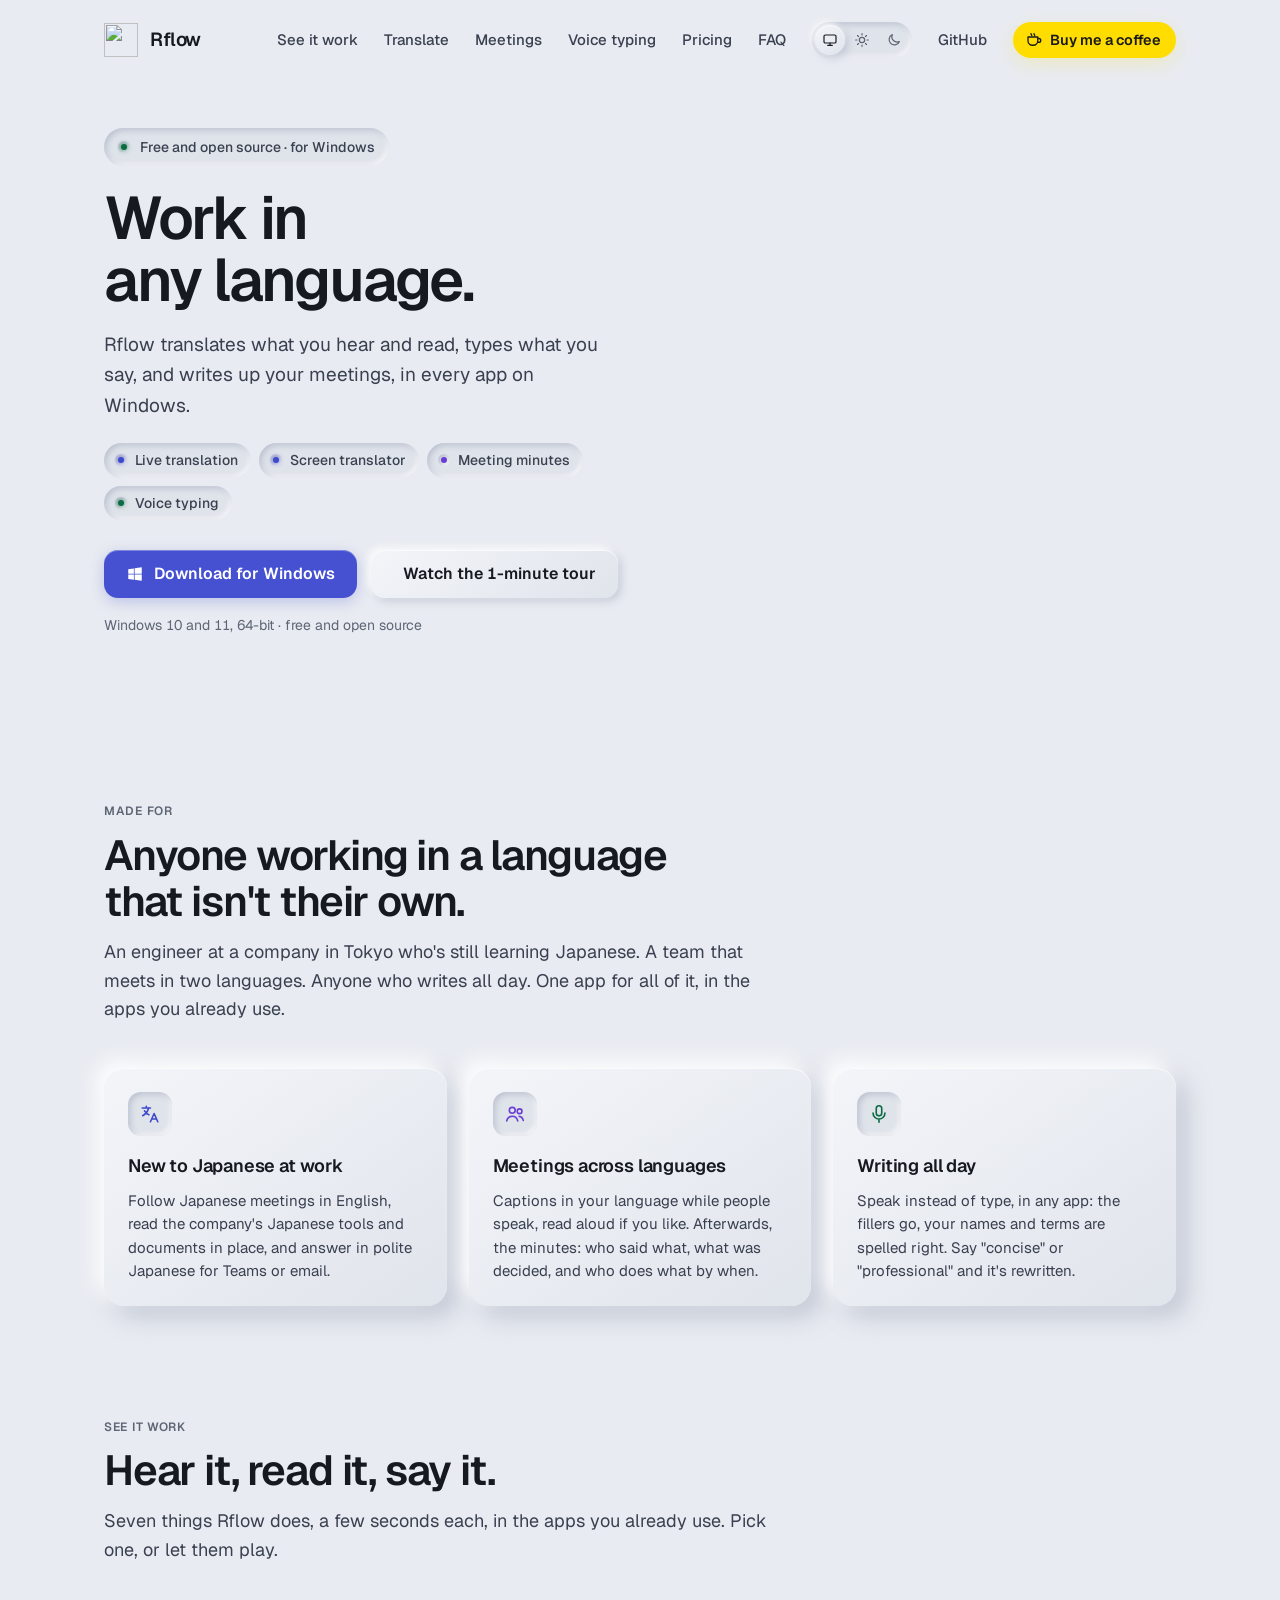
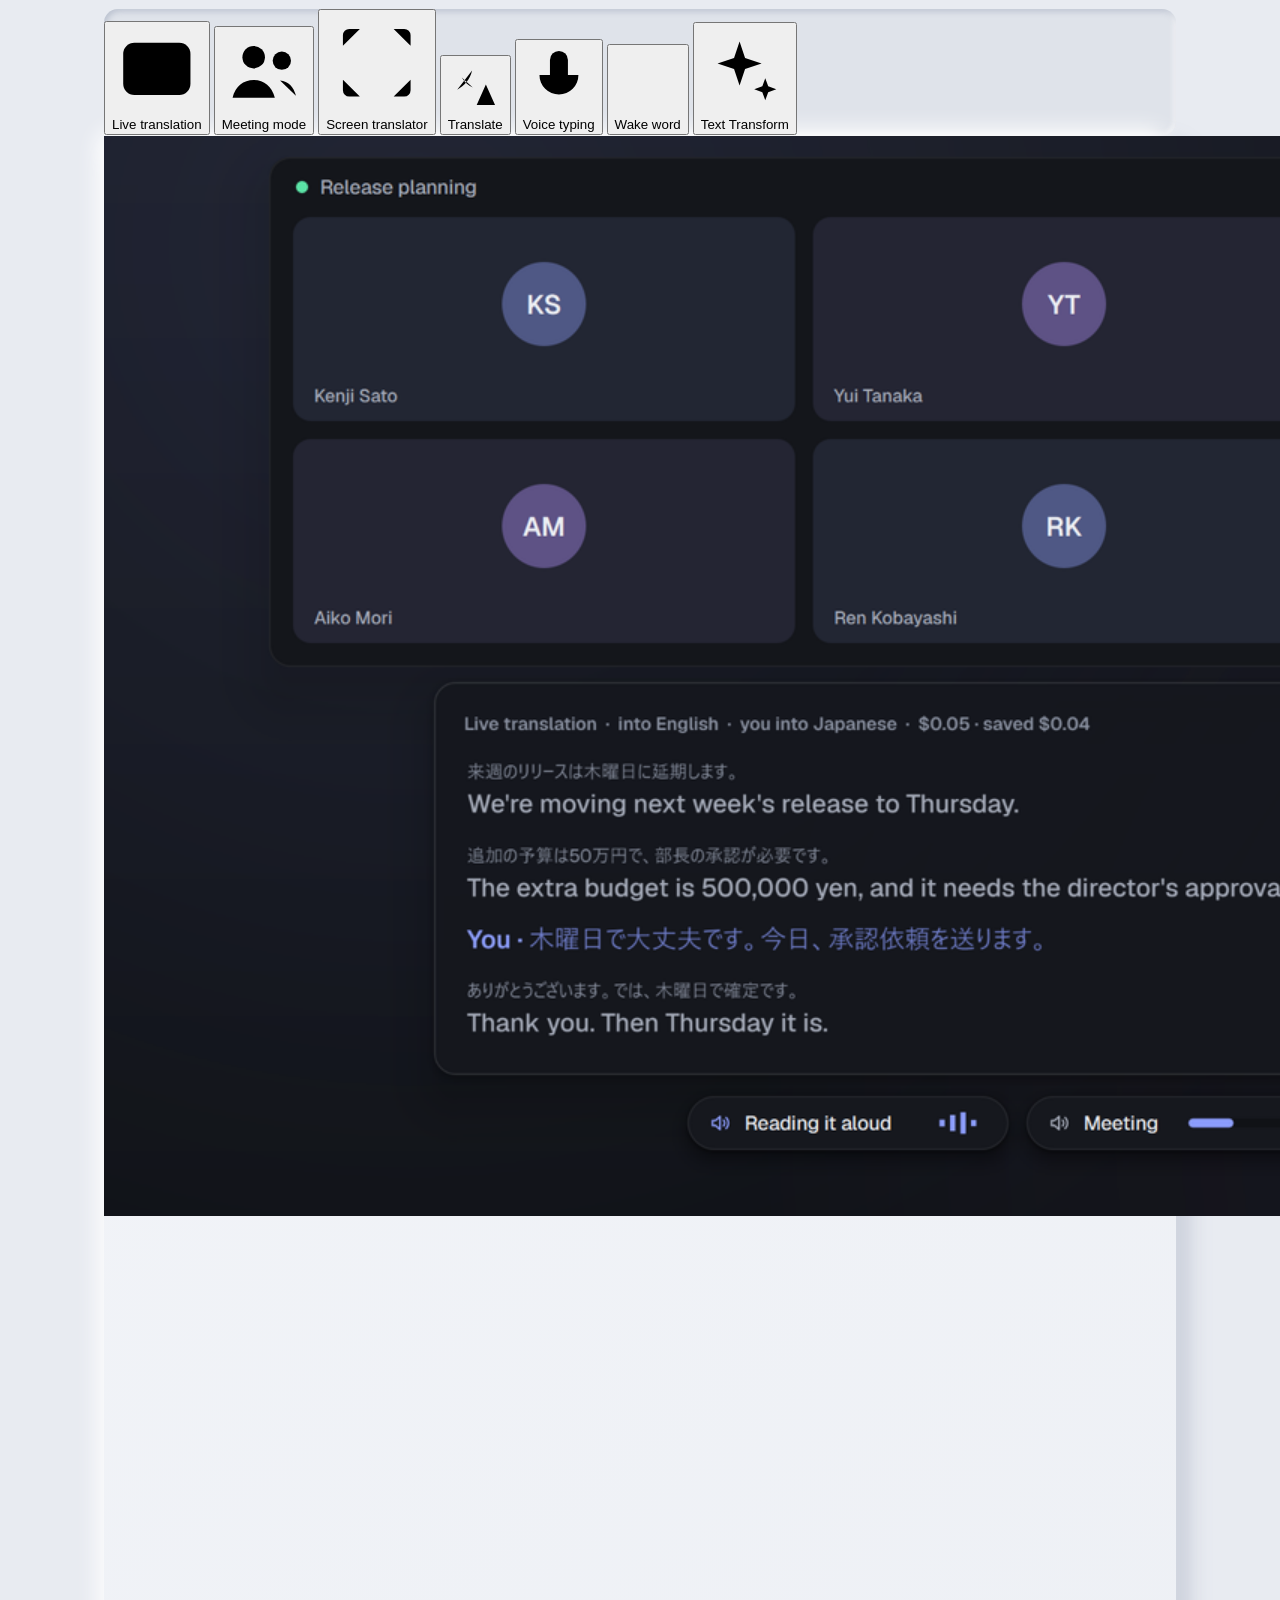
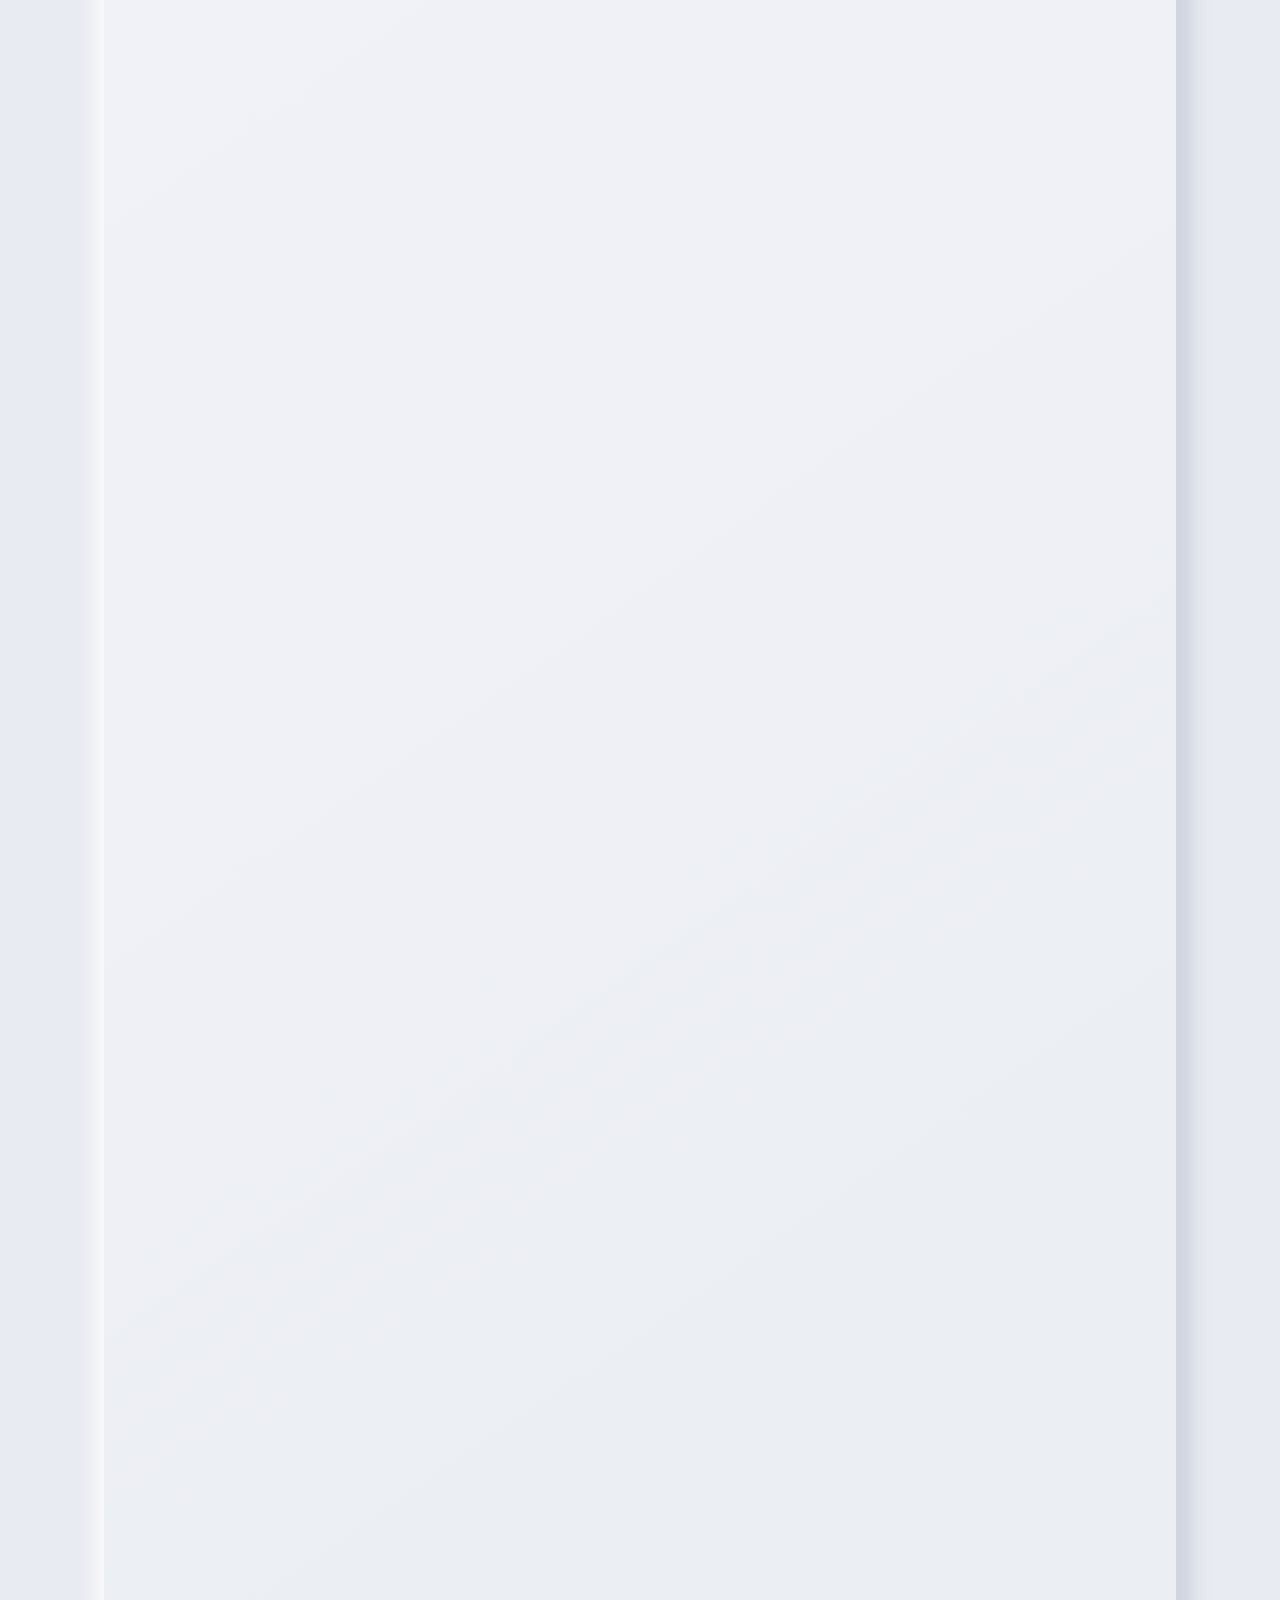
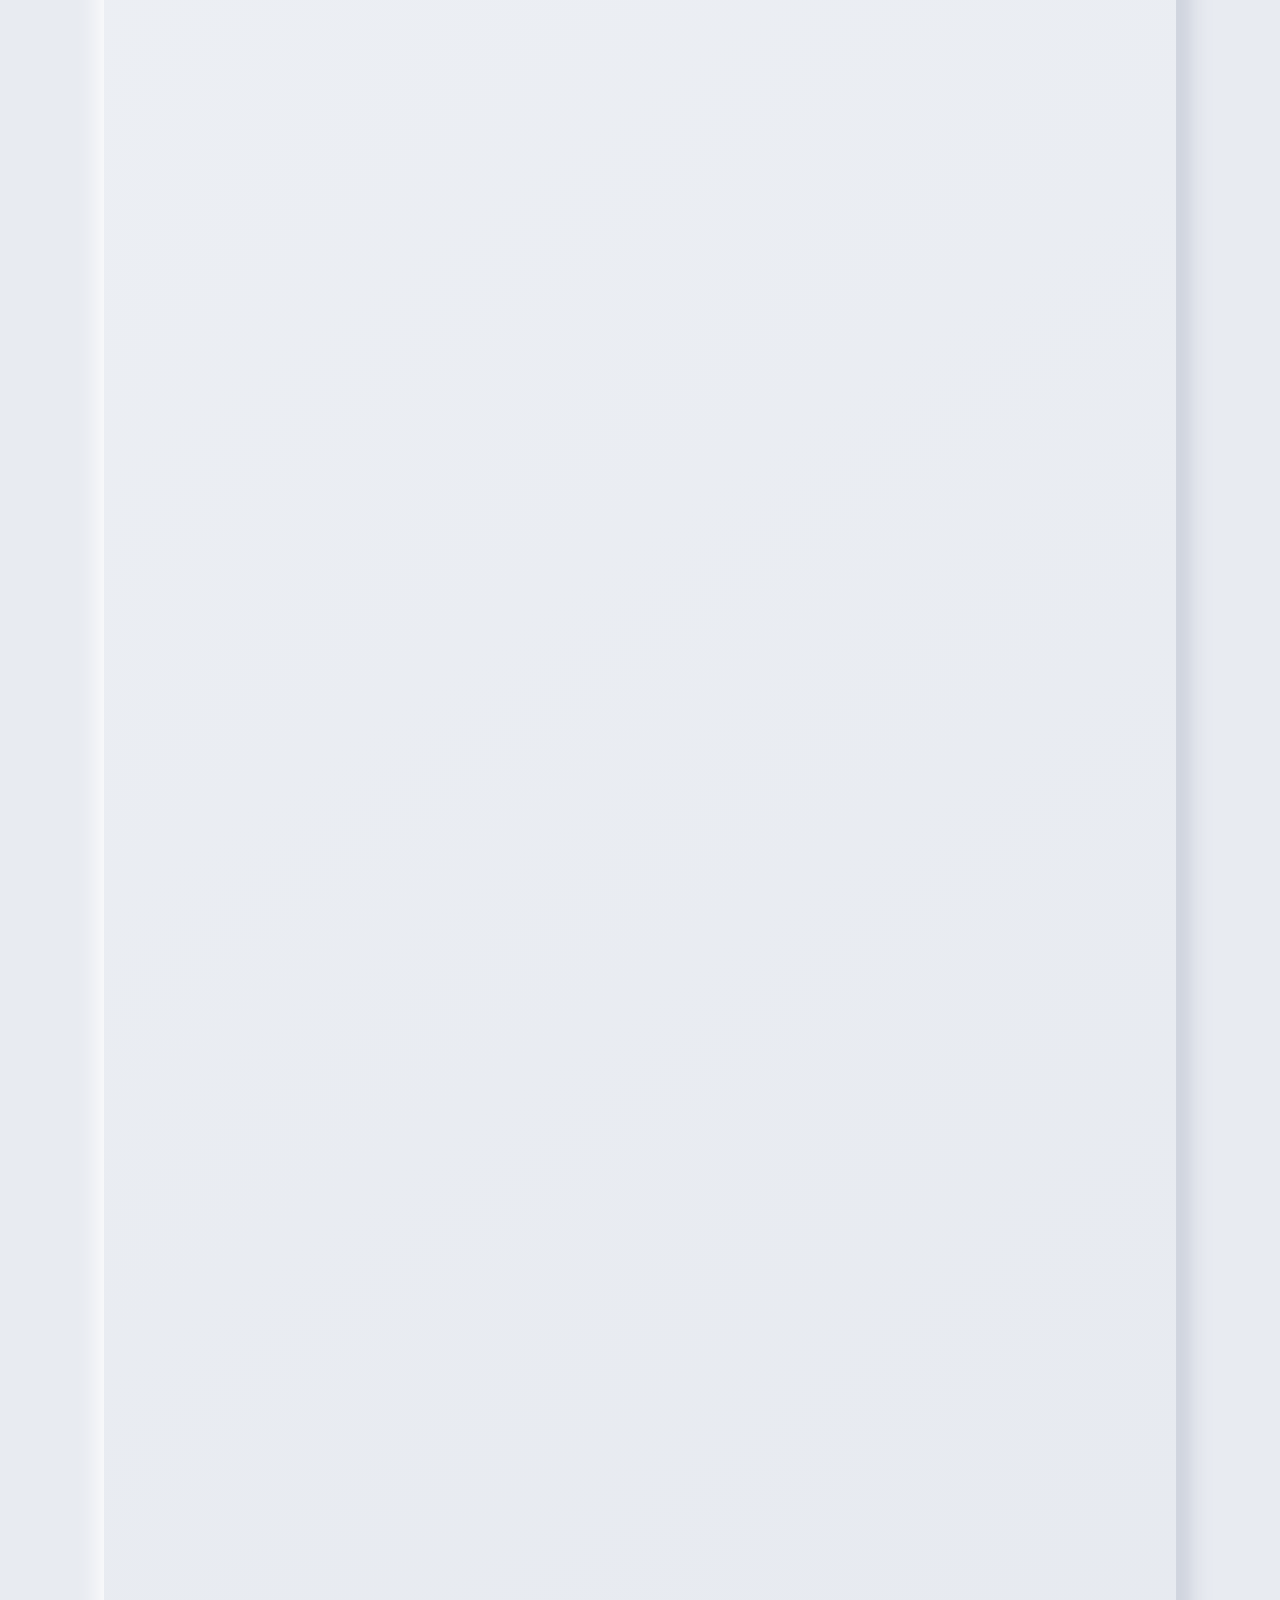
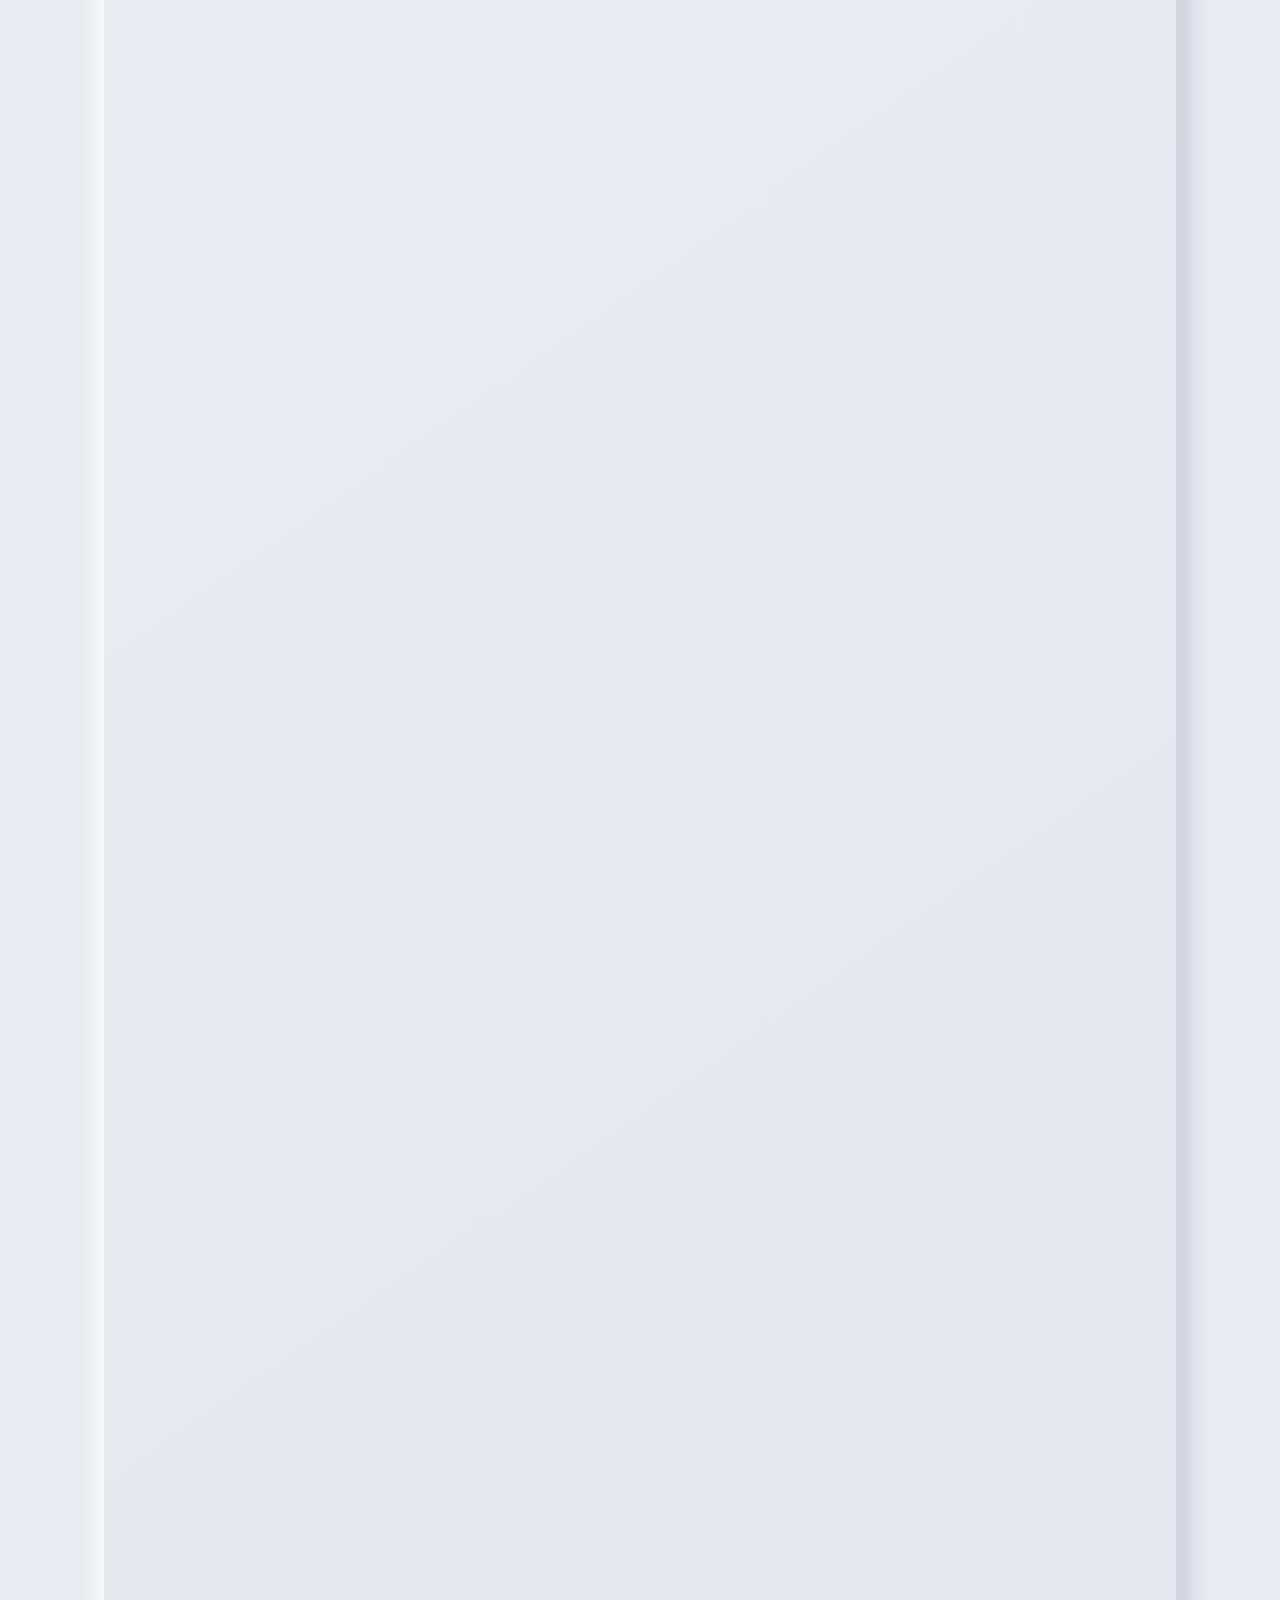
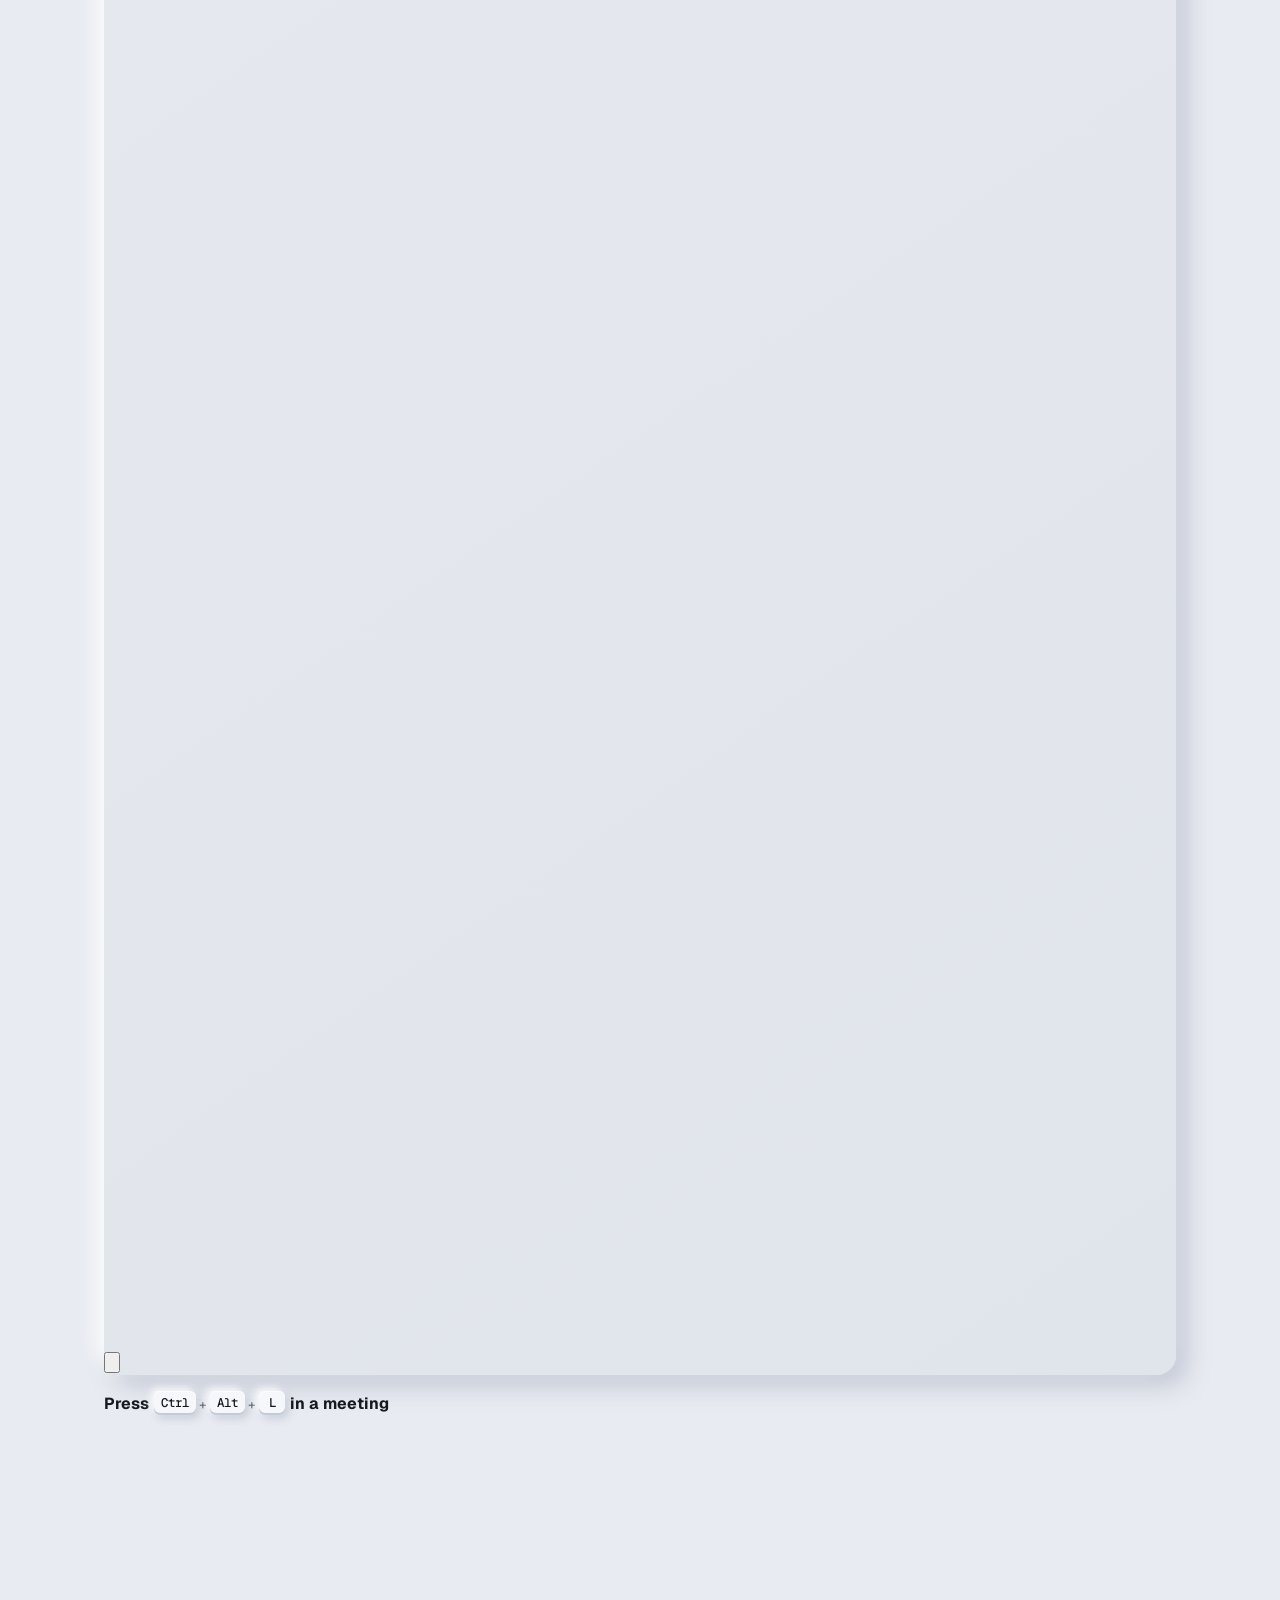
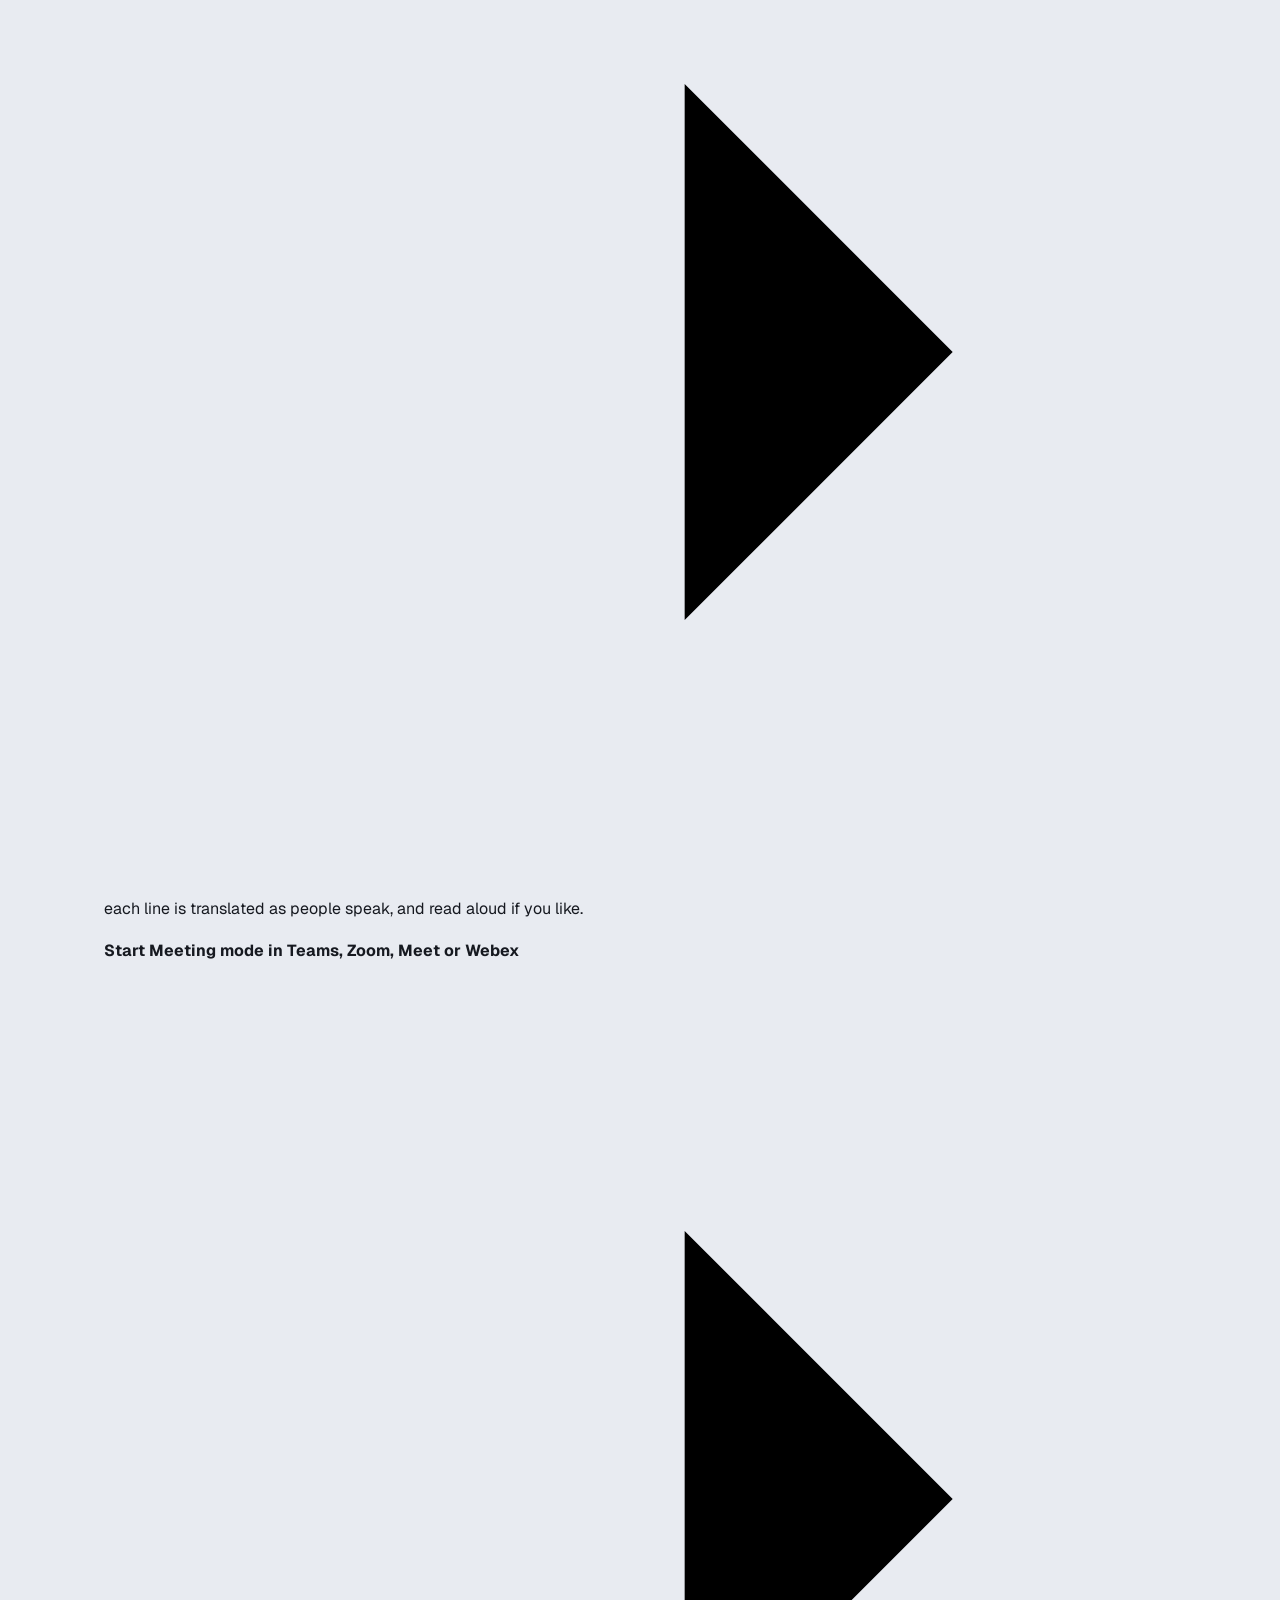
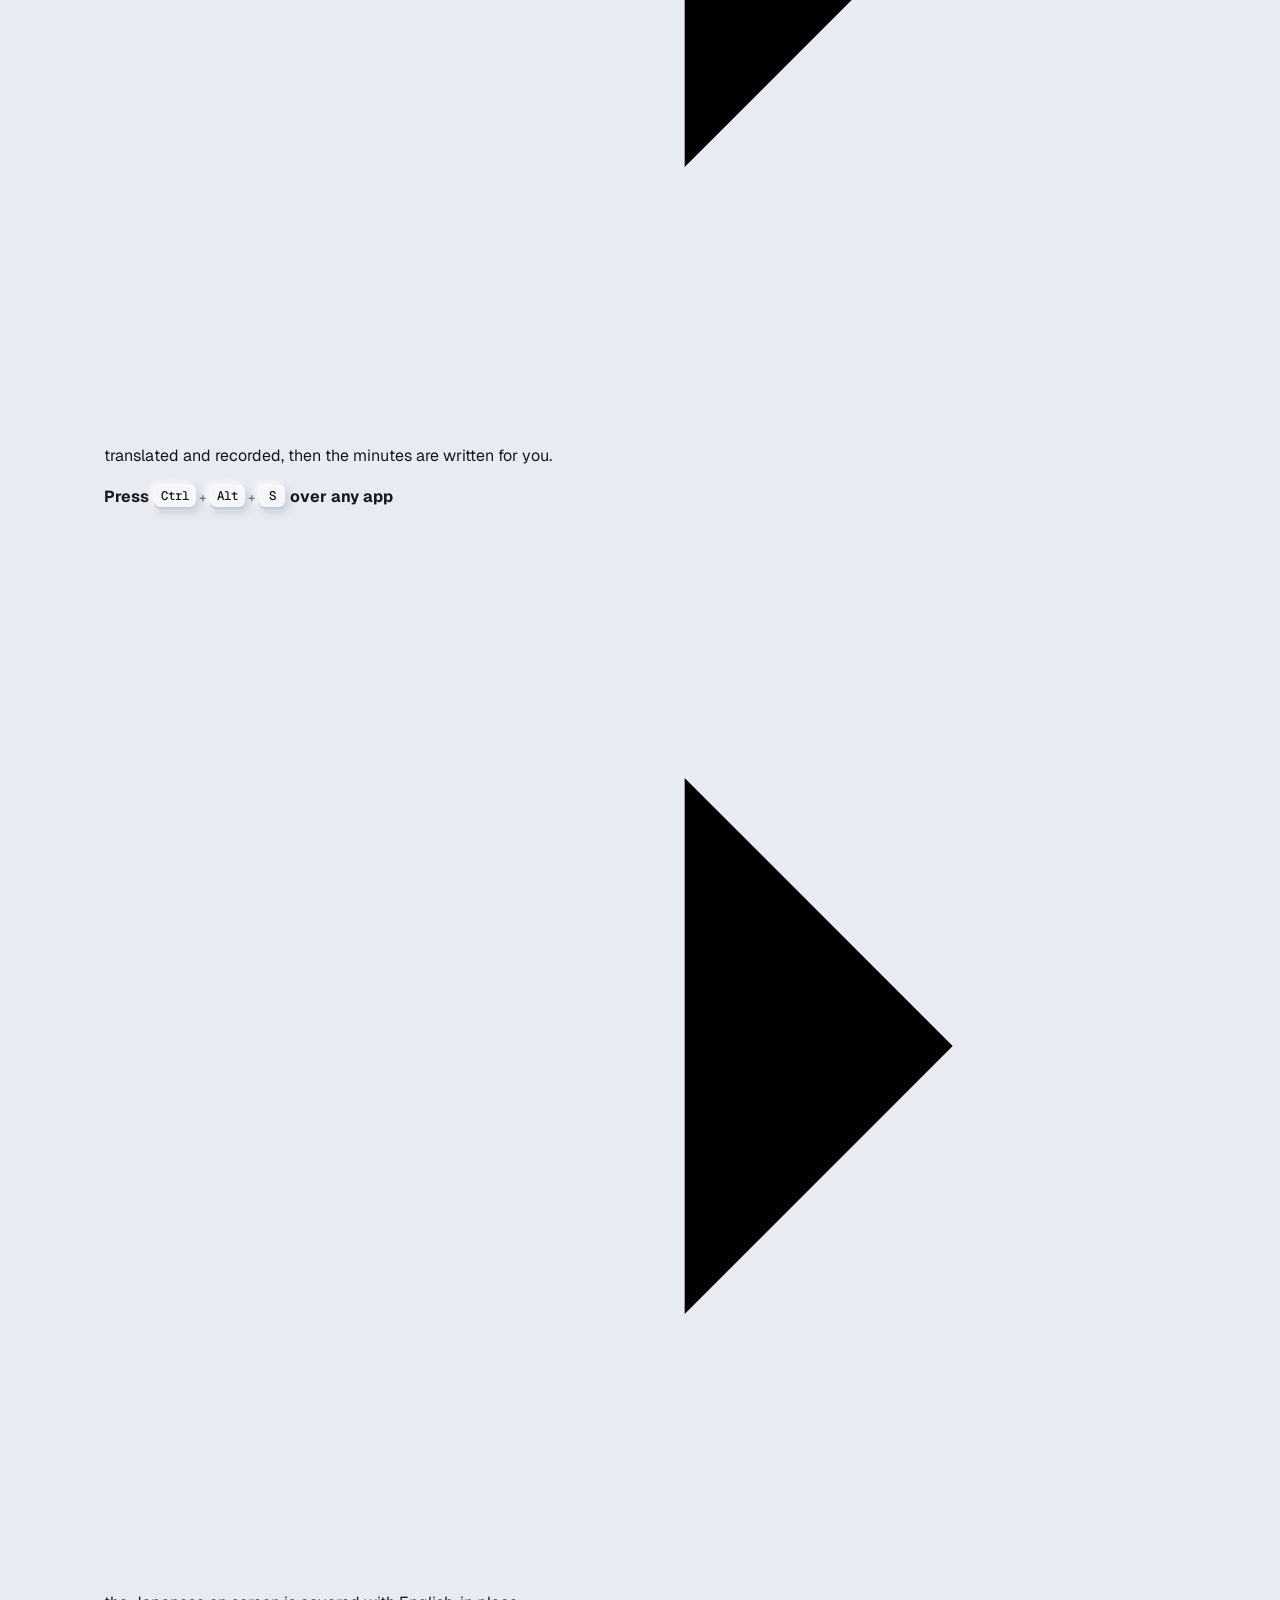
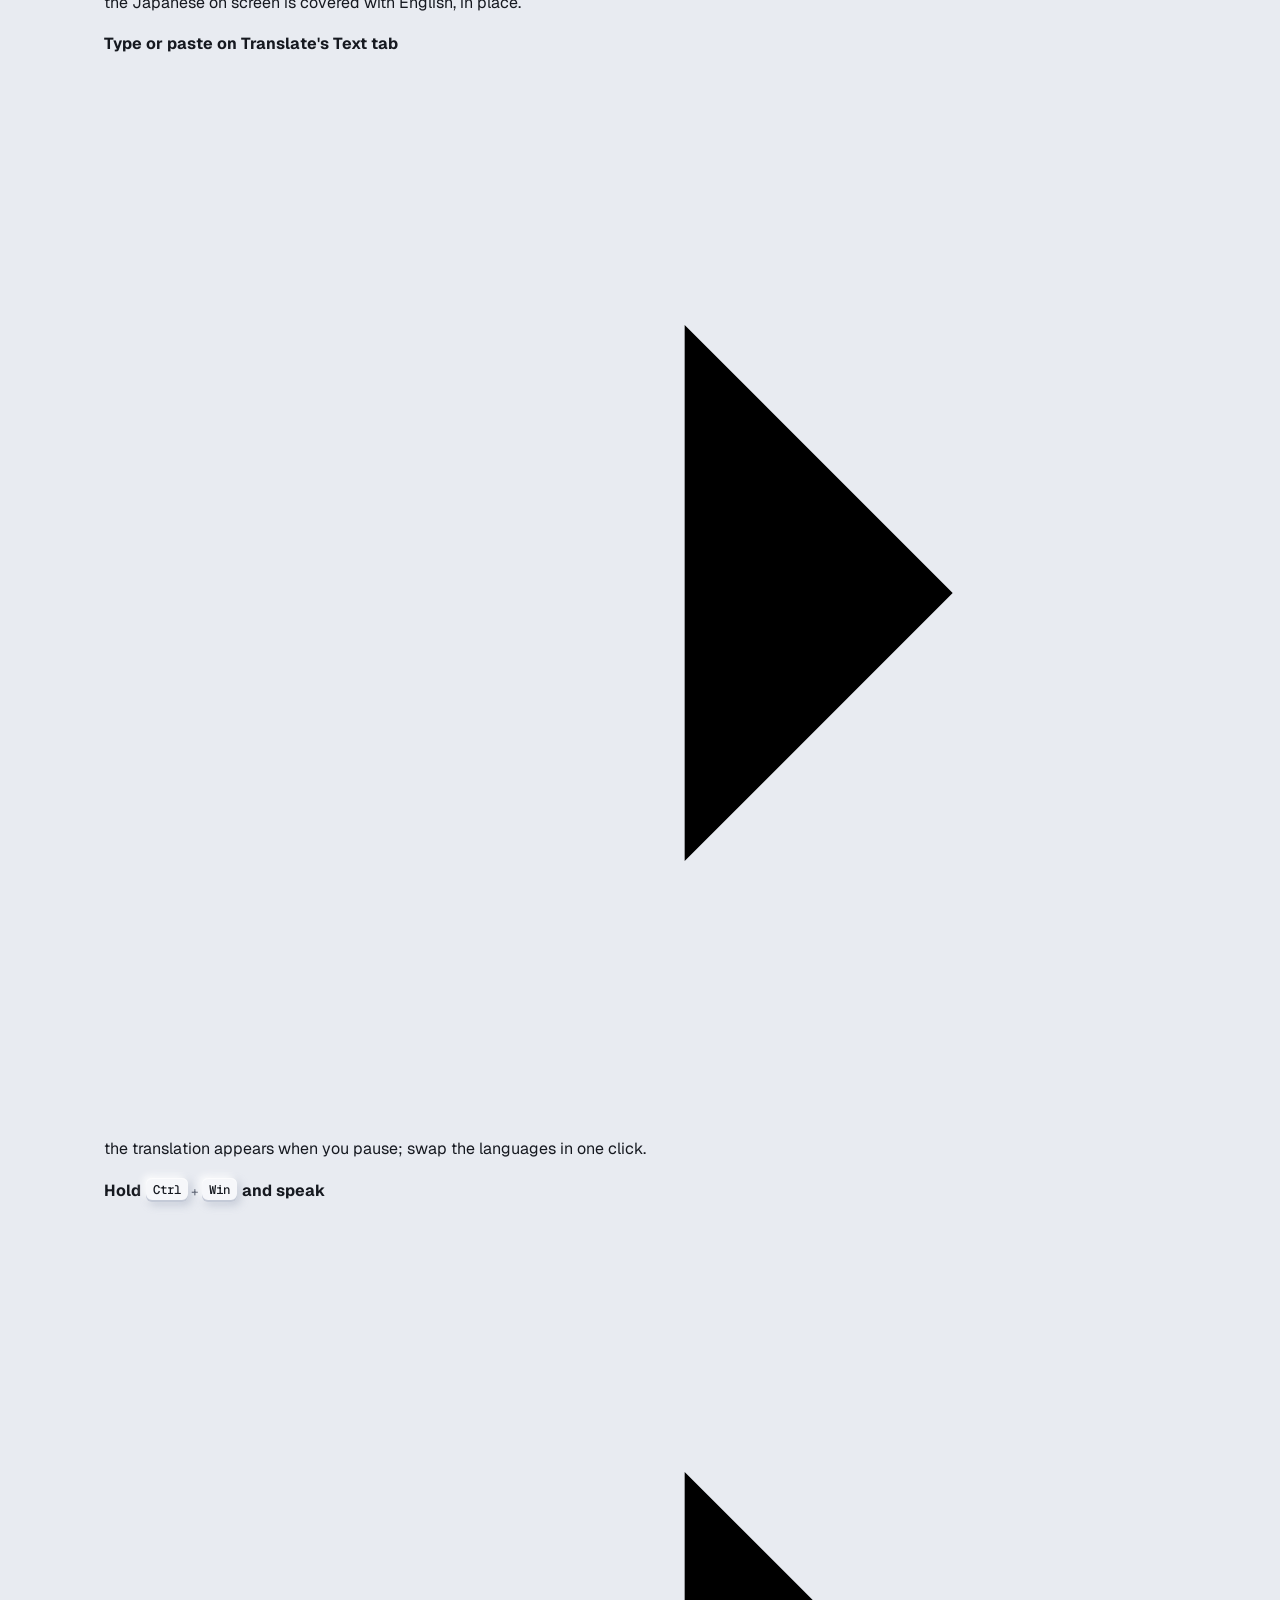
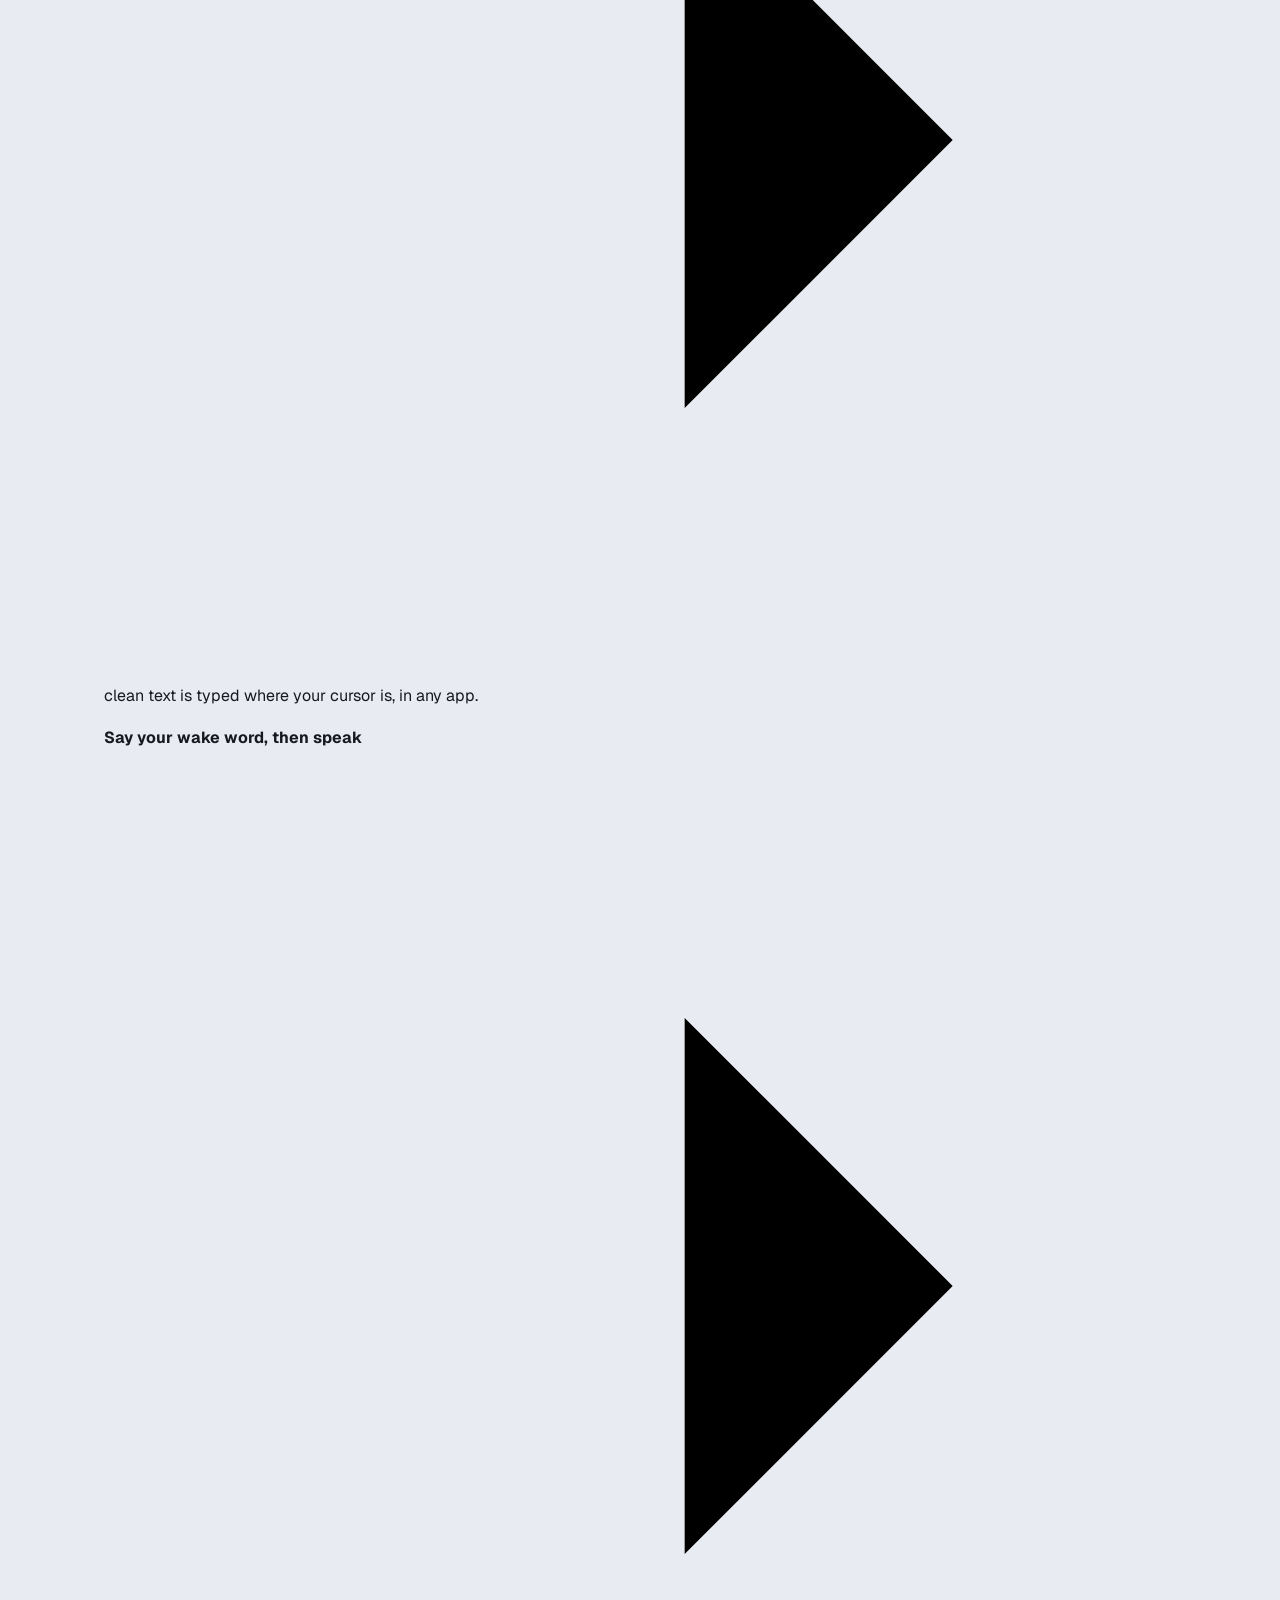
==== site/index.html @ bba1470b "Rebuild the website around working in any language, in light and dark Rflow is one app for working i" ====
<!doctype html>
<html lang="en">
<head>
<meta charset="utf-8">
<meta name="viewport" content="width=device-width, initial-scale=1">
<title>Rflow — work in any language</title>
<meta name="description" content="Rflow is free, open-source software for Windows for working in a language that isn't your own: live translation of meetings and videos, a screen translator, meeting minutes, translation of any text, and voice typing in every app.">
<link rel="icon" href="favicon.ico" sizes="any">
<link rel="icon" type="image/png" href="img/logo.png">
<link rel="apple-touch-icon" href="img/touch-icon.png">
<meta property="og:title" content="Rflow — work in any language">
<meta property="og:description" content="Free for Windows: follow meetings in your language, translate the screen and any text, get the minutes written, and type by voice in every app.">
<meta property="og:image" content="https://rflow-ai.vercel.app/img/og.png">
<meta property="og:image:width" content="1200">
<meta property="og:image:height" content="630">
<meta name="twitter:card" content="summary_large_image">
<meta name="twitter:image" content="https://rflow-ai.vercel.app/img/og.png">
<meta name="theme-color" content="#191C22" media="(prefers-color-scheme: dark)">
<meta name="theme-color" content="#E8EBF1" media="(prefers-color-scheme: light)">
<script>
  // The theme chosen on this site before (the switch in the header), set before anything is drawn: no flash of the other.
  try { var t = localStorage.getItem("rflow-theme"); if (t === "light" || t === "dark") document.documentElement.dataset.theme = t; } catch (e) {}
</script>
<link rel="preconnect" href="https://fonts.googleapis.com">
<link rel="preconnect" href="https://fonts.gstatic.com" crossorigin>
<link href="https://fonts.googleapis.com/css2?family=Geist:wght@400;500;600;700&family=Geist+Mono:wght@500;600&display=swap" rel="stylesheet">
<link rel="stylesheet" href="lens.css">
<link rel="stylesheet" href="showcase.css">
<style>
  /* Obsidian Signal, as in the app: one surface colour, depth from light and shadow, one job per colour. */
  :root {
    --base: #191C22; --well: #101216; --cx-a: #1E2128; --cx-b: #15171C; --line: rgba(255,255,255,.06);
    --text: #ECEEF3; --text-2: #A6ACBA; --text-3: #8A91A1; --rim: #6B7386;
    --iris: #8C9DFF; --violet: #B48CFF; --live: #FF6B6B; --ok: #5BE3A6; --warn: #FFC56B;
    --primary: #8C9DFF; --on-primary: #0B0D13; --key: #22252C; --key-lip: rgba(0,0,0,.45); --edge: rgba(255,255,255,.06);
    --sh-1: -6px -6px 16px rgba(255,255,255,.05), 8px 8px 20px rgba(0,0,0,.6);
    --sh-2: -4px -4px 10px rgba(255,255,255,.045), 5px 5px 12px rgba(0,0,0,.55);
    --sh-3: -2px -2px 6px rgba(255,255,255,.04), 3px 3px 7px rgba(0,0,0,.5);
    --in-2: inset 2px 2px 6px rgba(0,0,0,.58), inset -2px -2px 5px rgba(255,255,255,.045);
    --glow: 0 4px 14px rgba(140,157,255,.28);
  }
  /* Light: Windows' light mode unless the header's switch says dark, and the switch's light. The same values twice:
     a media query and an attribute can't share one rule. */
  @media (prefers-color-scheme: light) {
    :root:not([data-theme="dark"]) {
      --base: #E8EBF1; --well: #DFE3EA; --cx-a: #F3F5F9; --cx-b: #E0E4EB; --line: rgba(22,25,32,.08);
      --text: #161920; --text-2: #3A4050; --text-3: #5E6575; --rim: #787F91;
      --iris: #3F4ACB; --violet: #6A3ED4; --live: #B42F2F; --ok: #0B6B42; --warn: #8A4E00;
      --primary: #4651D2; --on-primary: #FFFFFF; --key: #F6F7FA; --key-lip: rgba(136,146,170,.45); --edge: rgba(255,255,255,.7);
      --sh-1: -8px -8px 20px rgba(255,255,255,.95), 10px 10px 24px rgba(136,146,170,.42);
      --sh-2: -5px -5px 12px rgba(255,255,255,.9), 6px 6px 14px rgba(136,146,170,.4);
      --sh-3: -3px -3px 7px rgba(255,255,255,.85), 3px 3px 8px rgba(136,146,170,.38);
      --in-2: inset 2px 2px 6px rgba(136,146,170,.45), inset -2px -2px 5px rgba(255,255,255,.9);
      --glow: 0 4px 14px rgba(70,81,210,.26);
    }
  }
  :root[data-theme="light"] {
    --base: #E8EBF1; --well: #DFE3EA; --cx-a: #F3F5F9; --cx-b: #E0E4EB; --line: rgba(22,25,32,.08);
    --text: #161920; --text-2: #3A4050; --text-3: #5E6575; --rim: #787F91;
    --iris: #3F4ACB; --violet: #6A3ED4; --live: #B42F2F; --ok: #0B6B42; --warn: #8A4E00;
    --primary: #4651D2; --on-primary: #FFFFFF; --key: #F6F7FA; --key-lip: rgba(136,146,170,.45); --edge: rgba(255,255,255,.7);
    --sh-1: -8px -8px 20px rgba(255,255,255,.95), 10px 10px 24px rgba(136,146,170,.42);
    --sh-2: -5px -5px 12px rgba(255,255,255,.9), 6px 6px 14px rgba(136,146,170,.4);
    --sh-3: -3px -3px 7px rgba(255,255,255,.85), 3px 3px 8px rgba(136,146,170,.38);
    --in-2: inset 2px 2px 6px rgba(136,146,170,.45), inset -2px -2px 5px rgba(255,255,255,.9);
    --glow: 0 4px 14px rgba(70,81,210,.26);
  }
  :root { color-scheme: dark; }
  @media (prefers-color-scheme: light) { :root:not([data-theme="dark"]) { color-scheme: light; } }
  :root[data-theme="light"] { color-scheme: light; }
  * { box-sizing: border-box; }
  html { scroll-behavior: smooth; overflow-x: clip; }
  body { margin: 0; background: var(--base); color: var(--text); font: 16px/1.6 "Geist", "Segoe UI Variable", "Segoe UI", system-ui, sans-serif;
         -webkit-font-smoothing: antialiased; font-variant-numeric: tabular-nums; }
  a { color: var(--iris); text-decoration: none; }
  a:hover { text-decoration: underline; }
  img { max-width: 100%; height: auto; }
  .wrap { max-width: 1120px; margin: 0 auto; padding: 0 24px; }
  .card { background: linear-gradient(145deg, var(--cx-a), var(--cx-b)); border-radius: 20px; box-shadow: var(--sh-1), inset 0 1px 0 var(--edge); }
  .tile { background: linear-gradient(145deg, var(--cx-a), var(--cx-b)); border-radius: 14px; box-shadow: var(--sh-2), inset 0 1px 0 var(--edge); }
  .well { background: var(--well); border-radius: 14px; box-shadow: var(--in-2); }
  kbd { display: inline-flex; align-items: center; justify-content: center; min-width: 26px; height: 24px; padding: 0 7px; margin: 0 1px;
        border-radius: 6px; background: var(--key); color: var(--text); font: 500 .78em/1 "Geist Mono", ui-monospace, monospace;
        box-shadow: var(--sh-3), inset 0 -2px 0 var(--key-lip), inset 0 1px 0 var(--edge); vertical-align: 2px; white-space: nowrap; }
  .plus { color: var(--text-3); font: 500 .8em "Geist Mono", monospace; margin: 0 2px; }
  .lamp { display: inline-grid; place-items: center; width: 12px; height: 12px; border-radius: 50%; background: var(--well); box-shadow: var(--in-2); flex: none; }
  .lamp::after { content: ""; width: 6px; height: 6px; border-radius: 50%; background: var(--ok); box-shadow: 0 0 5px var(--ok); }
  .lamp.warn::after { background: var(--warn); box-shadow: 0 0 5px var(--warn); }
  .lamp.live::after { background: var(--live); box-shadow: 0 0 5px var(--live); }
  .lamp.ai::after { background: var(--violet); box-shadow: none; }
  .lamp.iris::after { background: var(--iris); box-shadow: 0 0 5px var(--iris); }
  .nowrap { white-space: nowrap; }
  .caps { font-size: 12px; font-weight: 600; letter-spacing: .06em; text-transform: uppercase; color: var(--text-3); }
  svg.i { width: 20px; height: 20px; fill: none; stroke: currentColor; stroke-width: 1.75; stroke-linecap: round; stroke-linejoin: round; flex: none; }

  header { display: flex; align-items: center; justify-content: space-between; padding: 22px 0; }
  .brand { display: flex; align-items: center; gap: 12px; color: var(--text); font-weight: 600; font-size: 19px; letter-spacing: -.02em; }
  .brand:hover { text-decoration: none; }
  .mark { width: 34px; height: 34px; display: block; }  /* the logo: the blue-to-violet ribbon "R" */
  nav { display: flex; align-items: center; gap: 26px; }
  nav a { color: var(--text-2); font-size: 15px; font-weight: 500; }
  nav a:hover { color: var(--text); text-decoration: none; }
  /* the owner's "Buy me a coffee", the same link as on their GitHub profile */
  nav a.coffee { display: inline-flex; align-items: center; gap: 7px; height: 36px; padding: 0 15px 0 12px;
    border-radius: 999px; background: #FFDD00; color: #1A1A1A; font-weight: 600; font-size: 14.5px;
    box-shadow: 0 6px 18px rgba(255, 221, 0, .18); transition: transform .2s, box-shadow .2s; }
  nav a.coffee:hover { color: #1A1A1A; transform: translateY(-1px); box-shadow: 0 8px 22px rgba(255, 221, 0, .28); }
  nav a.coffee:focus-visible { outline: 2px solid var(--iris); outline-offset: 3px; }
  nav a.coffee svg { width: 18px; height: 18px; fill: none; stroke: currentColor; stroke-width: 1.8;
    stroke-linecap: round; stroke-linejoin: round; }
  nav a.coffee .short { display: none; }

  .button { display: inline-flex; align-items: center; gap: 10px; height: 48px; padding: 0 22px; border-radius: 14px; font-weight: 600; font-size: 16px;
            color: var(--text); background: linear-gradient(145deg, var(--cx-a), var(--cx-b)); box-shadow: var(--sh-3), inset 0 1px 0 var(--edge); }
  .button:hover { text-decoration: none; filter: brightness(1.06); }
  .button.primary { background: var(--primary); color: var(--on-primary); box-shadow: var(--glow), inset 0 1px 0 rgba(255,255,255,.3); }

  /* Hero: the words on the left, the lens (lens.js, its own files) on the right */
  .hero { display: grid; grid-template-columns: minmax(0, 1fr) minmax(320px, 1fr); gap: 44px; align-items: center; padding: 48px 0 40px; }
  .hero-lens { min-width: 0; max-width: 620px; width: 100%; justify-self: end; }
  .eyebrow { display: inline-flex; align-items: center; gap: 10px; color: var(--text-2); font-size: 14px; font-weight: 500;
             padding: 8px 14px; border-radius: 999px; }
  h1 { font-size: clamp(40px, 5.2vw, 60px); line-height: 1.03; letter-spacing: -.035em; font-weight: 600; margin: 22px 0 18px; }
  h1 .soft { color: var(--text-2); }
  .lead { font-size: 19px; line-height: 1.6; color: var(--text-2); margin: 0 0 22px; max-width: 30em; }
  .cta { display: flex; flex-wrap: wrap; align-items: center; gap: 14px; }
  .release { color: var(--text-3); font-size: 14px; margin-top: 16px; }

  section { padding: 112px 0 0; scroll-margin-top: 12px; }
  h2 { font-size: clamp(28px, 3.8vw, 42px); line-height: 1.1; letter-spacing: -.028em; font-weight: 600; margin: 10px 0 14px; }
  h3 { margin: 0 0 6px; font-size: 17px; font-weight: 600; letter-spacing: -.01em; }
  .sub { color: var(--text-2); font-size: 18px; margin: 0 0 44px; max-width: 38em; }
  .two { display: grid; grid-template-columns: 1fr 1fr; gap: 48px; align-items: center; }
  .frame { padding: 10px; border-radius: 26px; }
  .shot { display: block; width: 100%; border-radius: 16px; }

  /* Before and after: what you say (or select), then what Rflow gives you */
  .example { padding: 22px; }
  .example .tag { display: flex; align-items: center; gap: 8px; margin-bottom: 14px; color: var(--text-3); font-size: 13.5px; }
  .said { padding: 16px 18px; color: var(--text-2); font-size: 16.5px; line-height: 1.55; }
  .said .who, .typed .who { display: flex; align-items: center; gap: 8px; margin-bottom: 6px; }
  .said .who svg, .typed .who svg { width: 15px; height: 15px; }
  .typed { padding: 16px 18px; font-size: 17.5px; line-height: 1.5; font-weight: 500; }
  .typed .who { color: var(--iris); }
  .gone { color: var(--text-3); text-decoration: line-through; text-decoration-color: var(--live); text-decoration-thickness: 1.5px; }
  .fixed { color: var(--iris); }
  .arrow { display: grid; place-items: center; height: 30px; color: var(--text-3); }
  .arrow svg { width: 18px; height: 18px; }
  [lang="ja"] { font-family: "Yu Gothic UI", "Meiryo", "Hiragino Sans", "Noto Sans JP", sans-serif; }

  .points { display: grid; grid-template-columns: repeat(3, 1fr); gap: 0; margin-top: 40px; }
  .points > div { display: flex; gap: 14px; align-items: flex-start; padding: 22px 24px; }
  .points > div + div { border-left: 1px solid var(--line); }
  .points b { display: block; font-weight: 600; font-size: 15.5px; margin-bottom: 2px; }
  .points span { color: var(--text-2); font-size: 14.5px; line-height: 1.5; }
  .points .lamp { margin-top: 6px; }
  .keys-line { margin: 26px 0 0 56px; color: var(--text-2); font-size: 15px; line-height: 2.1; }

  /* What a feature does, point by point (its clip plays in "See it work") */
  .list { display: grid; gap: 20px; margin: 0; padding: 0; list-style: none; }
  .list li { display: flex; gap: 16px; align-items: flex-start; }
  .list .icon { width: 40px; height: 40px; border-radius: 12px; display: grid; place-items: center; color: var(--text-2); flex: none; }
  .list .icon.iris { color: var(--iris); } .list .icon.violet { color: var(--violet); } .list .icon.ok { color: var(--ok); } .list .icon.live { color: var(--live); }
  .list p { margin: 0; color: var(--text-2); font-size: 15px; line-height: 1.55; }
  .list h3 { margin: 0 0 2px; font-size: 16px; }
  .live-grid { margin-top: 48px; align-items: start; }
  .after-pair { margin-top: 48px; grid-template-columns: 1.15fr 1fr; }

  /* Two examples side by side (dictation, rewrite and translate) */
  .pair { display: grid; grid-template-columns: 1fr 1fr; gap: 28px; }
  .pair .example { display: flex; flex-direction: column; }
  .pair .chips { margin-top: auto; padding-top: 16px; }
  .how { margin: 0 0 16px; color: var(--text-2); font-size: 15px; line-height: 2; }
  .how h3 { margin-bottom: 4px; color: var(--text); }
  .chips { display: flex; flex-wrap: wrap; gap: 8px; }
  .chip { padding: 5px 12px; border-radius: 999px; font-size: 13.5px; color: var(--text-2); }
  .popups { display: block; width: 100%; max-width: 820px; margin: 44px auto 0; filter: drop-shadow(0 30px 40px rgba(0,0,0,.18)); }

  /* Private and free: the setups and what they cost */
  .setups { display: grid; grid-template-columns: repeat(4, 1fr); gap: 22px; }
  .setup { padding: 22px; display: flex; flex-direction: column; gap: 10px; }
  .setup .price { font-size: 30px; font-weight: 600; letter-spacing: -.02em; line-height: 1.1; }
  .setup .price small { font-size: 14px; font-weight: 500; color: var(--text-3); letter-spacing: 0; }
  .setup .name { display: flex; align-items: center; gap: 8px; font-weight: 600; }
  .setup p { margin: 0; color: var(--text-2); font-size: 14.5px; line-height: 1.5; }
  .setup .parts { margin-top: auto; padding: 10px 12px; font-size: 13px; color: var(--text-3); line-height: 1.5; }
  .setup.first { box-shadow: var(--sh-1), inset 0 0 0 1.5px var(--iris); }
  .note { color: var(--text-3); font-size: 14px; margin: 20px 0 0; }
  .trust { margin-top: 40px; }

  /* See it in action */
  .video { padding: 10px; border-radius: 26px; }
  .video video { display: block; width: 100%; aspect-ratio: 16 / 9; border-radius: 18px; background: var(--well); }

  details { padding: 18px 22px; margin-bottom: 14px; }
  summary { cursor: pointer; font-weight: 600; list-style: none; display: flex; justify-content: space-between; gap: 16px; }
  summary::-webkit-details-marker { display: none; }
  summary::after { content: "+"; color: var(--text-3); font: 500 18px/1 "Geist Mono", monospace; }
  details[open] summary::after { content: "–"; }
  details p { color: var(--text-2); margin: 12px 0 0; }
  .faq { max-width: 860px; margin-top: 28px; }

  .final { margin-top: 112px; padding: 48px 40px; display: flex; flex-wrap: wrap; align-items: center; justify-content: space-between; gap: 28px; }
  .final h2 { margin: 0 0 6px; }
  .final p { margin: 0; color: var(--text-2); }
  footer { margin-top: 72px; padding: 28px 0 44px; border-top: 1px solid var(--line); color: var(--text-3); font-size: 14px; }
  footer .wrap { display: flex; flex-wrap: wrap; justify-content: space-between; gap: 12px; }
  .foot-mark { vertical-align: -5px; margin-right: 10px; }


  /* Screenshots in the theme the page shows: the light ones only in light mode (lazy images that aren't shown don't load) */
  .only-light { display: none !important; }
  @media (prefers-color-scheme: light) {
    :root:not([data-theme="dark"]) .only-light { display: block !important; }
    :root:not([data-theme="dark"]) .only-dark { display: none !important; }
  }
  :root[data-theme="light"] .only-light { display: block !important; }
  :root[data-theme="light"] .only-dark { display: none !important; }

  /* The theme switch: as the window, follow Windows or choose */
  .theme { display: inline-flex; gap: 2px; padding: 3px; border-radius: 999px; }
  .theme button { display: grid; place-items: center; width: 30px; height: 30px; padding: 0; border: 0; border-radius: 50%;
    background: transparent; color: var(--text-3); cursor: pointer; transition: color .2s, background .2s; }
  .theme button:hover { color: var(--text); }
  .theme button[aria-pressed="true"] { color: var(--text); background: linear-gradient(145deg, var(--cx-a), var(--cx-b));
    box-shadow: var(--sh-3), inset 0 1px 0 var(--edge); }
  .theme button:focus-visible { outline: 2px solid var(--iris); outline-offset: 1px; }
  .theme svg { width: 16px; height: 16px; fill: none; stroke: currentColor; stroke-width: 1.8; stroke-linecap: round; stroke-linejoin: round; }

  .does { display: flex; flex-wrap: wrap; gap: 8px; margin: 0 0 30px; padding: 0; list-style: none; }
  .does li { display: inline-flex; align-items: center; gap: 8px; padding: 6px 13px 6px 11px; border-radius: 999px; color: var(--text-2);
    font-size: 14px; font-weight: 500; }

  /* Made for: three people, three cards */
  .for { display: grid; grid-template-columns: repeat(3, 1fr); gap: 22px; }
  .for .card { padding: 24px; }
  .for .icon { width: 44px; height: 44px; border-radius: 13px; display: grid; place-items: center; margin-bottom: 16px; }
  .for .icon svg { width: 22px; height: 22px; }
  .for .icon.iris { color: var(--iris); } .for .icon.violet { color: var(--violet); } .for .icon.ok { color: var(--ok); }
  .for p { margin: 0; color: var(--text-2); font-size: 15px; line-height: 1.55; }
  .for h3 { font-size: 18px; margin-bottom: 8px; }

  /* A feature: what it does beside what it looks like */
  .feature { margin-top: 64px; align-items: center; }
  .feature.flip > :first-child { order: 2; }
  .feature h3.big { font-size: 24px; letter-spacing: -.02em; margin-bottom: 8px; }
  .feature .intro { margin: 0 0 24px; color: var(--text-2); font-size: 16px; }
  .lens-strip { margin-top: 0; }

  /* The minutes, as Meeting mode writes them (minutes.md) */
  .doc { padding: 26px 28px; }
  .doc .bar { display: flex; align-items: center; gap: 8px; margin: -6px 0 18px; color: var(--text-3); font: 500 13px "Geist Mono", monospace; }
  .doc h3 { font-size: 20px; letter-spacing: -.015em; margin-bottom: 4px; }
  .doc .meta { color: var(--text-3); font-size: 14px; margin: 0 0 16px; }
  .doc h4 { margin: 18px 0 6px; color: var(--iris); font-size: 14.5px; font-weight: 600; }
  .doc p, .doc li { color: var(--text-2); font-size: 15px; line-height: 1.55; }
  .doc p { margin: 0; }
  .doc ul { margin: 0; padding-left: 20px; }
  .doc .todo { list-style: none; padding: 0; }
  .doc .todo li { display: flex; gap: 10px; align-items: flex-start; margin: 4px 0; }
  .doc .todo li::before { content: ""; flex: none; width: 15px; height: 15px; margin-top: 4px; border-radius: 4px; box-shadow: var(--in-2);
    background: var(--well); }
  .doc .who-is { color: var(--text-3); }

  /* Pricing: what each part costs, paid to Google */
  .prices { display: grid; grid-template-columns: repeat(4, 1fr); gap: 22px; }

  @media (max-width: 960px) {
    .prices { grid-template-columns: 1fr 1fr; }
    .setups { grid-template-columns: 1fr 1fr; }
  }
  @media (max-width: 900px) {
    .hero, .two, .pair, .for { grid-template-columns: 1fr; gap: 36px; }
    .feature.flip > :first-child { order: 0; }
    .hero { padding-top: 20px; }
    .hero-lens { max-width: none; justify-self: stretch; }
    .points { grid-template-columns: 1fr; }
    .points > div + div { border-left: 0; border-top: 1px solid var(--line); }
    nav a:not(.keep) { display: none; }
    nav { gap: 16px; }
    nav a.coffee .long { display: none; }  /* phones: "Coffee" alone, with its cup */
    nav a.coffee .short { display: inline; }
    section { padding-top: 88px; }
    .final { margin-top: 88px; padding: 36px 28px; }
  }
  @media (max-width: 560px) {
    .wrap { padding: 0 16px; }
    .setups, .prices { grid-template-columns: 1fr; }
    nav a.keep:not(.coffee) { display: none; }  /* phones: the theme and the coffee; GitHub is in the footer */
    h2 br { display: none; }  /* the headings wrap where the phone's width says */
    .button { height: 46px; }
    .lead { font-size: 17.5px; }
    .sub { font-size: 16.5px; margin-bottom: 32px; }
    .example, .setup { padding: 18px; }
    .said, .typed { padding: 14px 15px; }
    .final { padding: 30px 20px; }
    .popups { display: none; }  /* too small to read on a phone: the cards above say the same */
  }
</style>
</head>
<body>
<div class="wrap">
  <header>
    <a class="brand" href="#"><img class="mark" src="img/logo.png" width="34" height="34" alt="">Rflow</a>
    <nav><a href="#see">See it work</a><a href="#understand">Translate</a><a href="#meetings">Meetings</a><a href="#speak">Voice typing</a><a href="#pricing">Pricing</a><a href="#faq">FAQ</a>
      <span class="theme well keep" role="group" aria-label="Theme">
        <button type="button" data-theme-choice="system" aria-label="Follow Windows" title="Follow Windows"><svg viewBox="0 0 24 24" aria-hidden="true"><rect x="3" y="4.5" width="18" height="12" rx="2"/><path d="M8.5 20h7M12 16.5V20"/></svg></button>
        <button type="button" data-theme-choice="light" aria-label="Light" title="Light"><svg viewBox="0 0 24 24" aria-hidden="true"><circle cx="12" cy="12" r="4"/><path d="M12 2.5v2M12 19.5v2M2.5 12h2M19.5 12h2M5.3 5.3l1.4 1.4M17.3 17.3l1.4 1.4M5.3 18.7l1.4-1.4M17.3 6.7l1.4-1.4"/></svg></button>
        <button type="button" data-theme-choice="dark" aria-label="Dark" title="Dark"><svg viewBox="0 0 24 24" aria-hidden="true"><path d="M20 14.5A8 8 0 0 1 9.5 4a8 8 0 1 0 10.5 10.5Z"/></svg></button>
      </span>
      <a class="keep" href="https://github.com/karthi-ai-engineer/rflow-ai">GitHub</a>
      <a class="keep coffee" href="https://buymeacoffee.com/karthiaienq" target="_blank" rel="noopener"><svg viewBox="0 0 24 24" aria-hidden="true"><path d="M4 8h13v5a6 6 0 0 1-6 6h-1a6 6 0 0 1-6-6V8Z"/><path d="M17 10h1.5a2.5 2.5 0 0 1 0 5H17M8 3.5c0 1 1 1.5 1 2.5M12 3.5c0 1 1 1.5 1 2.5"/></svg><span class="long">Buy me a coffee</span><span class="short">Coffee</span></a></nav>
  </header>

  <div class="hero">
    <div>
      <span class="eyebrow well"><span class="lamp"></span>Free and open source · for Windows</span>
      <h1>Work in<br>any language.</h1>
      <p class="lead">Rflow translates what you hear and read, types what you say, and writes up your meetings, in every app on Windows.</p>
      <ul class="does">
        <li class="well"><span class="lamp iris"></span>Live translation</li>
        <li class="well"><span class="lamp iris"></span>Screen translator</li>
        <li class="well"><span class="lamp ai"></span>Meeting minutes</li>
        <li class="well"><span class="lamp"></span>Voice typing</li>
      </ul>
      <div class="cta">
        <a class="button primary" id="download" href="https://github.com/karthi-ai-engineer/rflow-ai/releases/latest/download/Rflow-Setup.exe">
          <svg width="18" height="18" viewBox="0 0 24 24" fill="currentColor" aria-hidden="true"><path d="M3 5.5 10.5 4.5v7H3v-6Zm0 13 7.5 1v-7H3v6Zm8.5 1.1L21 21v-8.5h-9.5v7.1Zm0-15.2v7.1H21V3l-9.5 1.4Z"/></svg>
          Download for Windows</a>
        <a class="button watch" href="#demo" data-watch aria-haspopup="dialog"><span class="play" aria-hidden="true"><svg viewBox="0 0 24 24"><path d="M7 4.8v14.4a1 1 0 0 0 1.5.9l11.3-7.2a1 1 0 0 0 0-1.7L8.5 3.9A1 1 0 0 0 7 4.8Z"/></svg></span>Watch the 1-minute tour</a>
      </div>
      <p class="release" id="release">Windows 10 and 11, 64-bit · free and open source</p>
    </div>
    <div class="hero-lens">
      <div id="lens" class="lens" role="img" aria-label="Rflow at work in another language: a meeting heard in Japanese and read in English, a Japanese screen translated in place, an English reply turned into polite Japanese, and speech typed as clean text."></div>
    </div>
  </div>
</div>

<section id="for">
  <div class="wrap">
    <div class="caps">Made for</div>
    <h2>Anyone working in a language <br>that isn't their own.</h2>
    <p class="sub">An engineer at a company in Tokyo who's still learning Japanese. A team that meets in two languages. Anyone who writes all day.
      One app for all of it, in the apps you already use.</p>
    <div class="for">
      <div class="card"><span class="icon well iris"><svg class="i" viewBox="0 0 24 24"><path d="M3.5 5.5h9M8 3.5v2M10.5 5.5c-.9 3.8-3.3 6.8-6.5 8.3M6 8.5c1.2 2 2.9 3.5 4.8 4.4"/><path d="M12.5 20.5l4-9 4 9M13.9 17.5h5.2"/></svg></span>
        <h3>New to Japanese at work</h3>
        <p>Follow Japanese meetings in English, read the company's Japanese tools and documents in place, and answer in polite Japanese for Teams or email.</p></div>
      <div class="card"><span class="icon well violet"><svg class="i" viewBox="0 0 24 24"><circle cx="9" cy="8" r="3.2"/><path d="M3 19.5c.8-3.2 3.1-5 6-5s5.2 1.8 6 5"/><circle cx="17" cy="9" r="2.6"/><path d="M16.5 14.6c2.3.2 3.9 1.8 4.5 4.4"/></svg></span>
        <h3>Meetings across languages</h3>
        <p>Captions in your language while people speak, read aloud if you like. Afterwards, the minutes: who said what, what was decided, and who does what by when.</p></div>
      <div class="card"><span class="icon well ok"><svg class="i" viewBox="0 0 24 24"><rect x="9" y="3" width="6" height="11" rx="3"/><path d="M5.5 11a6.5 6.5 0 0 0 13 0M12 17.5V21"/></svg></span>
        <h3>Writing all day</h3>
        <p>Speak instead of type, in any app: the fillers go, your names and terms are spelled right. Say "concise" or "professional" and it's rewritten.</p></div>
    </div>
  </div>
</section>

<section id="see" class="showcase">
  <div class="wrap">
    <div class="sc-head">
      <div class="caps">See it work</div>
      <h2>Hear it, read it, say it.</h2>
      <p class="sub">Seven things Rflow does, a few seconds each, in the apps you already use. Pick one, or let them play.</p>
    </div>
    <div class="sc" data-showcase>
      <div class="sc-tabs well" role="tablist" aria-label="Rflow's features">
        <button class="sc-tab" role="tab" type="button" id="sc-tab-live" aria-controls="sc-panel" aria-selected="true">
          <svg viewBox="0 0 24 24" aria-hidden="true"><rect x="3" y="5" width="18" height="14" rx="3"/><path d="M7 11h4M13 11h4M7 15h7"/></svg>Live translation<span class="bar"><span></span></span></button>
        <button class="sc-tab" role="tab" type="button" id="sc-tab-meeting" aria-controls="sc-panel" aria-selected="false" tabindex="-1">
          <svg viewBox="0 0 24 24" aria-hidden="true"><circle cx="9" cy="8" r="3.2"/><path d="M3 19.5c.8-3.2 3.1-5 6-5s5.2 1.8 6 5"/><circle cx="17" cy="9" r="2.6"/><path d="M16.5 14.6c2.3.2 3.9 1.8 4.5 4.4"/></svg>Meeting mode<span class="bar"><span></span></span></button>
        <button class="sc-tab" role="tab" type="button" id="sc-tab-screen" aria-controls="sc-panel" aria-selected="false" tabindex="-1">
          <svg viewBox="0 0 24 24" aria-hidden="true"><path d="M4 8V5.5A1.5 1.5 0 0 1 5.5 4H8M16 4h2.5A1.5 1.5 0 0 1 20 5.5V8M20 16v2.5a1.5 1.5 0 0 1-1.5 1.5H16M8 20H5.5A1.5 1.5 0 0 1 4 18.5V16"/><path d="M8.5 10h7M8.5 14h4.5"/></svg>Screen translator<span class="bar"><span></span></span></button>
        <button class="sc-tab" role="tab" type="button" id="sc-tab-text" aria-controls="sc-panel" aria-selected="false" tabindex="-1">
          <svg viewBox="0 0 24 24" aria-hidden="true"><path d="M3.5 5.5h9M8 3.5v2M10.5 5.5c-.9 3.8-3.3 6.8-6.5 8.3M6 8.5c1.2 2 2.9 3.5 4.8 4.4"/><path d="M12.5 20.5l4-9 4 9M13.9 17.5h5.2"/></svg>Translate<span class="bar"><span></span></span></button>
        <button class="sc-tab" role="tab" type="button" id="sc-tab-dictation" aria-controls="sc-panel" aria-selected="false" tabindex="-1">
          <svg viewBox="0 0 24 24" aria-hidden="true"><rect x="9" y="3" width="6" height="11" rx="3"/><path d="M5.5 11a6.5 6.5 0 0 0 13 0M12 17.5V21"/></svg>Voice typing<span class="bar"><span></span></span></button>
        <button class="sc-tab" role="tab" type="button" id="sc-tab-wake" aria-controls="sc-panel" aria-selected="false" tabindex="-1">
          <svg viewBox="0 0 24 24" aria-hidden="true"><path d="M4 12h2M8 8v8M12 5v14M16 8v8M20 12h0"/></svg>Wake word<span class="bar"><span></span></span></button>
        <button class="sc-tab" role="tab" type="button" id="sc-tab-transform" aria-controls="sc-panel" aria-selected="false" tabindex="-1">
          <svg viewBox="0 0 24 24" aria-hidden="true"><path d="M10.5 4.5 12 9l4.5 1.5L12 12l-1.5 4.5L9 12l-4.5-1.5L9 9z"/><path d="M17.5 14.5l.8 2.2 2.2.8-2.2.8-.8 2.2-.8-2.2-2.2-.8 2.2-.8z"/></svg>Text Transform<span class="bar"><span></span></span></button>
      </div>
      <div class="card sc-player" id="sc-panel" role="tabpanel" aria-labelledby="sc-tab-live" aria-describedby="sc-cap-live">
        <div class="sc-screen">
          <video class="on" width="1920" height="1080" muted playsinline preload="none" poster="img/clip-live-poster.png" data-src="media/clip-live.mp4"></video>
          <video width="1920" height="1080" muted playsinline preload="none" data-poster="img/clip-meeting-poster.png" data-src="media/clip-meeting.mp4"></video>
          <video width="1920" height="1080" muted playsinline preload="none" data-poster="img/clip-screen-poster.png" data-src="media/clip-screen.mp4"></video>
          <video width="1920" height="1080" muted playsinline preload="none" data-poster="img/clip-text-poster.png" data-src="media/clip-text.mp4"></video>
          <video width="1920" height="1080" muted playsinline preload="none" data-poster="img/clip-dictation-poster.png" data-src="media/clip-dictation.mp4"></video>
          <video width="1920" height="1080" muted playsinline preload="none" data-poster="img/clip-wake-poster.png" data-src="media/clip-wake.mp4"></video>
          <video width="1920" height="1080" muted playsinline preload="none" data-poster="img/clip-transform-poster.png" data-src="media/clip-transform.mp4"></video>
          <button class="sc-play" type="button" aria-label="Play the clip" hidden><svg viewBox="0 0 24 24" aria-hidden="true"><path d="M7 4.8v14.4a1 1 0 0 0 1.5.9l11.3-7.2a1 1 0 0 0 0-1.7L8.5 3.9A1 1 0 0 0 7 4.8Z"/></svg></button>
          <button class="sc-toggle" type="button" aria-label="Pause the clips"><svg viewBox="0 0 24 24" aria-hidden="true"><rect x="6" y="4.5" width="4" height="15" rx="1.2"/><rect x="14" y="4.5" width="4" height="15" rx="1.2"/></svg></button>
        </div>
      </div>
      <div class="sc-caps">
        <p class="sc-cap on" id="sc-cap-live"><b>Press <kbd>Ctrl</kbd><span class="plus">+</span><kbd>Alt</kbd><span class="plus">+</span><kbd>L</kbd> in a meeting</b><svg class="to" viewBox="0 0 24 24" role="img" aria-label="then"><path d="M5 12h14M13 6l6 6-6 6"/></svg>each line is translated as people speak, and read aloud if you like.</p>
        <p class="sc-cap" id="sc-cap-meeting"><b>Start Meeting mode in Teams, Zoom, Meet or Webex</b><svg class="to" viewBox="0 0 24 24" role="img" aria-label="then"><path d="M5 12h14M13 6l6 6-6 6"/></svg>translated and recorded, then the minutes are written for you.</p>
        <p class="sc-cap" id="sc-cap-screen"><b>Press <kbd>Ctrl</kbd><span class="plus">+</span><kbd>Alt</kbd><span class="plus">+</span><kbd>S</kbd> over any app</b><svg class="to" viewBox="0 0 24 24" role="img" aria-label="then"><path d="M5 12h14M13 6l6 6-6 6"/></svg>the Japanese on screen is covered with English, in place.</p>
        <p class="sc-cap" id="sc-cap-text"><b>Type or paste on Translate's Text tab</b><svg class="to" viewBox="0 0 24 24" role="img" aria-label="then"><path d="M5 12h14M13 6l6 6-6 6"/></svg>the translation appears when you pause; swap the languages in one click.</p>
        <p class="sc-cap" id="sc-cap-dictation"><b>Hold <kbd>Ctrl</kbd><span class="plus">+</span><kbd>Win</kbd> and speak</b><svg class="to" viewBox="0 0 24 24" role="img" aria-label="then"><path d="M5 12h14M13 6l6 6-6 6"/></svg>clean text is typed where your cursor is, in any app.</p>
        <p class="sc-cap" id="sc-cap-wake"><b>Say your wake word, then speak</b><svg class="to" viewBox="0 0 24 24" role="img" aria-label="then"><path d="M5 12h14M13 6l6 6-6 6"/></svg>"stop it" types it: no keys at all.</p>
        <p class="sc-cap" id="sc-cap-transform"><b>Select text and say "concise" or "bullet points"</b><svg class="to" viewBox="0 0 24 24" role="img" aria-label="then"><path d="M5 12h14M13 6l6 6-6 6"/></svg>it's rewritten in place.</p>
      </div>
    </div>
  </div>
</section>

<section id="understand">
  <div class="wrap">
    <div class="caps">Understand</div>
    <h2>Understand everything <br>around you.</h2>
    <p class="sub">What people say, what's on your screen, what's in a message: in your language, without leaving the app you're in.</p>

    <div class="two feature">
      <div>
        <h3 class="big">Live translation</h3>
        <p class="intro">Press <kbd>Ctrl</kbd><span class="plus">+</span><kbd>Alt</kbd><span class="plus">+</span><kbd>L</kbd> in a Teams or Zoom call, a video, or a room: what people say
          appears in a bar over any app, the words heard above their translation.</p>
        <ul class="list">
          <li><span class="icon well violet"><svg class="i" viewBox="0 0 24 24"><rect x="3" y="5" width="18" height="14" rx="3"/><path d="M7 11h4M13 11h4M7 15h7"/></svg></span>
            <div><h3>Translated while people speak</h3><p>Each line appears as it's said. Scroll back through the session, or copy all of it in both languages.</p></div></li>
          <li><span class="icon well iris"><svg class="i" viewBox="0 0 24 24"><path d="M4 9.5h3.5L12 5.5v13l-4.5-4H4z"/><path d="M15.5 9a4 4 0 0 1 0 6M18 6.5a7.5 7.5 0 0 1 0 11"/></svg></span>
            <div><h3>Read aloud, like an interpreter</h3><p>Gemini says the translation in its own voice, and the meeting goes quieter under it.</p></div></li>
          <li><span class="icon well"><svg class="i" viewBox="0 0 24 24"><circle cx="12" cy="8" r="3.5"/><path d="M5 20c1-3.5 3.7-5.5 7-5.5s6 2 7 5.5"/></svg></span>
            <div><h3>Both ways</h3><p>The meeting into English, and your own words into Japanese, marked "You".</p></div></li>
          <li><span class="icon well ok"><svg class="i" viewBox="0 0 24 24"><path d="M7 18a4.5 4.5 0 0 1-.6-9A6 6 0 0 1 18 9.5a4 4 0 0 1-.5 8.5Z"/></svg></span>
            <div><h3>The cost saver</h3><p>Audio goes to Google only while someone talks: silence costs nothing, and the bar shows what you saved.</p></div></li>
          <li><span class="icon well live"><svg class="i" viewBox="0 0 24 24"><rect x="3" y="4" width="18" height="12" rx="2"/><path d="M8 20h8M12 16v4M4 4l16 12"/></svg></span>
            <div><h3>Hidden from screen sharing</h3><p>The bar stays out of shares and recordings, unless you switch it on for colleagues to read.</p></div></li>
        </ul>
      </div>
      <div class="card frame"><img class="shot" src="img/live-example.png" width="1500" height="900" loading="lazy" alt="Rflow's translation bar over an online meeting: Japanese lines with their English translation, and your own line in Japanese marked You"></div>
    </div>

    <div class="two feature flip">
      <div>
        <h3 class="big">Screen translator</h3>
        <p class="intro">Press <kbd>Ctrl</kbd><span class="plus">+</span><kbd>Alt</kbd><span class="plus">+</span><kbd>S</kbd>: a frame goes over any app, and the Japanese inside it
          is covered with English, where it was, in its own colours.</p>
        <ul class="list">
          <li><span class="icon well iris"><svg class="i" viewBox="0 0 24 24"><path d="M4 8V5.5A1.5 1.5 0 0 1 5.5 4H8M16 4h2.5A1.5 1.5 0 0 1 20 5.5V8M20 16v2.5a1.5 1.5 0 0 1-1.5 1.5H16M8 20H5.5A1.5 1.5 0 0 1 4 18.5V16"/><path d="M8.5 10h7M8.5 14h4.5"/></svg></span>
            <div><h3>Internal tools, documents, web pages</h3><p>Menus, tables, buttons and paragraphs, each in place. It follows as you scroll.</p></div></li>
          <li><span class="icon well ok"><svg class="i" viewBox="0 0 24 24"><path d="M5 12.5l4.5 4.5L19 7.5"/></svg></span>
            <div><h3>The app still works underneath</h3><p>Clicks go through the frame. Press the eye to see the original for a moment.</p></div></li>
          <li><span class="icon well violet"><svg class="i" viewBox="0 0 24 24"><rect x="4" y="5" width="16" height="11" rx="2"/><path d="M2.5 19h19"/></svg></span>
            <div><h3>Read on your laptop</h3><p>Windows' own text recognition reads the screen; only the new words go to Gemini to translate.</p></div></li>
        </ul>
      </div>
      <div class="card frame"><img class="shot" src="img/clip-screen-poster.png" width="1280" height="720" loading="lazy" alt="A Japanese expense report app with Rflow's Screen translator over it: every label, table cell and button shown in English in place"></div>
    </div>

    <div class="two feature">
      <div>
        <h3 class="big">Translate any text</h3>
        <p class="intro">Select text in any app and press <span class="nowrap"><kbd>Ctrl</kbd><kbd>C</kbd><kbd>C</kbd></span>: the translation pops up, to copy or to put in its place.
          Or type it on Translate's Text tab, from any language into any other.</p>
        <div class="card example">
          <div class="well said"><div class="who caps">Selected · Japanese</div>
            <span lang="ja">来週の定例会議は木曜日の午後3時からに変更になりました。</span></div>
          <div class="arrow" aria-hidden="true"><svg class="i" viewBox="0 0 24 24"><path d="M12 5v14M6 13l6 6 6-6"/></svg></div>
          <div class="tile typed"><div class="who caps">English</div>
            Next week's regular meeting has moved to Thursday at 3 PM.</div>
        </div>
        <p class="note">Names, numbers, dates and links stay as written.</p>
      </div>
      <div class="card frame"><img class="shot only-dark" src="img/translate.png" width="1250" height="850" loading="lazy" alt="Rflow's Translate page, Text tab: Japanese on the left, its English translation on the right"><img class="shot only-light" src="img/translate-light.png" width="1250" height="850" loading="lazy" alt="Rflow's Translate page, Text tab: Japanese on the left, its English translation on the right"></div>
    </div>
  </div>
</section>

<section id="meetings">
  <div class="wrap">
    <div class="caps">Meeting mode</div>
    <h2>Every meeting, written up.</h2>
    <p class="sub">Rflow finds your Teams, Zoom, Google Meet or Webex meeting. Press Start, or <kbd>Ctrl</kbd><span class="plus">+</span><kbd>Alt</kbd><span class="plus">+</span><kbd>M</kbd>:
      it's translated live and recorded on your laptop. When it ends, Gemini writes the minutes.</p>
    <div class="two feature" style="margin-top: 0; align-items: start">
      <ul class="list">
        <li><span class="icon well iris"><svg class="i" viewBox="0 0 24 24"><circle cx="11" cy="11" r="6.5"/><path d="M20 20l-4.3-4.3"/></svg></span>
          <div><h3>Finds the meeting by itself</h3><p>Start when it begins; it stops by itself when the meeting window closes.</p></div></li>
        <li><span class="icon well live"><svg class="i" viewBox="0 0 24 24"><circle cx="12" cy="12" r="8.5"/><circle cx="12" cy="12" r="3.5" fill="currentColor" stroke="none"/></svg></span>
          <div><h3>Recorded on this laptop</h3><p>You and the others as separate sound files, in a folder of the meeting's own.</p></div></li>
        <li><span class="icon well violet"><svg class="i" viewBox="0 0 24 24"><rect x="5" y="3.5" width="14" height="17" rx="2"/><path d="M8.5 8h7M8.5 12h7M8.5 16h4"/></svg></span>
          <div><h3>The minutes, written for you</h3><p>Who said what, a summary, the decisions, and the action items with owners and dates. The slides shown help too.</p></div></li>
        <li><span class="icon well ok"><svg class="i" viewBox="0 0 24 24"><circle cx="8" cy="9" r="3"/><circle cx="16" cy="9" r="3"/><path d="M3 19c.7-2.8 2.6-4.3 5-4.3s4.3 1.5 5 4.3M11 19c.7-2.8 2.6-4.3 5-4.3s4.3 1.5 5 4.3"/></svg></span>
          <div><h3>In person, too</h3><p>A meeting in a room: your microphone hears everyone, with the same captions and minutes.</p></div></li>
      </ul>
      <div class="card doc" role="img" aria-label="Example minutes: Weekly sync, its summary, two decisions and three action items with owners">
        <div class="bar"><svg class="i" viewBox="0 0 24 24" aria-hidden="true"><path d="M4 6h16M4 12h16M4 18h10"/></svg>minutes.md</div>
        <h3>Weekly sync: designs and the release date</h3>
        <p class="meta">Microsoft Teams · 28 min · Kenji Sato, Yui Tanaka, Haruto Ito, You</p>
        <h4>Summary</h4>
        <p>The team went over the week's progress. The new screen designs are on track for Friday, and the release was set for next Thursday once testing is done.</p>
        <h4>Decisions</h4>
        <ul><li>Release next Thursday, after testing</li><li>New screens reviewed on Monday before the build</li></ul>
        <h4>Action items</h4>
        <ul class="todo">
          <li><span>Finish the new screen designs <span class="who-is">· Yui Tanaka, due Friday</span></span></li>
          <li><span>Book the release review <span class="who-is">· Kenji Sato, due Wednesday</span></span></li>
          <li><span>Share the test plan with the team <span class="who-is">· You</span></span></li>
        </ul>
      </div>
    </div>
  </div>
</section>

<section id="speak">
  <div class="wrap">
    <div class="caps">Speak and write</div>
    <h2>Say it the way you talk. <br>Get it the way you'd write it.</h2>
    <p class="sub">Rflow hears you, drops the "um"s, spells your names and terms your way, writes numbers as numbers, and types
      the result into the app you're in.</p>
    <div class="pair">
      <div class="card example">
        <div class="tag"><span class="lamp"></span>Fillers gone, punctuation added</div>
        <div class="well said"><div class="who caps"><svg class="i" viewBox="0 0 24 24" aria-hidden="true"><rect x="9" y="3" width="6" height="11" rx="3"/><path d="M5.5 11a6.5 6.5 0 0 0 13 0M12 17.5V21"/></svg>You say</div>
          <span class="gone">um so</span> can you <span class="gone">uh</span> review the pull request before lunch</div>
        <div class="arrow" aria-hidden="true"><svg class="i" viewBox="0 0 24 24"><path d="M12 5v14M6 13l6 6 6-6"/></svg></div>
        <div class="tile typed"><div class="who caps"><svg class="i" viewBox="0 0 24 24" aria-hidden="true"><rect x="3" y="6" width="18" height="12" rx="2.5"/><path d="M7 10h1M11 10h1M15 10h1M8 14h8"/></svg>Rflow types</div>
          Can you review the pull request before lunch?</div>
      </div>
      <div class="card example">
        <div class="tag"><span class="lamp ai"></span>Rewritten by voice: "Japanese Teams message"</div>
        <div class="well said"><div class="who caps">Selected</div>
          Thursday works for me. I'll send the approval request today.</div>
        <div class="arrow" aria-hidden="true"><svg class="i" viewBox="0 0 24 24"><path d="M12 5v14M6 13l6 6 6-6"/></svg></div>
        <div class="tile typed"><div class="who caps">Ready to send</div>
          <span lang="ja">木曜日で問題ありません。本日中に承認依頼をお送りします。</span></div>
      </div>
    </div>
    <div class="two after-pair">
      <div class="card frame"><img class="shot only-dark" src="img/app.png" width="1250" height="850" loading="lazy" alt="Rflow's Home: the voice orb, how to dictate with keycaps, the month's usage, your stats and recent dictations"><img class="shot only-light" src="img/app-light.png" width="1250" height="850" loading="lazy" alt="Rflow's Home: the voice orb, how to dictate with keycaps, the month's usage, your stats and recent dictations"></div>
      <div>
        <ul class="list">
          <li><span class="icon well iris"><svg class="i" viewBox="0 0 24 24"><rect x="3" y="5" width="18" height="12" rx="2.5"/><path d="M7 9h1M11 9h1M15 9h1M7 13h10"/></svg></span>
            <div><h3>Works in every app</h3><p>Chat, email, documents, code editors, the browser: the text goes where your cursor is. Up to an hour at a time.</p></div></li>
          <li><span class="icon well violet"><svg class="i" viewBox="0 0 24 24"><path d="M4 12h2M8 8v8M12 5v14M16 8v8M20 12h0"/></svg></span>
            <div><h3>Or just say your wake word</h3><p>Your own keyword starts it, "stop it" types it: no keys at all.</p></div></li>
          <li><span class="icon well ok"><svg class="i" viewBox="0 0 24 24"><path d="M10.5 4.5 12 9l4.5 1.5L12 12l-1.5 4.5L9 12l-4.5-1.5L9 9z"/></svg></span>
            <div><h3>One word rewrites it</h3><p>Select text and say "concise", "professional", "bullet points" or "action items", or turn it into a Japanese Teams message or email.</p></div></li>
          <li><span class="icon well"><svg class="i" viewBox="0 0 24 24"><rect x="4" y="5" width="16" height="11" rx="2"/><path d="M2.5 19h19"/></svg></span>
            <div><h3>Your voice can stay on your laptop</h3><p>NVIDIA Parakeet recognises English on your own computer, no GPU needed. Gemini Transcribe knows 83 languages, Japanese among them.</p></div></li>
        </ul>
        <p class="keys-line">Hold <kbd>Ctrl</kbd><span class="plus">+</span><kbd>Win</kbd> while you talk, or tap it for hands-free and tap again to finish.
          <kbd>Esc</kbd> cancels.</p>
      </div>
    </div>
  </div>
</section>

<section id="pricing">
  <div class="wrap">
    <div class="caps">Pricing</div>
    <h2>Free app. <br>Pay Google only for what you use.</h2>
    <p class="sub">Rflow is free and open source: no account, no subscription. What uses Gemini runs on your own Google key, at Google's
      list prices, and Rflow's Home shows what you've spent this month.</p>
    <div class="prices">
      <div class="card setup first"><div class="name"><span class="lamp"></span>Voice typing</div>
        <div class="price">$1.05<small> / month</small></div>
        <p>20 minutes a day: speech recognised on your laptop, polished by Gemini. Or free, all on your PC.</p>
        <div class="well parts">Parakeet + Gemini 3.5 Flash-Lite</div></div>
      <div class="card setup"><div class="name"><span class="lamp iris"></span>Live translation</div>
        <div class="price">$2.20<small> / hour</small></div>
        <p>Translated and spoken as people talk. With the cost saver on, silence isn't sent or paid for.</p>
        <div class="well parts">Gemini Live Translate</div></div>
      <div class="card setup"><div class="name"><span class="lamp ai"></span>Meeting minutes</div>
        <div class="price">$0.26<small> / hour</small></div>
        <p>The transcript, summary, decisions and action items of an hour-long meeting.</p>
        <div class="well parts">Gemini 3.6 Flash</div></div>
      <div class="card setup"><div class="name"><span class="lamp warn"></span>Translate and screen</div>
        <div class="price">&lt; 1¢<small> each</small></div>
        <p>A translation of selected or typed text, or a screen's new words.</p>
        <div class="well parts">Gemini 3.5 Flash-Lite</div></div>
    </div>
    <p class="note">Google's list prices in November 2026, paid to Google with your own key: Rflow takes nothing. Creating a Gemini key in Google AI
      Studio is free. Voice typing on your PC alone needs no key at all.</p>
    <div class="well points trust">
      <div><span class="lamp"></span><p style="margin:0"><b>Open source, MIT License</b><span>Read the code, change it, share it. Every change is on <a href="https://github.com/karthi-ai-engineer/rflow-ai">GitHub</a>.</span></p></div>
      <div><span class="lamp iris"></span><p style="margin:0"><b>Your key stays yours</b><span>Encrypted for your Windows account, and sent only to Google.</span></p></div>
      <div><span class="lamp ai"></span><p style="margin:0"><b>Updates itself, safely</b><span>One click downloads a new version and checks it against its published checksum first.</span></p></div>
    </div>
  </div>
</section>

<section id="demo">
  <div class="wrap">
    <div class="caps">See it in action</div>
    <h2>Rflow in a minute.</h2>
    <p class="sub">Voice typing, the wake word, translating text and the screen, live translation and a meeting's minutes, one after another.</p>
    <div class="card video">
      <video src="media/demo.mp4" poster="img/demo-poster.png" controls muted playsinline preload="none"></video>
    </div>
  </div>
</section>

<section id="faq">
  <div class="wrap">
    <div class="caps">FAQ</div>
    <h2>Questions</h2>
    <div class="faq">
      <details class="card"><summary>Which languages?</summary>
        <p>Live translation and Translate: most of the world's major languages, into and out of each other. The Screen translator reads
          Japanese into English. Voice typing: English with Parakeet on your laptop, and 83 languages, Japanese and Hindi among them, with
          Gemini Transcribe (the Multilingual setup) or Whisper.</p></details>
      <details class="card"><summary>What does it cost?</summary>
        <p>Rflow itself is free. What uses Gemini is paid to Google with your own key, at its list prices: about $1 a month for 20 minutes
          of voice typing a day, $2.20 an hour of live translation (less with the cost saver), and about 26¢ for an hour's minutes. Rflow's
          Home shows this month's spending, by feature. Voice typing on your PC alone costs nothing.</p></details>
      <details class="card"><summary>Do I need a Google key?</summary>
        <p>For live translation, Meeting mode's minutes, Translate and the Screen translator, yes: a Gemini API key, which you can create
          for free in Google AI Studio and paste into Rflow once. Voice typing works without one.</p></details>
      <details class="card"><summary>What is sent, and where?</summary>
        <p>Voice typing with Parakeet or Whisper stays on your laptop. Live translation sends what it listens to (other people's voices
          too) to Google Gemini, and says so before it starts. Meeting mode records on your laptop; to write the minutes, it sends the
          recording to Gemini. Translate and the Screen translator send only the text. Nothing goes to Rflow: there's no Rflow server.</p></details>
      <details class="card"><summary>Is it really open source?</summary>
        <p>Yes, under the MIT License. The code, the issues and every change are on <a href="https://github.com/karthi-ai-engineer/rflow-ai">GitHub</a>; bug reports,
          ideas and pull requests are welcome.</p></details>
      <details class="card"><summary>Windows says "Windows protected your PC"</summary>
        <p>The installer isn't code-signed yet. Click <b>More info</b>, then <b>Run anyway</b>.</p></details>
      <details class="card"><summary>What does it need?</summary>
        <p>Windows 10 or 11 (64-bit), a microphone and about 1 GB of disk space: about 300 MB for Rflow and 660 MB for Parakeet. No GPU,
          no admin rights, no account.</p></details>
      <details class="card"><summary>How do updates work?</summary>
        <p>Rflow checks for a new version when it starts and every few hours: click <b>Update now</b> in its window, or <b>Check for
          updates</b> at its top. The download is checked against its published checksum before it's installed, and Rflow restarts itself.</p></details>
      <details class="card"><summary>Nothing is typed in one particular app</summary>
        <p>That app probably runs as administrator; Windows doesn't let normal programs type into those.</p></details>
    </div>

    <div class="card final">
      <div><h2>Work in any language.</h2><p>Free for Windows 10 and 11. Install it, and press <kbd>Ctrl</kbd><span class="plus">+</span><kbd>Alt</kbd><span class="plus">+</span><kbd>L</kbd> in your next meeting.</p></div>
      <a class="button primary" href="https://github.com/karthi-ai-engineer/rflow-ai/releases/latest/download/Rflow-Setup.exe">
        <svg width="18" height="18" viewBox="0 0 24 24" fill="currentColor" aria-hidden="true"><path d="M3 5.5 10.5 4.5v7H3v-6Zm0 13 7.5 1v-7H3v6Zm8.5 1.1L21 21v-8.5h-9.5v7.1Zm0-15.2v7.1H21V3l-9.5 1.4Z"/></svg>
        Download for Windows</a>
    </div>
  </div>
</section>

<footer>
  <div class="wrap">
    <span><img class="foot-mark" src="img/logo.png" width="20" height="20" alt="">© <span id="year">2026</span> Rflow · made by <a href="https://github.com/karthi-ai-engineer">karthi-ai-engineer</a>, AI Application Engineer @ Tokyo, Japan</span>
    <span>Speech models: NVIDIA Parakeet (NVIDIA Open Model License), OpenAI Whisper (MIT) · Translation and minutes: Google Gemini · Fonts: Geist (SIL OFL) ·
      <a href="https://github.com/karthi-ai-engineer/rflow-ai">Source on GitHub</a> · <a href="https://github.com/karthi-ai-engineer/rflow-ai/blob/main/LICENSE">MIT License</a></span>
  </div>
</footer>

<dialog class="lb" id="watch" aria-labelledby="watch-title">
  <div class="lb-panel">
    <div class="lb-bar">
      <div class="lb-title" id="watch-title">Rflow in a minute<span>Every feature, one after another</span></div>
      <button class="lb-close" type="button" data-close aria-label="Close the tour"><svg viewBox="0 0 24 24" aria-hidden="true"><path d="M6 6l12 12M18 6 6 18"/></svg></button>
    </div>
    <div class="lb-frame"><video width="1920" height="1080" controls muted playsinline preload="none" poster="img/demo-poster.png" data-src="media/demo.mp4"></video></div>
  </div>
</dialog>

<script>
  // Show the newest version, its size and date under the download button.
  document.getElementById("year").textContent = new Date().getFullYear();
  fetch("https://api.github.com/repos/karthi-ai-engineer/rflow-ai/releases/latest")
    .then(r => r.ok ? r.json() : Promise.reject(r.status))
    .then(release => {
      const asset = (release.assets || []).find(a => a.name === "Rflow-Setup.exe");
      if (!asset) return;
      const size = Math.round(asset.size / 1e6);
      const date = new Date(release.published_at).toLocaleDateString(undefined, { year: "numeric", month: "short", day: "numeric" });
      document.getElementById("release").textContent =
        `Version ${release.tag_name.replace(/^v/, "")} · ${size} MB · released ${date} · Windows 10 and 11, 64-bit · free`;
    })
    .catch(() => {});

  // The theme switch: Windows' choice (nothing stored), or light or dark, remembered in this browser.
  (function () {
    const root = document.documentElement, buttons = document.querySelectorAll("[data-theme-choice]");
    function show(choice) {
      buttons.forEach(b => b.setAttribute("aria-pressed", String(b.dataset.themeChoice === choice)));
    }
    let current = root.dataset.theme || "system";
    show(current);
    buttons.forEach(b => b.addEventListener("click", () => {
      current = b.dataset.themeChoice;
      if (current === "system") delete root.dataset.theme;
      else root.dataset.theme = current;
      try { current === "system" ? localStorage.removeItem("rflow-theme") : localStorage.setItem("rflow-theme", current); } catch (e) {}
      show(current);
    }));
  })();
</script>
<script src="lens.js" defer></script>
<script src="showcase.js" defer></script>
</body>
</html>
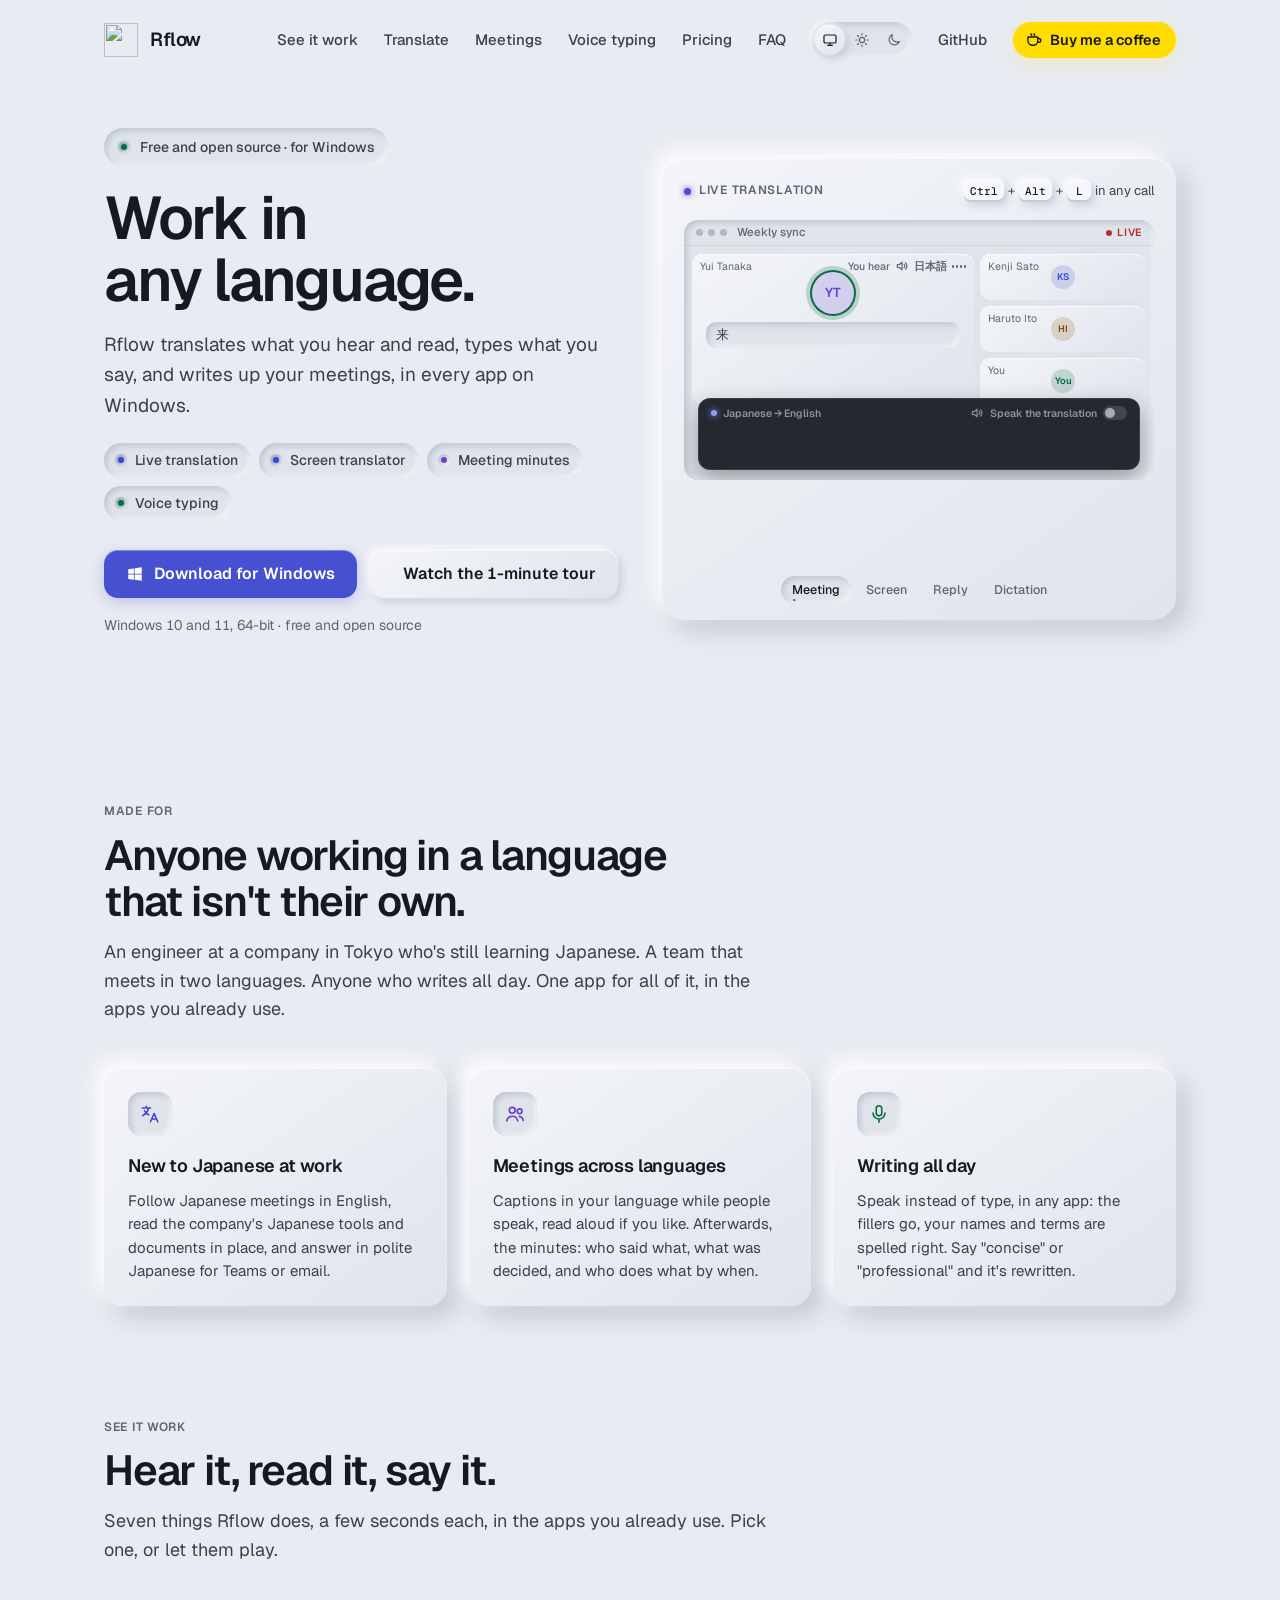
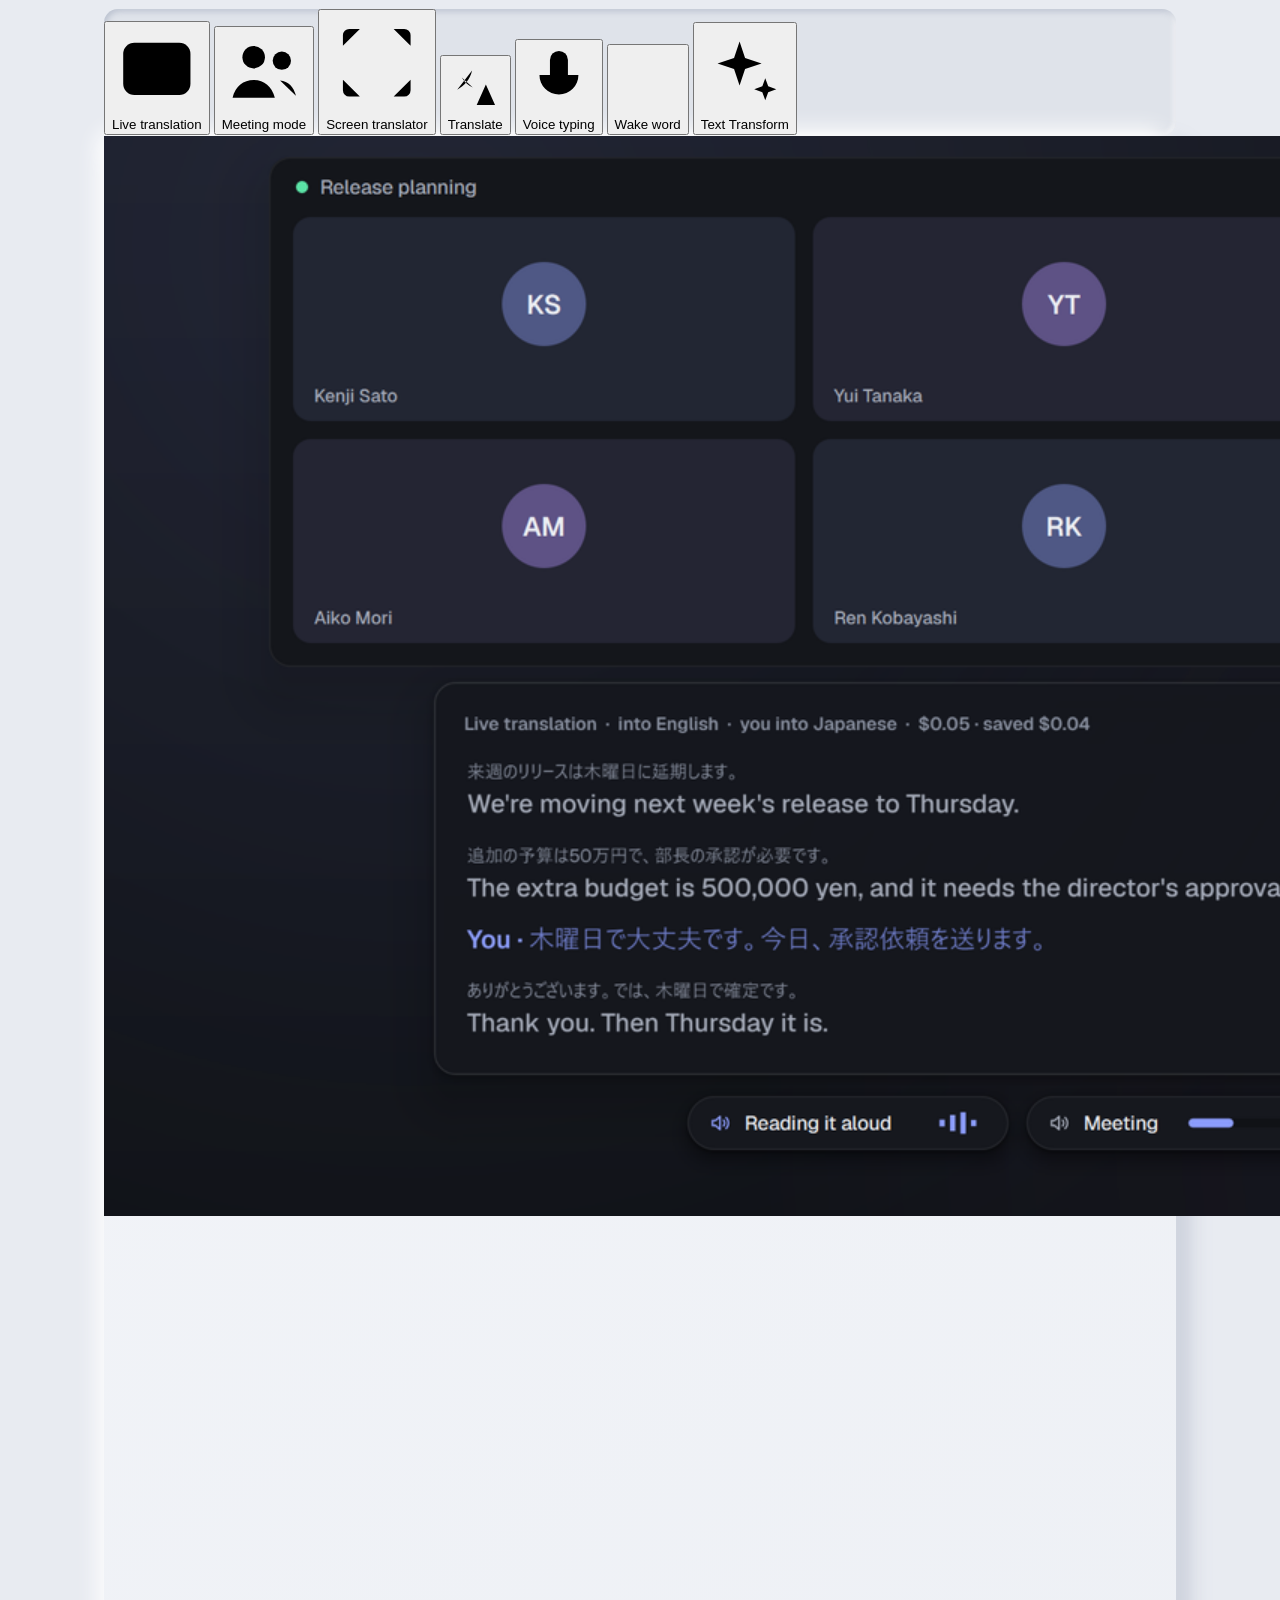
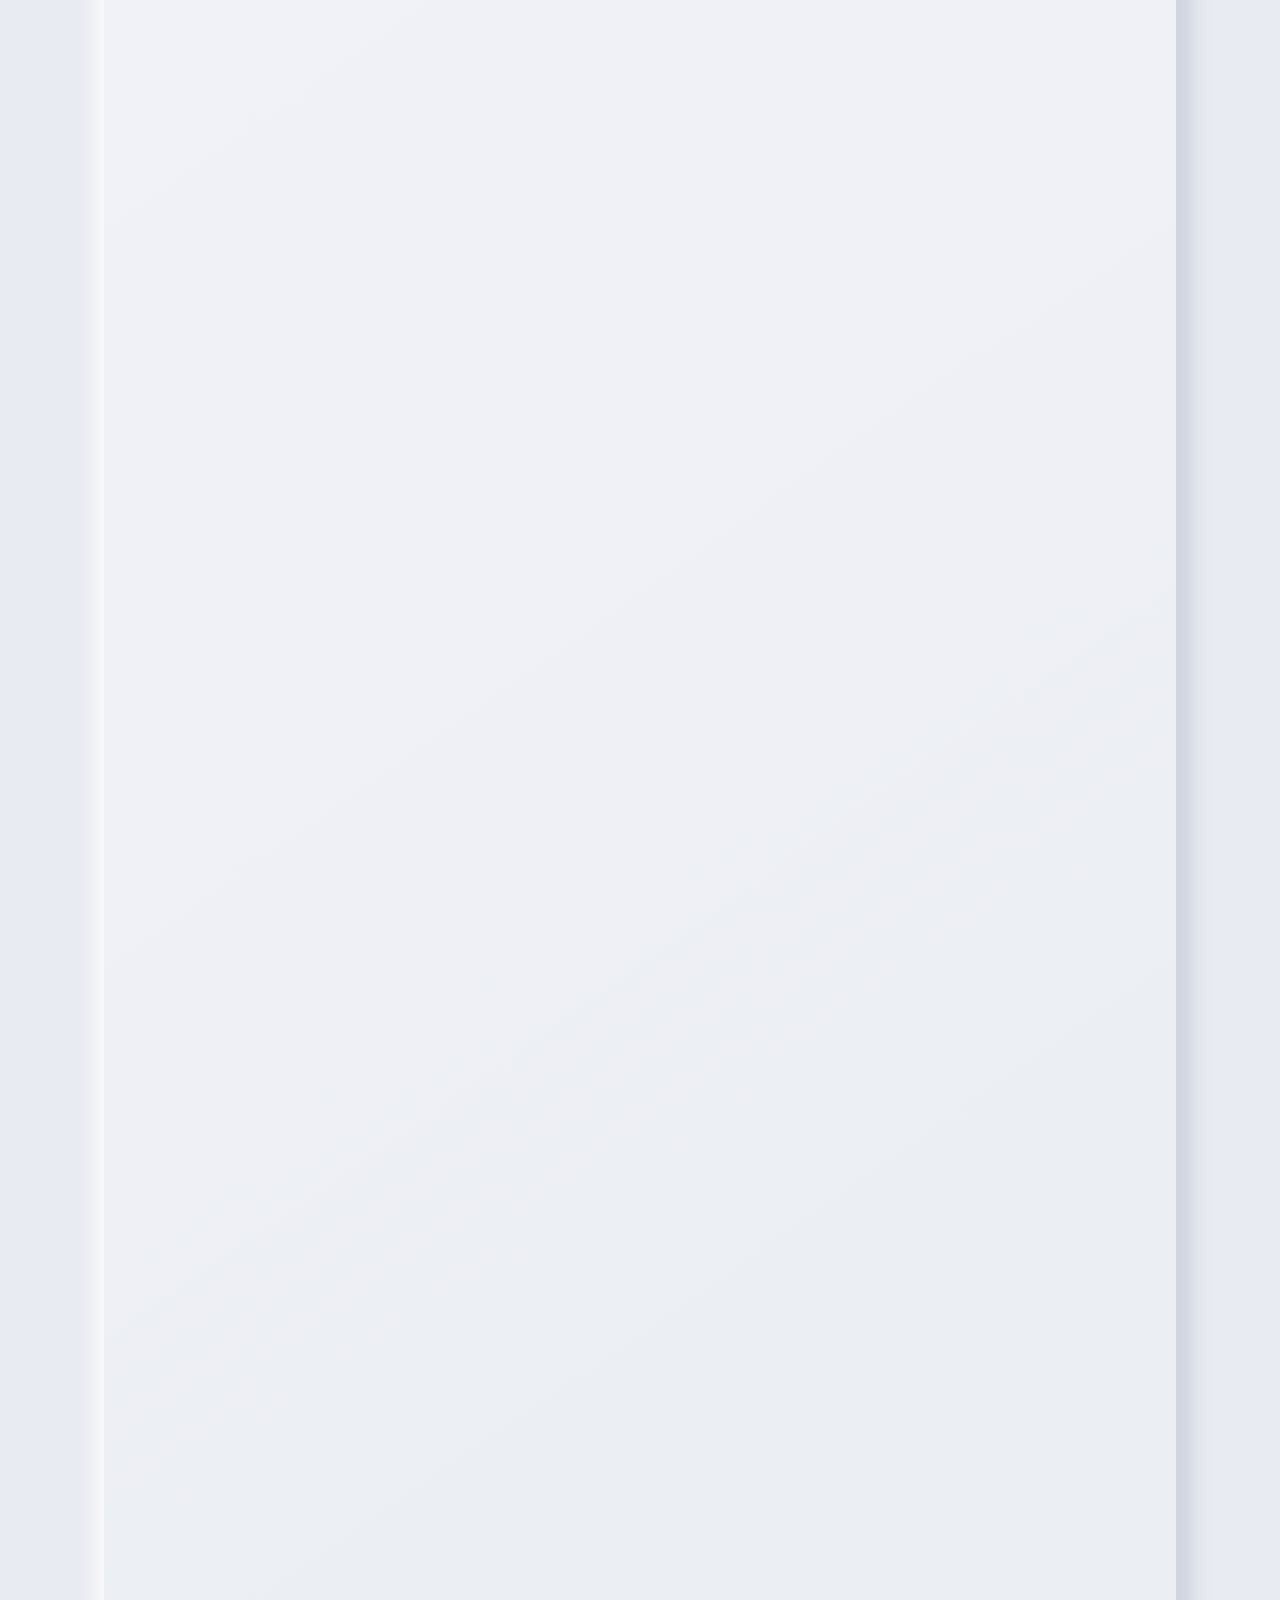
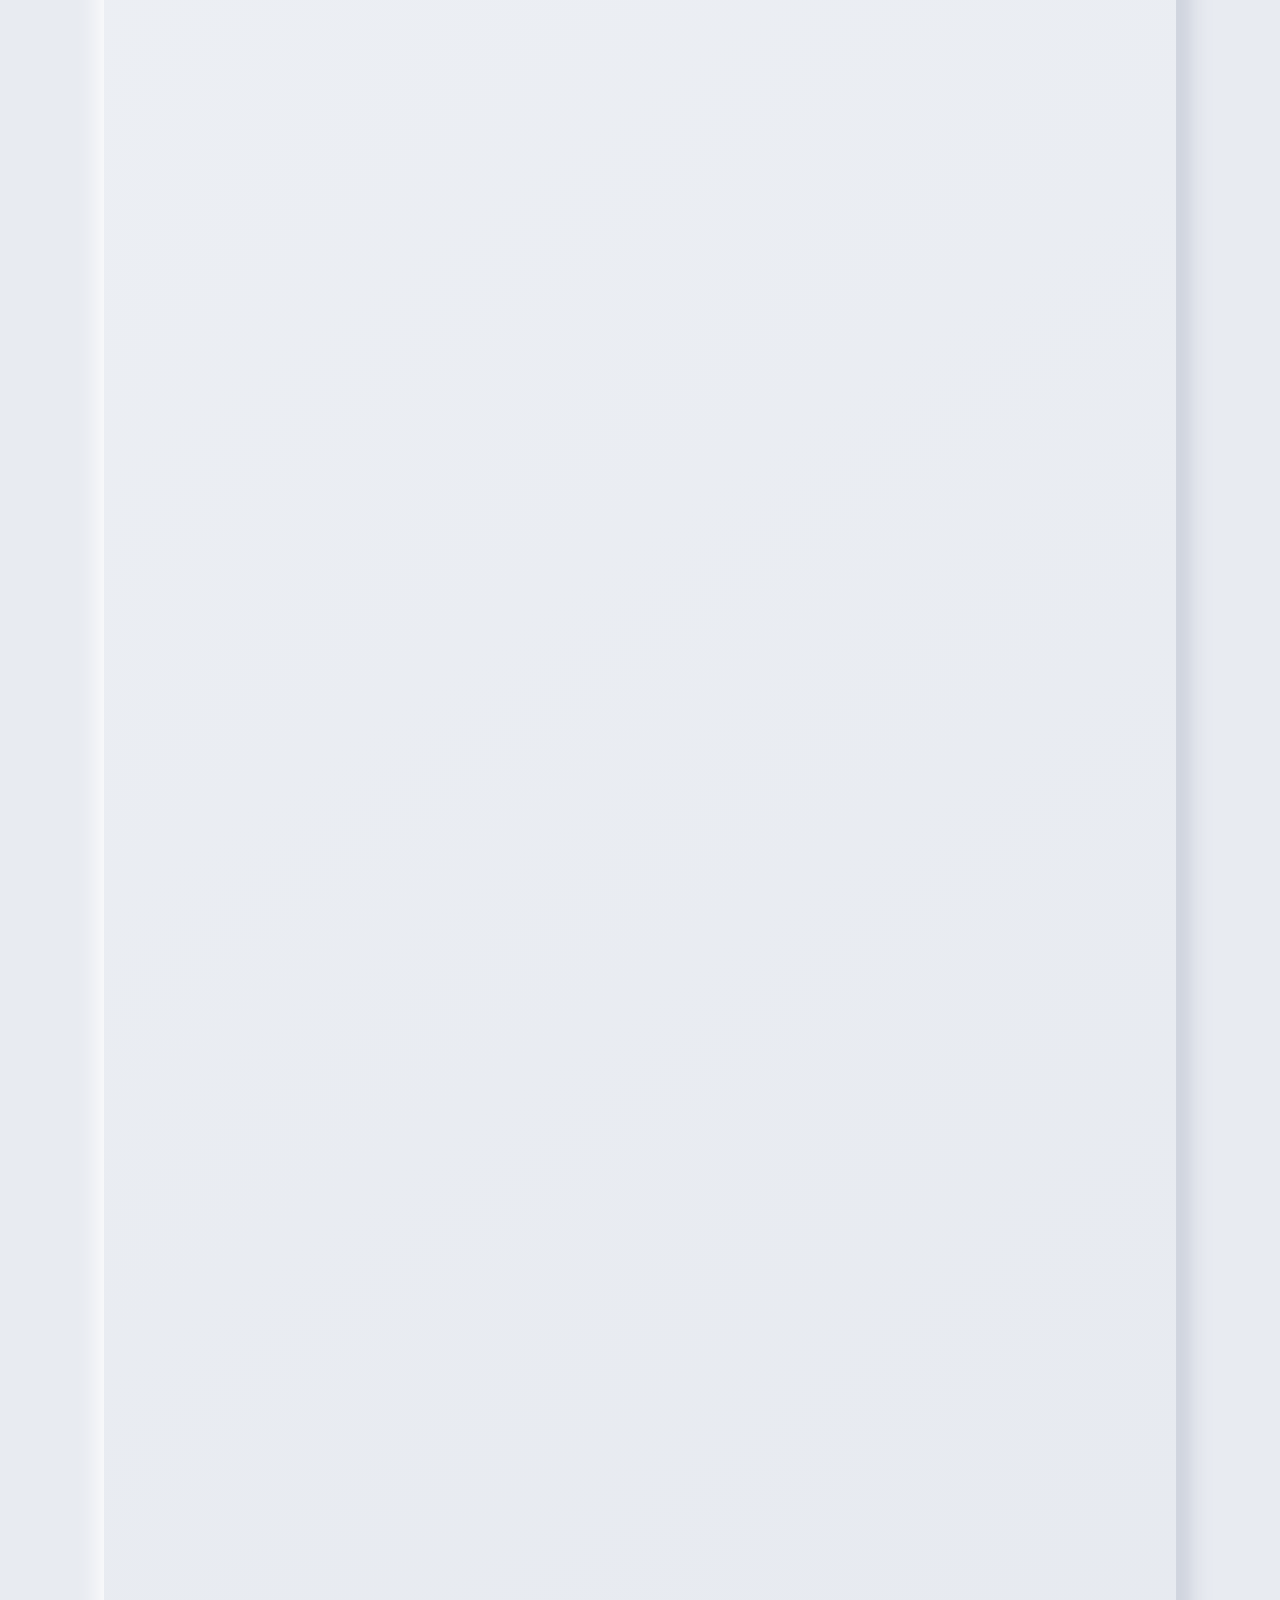
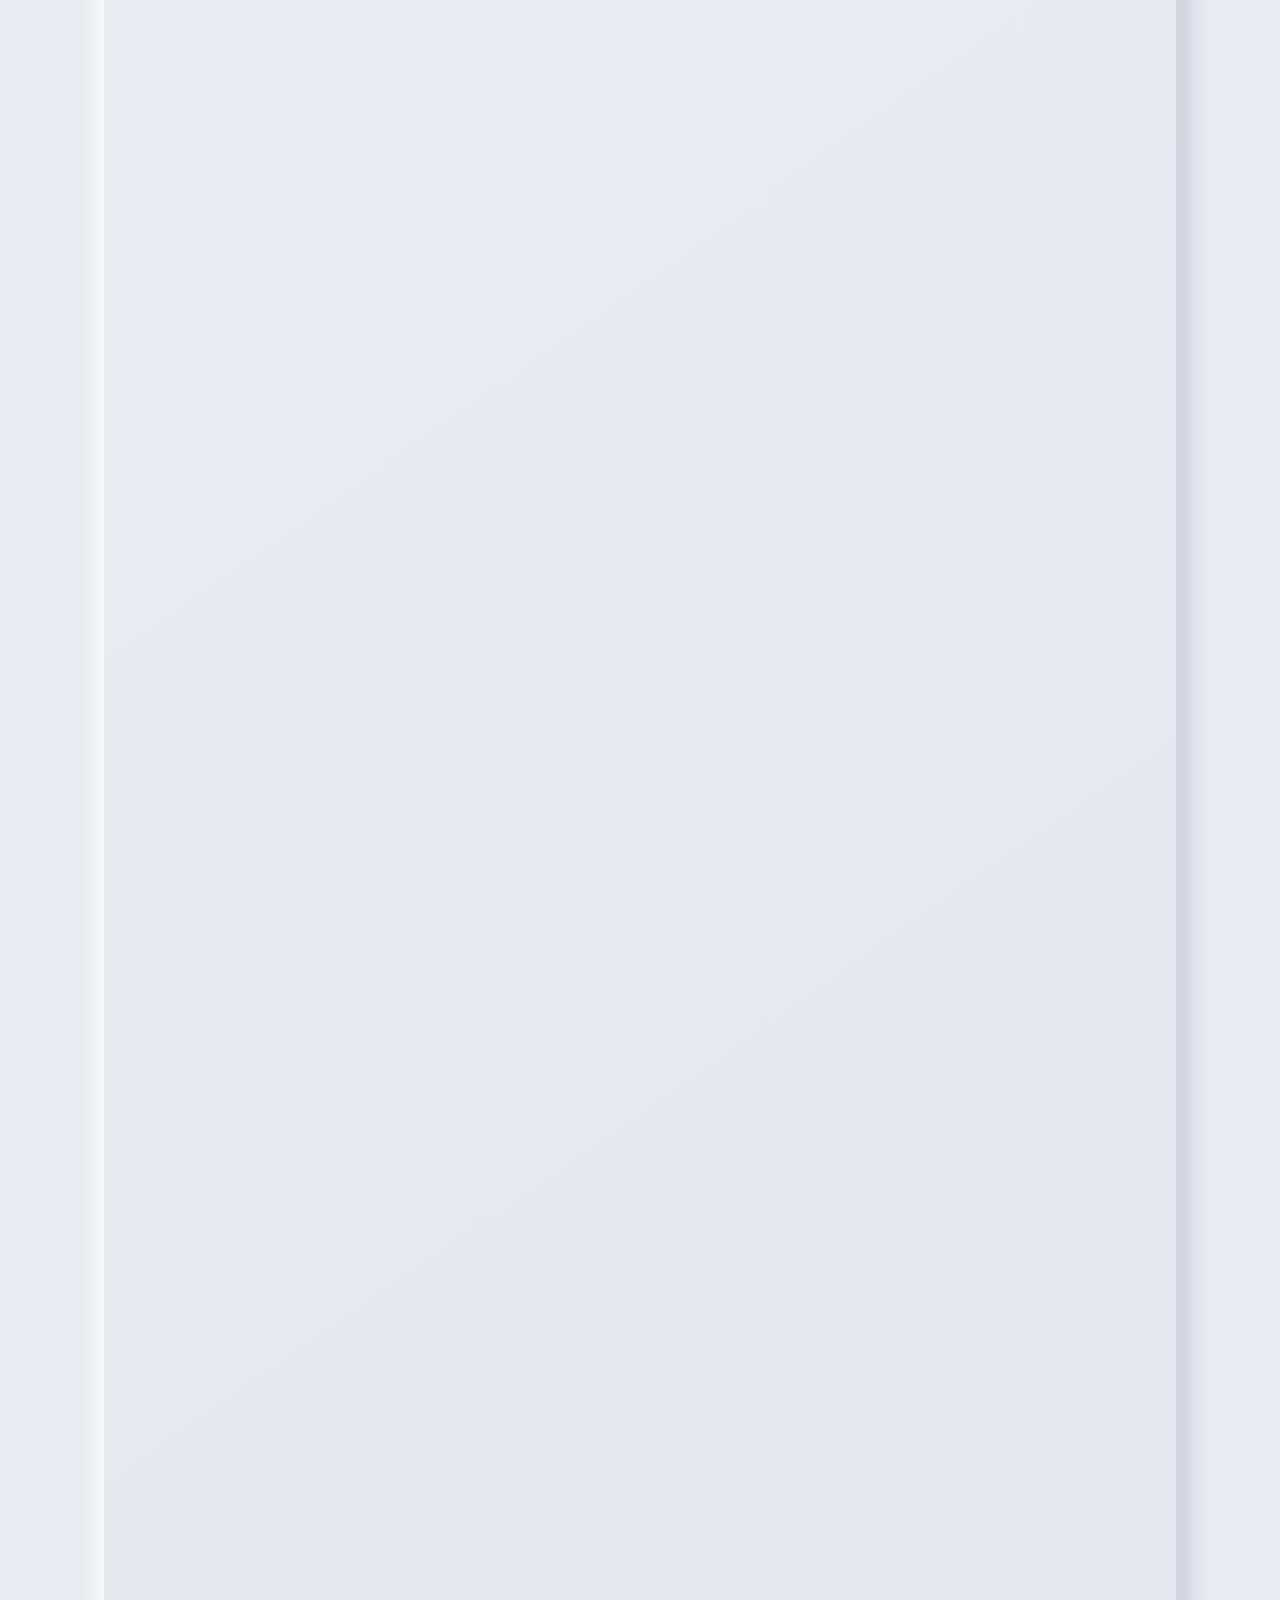
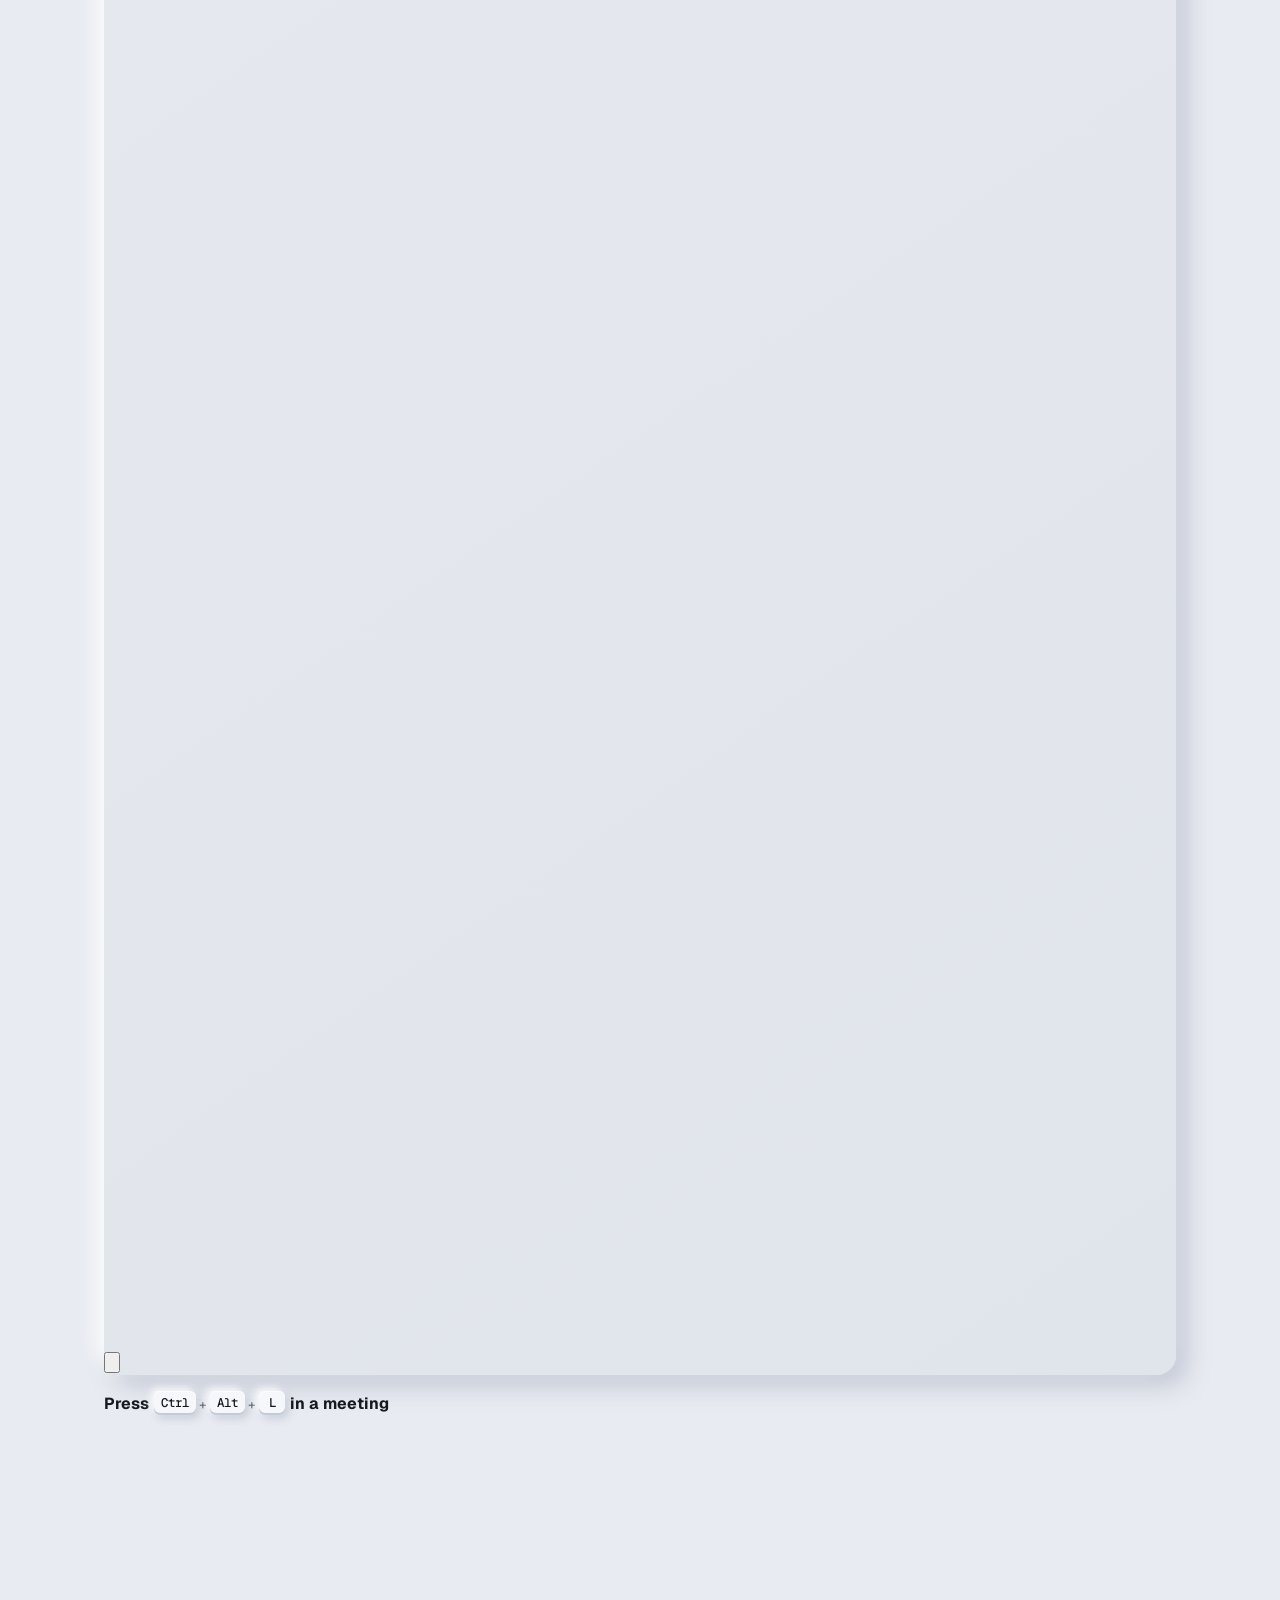
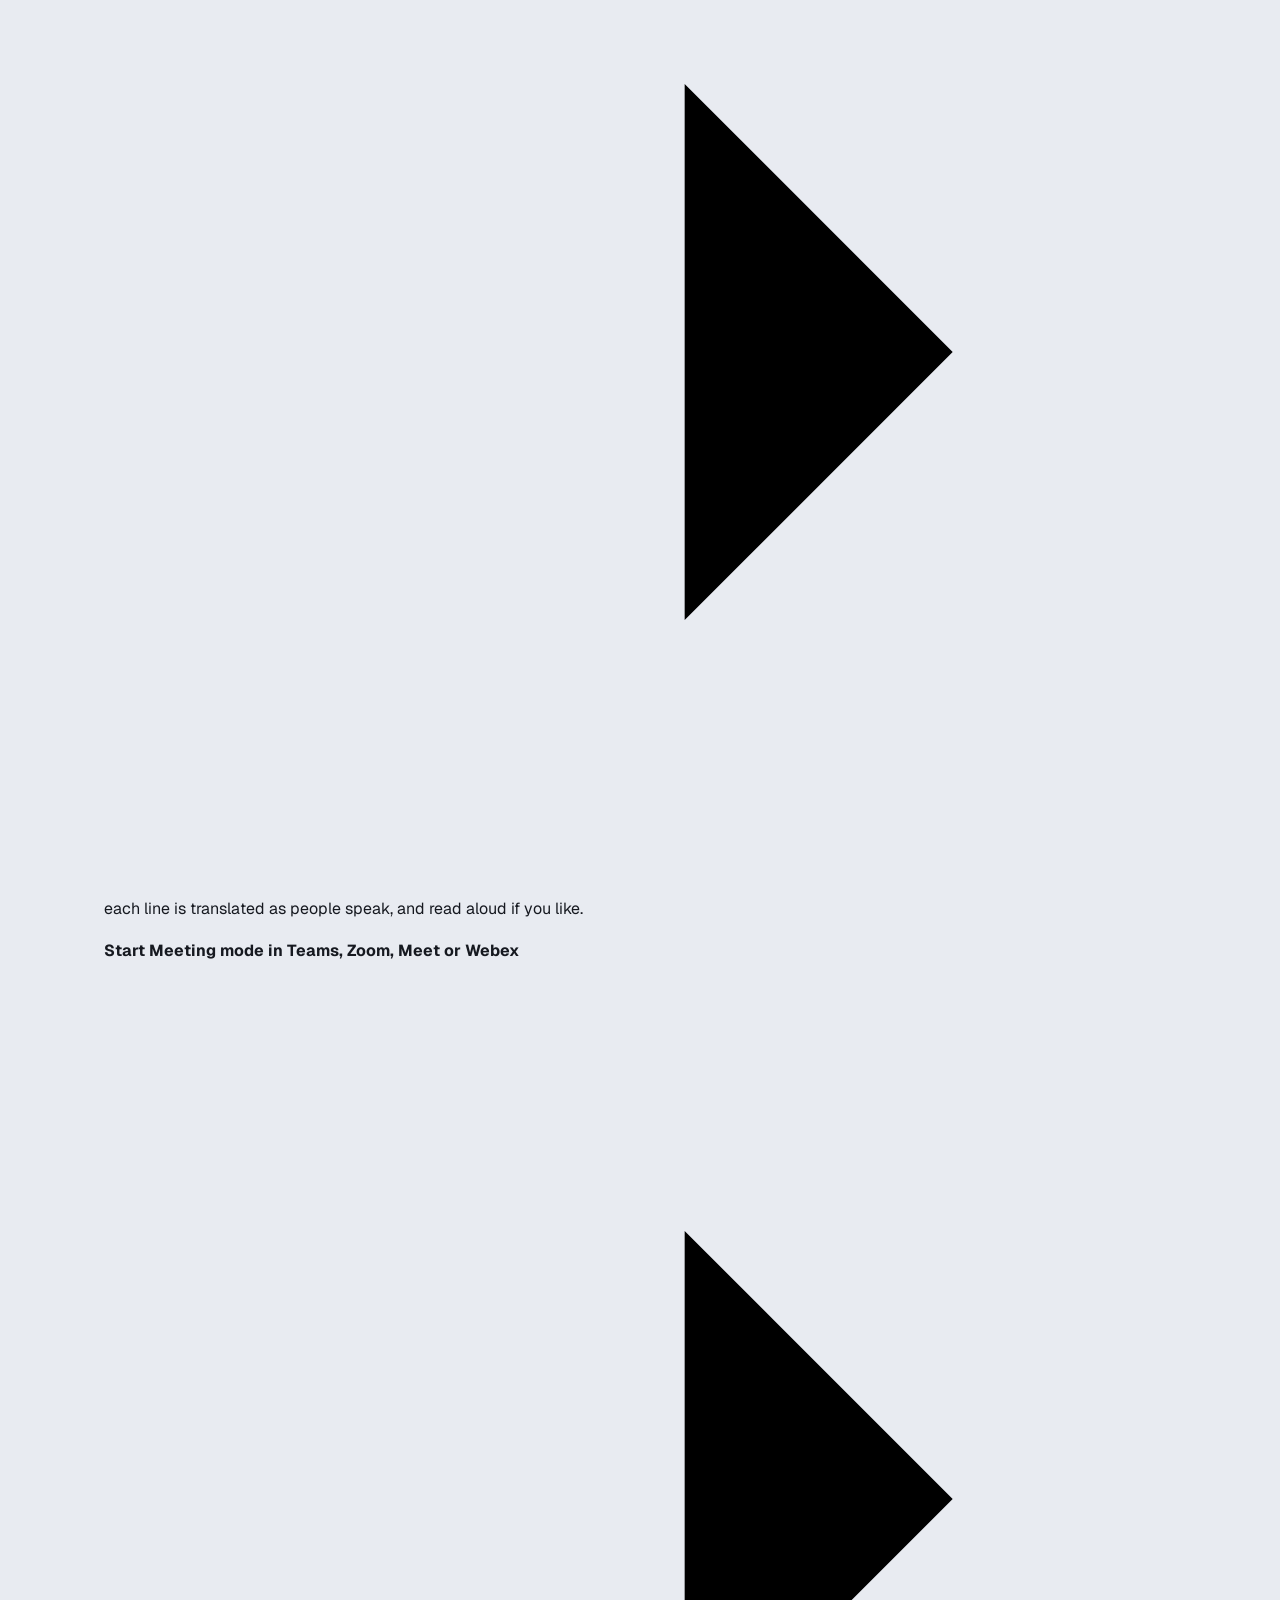
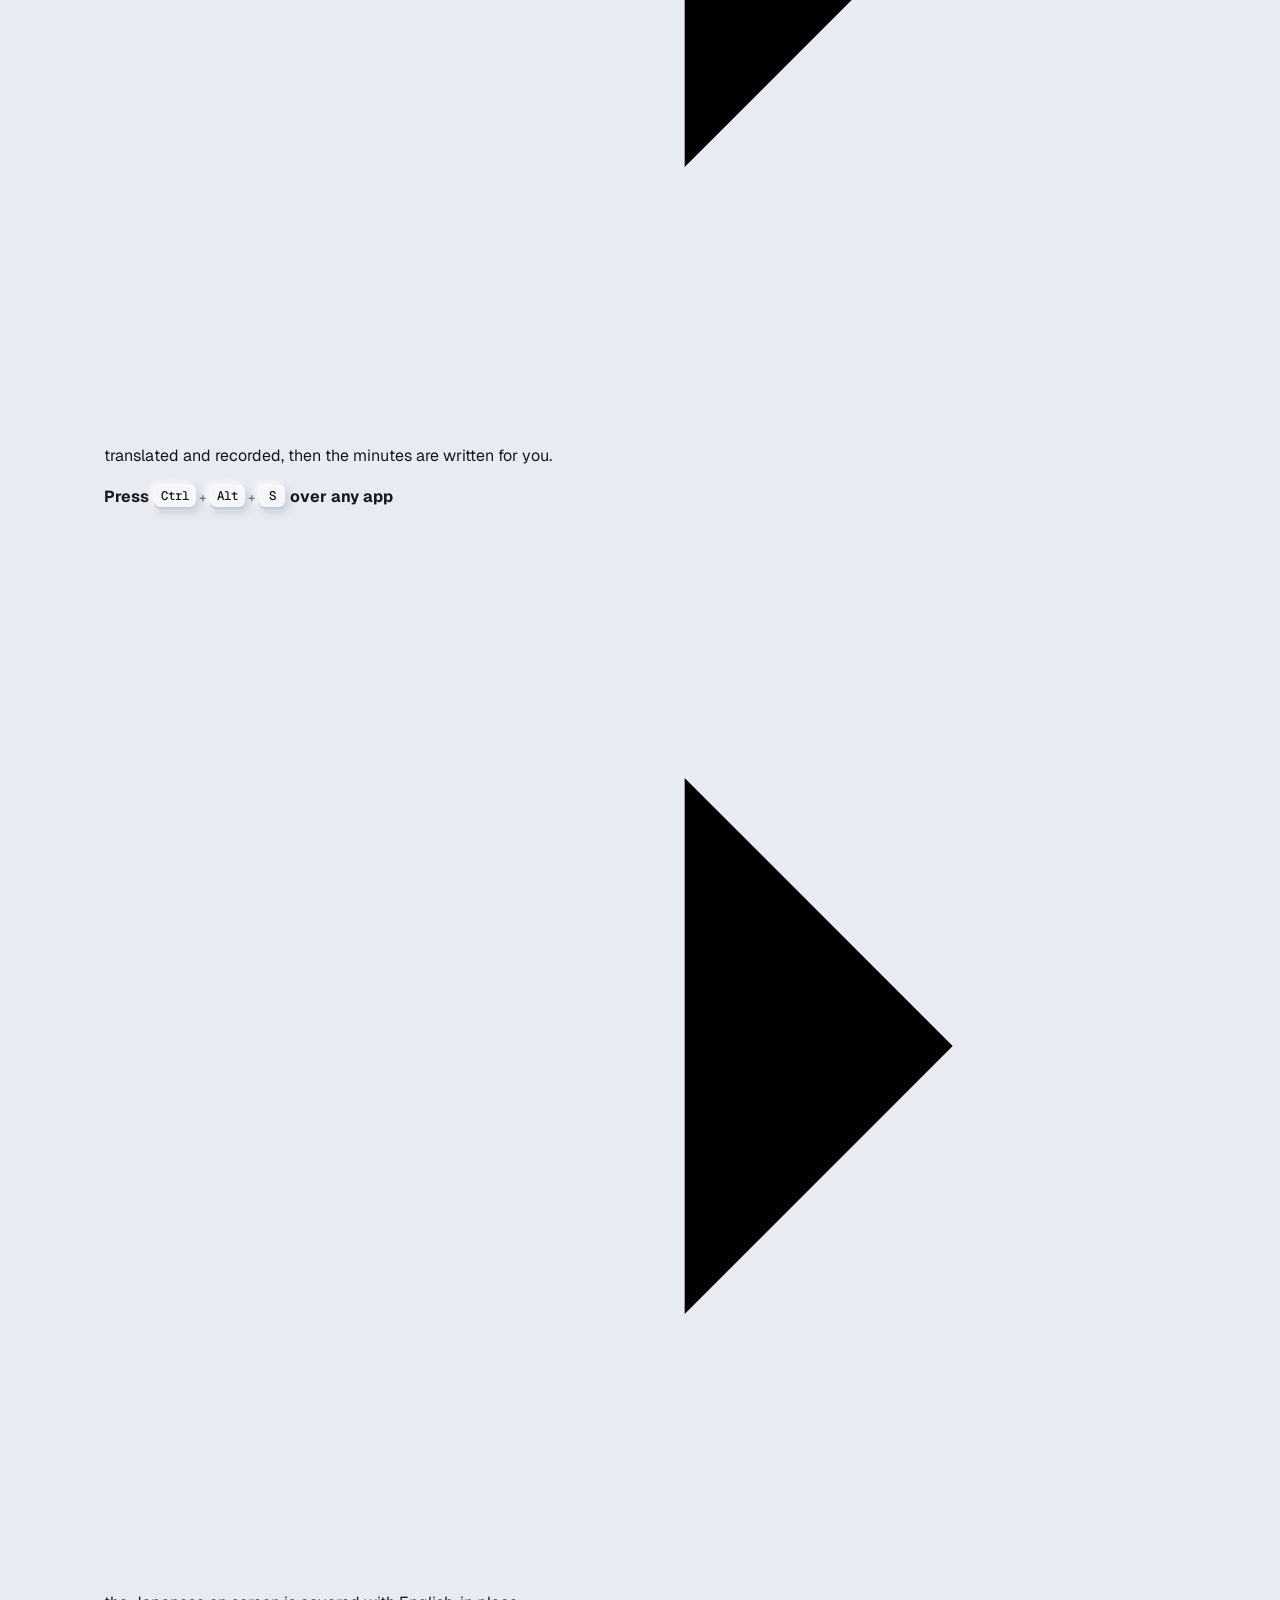
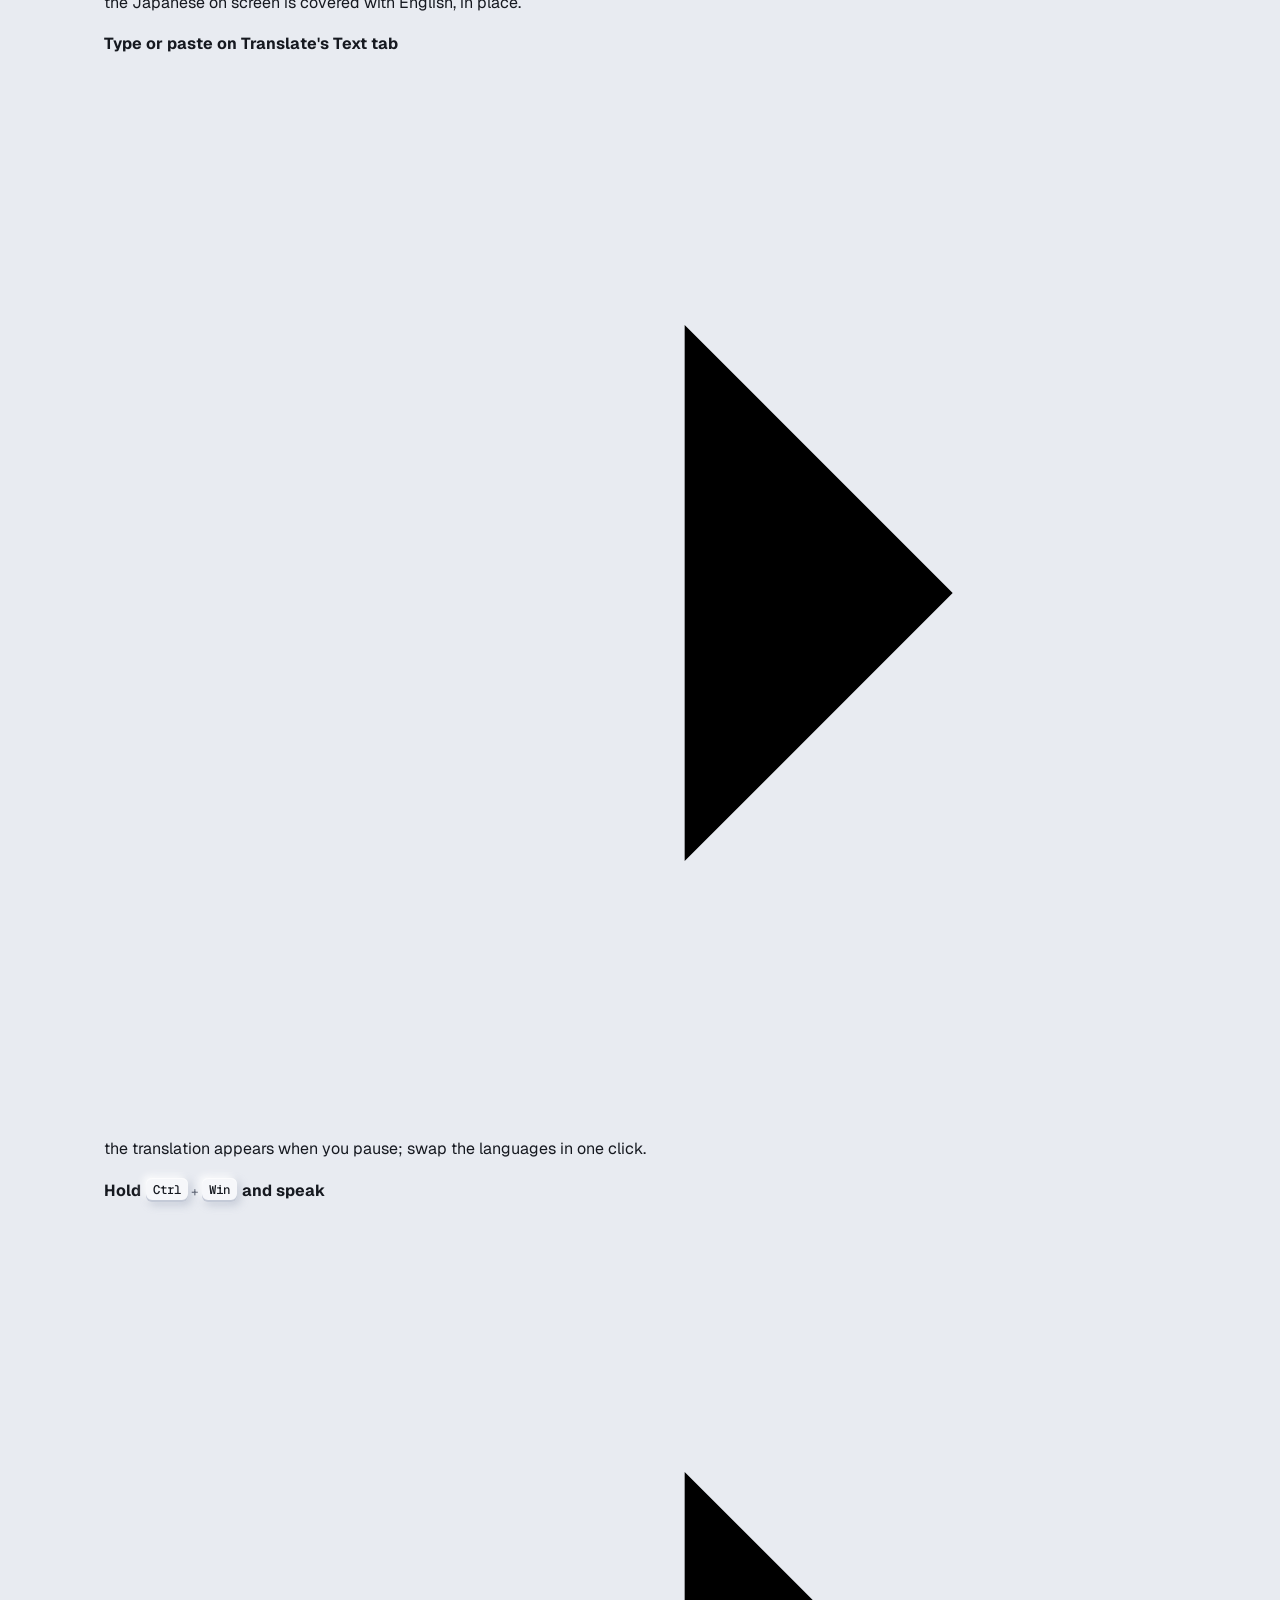
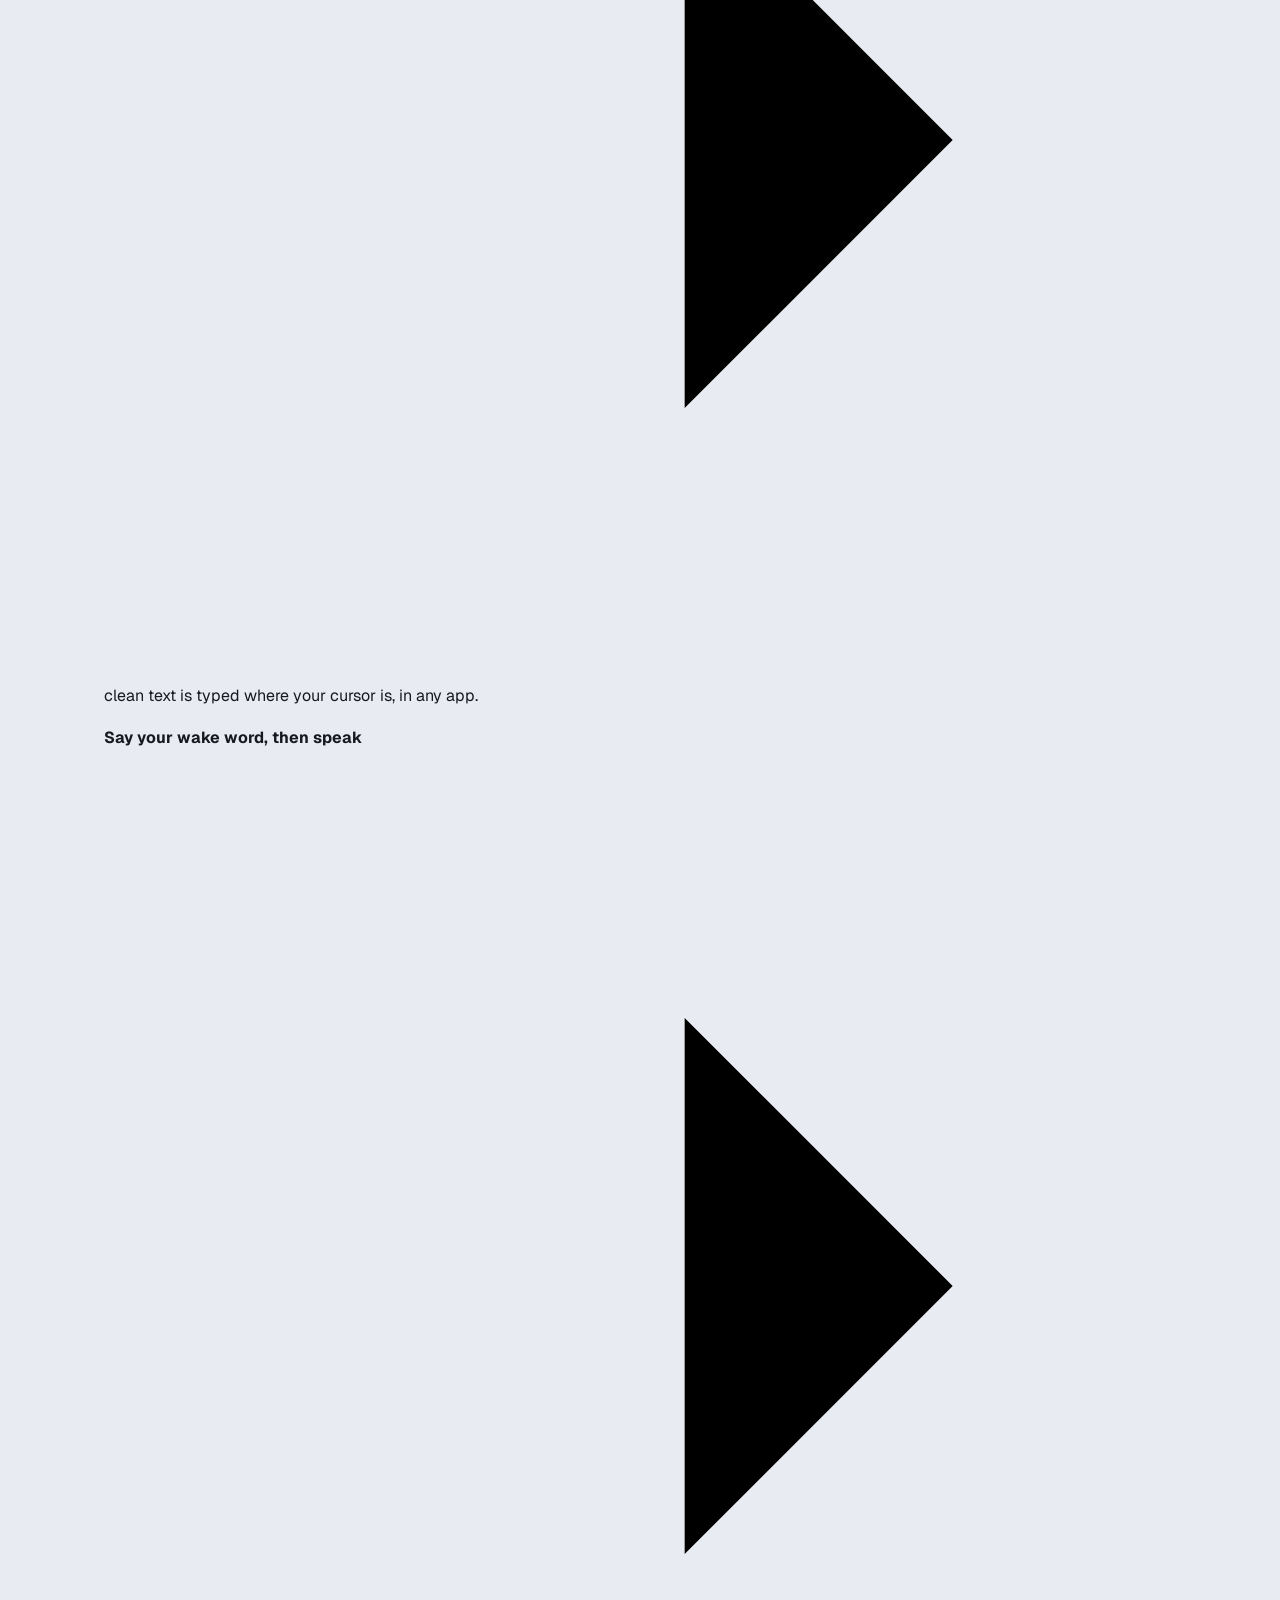
==== commit f9e3f8b8: "Show the meeting and the screen translator as scenes in the hero The Meeting and Screen examples loo" ====
--- a/site/index.html
+++ b/site/index.html
@@ -262,6 +262,23 @@
     background: var(--well); }
   .doc .who-is { color: var(--text-3); }
 
+
+  /* Meeting mode: what you hear, with Speak the translation on */
+  .cards { display: grid; gap: 22px; min-width: 0; }
+  .hear { display: grid; gap: 4px; padding: 22px 26px; }
+  .hear-row { display: flex; align-items: center; gap: 14px; }
+  .hear .who { flex: none; display: grid; place-items: center; width: 40px; height: 40px; border-radius: 50%; font-size: 13px; font-weight: 600;
+    color: var(--violet); background: color-mix(in srgb, var(--violet) 16%, transparent); }
+  .hear .out .who { color: var(--ok); background: color-mix(in srgb, var(--ok) 16%, transparent); }
+  .hear .who svg { width: 19px; height: 19px; }
+  .hear em { display: block; font-style: normal; font-size: 13px; font-weight: 500; color: var(--text-3); }
+  .hear p { margin: 0; font-size: 16px; line-height: 1.5; color: var(--text); }
+  .hear p[lang="ja"] { font-family: "Geist", "Yu Gothic UI", "Yu Gothic", Meiryo, "Hiragino Sans", "Noto Sans JP", sans-serif; }
+  .hear-via { display: flex; align-items: center; gap: 10px; min-height: 40px; margin-left: 19px; padding-left: 26px; border-left: 2px dashed var(--line);
+    color: var(--text-2); font-size: 13.5px; font-weight: 500; }
+  .hear-via .sw { position: relative; width: 30px; height: 17px; border-radius: 99px; background: var(--ok); }
+  .hear-via .sw::after { content: ""; position: absolute; right: 2px; top: 2px; width: 13px; height: 13px; border-radius: 50%; background: var(--base); }
+
   /* Pricing: what each part costs, paid to Google */
   .prices { display: grid; grid-template-columns: repeat(4, 1fr); gap: 22px; }
 
@@ -475,9 +492,11 @@
     <div class="caps">Meeting mode</div>
     <h2>Every meeting, written up.</h2>
     <p class="sub">Rflow finds your Teams, Zoom, Google Meet or Webex meeting. Press Start, or <kbd>Ctrl</kbd><span class="plus">+</span><kbd>Alt</kbd><span class="plus">+</span><kbd>M</kbd>:
-      it's translated live and recorded on your laptop. When it ends, Gemini writes the minutes.</p>
+      it's translated live, on screen or out loud, and recorded on your laptop. When it ends, Gemini writes the minutes.</p>
     <div class="two feature" style="margin-top: 0; align-items: start">
       <ul class="list">
+        <li><span class="icon well ok"><svg class="i" viewBox="0 0 24 24"><path d="M4 9.5h3.5L12 5.5v13l-4.5-4H4z"/><path d="M15.5 9a4 4 0 0 1 0 6M18 6.5a7.5 7.5 0 0 1 0 11"/></svg></span>
+          <div><h3>Hear it in your language</h3><p>They speak Japanese; you read it in English on Rflow's bar. Turn on Speak the translation and you hear it in English too, with the call turned down.</p></div></li>
         <li><span class="icon well iris"><svg class="i" viewBox="0 0 24 24"><circle cx="11" cy="11" r="6.5"/><path d="M20 20l-4.3-4.3"/></svg></span>
           <div><h3>Finds the meeting by itself</h3><p>Start when it begins; it stops by itself when the meeting window closes.</p></div></li>
         <li><span class="icon well live"><svg class="i" viewBox="0 0 24 24"><circle cx="12" cy="12" r="8.5"/><circle cx="12" cy="12" r="3.5" fill="currentColor" stroke="none"/></svg></span>
@@ -487,6 +506,12 @@
         <li><span class="icon well ok"><svg class="i" viewBox="0 0 24 24"><circle cx="8" cy="9" r="3"/><circle cx="16" cy="9" r="3"/><path d="M3 19c.7-2.8 2.6-4.3 5-4.3s4.3 1.5 5 4.3M11 19c.7-2.8 2.6-4.3 5-4.3s4.3 1.5 5 4.3"/></svg></span>
           <div><h3>In person, too</h3><p>A meeting in a room: your microphone hears everyone, with the same captions and minutes.</p></div></li>
       </ul>
+      <div class="cards">
+      <div class="card hear" role="img" aria-label="In the meeting, Yui Tanaka says in Japanese that next week's release moves to Thursday; with Speak the translation on, you hear it in English.">
+        <div class="hear-row"><span class="who">YT</span><div><em>Yui Tanaka says</em><p lang="ja">来週のリリースは木曜日に延期します。</p></div></div>
+        <div class="hear-via"><span class="sw"></span>Speak the translation</div>
+        <div class="hear-row out"><span class="who"><svg class="i" viewBox="0 0 24 24"><path d="M4 9.5h3.5L12 5.5v13l-4.5-4H4z"/><path d="M15.5 9a4 4 0 0 1 0 6M18 6.5a7.5 7.5 0 0 1 0 11"/></svg></span><div><em>You hear, in English</em><p>“We’re moving next week’s release to Thursday.”</p></div></div>
+      </div>
       <div class="card doc" role="img" aria-label="Example minutes: Weekly sync, its summary, two decisions and three action items with owners">
         <div class="bar"><svg class="i" viewBox="0 0 24 24" aria-hidden="true"><path d="M4 6h16M4 12h16M4 18h10"/></svg>minutes.md</div>
         <h3>Weekly sync: designs and the release date</h3>
@@ -501,6 +526,7 @@
           <li><span>Book the release review <span class="who-is">· Kenji Sato, due Wednesday</span></span></li>
           <li><span>Share the test plan with the team <span class="who-is">· You</span></span></li>
         </ul>
+      </div>
       </div>
     </div>
   </div>
--- a/site/lens.css
+++ b/site/lens.css
@@ -0,0 +1,264 @@
+/* The Rflow lens: the hero's animation (lens.js builds it inside #lens). Colours come from the page's tokens, so it
+   follows the page in dark and light; the fallbacks are the dark theme's. */
+.lens { --t1: var(--text, #ECEEF3); --t2: var(--text-2, #A6ACBA); --t3: var(--text-3, #8A91A1); --ln: var(--line, rgba(255,255,255,.06));
+  --ir: var(--iris, #8C9DFF); --vi: var(--violet, #B48CFF); --lv: var(--live, #FF6B6B); --okc: var(--ok, #5BE3A6); --wr: var(--warn, #FFC56B);
+  --wl: var(--well, #101216); --in: var(--in-2, inset 2px 2px 6px rgba(0,0,0,.58), inset -2px -2px 5px rgba(255,255,255,.045));
+  --sf: linear-gradient(145deg, var(--cx-a, #1E2128), var(--cx-b, #15171C)); --eg: inset 0 1px 0 var(--edge, rgba(255,255,255,.06));
+  --s3: var(--sh-3, 3px 3px 7px rgba(0,0,0,.5)); --ease: cubic-bezier(.45,0,.2,1);
+  container-type: inline-size; position: relative; color: var(--t1); text-align: left; background: var(--sf); border-radius: 24px;
+  box-shadow: var(--sh-1, 8px 8px 20px rgba(0,0,0,.6)), var(--eg); }
+.lens *, .lens *::before, .lens *::after { box-sizing: border-box; }
+.lens p { margin: 0; }
+
+/* Without JavaScript the div stays empty: a still card with the first example, before and after. */
+.lens:empty { display: grid; gap: 14px; padding: 26px; font-size: 15px; line-height: 1.6; }
+.lens:empty::before { content: "\201Cum so tell Priya the post grass migration is uh done and like twenty five percent of the users are on it\201D";
+  color: var(--t3); font-style: italic; }
+.lens:empty::after { content: "Tell Priya the PostgreSQL migration is done, and 25% of the users are on it.";
+  padding: 14px 16px; border-radius: 14px; background: var(--wl); box-shadow: var(--in); }
+
+/* Every example's text is in place at once, stacked, so the card keeps one size; only the playing one shows */
+.lens-view { padding: 20px 22px 6px; }
+.lens-stack { display: grid; }
+.lens-stack > * { grid-area: 1 / 1; visibility: hidden; opacity: 0; transition: opacity .45s var(--ease), visibility 0s .45s; }
+.lens-stack > .on { visibility: visible; opacity: 1; transition: opacity .45s var(--ease); }
+
+.lens-head { display: flex; justify-content: space-between; align-items: center; gap: 12px; margin-bottom: 16px; min-height: 26px; }
+.lens-mode, .lens-cap { font-size: 12px; font-weight: 600; letter-spacing: .06em; text-transform: uppercase; color: var(--t3); white-space: nowrap; }
+.lens-mode span, .lens-hint span { display: flex; align-items: center; gap: 8px; white-space: nowrap; }
+.lens-mode i { width: 7px; height: 7px; border-radius: 50%; background: var(--vi); box-shadow: 0 0 6px var(--vi); }
+.lens-hint { font-size: 13px; color: var(--t2); justify-items: end; }
+.lens-hint span { gap: 3px; }
+.lens-hint b { font-weight: 500; color: var(--t1); }
+.lens kbd { display: inline-flex; align-items: center; justify-content: center; min-width: 24px; height: 22px; padding: 0 6px; margin: 0 1px;
+  border-radius: 6px; background: var(--key, #22252C); color: var(--t1); font: 500 11px/1 "Geist Mono", ui-monospace, monospace;
+  box-shadow: var(--s3), inset 0 -2px 0 var(--key-lip, rgba(0,0,0,.45)), var(--eg); }
+
+.lens-stage { display: grid; grid-template-columns: 1fr auto 1fr; grid-template-areas: "in mid out" "chips chips chips"; gap: 0 4px; }
+.lens-in { grid-area: in; } .lens-out { grid-area: out; }
+.lens-cap { display: flex; align-items: center; justify-content: space-between; gap: 8px; height: 22px; margin-bottom: 8px; font-size: 11.5px; }
+
+/* What was said: words drift in from the left, a little messy; fillers dimmed, then struck */
+.lens-say, .lens-box { font-size: 14px; line-height: 1.65; }
+.lens-say { color: var(--t2); align-items: center; }
+.lens-say [lang="ja"], .lens-text [lang="ja"] { font-family: "Geist", "Yu Gothic UI", "Yu Gothic", Meiryo, "Hiragino Sans", "Noto Sans JP", sans-serif; line-height: 1.8; }
+.lens .w { display: inline-block; position: relative; margin: 0 .07em; opacity: 0; transform: translate(-16px, var(--dy)) rotate(var(--r));
+  text-decoration: underline 1.5px transparent; text-underline-offset: 4px;
+  transition: opacity .7s var(--ease), transform .9s var(--ease), color .6s var(--ease), text-decoration-color .6s var(--ease); }
+.lens .w.in { opacity: 1; transform: translate(var(--dx), var(--dy)) rotate(var(--r)); }
+.lens .w.f { color: var(--t3); font-style: italic; }
+.lens .w.f.in { opacity: .6; }
+.lens .w::after { content: ""; position: absolute; left: -1px; right: -1px; top: 54%; height: 1.5px; background: var(--t3);
+  transform: scaleX(0); transform-origin: left; transition: transform .5s var(--ease); }
+.lens.is-proc .w.f::after { transform: scaleX(1); }
+.lens.is-proc .w.f.in { opacity: .38; }
+.lens.is-proc .w.x { text-decoration-color: var(--wr); text-decoration-style: wavy; }
+.lens.is-proc .w.n { text-decoration-color: color-mix(in srgb, var(--ir) 70%, transparent); }
+.lens.is-proc .w.k { color: var(--t1); }
+/* text that was selected or copied, not spoken: steady, with a selection behind it */
+.lens .w.s { display: inline; margin: 0; padding: 2px 1px; border-radius: 3px; color: var(--t1); background-color: transparent;
+  -webkit-box-decoration-break: clone; box-decoration-break: clone; transition: opacity .7s var(--ease), background-color .8s var(--ease) .5s; }
+.lens .w.s.in { background-color: color-mix(in srgb, var(--ir) 22%, transparent); }
+
+/* The live waveform, like Rflow's pill */
+.lens-wave { display: flex; align-items: center; gap: 2px; height: 20px; padding: 0 8px; border-radius: 99px; background: var(--wl); box-shadow: var(--in);
+  opacity: 0; transition: opacity .4s var(--ease); }
+.lens.is-wave .lens-wave { opacity: 1; }
+.lens-wave i, .lens-bars i { width: 2px; height: 3px; border-radius: 1px; background: var(--lv); opacity: .55; }
+.lens.is-live .lens-wave i, .lens.is-live .lens-bars i { opacity: 1; animation: lens-bar .8s var(--ease) infinite alternate; }
+@keyframes lens-bar { from { height: 3px; } to { height: var(--h); } }
+
+/* The lens: a raised orb whose ring glows coral while it listens, iris to violet while it works, mint when it's done */
+.lens-mid { grid-area: mid; display: flex; align-items: center; align-self: center; padding: 0 2px; }
+.lens-pipe { position: relative; width: 22px; height: 2px; overflow: hidden; background: var(--ln); }
+.lens-pipe::after { --a: translateX(-10px); --b: translateX(24px); content: ""; position: absolute; inset: 0; width: 8px; opacity: 0;
+  background: linear-gradient(90deg, transparent, var(--ir), transparent); }
+.lens.is-proc .lens-pipe:first-child::after, .lens.is-type .lens-pipe:last-child::after { opacity: 1; animation: lens-flow 1.1s linear infinite; }
+@keyframes lens-flow { from { transform: var(--a); } to { transform: var(--b); } }
+.lens-orb { position: relative; width: 84px; height: 84px; flex: none; border-radius: 50%; display: grid; place-items: center;
+  background: var(--sf); box-shadow: var(--sh-2, 5px 5px 12px rgba(0,0,0,.55)), var(--eg); }
+.lens-orb::before { content: ""; position: absolute; inset: -18px; border-radius: 50%; opacity: 0; transition: opacity .8s var(--ease);
+  background: radial-gradient(closest-side, color-mix(in srgb, var(--vi) 34%, transparent), color-mix(in srgb, var(--ir) 14%, transparent) 60%, transparent); }
+.lens.is-proc .lens-orb::before { opacity: 1; animation: lens-breathe 2.6s var(--ease) infinite alternate; }
+@keyframes lens-breathe { from { transform: scale(.92); } to { transform: scale(1.06); } }
+.lens-ring, .lens-ring::after { position: absolute; inset: 8px; border-radius: 50%; }
+.lens-ring { padding: 2px; background: var(--ln);
+  -webkit-mask: linear-gradient(#000 0 0) content-box, linear-gradient(#000 0 0); -webkit-mask-composite: xor; mask-composite: exclude; }
+.lens-ring::after { content: ""; inset: 0; opacity: 0; transition: opacity .6s var(--ease); }
+.lens.is-live .lens-ring::after { opacity: 1; background: var(--lv); }
+.lens.is-proc .lens-ring::after { opacity: 1; background: conic-gradient(from 200deg, var(--ir), var(--vi), var(--ir)); }
+.lens.is-done .lens-ring::after { background: var(--okc); }
+.lens-core { width: 55px; height: 55px; border-radius: 50%; background: var(--wl); box-shadow: var(--in); display: grid; place-items: center; }
+.lens-core > * { grid-area: 1 / 1; display: flex; align-items: center; gap: 3px; opacity: 0; transition: opacity .4s var(--ease); }
+.lens.is-live .lens-bars, .lens.is-proc:not(.is-done) .lens-dots, .lens.is-done .lens-check { opacity: 1; }
+.lens-bars i { width: 3px; }
+.lens-dots i { width: 5px; height: 5px; border-radius: 50%; background: var(--vi); animation: lens-dot 1.2s var(--ease) infinite; }
+.lens-dots i:nth-child(2) { animation-delay: .15s; } .lens-dots i:nth-child(3) { animation-delay: .3s; }
+@keyframes lens-dot { 0%, 100% { opacity: .3; } 40% { opacity: 1; } }
+.lens svg { width: 24px; height: 24px; fill: none; stroke: var(--okc); stroke-width: 2.2; stroke-linecap: round; stroke-linejoin: round; }
+
+/* The clean text, typed into a box */
+.lens-box { padding: 12px 14px; border-radius: 14px; background: var(--wl); box-shadow: var(--in); min-height: 4.95em; }
+.lens-text b { font-weight: 500; transition: color .8s var(--ease); }
+.lens.is-done .lens-text b { color: var(--ir); }
+.lens-text s { text-decoration: none; visibility: hidden; }
+.lens-caret { display: inline-block; width: 2px; height: 1.15em; margin-right: -2px; vertical-align: -.2em; background: var(--ir); opacity: 0; }
+.lens.is-type .lens-caret { opacity: 1; }
+.lens.is-done .lens-caret { animation: lens-blink 1.1s steps(1) infinite; }
+@keyframes lens-blink { 50% { opacity: 0; } }
+.lens-done { margin-top: 8px; font-size: 12.5px; color: var(--t2); height: 20px; }
+.lens-done > span { display: flex; align-items: center; gap: 6px; }
+.lens-done svg { width: 15px; height: 15px; stroke-width: 2.4; }
+.lens .lens-done > .on { opacity: 0; transform: translateY(4px); transition: opacity .5s var(--ease), transform .5s var(--ease); }
+.lens.is-done .lens-done > .on { opacity: 1; transform: none; }
+
+/* The steps Rflow takes, popping out of the lens one by one */
+.lens-chips { grid-area: chips; margin-top: 16px; min-height: 28px; }
+.lens-chips > div { display: flex; flex-wrap: wrap; justify-content: center; align-content: flex-start; gap: 8px; }
+.lens .c { display: inline-flex; align-items: center; gap: 7px; height: 28px; padding: 0 12px; border-radius: 99px; font-size: 12.5px; font-weight: 500;
+  white-space: nowrap; background: var(--sf); box-shadow: var(--s3), var(--eg);
+  opacity: 0; transform: translateY(-12px) scale(.7); transition: opacity .55s var(--ease), transform .7s cubic-bezier(.3,1.35,.5,1); }
+.lens .c.in { opacity: 1; transform: none; }
+.lens .c::before { content: ""; width: 6px; height: 6px; border-radius: 50%; background: var(--k); box-shadow: 0 0 5px var(--k); }
+
+/* Two examples are scenes, not words through the lens: a call with Rflow's translation bar, and a Japanese chat under the
+   Screen translator's frame. The lens and the scenes share one place, so the card keeps one size. */
+.lens-body { display: grid; }
+.lens-body > * { grid-area: 1 / 1; align-self: center; }
+.lens-stage, .lens-scenes { transition: opacity .45s var(--ease), visibility 0s; }
+.lens.is-scene .lens-stage, .lens:not(.is-scene) .lens-scenes { opacity: 0; visibility: hidden; transition: opacity .45s var(--ease), visibility 0s .45s; }
+.sc-win { position: relative; overflow: hidden; border-radius: 14px; background: var(--wl); box-shadow: var(--in); font-size: 12px; line-height: 1.4; }
+.sc-top { display: flex; align-items: center; gap: 10px; height: 26px; padding: 0 12px; border-bottom: 1px solid var(--ln); color: var(--t3);
+  font-size: 11.5px; font-weight: 500; white-space: nowrap; }
+.sc-dots { display: flex; gap: 5px; }
+.sc-dots i { width: 7px; height: 7px; border-radius: 50%; background: color-mix(in srgb, var(--t3) 35%, transparent); }
+.sc-rec { margin-left: auto; display: flex; align-items: center; gap: 5px; color: var(--lv); font-size: 10.5px; font-weight: 600;
+  letter-spacing: .06em; text-transform: uppercase; }
+.sc-rec i { width: 6px; height: 6px; border-radius: 50%; background: currentColor; animation: lens-dot 1.6s var(--ease) infinite; }
+.sc-av { flex: none; display: grid; place-items: center; width: 28px; height: 28px; border-radius: 50%; font-size: 10.5px; font-weight: 600;
+  color: var(--k); background: color-mix(in srgb, var(--k) 18%, transparent); }
+.sc-chips { display: flex; flex-wrap: wrap; justify-content: center; gap: 8px; margin-top: 14px; min-height: 28px; }
+.lens .sc-cur { position: absolute; width: 18px; height: 18px; fill: var(--t1); stroke: var(--wl); stroke-width: 1.5; filter: drop-shadow(0 2px 3px rgba(0,0,0,.35)); }
+
+/* The call: Yui's tile and three others; what you hear on her tile; Rflow's bar floating over the bottom */
+.sc-call { display: grid; grid-template-columns: 1.7fr 1fr; grid-template-rows: repeat(3, 1fr); gap: 6px; height: 166px; padding: 8px; }
+.sc-tile { position: relative; display: grid; place-items: center; min-width: 0; border-radius: 10px; background: var(--sf); box-shadow: var(--eg); }
+.sc-tile em { position: absolute; left: 8px; top: 5px; font-style: normal; font-size: 10.5px; color: var(--t3); white-space: nowrap; }
+.sc-tile .sc-av { width: 24px; height: 24px; font-size: 9.5px; }
+.sc-tile.sc-talk { grid-row: 1 / 4; align-content: start; justify-items: center; gap: 8px; padding: 18px 10px 0; }
+.sc-talk .sc-av { width: 42px; height: 42px; font-size: 13px; transition: box-shadow .3s var(--ease); }
+.sc-talk.is-talk .sc-av { box-shadow: 0 0 0 2px var(--okc), 0 0 0 6px color-mix(in srgb, var(--okc) 22%, transparent); }
+.sc-bub { display: grid; max-width: 100%; padding: 4px 10px; border-radius: 10px; background: var(--wl); box-shadow: var(--in); color: var(--t2);
+  font-size: 12.5px; text-align: center; opacity: 0; transition: opacity .4s var(--ease); }
+.sc-bub.on { opacity: 1; }
+.sc-bub > span { grid-area: 1 / 1; visibility: hidden; }
+.sc-bub > span.on { visibility: visible; }
+.sc-bub s, .sc-l s { text-decoration: none; visibility: hidden; }
+.sc-bub[lang="ja"], .sc-win [lang="ja"] { font-family: "Geist", "Yu Gothic UI", "Yu Gothic", Meiryo, "Hiragino Sans", "Noto Sans JP", sans-serif; }
+/* what you hear: the voice in Japanese, then Gemini's in English once Speak the translation is on */
+.sc-heard { position: absolute; right: 8px; top: 5px; display: flex; align-items: center; gap: 5px; color: var(--t3); font-size: 10.5px; font-weight: 600; }
+.lens .sc-heard svg, .lens .sc-speak svg { width: 14px; height: 14px; stroke: currentColor; stroke-width: 2; }
+.sc-heard b { font-weight: 600; }
+.sc-heard::before { content: "You hear"; font-weight: 500; }
+.sc-heard b + b, .sc-en .sc-heard b:first-of-type { display: none; }
+.sc-en .sc-heard b + b { display: inline; }
+.sc-en .sc-heard { color: var(--okc); }
+.sc-eq { display: flex; align-items: center; gap: 2px; height: 12px; }
+.sc-eq i { width: 2px; height: 3px; border-radius: 1px; background: currentColor; opacity: .5; }
+.sc-voice .sc-eq i { opacity: 1; animation: lens-bar .7s var(--ease) infinite alternate; }
+
+/* Rflow's translation bar: dark in both themes, as captions over a call are */
+.sc-bar { position: relative; z-index: 1; width: min(94%, 470px); margin: -14px auto 10px; padding: 7px 12px 8px; border-radius: 12px;
+  background: rgba(30, 33, 41, .96); color: #ECEEF3; border: 1px solid rgba(255,255,255,.1); box-shadow: 0 10px 26px rgba(0,0,0,.32); }
+.sc-bar-head { display: flex; align-items: center; justify-content: space-between; gap: 10px; margin-bottom: 3px; color: #8A91A1;
+  font-size: 10.5px; font-weight: 600; white-space: nowrap; }
+.sc-from { display: flex; align-items: center; gap: 6px; }
+.sc-from i { width: 6px; height: 6px; border-radius: 50%; background: #8C9DFF; box-shadow: 0 0 6px #8C9DFF; }
+.sc-speak { position: relative; display: flex; align-items: center; gap: 6px; transition: color .3s; }
+.sc-on .sc-speak { color: #ECEEF3; }
+.sc-switch { position: relative; width: 24px; height: 14px; border-radius: 99px; background: rgba(255,255,255,.14); transition: background .25s; }
+.sc-switch::after { content: ""; position: absolute; left: 2px; top: 2px; width: 10px; height: 10px; border-radius: 50%; background: #A6ACBA;
+  transition: transform .25s var(--ease), background .25s; }
+.sc-on .sc-switch { background: #5BE3A6; }
+.sc-on .sc-switch::after { transform: translateX(10px); background: #0D0F14; }
+.sc-speak .sc-cur { right: -6px; top: 8px; opacity: 0; transform: translate(26px, 22px); transition: opacity .3s, transform .6s var(--ease); }
+.sc-aim .sc-speak .sc-cur { opacity: 1; transform: none; }
+.sc-l { font-size: 13px; line-height: 1.45; transition: opacity .4s var(--ease); }
+.sc-l.old { opacity: .55; }
+.sc-l .lens-caret { opacity: 1; background: #8C9DFF; }
+
+/* The chat, and the Screen translator's frame moved onto it: a scan, then English in the same place */
+.sc-body { display: flex; }
+.sc-rail { flex: none; display: flex; flex-direction: column; align-items: center; gap: 9px; width: 38px; padding-top: 12px; border-right: 1px solid var(--ln); }
+.sc-rail i { width: 16px; height: 16px; border-radius: 5px; background: color-mix(in srgb, var(--t3) 22%, transparent); }
+.sc-rail i:first-child { background: color-mix(in srgb, var(--vi) 55%, transparent); }
+.sc-msgs { position: relative; flex: 1; min-width: 0; display: grid; gap: 9px; margin: 12px 14px 14px; }
+.sc-msg { display: flex; align-items: flex-start; gap: 9px; }
+.sc-msg em { display: block; margin-bottom: 2px; font-style: normal; font-size: 10.5px; color: var(--t3); }
+.sc-msg p { display: inline-block; padding: 4px 10px; border-radius: 4px 10px 10px 10px; background: var(--sf); box-shadow: var(--eg); color: var(--t1); font-size: 13px; }
+.sc-x { display: inline-grid; }
+.sc-x > * { grid-area: 1 / 1; border-radius: 3px; transition: opacity .35s var(--ease); }
+.sc-x > .sc-en { opacity: 0; }
+.tr .sc-x > [lang] { opacity: 0; }
+.tr .sc-x > .sc-en { opacity: 1; animation: sc-flash 1.4s var(--ease); }
+@keyframes sc-flash { from { background: color-mix(in srgb, var(--ir) 32%, transparent); } to { background: transparent; } }
+.sc-frame { position: absolute; inset: -7px -8px; border: 2px solid var(--ir); border-radius: 10px; pointer-events: none;
+  box-shadow: 0 0 22px color-mix(in srgb, var(--ir) 28%, transparent); opacity: 0; transform: translate(42%, 70%) scale(.4); transform-origin: 100% 100%;
+  transition: transform 1.1s cubic-bezier(.3,.9,.3,1), opacity .4s var(--ease); }
+.sc-go .sc-frame { opacity: 1; transform: none; }
+.sc-glass { position: absolute; inset: 0; overflow: hidden; border-radius: 8px; }
+.sc-scan { position: absolute; left: 0; right: 0; top: 0; height: 34%; opacity: 0; border-bottom: 2px solid var(--ir);
+  background: linear-gradient(transparent, color-mix(in srgb, var(--ir) 20%, transparent)); }
+.sc-scanning .sc-scan { animation: sc-scan 1s var(--ease) forwards; }
+@keyframes sc-scan { 0% { opacity: 0; transform: translateY(-100%); } 15%, 85% { opacity: 1; } 100% { opacity: 0; transform: translateY(200%); } }
+.sc-tag { position: absolute; right: 10px; top: -10px; padding: 1px 8px; border-radius: 99px; background: var(--ir); color: var(--wl);
+  font-size: 10.5px; font-weight: 600; white-space: nowrap; }
+.sc-frame .sc-cur { right: -12px; bottom: -15px; }
+.sc-go .sc-frame .sc-cur { animation: sc-leave .5s var(--ease) 1.3s forwards; }
+@keyframes sc-leave { to { opacity: 0; transform: translate(10px, 10px); } }
+.lens--still .sc-frame .sc-cur { opacity: 0; }
+
+@container (max-width: 499px) {
+  .sc-call { height: 184px; }
+  .sc-tile:not(.sc-talk) em { display: none; }
+  .sc-heard { position: static; margin-top: -2px; }
+  .sc-talk { gap: 6px; padding-top: 14px; }
+  .sc-bar-head { flex-wrap: wrap; row-gap: 2px; }
+  .sc-rail { display: none; }
+  .sc-msgs { margin: 12px 12px 14px; }
+  .sc-chips { gap: 6px; margin-top: 12px; }
+}
+
+/* Which example is playing: tabs with a thin progress line */
+.lens-tabs { display: flex; justify-content: center; gap: 4px; padding: 12px 14px 16px; }
+.lens-tabs button { position: relative; height: 28px; padding: 0 11px; border: 0; border-radius: 99px; background: none; cursor: pointer;
+  font: inherit; font-size: 12.5px; font-weight: 500; line-height: 1; color: var(--t3); transition: color .3s; }
+.lens-tabs button:hover, .lens-tabs button[aria-pressed="true"] { color: var(--t1); }
+.lens-tabs button:focus-visible { outline: 2px solid var(--ir); outline-offset: 1px; }
+.lens-tabs button[aria-pressed="true"] { background: var(--wl); box-shadow: var(--in); }
+.lens-tabs i { position: absolute; left: 12px; right: 12px; bottom: 3px; height: 2px; background: var(--ir); opacity: .8; transform: scaleX(0); transform-origin: left; }
+
+/* Narrow columns: the flow goes top to bottom */
+@container (max-width: 499px) {
+  .lens-view { padding: 16px 16px 4px; }
+  .lens-head { flex-direction: column; align-items: flex-start; gap: 6px; margin-bottom: 12px; }
+  .lens-hint { justify-items: start; }
+  .lens-stage { grid-template-columns: 1fr; grid-template-areas: "in" "mid" "chips" "out"; }
+  .lens-box { min-height: 0; }
+  .lens-mid { flex-direction: column; justify-self: center; padding: 6px 0; }
+  .lens-pipe { width: 2px; height: 14px; }
+  .lens-pipe::after { --a: translateY(-8px); --b: translateY(16px); width: auto; height: 6px; background: linear-gradient(transparent, var(--ir), transparent); }
+  .lens-orb { width: 68px; height: 68px; }
+  .lens-ring { inset: 6px; }
+  .lens-core { width: 44px; height: 44px; }
+  .lens-chips { margin: 2px 0 14px; }
+  .lens-chips > div { gap: 6px; }
+  .lens .c { height: 26px; padding: 0 10px; gap: 6px; font-size: 12px; }
+  .lens-tabs { gap: 2px; padding: 10px 8px 12px; }
+  .lens-tabs button { padding: 0 9px; font-size: 12px; }
+}
+
+/* Still (reduced motion): nothing moves; each example shows before and after, and the tabs switch them */
+.lens.lens--still *, .lens.lens--still *::before, .lens.lens--still *::after { animation: none !important; transition: none !important; }
+.lens.is-paused *, .lens.is-paused *::before, .lens.is-paused *::after { animation-play-state: paused !important; }
+.lens.is-out .lens-stack > .on { opacity: 0; }  /* last, so it wins over the states above */
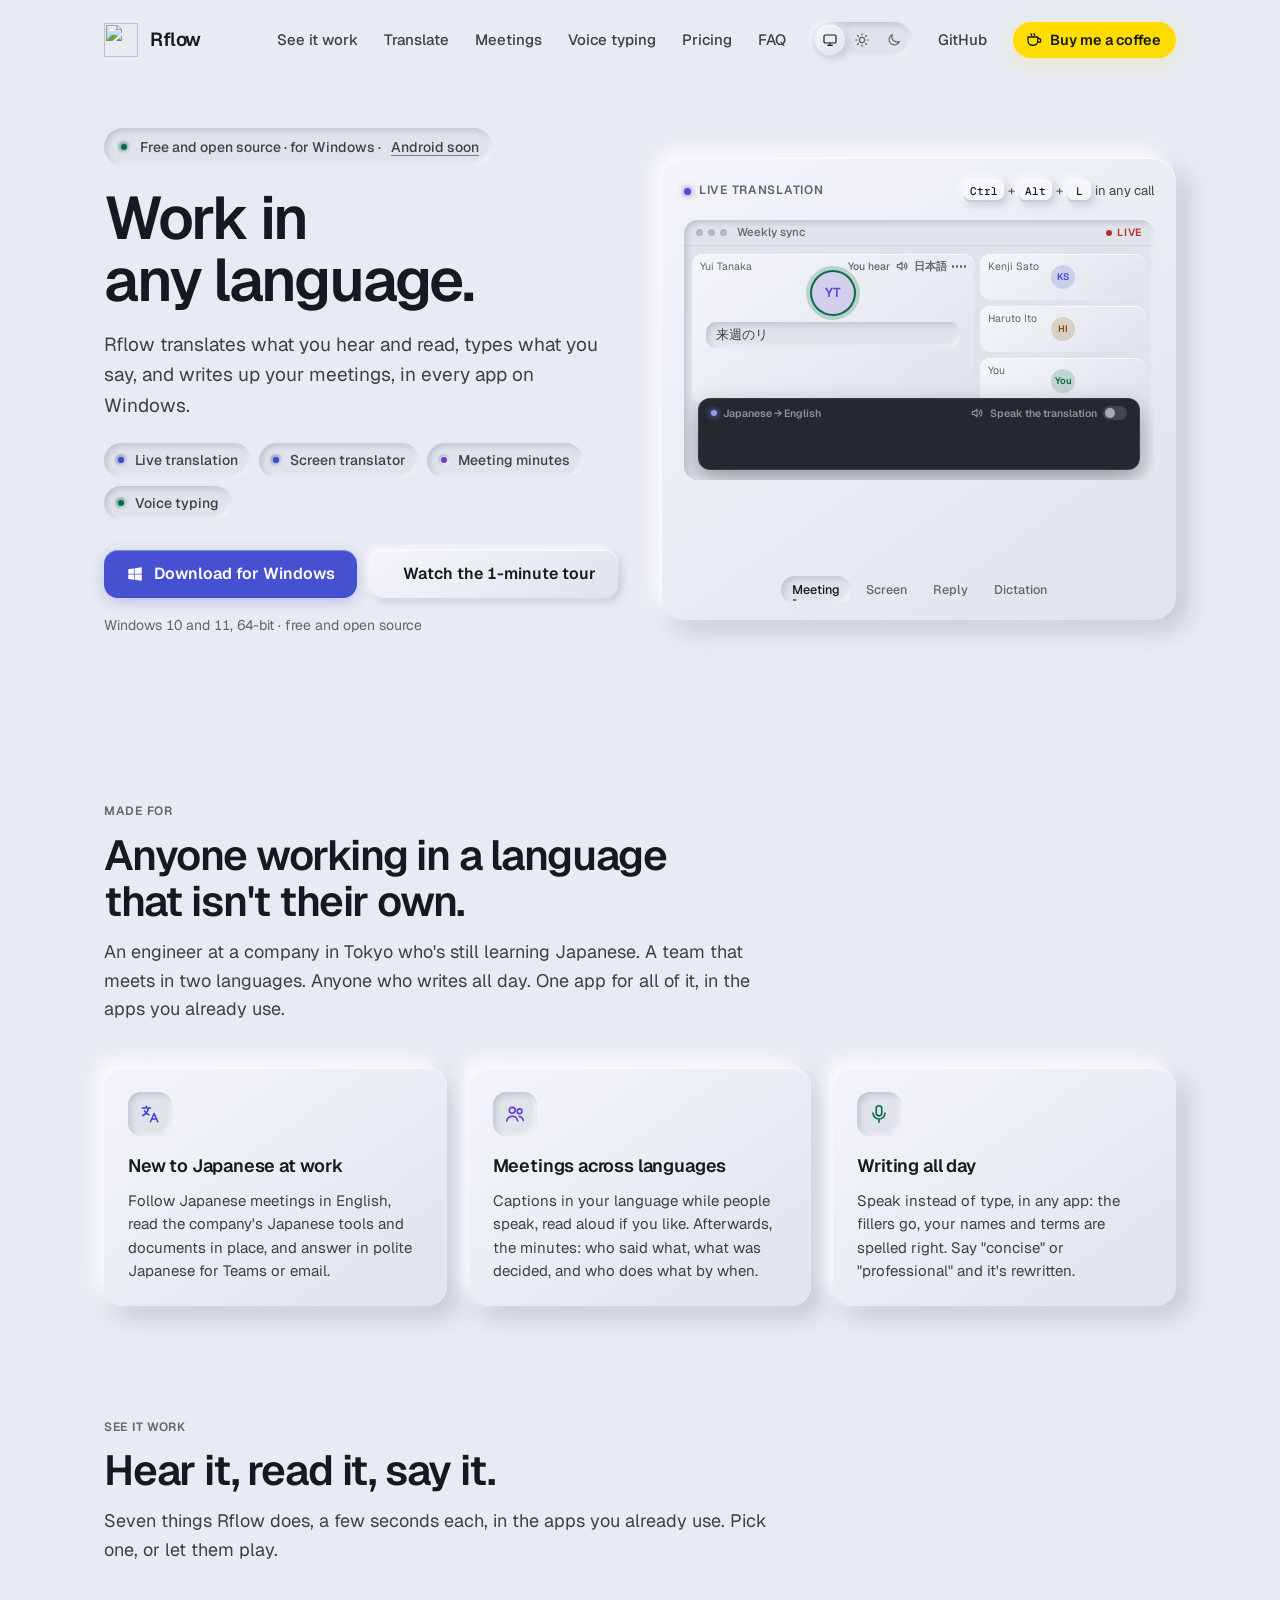
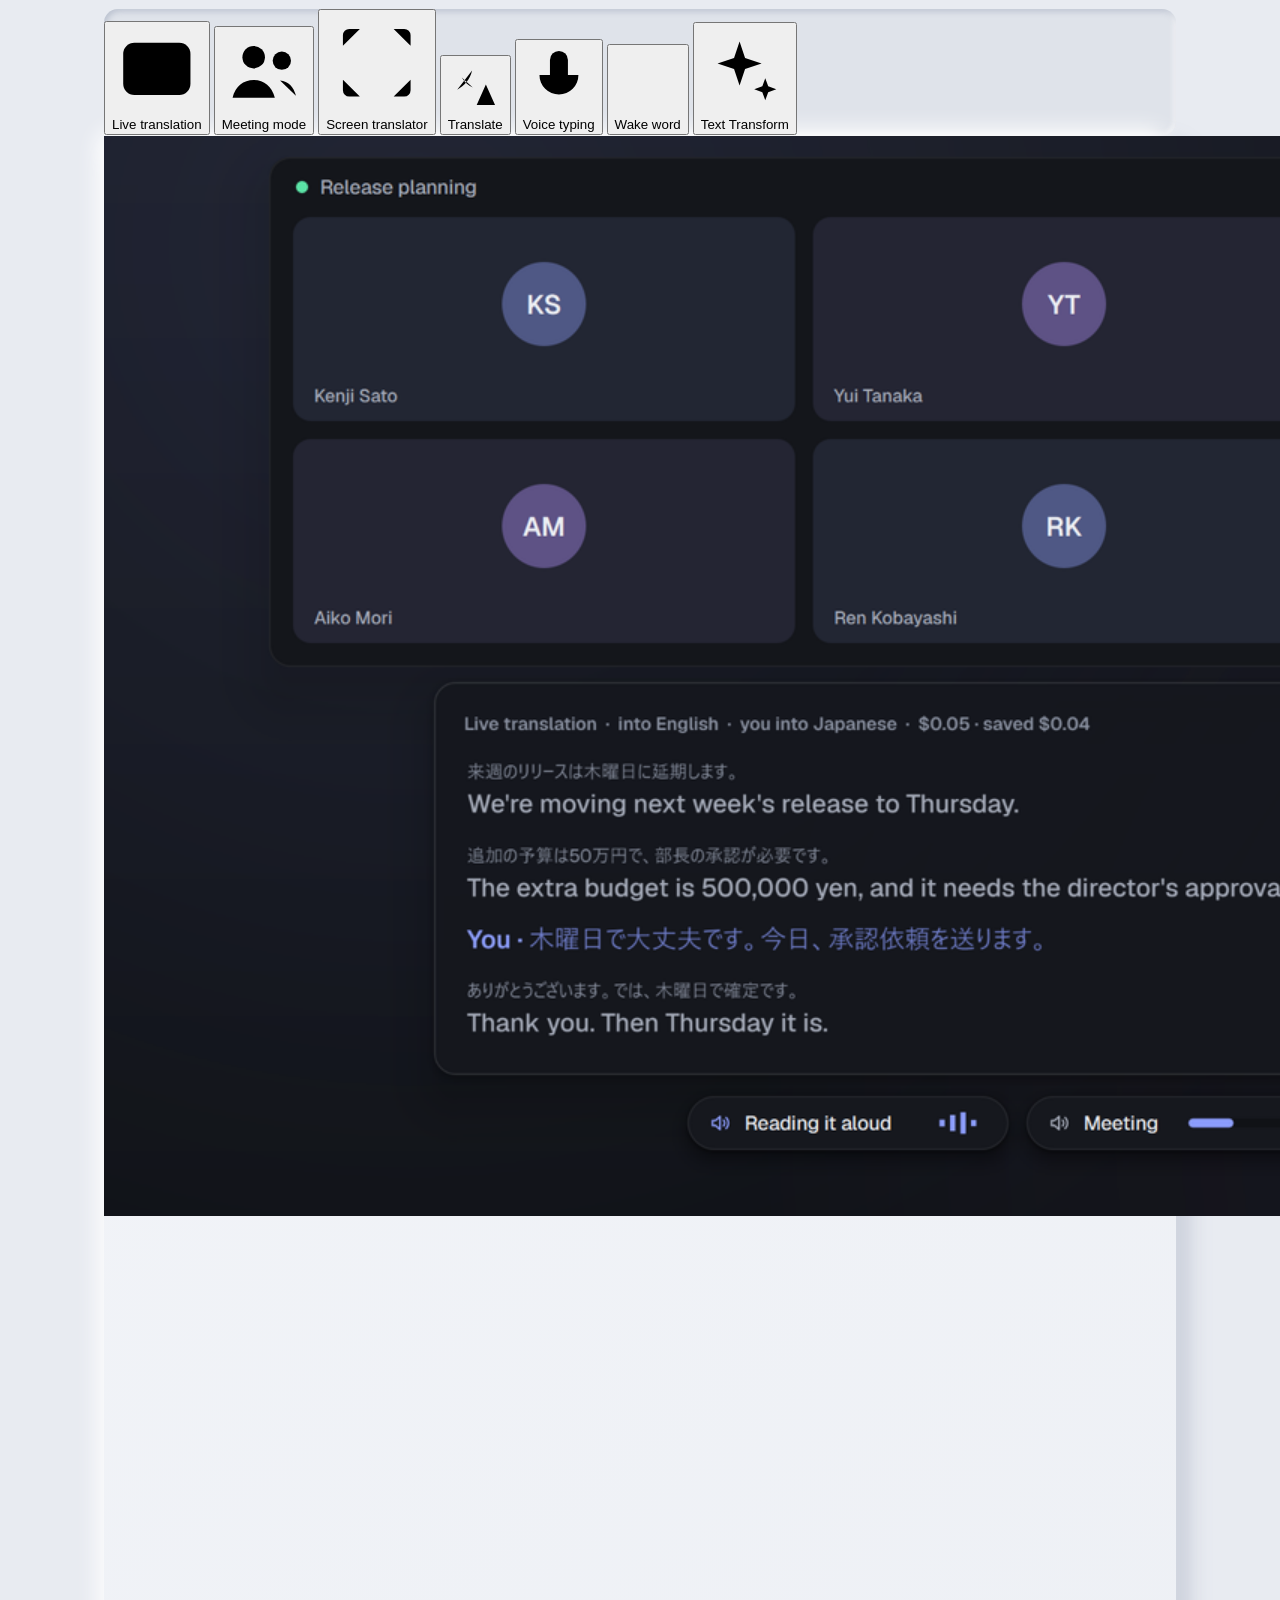
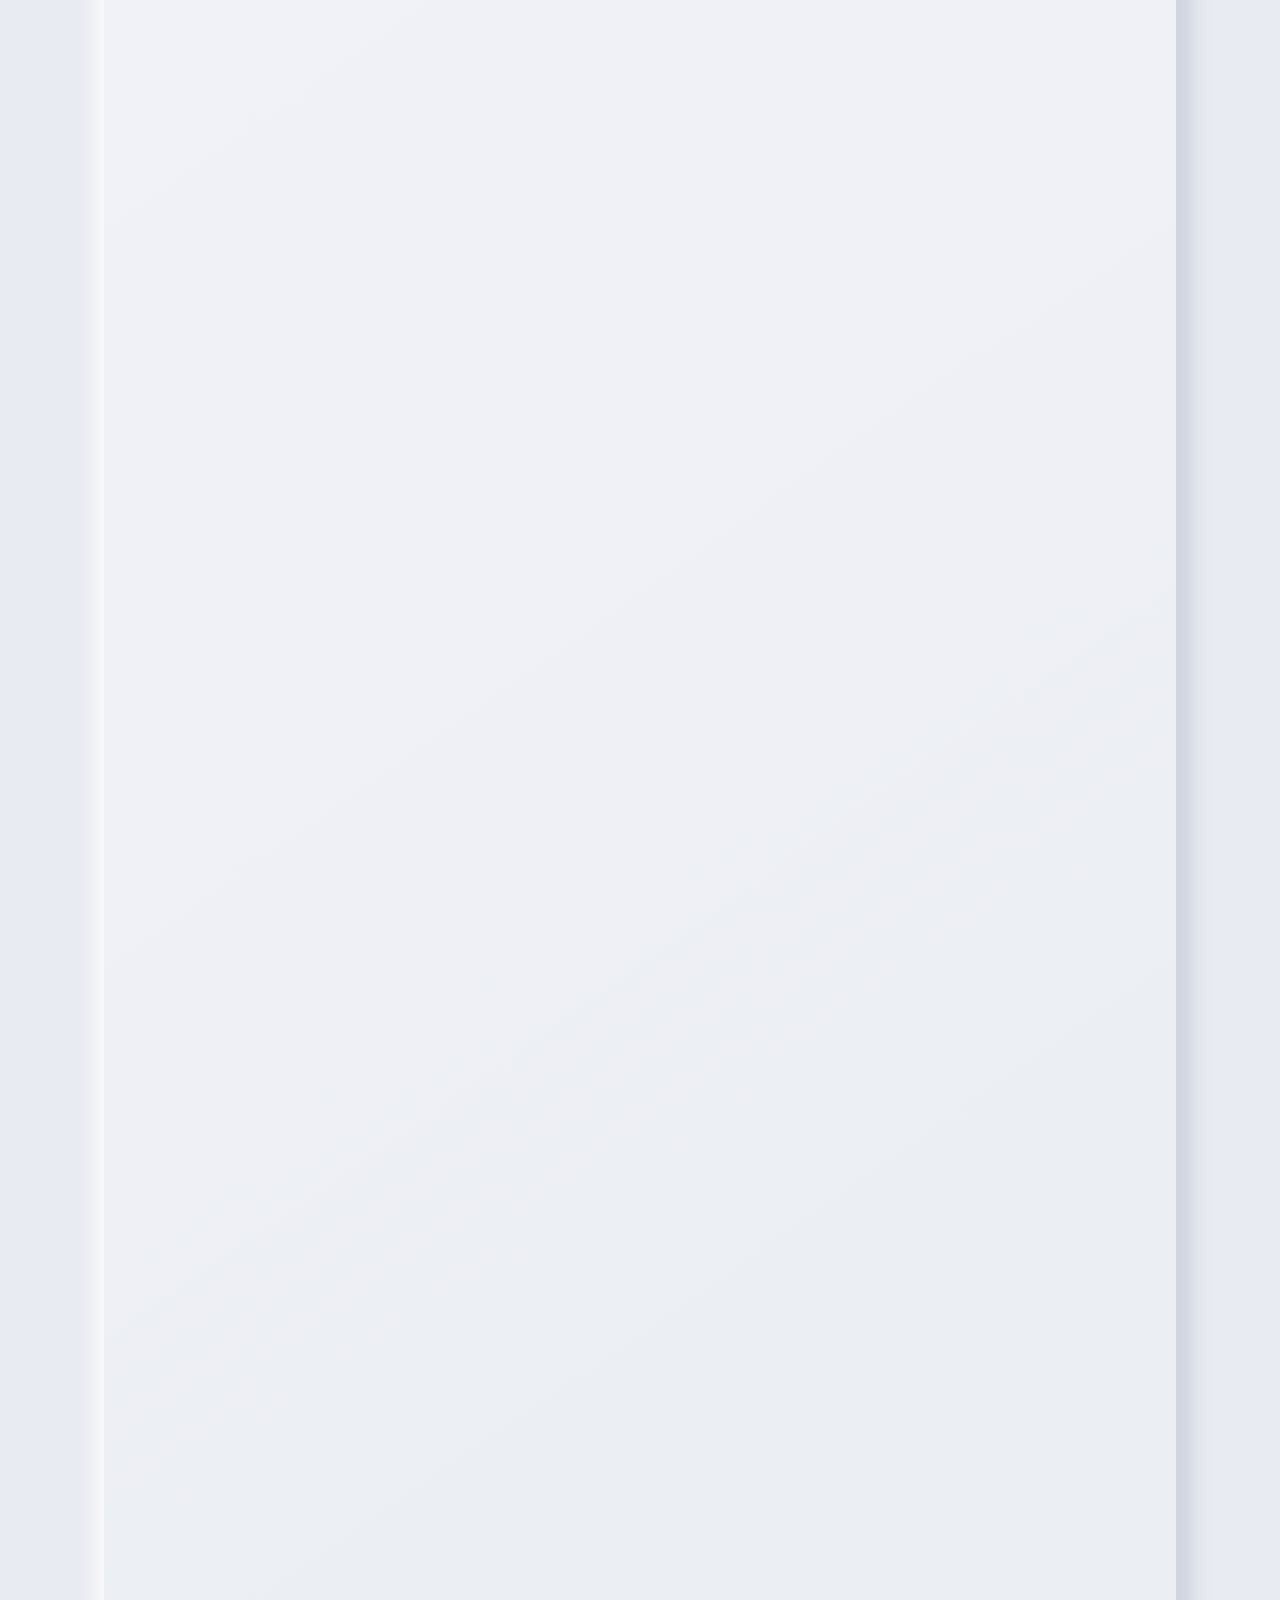
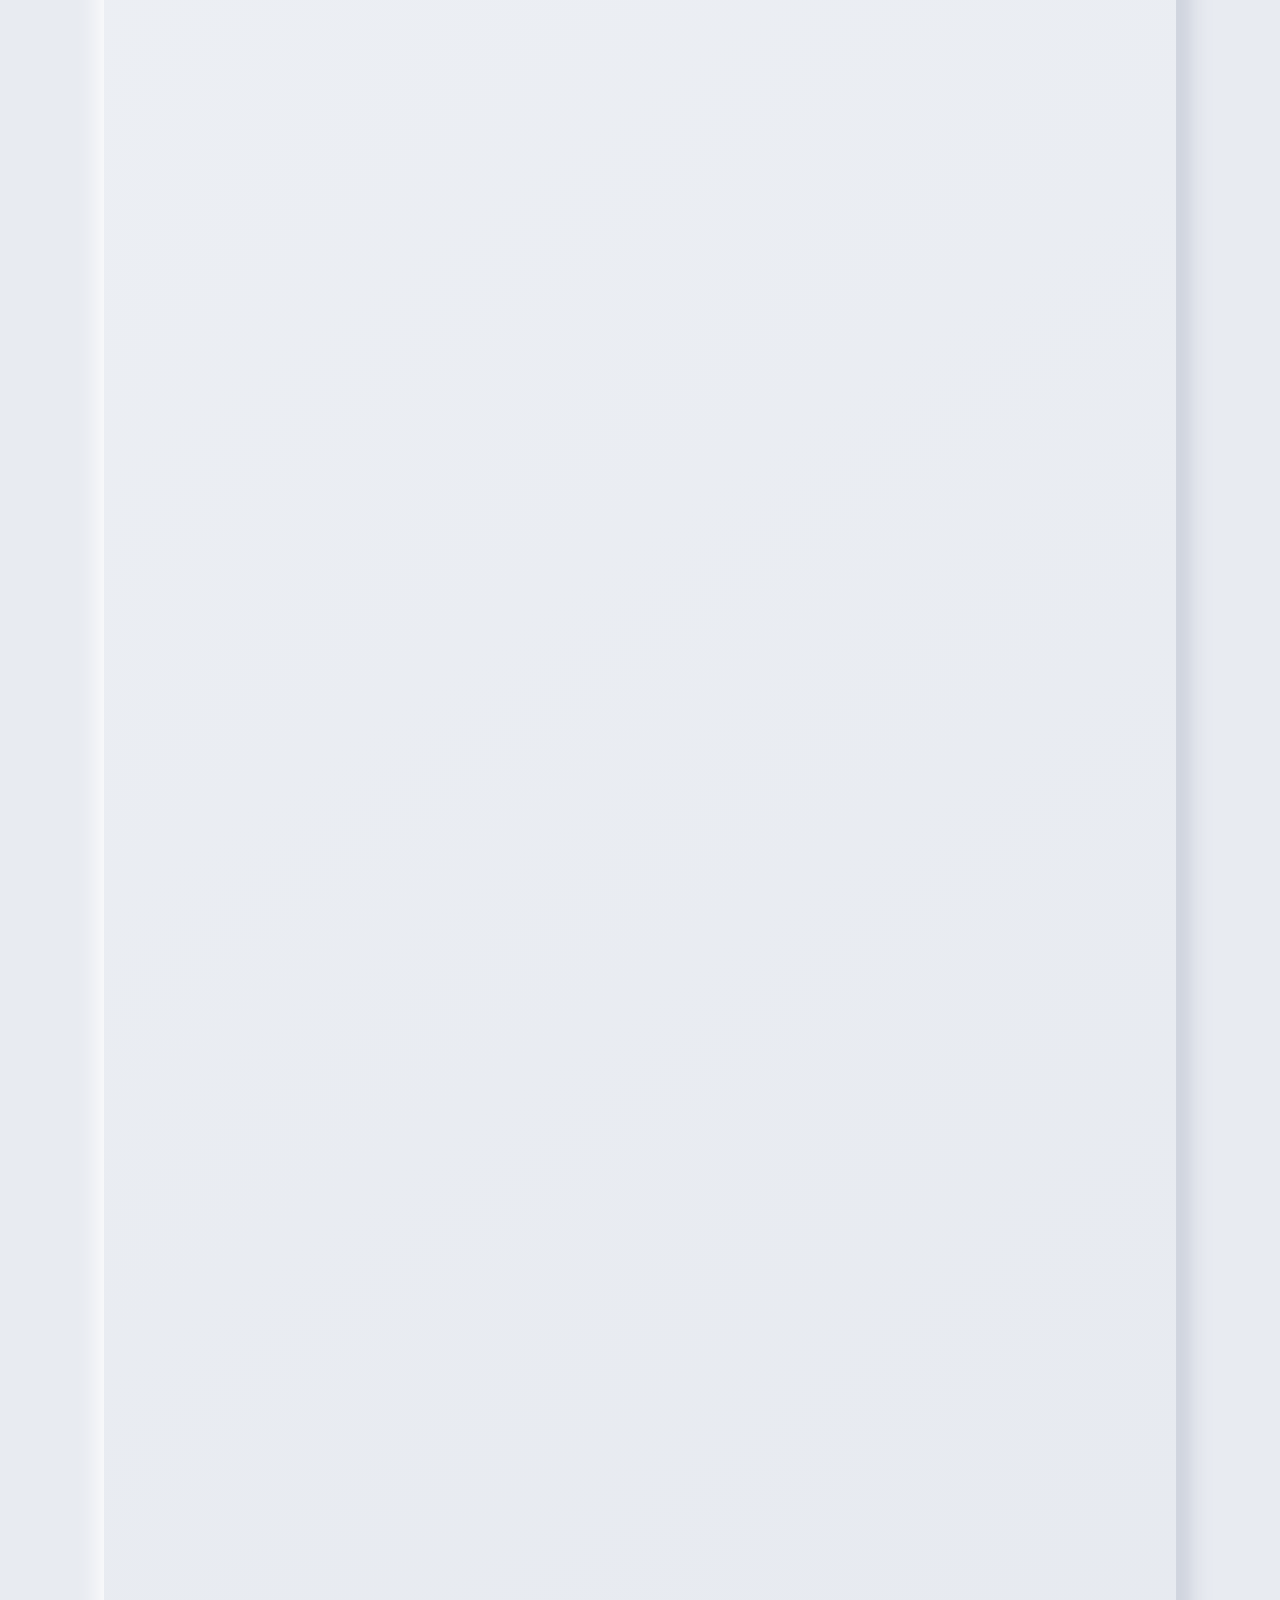
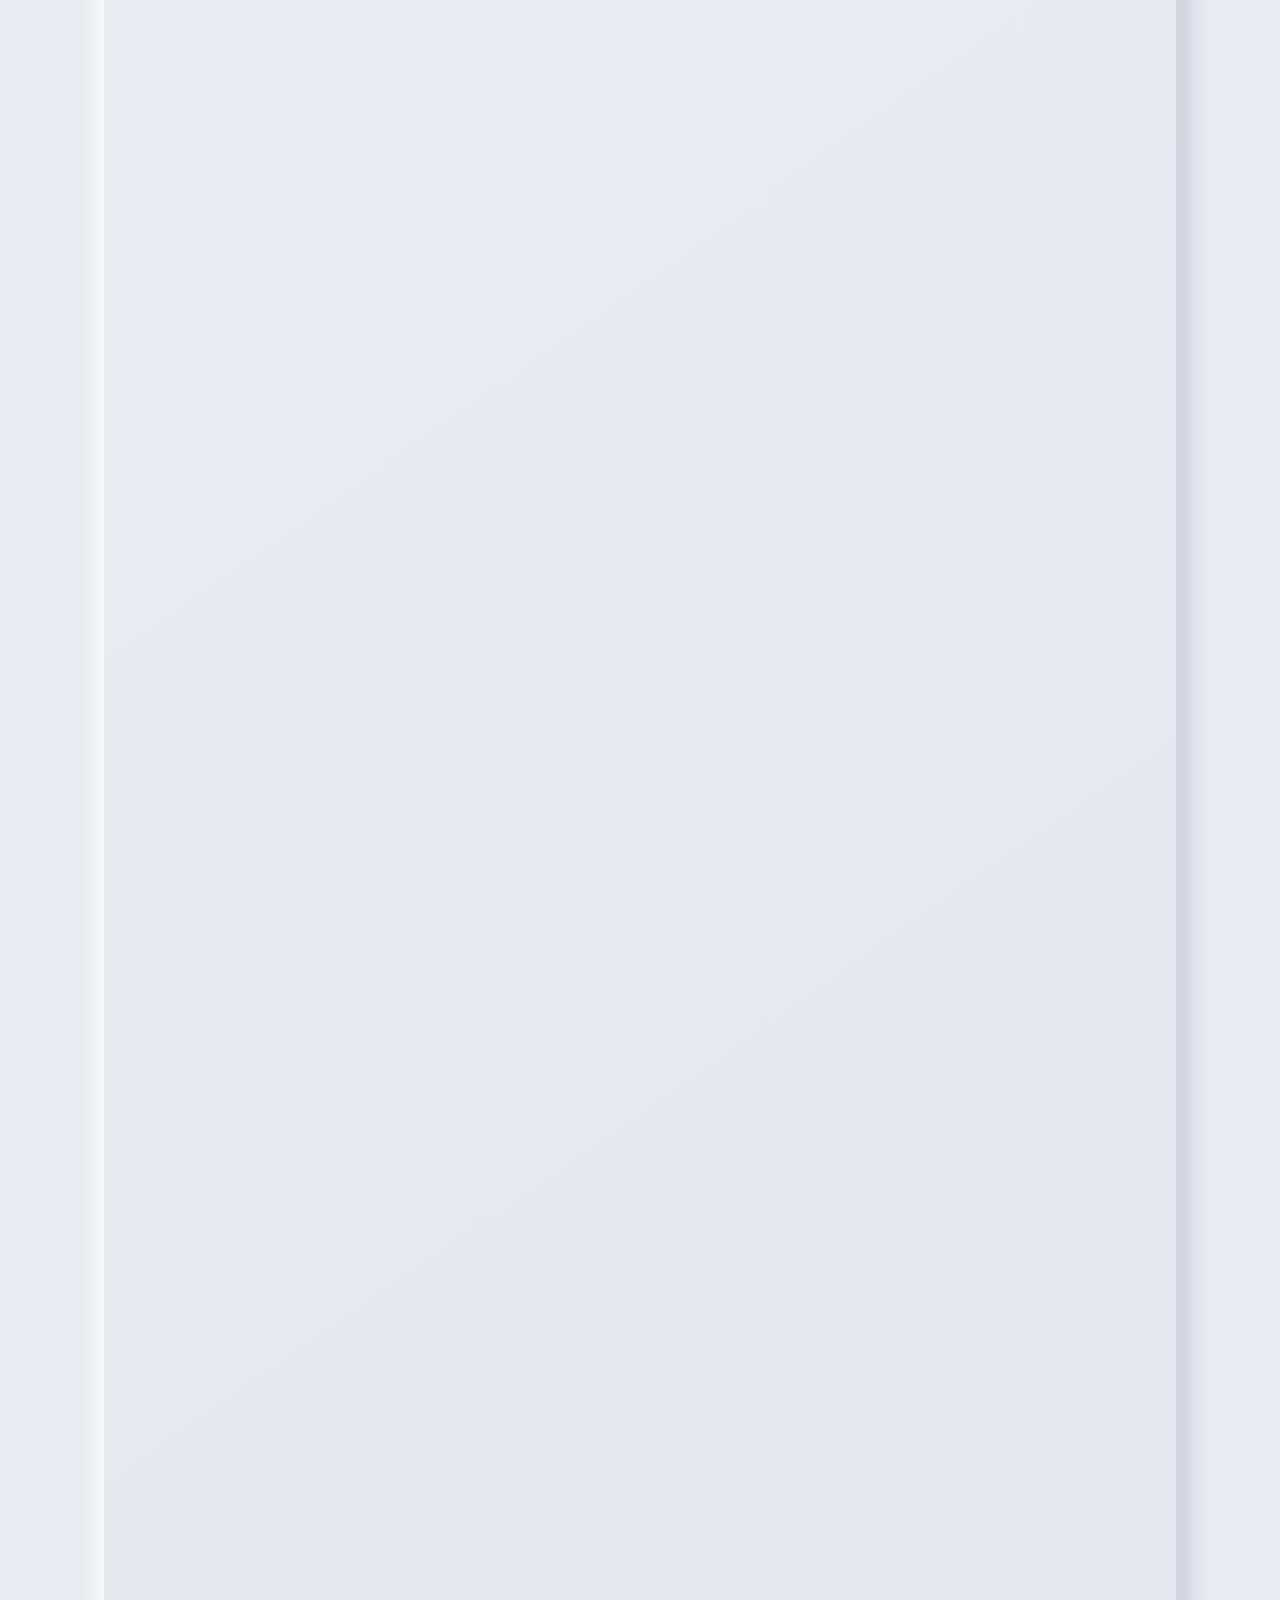
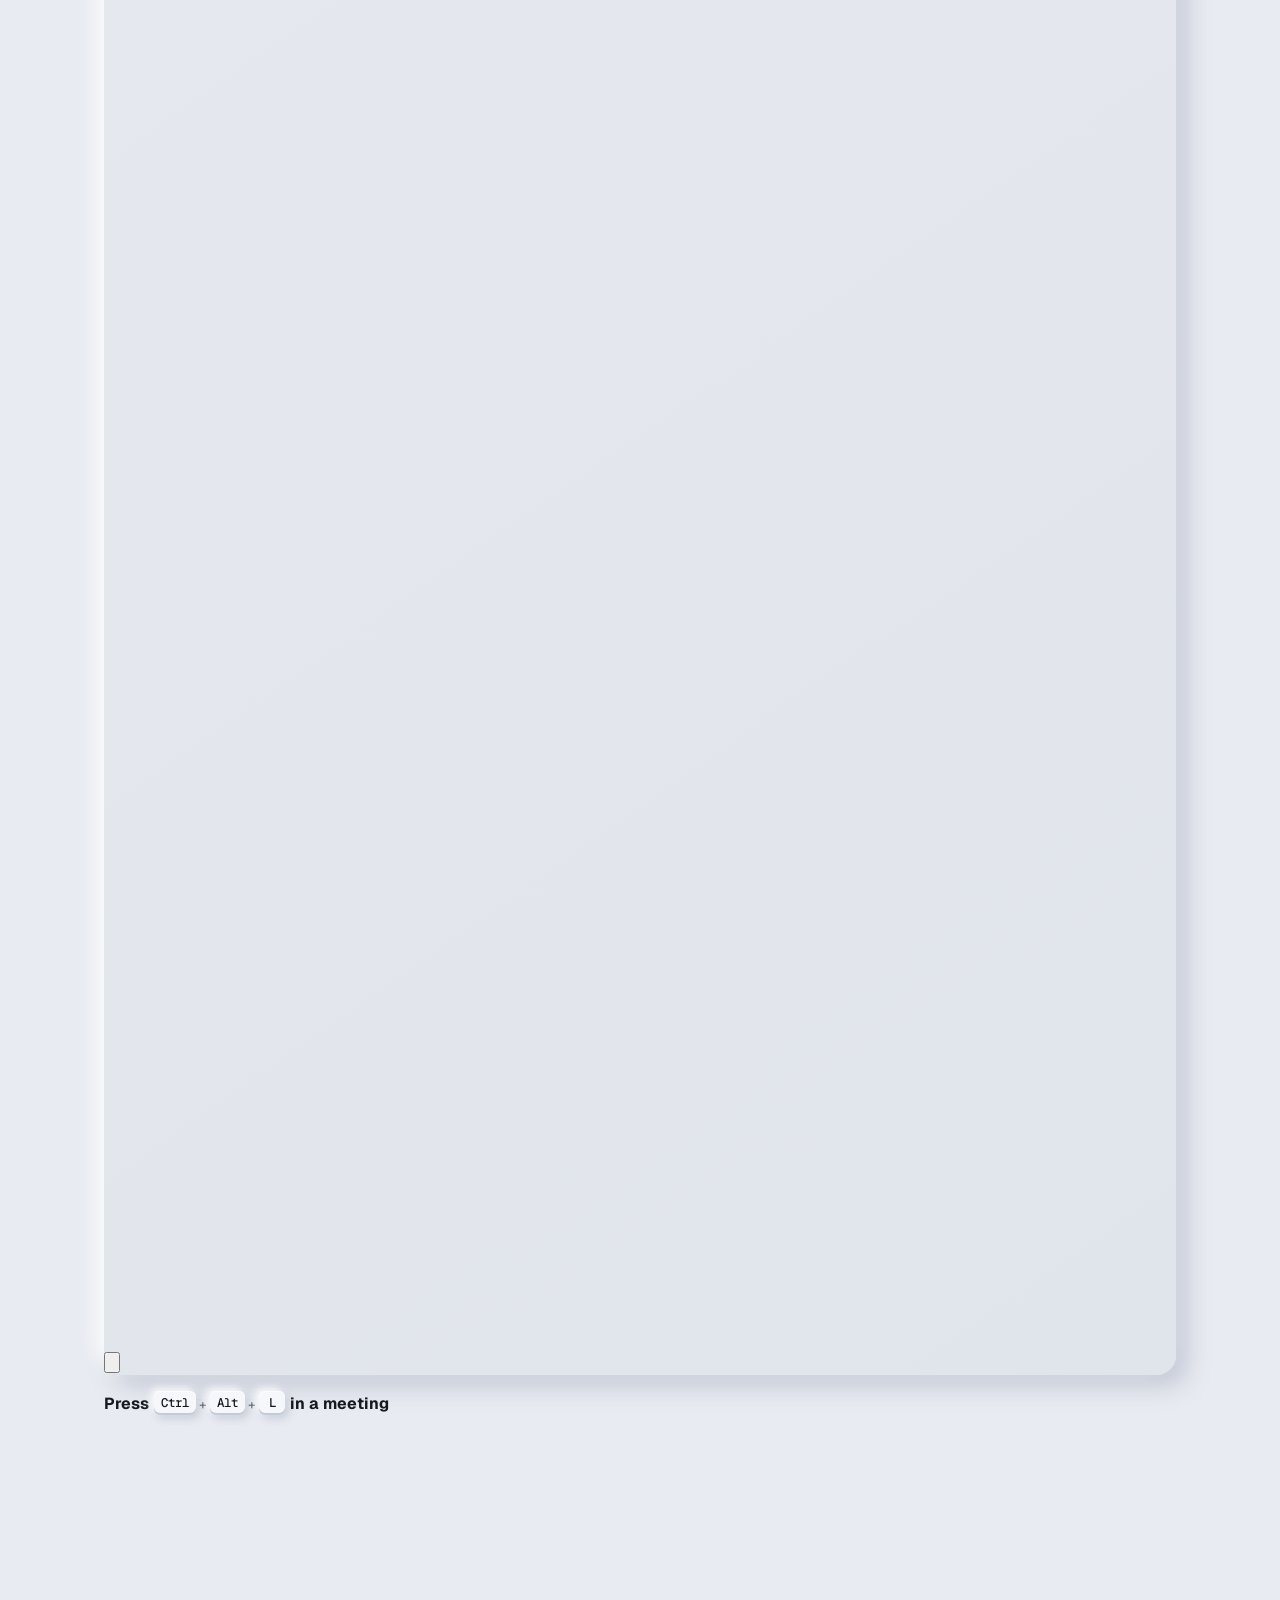
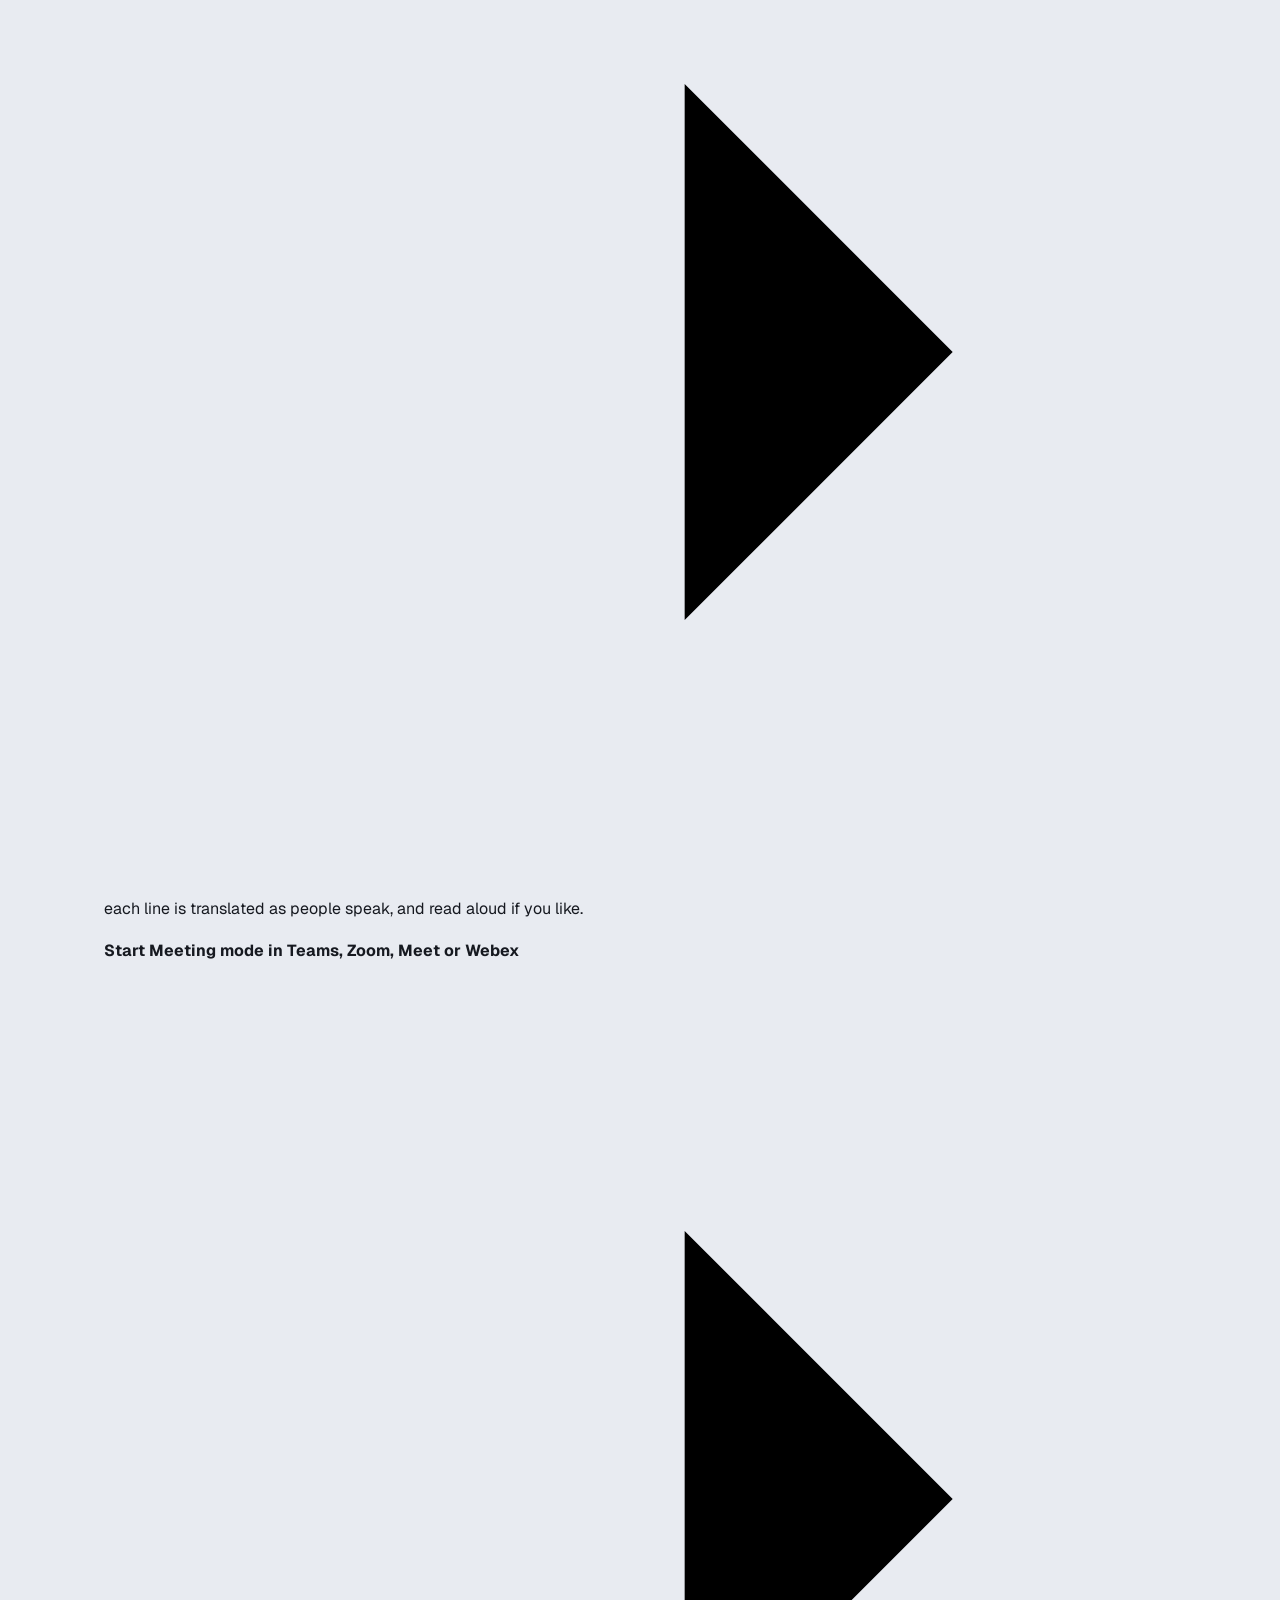
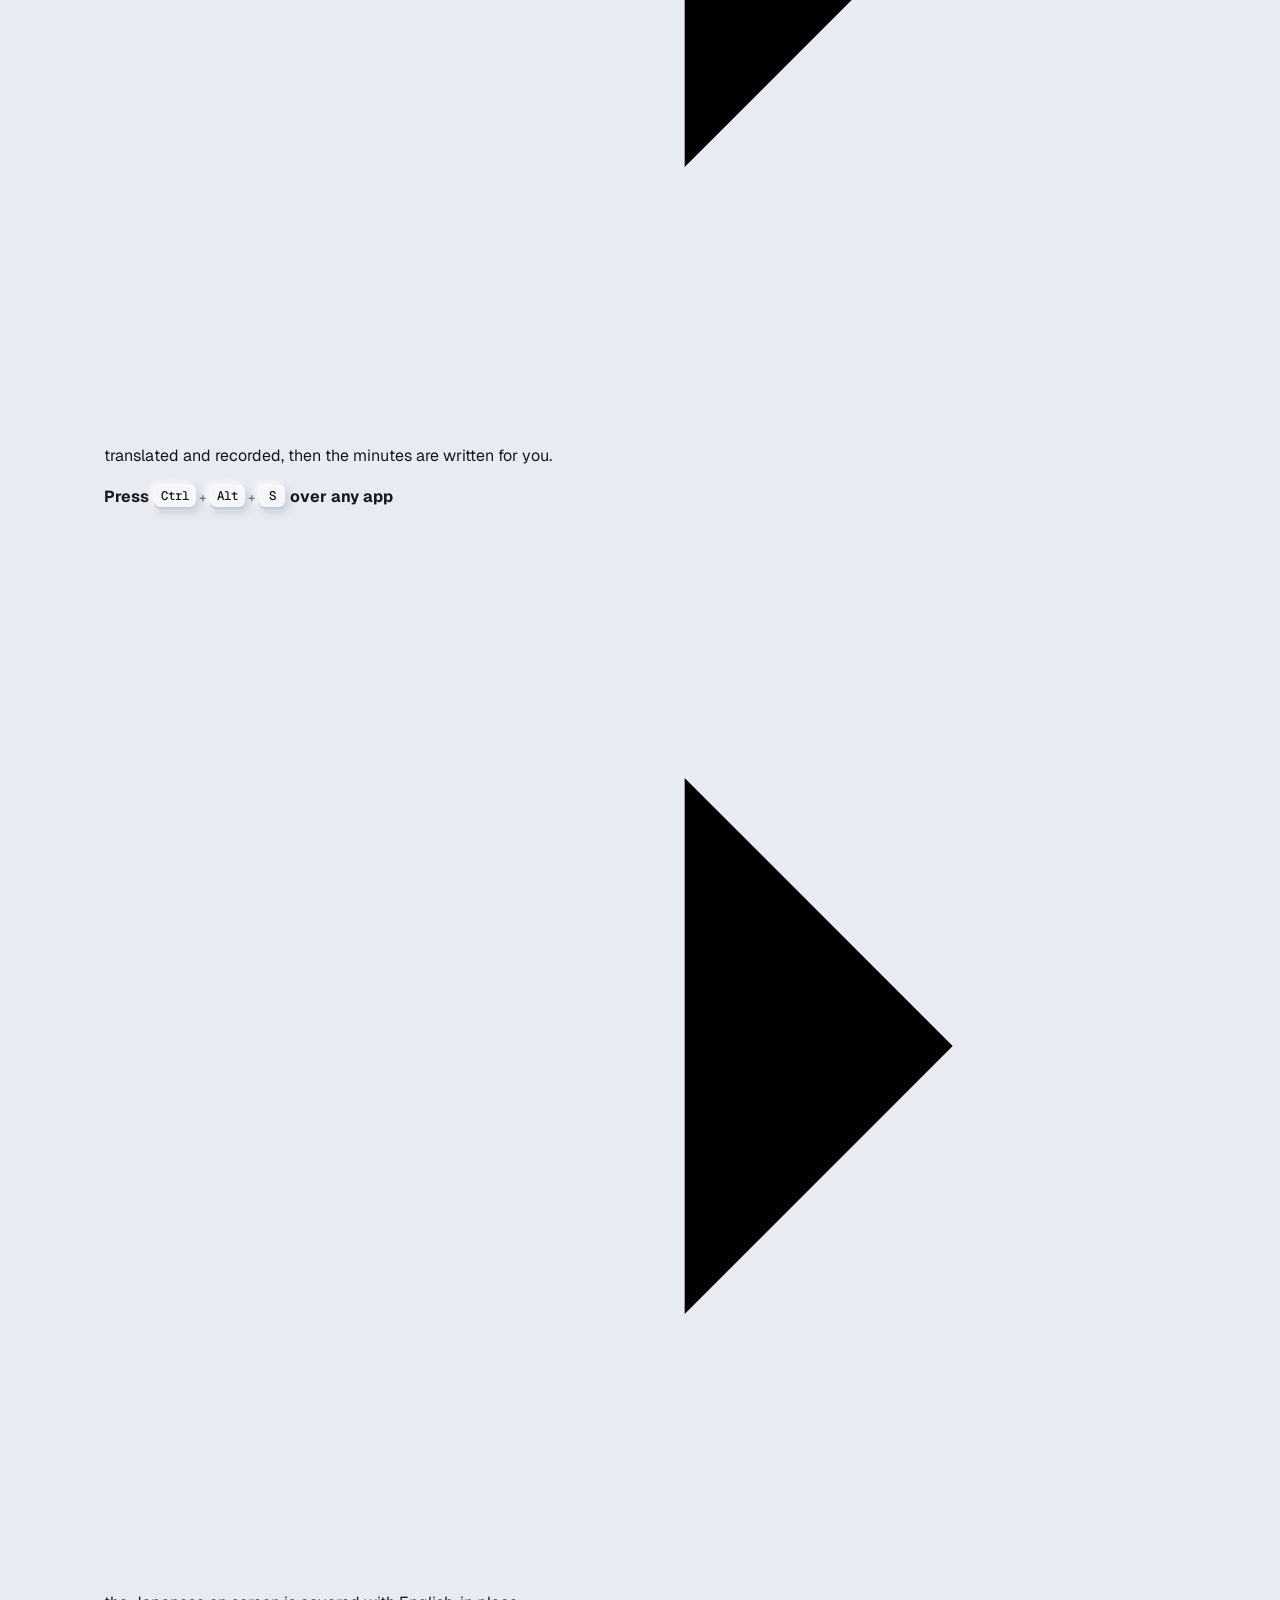
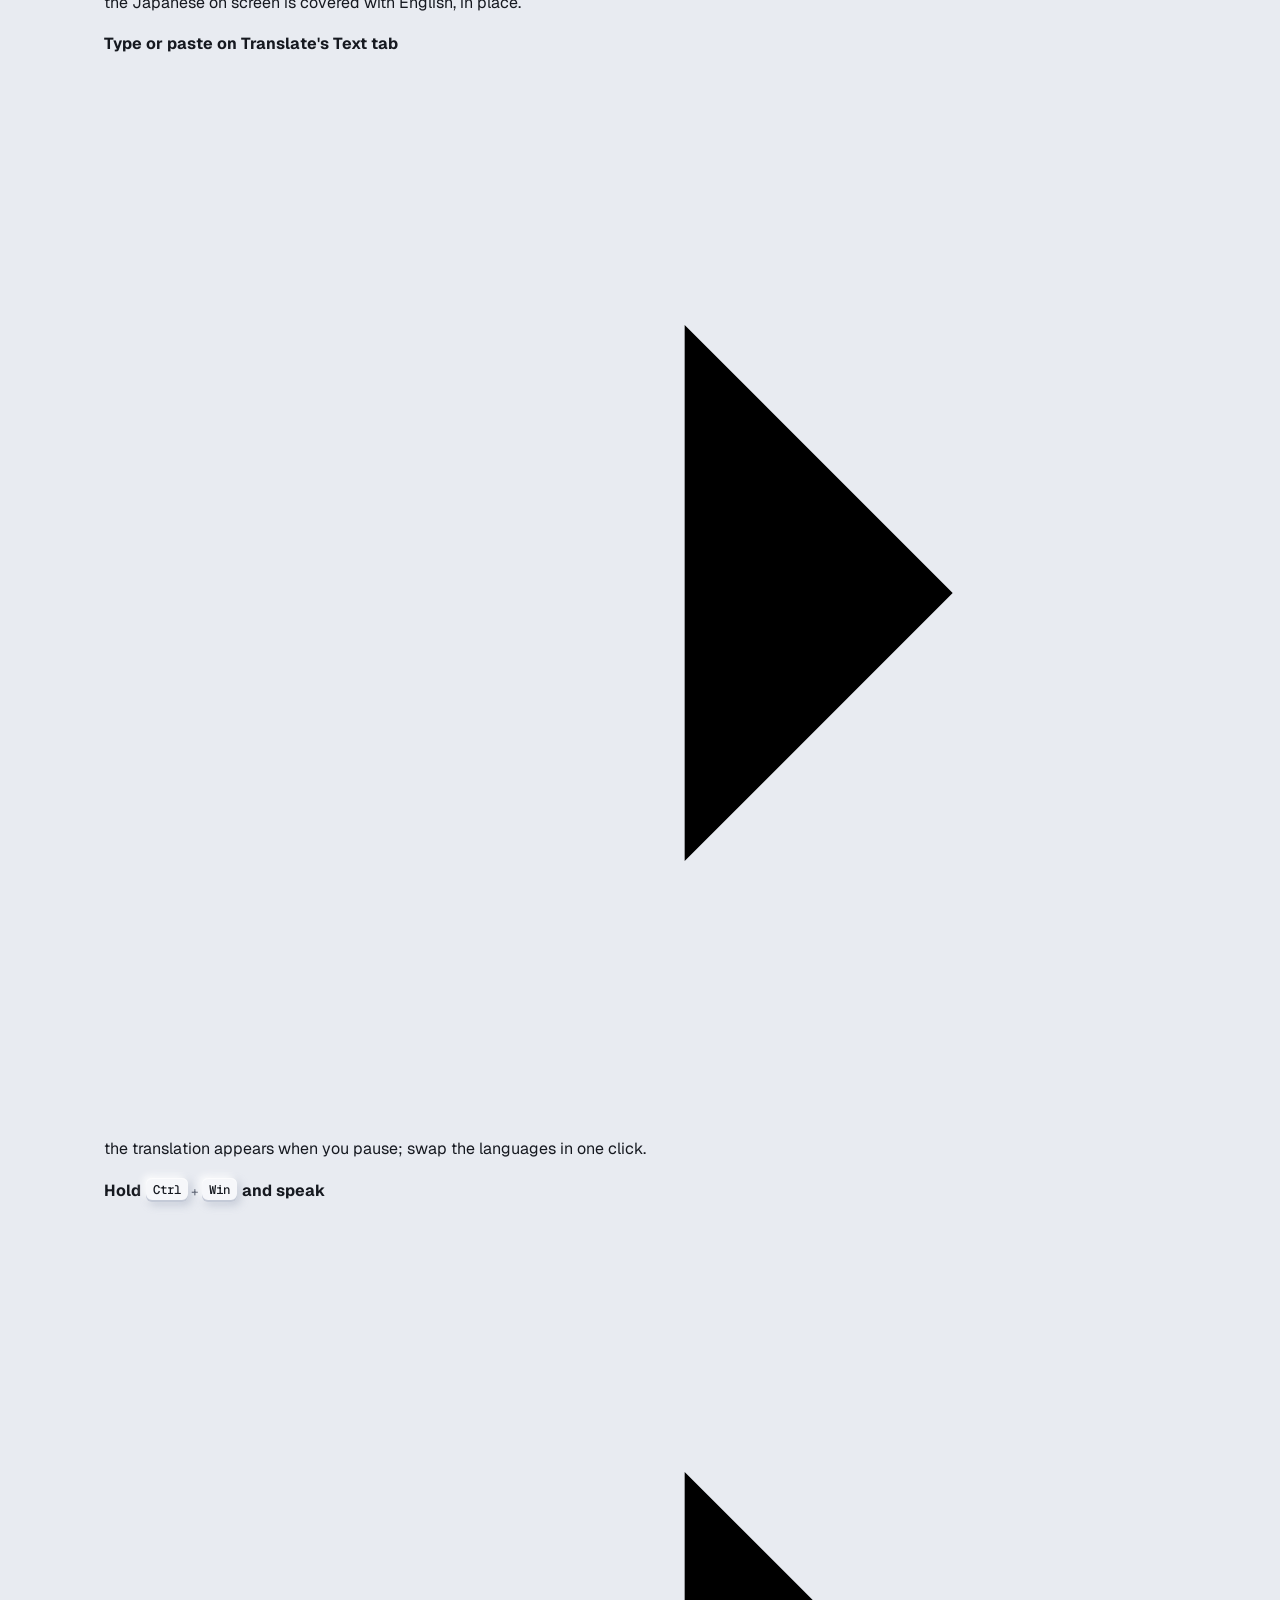
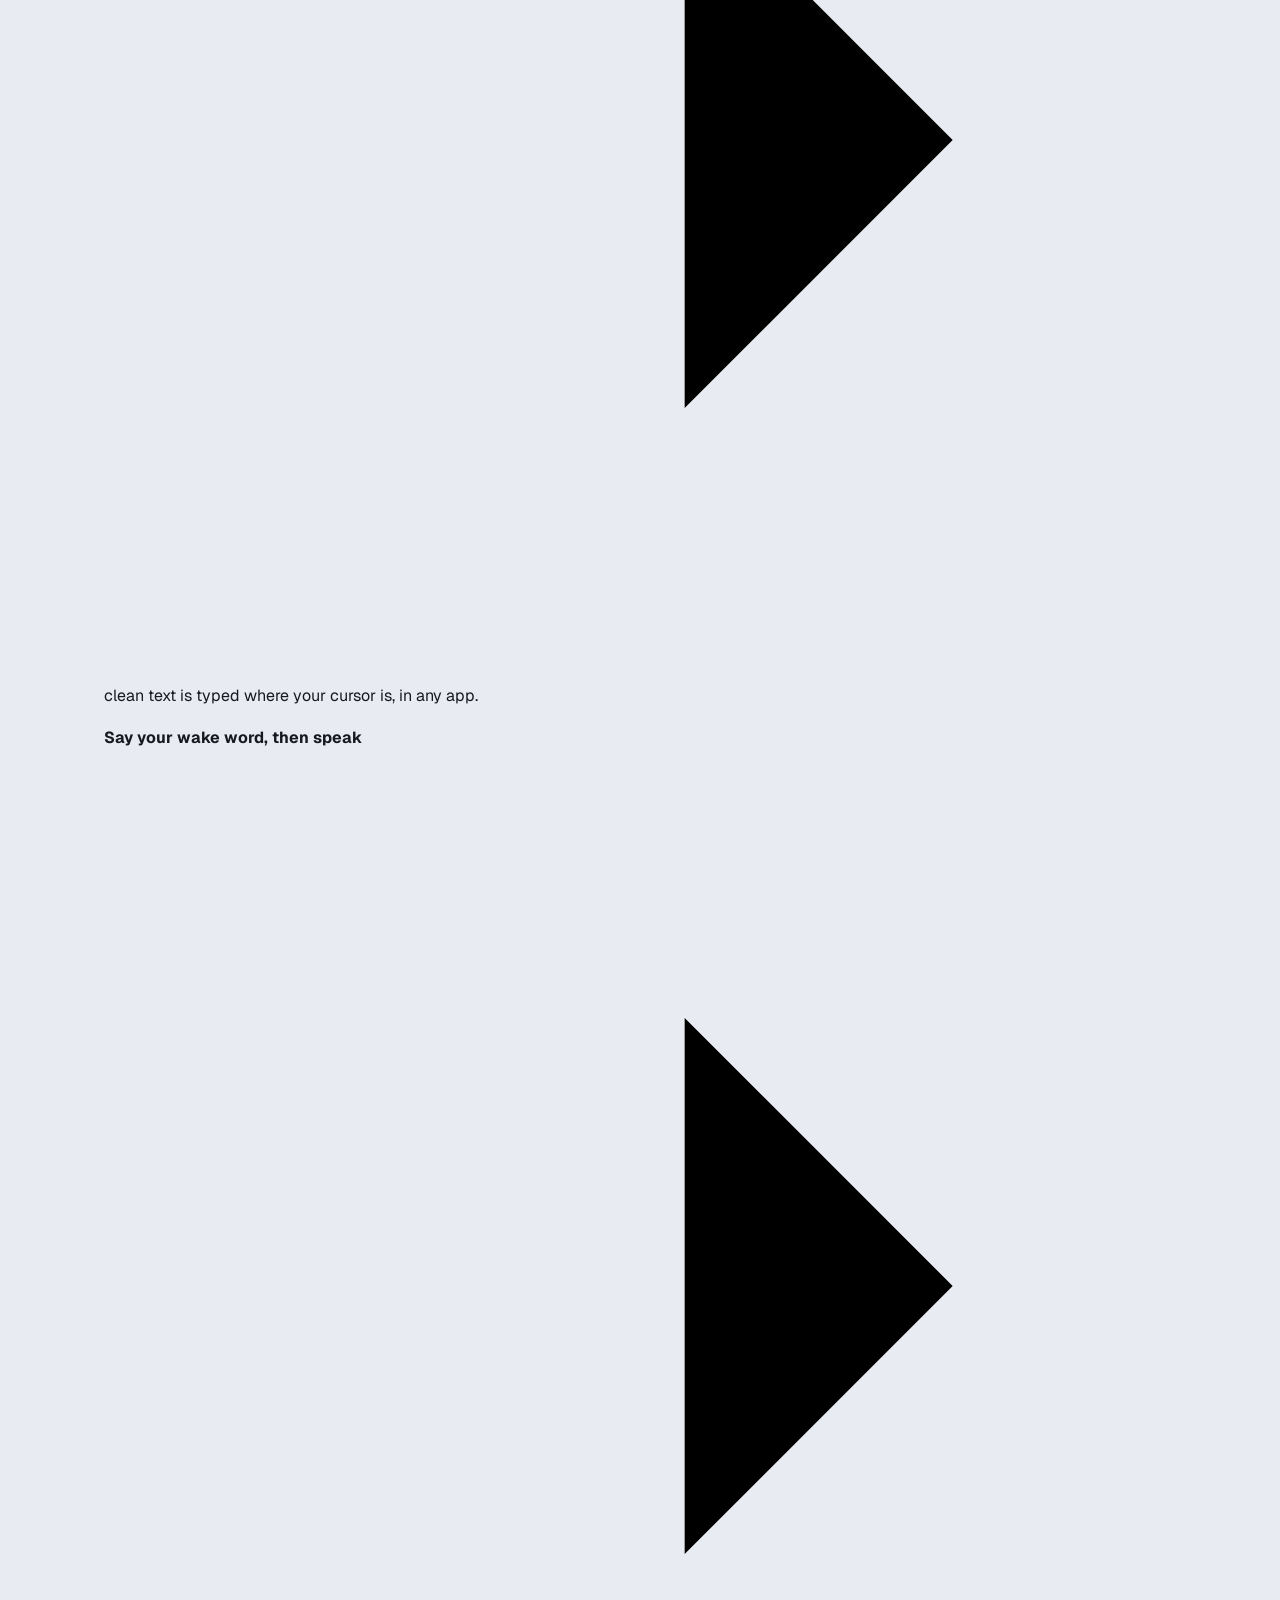
==== commit ef7aa66b: "Say on the website that Rflow for Android is coming A section with the phone in Meeting mode (Japane" ====
--- a/site/index.html
+++ b/site/index.html
@@ -279,6 +279,45 @@
   .hear-via .sw { position: relative; width: 30px; height: 17px; border-radius: 99px; background: var(--ok); }
   .hear-via .sw::after { content: ""; position: absolute; right: 2px; top: 2px; width: 13px; height: 13px; border-radius: 50%; background: var(--base); }
 
+
+  /* Coming to Android: a phone with a translated message and the Rflow Keyboard */
+  .eyebrow a { color: inherit; text-decoration: underline; text-underline-offset: 3px; text-decoration-color: var(--rim); }
+  .phone-wrap { display: grid; place-items: center; }
+  .phone { width: 290px; padding: 14px 12px 12px; border-radius: 40px; background: var(--well); color: var(--text);
+    box-shadow: var(--sh-1), inset 0 0 0 1px var(--line), inset 0 1px 0 var(--edge); font-size: 13px; line-height: 1.45; }
+  .ph-top { display: flex; justify-content: space-between; align-items: center; padding: 0 14px 10px; color: var(--text-2); font: 600 12px "Geist", sans-serif; }
+  .ph-top i { width: 64px; height: 18px; border-radius: 99px; background: var(--base); box-shadow: var(--in-2); }
+  .ph-head { display: flex; justify-content: space-between; align-items: center; padding: 6px 8px 12px; }
+  .ph-mode { display: flex; align-items: center; gap: 8px; font-size: 12px; font-weight: 600; letter-spacing: .06em; text-transform: uppercase; color: var(--text-3); }
+  .ph-mode i { width: 7px; height: 7px; border-radius: 50%; background: var(--violet); box-shadow: 0 0 6px var(--violet); }
+  .ph-rec { display: flex; align-items: center; gap: 6px; color: var(--live); font: 600 12px "Geist Mono", monospace; }
+  .ph-rec i { width: 7px; height: 7px; border-radius: 50%; background: currentColor; animation: ph-blink 1.6s steps(1) infinite; }
+  .ph-langs { display: flex; align-items: center; justify-content: center; gap: 10px; margin-bottom: 12px; color: var(--text-3); font-size: 12.5px; }
+  .ph-langs span { padding: 4px 12px; border-radius: 99px; color: var(--text); font-weight: 500; }
+  .ph-lines { display: grid; gap: 10px; min-height: 196px; align-content: end; padding: 14px; border-radius: 20px; background: var(--base); box-shadow: var(--in-2); }
+  .ph-lines p { margin: 0; color: var(--text-2); font-size: 14px; line-height: 1.45; }
+  .ph-lines p.now { color: var(--text); font-size: 16px; font-weight: 500; }
+  .ph-lines [lang="ja"] { display: block; margin-bottom: 2px; color: var(--text-3); font-size: 12px; font-weight: 400;
+    font-family: "Geist", "Yu Gothic UI", "Yu Gothic", Meiryo, "Hiragino Sans", "Noto Sans JP", sans-serif; }
+  .ph-caret { display: inline-block; width: 2px; height: 1.1em; margin-left: 2px; vertical-align: -.2em; background: var(--iris); animation: ph-blink 1.1s steps(1) infinite; }
+  @keyframes ph-blink { 50% { opacity: 0; } }
+  .ph-speak { display: flex; justify-content: space-between; align-items: center; margin: 12px 4px; padding: 10px 14px; border-radius: 16px;
+    background: linear-gradient(145deg, var(--cx-a), var(--cx-b)); box-shadow: var(--sh-3), inset 0 1px 0 var(--edge); font-size: 13px; font-weight: 500; }
+  .ph-speak span { display: flex; align-items: center; gap: 8px; }
+  .ph-speak svg { width: 16px; height: 16px; fill: none; stroke: var(--ok); stroke-width: 2; stroke-linecap: round; stroke-linejoin: round; }
+  .ph-switch { position: relative; width: 36px; height: 20px; border-radius: 99px; background: var(--ok); }
+  .ph-switch::after { content: ""; position: absolute; right: 3px; top: 3px; width: 14px; height: 14px; border-radius: 50%; background: var(--base); }
+  .ph-bottom { display: grid; grid-template-columns: 1fr auto 1fr; align-items: center; padding: 4px 10px 6px; }
+  .ph-wave { display: flex; align-items: center; gap: 2px; height: 20px; }
+  .ph-wave i { width: 2px; height: 4px; border-radius: 1px; background: var(--live); animation: ph-bar .8s ease-in-out infinite alternate; }
+  .ph-wave i:nth-child(2n) { animation-delay: -.3s; } .ph-wave i:nth-child(3n) { animation-delay: -.55s; }
+  @keyframes ph-bar { to { height: 18px; } }
+  .ph-stop { display: grid; place-items: center; width: 56px; height: 56px; border-radius: 50%; background: var(--live);
+    box-shadow: 0 0 0 6px color-mix(in srgb, var(--live) 18%, transparent), var(--sh-2); }
+  .ph-stop i { width: 18px; height: 18px; border-radius: 4px; background: #fff; }
+  .ph-min { justify-self: end; color: var(--text-3); font-size: 11.5px; line-height: 1.3; text-align: right; }
+  @media (prefers-reduced-motion: reduce) { .ph-wave i, .ph-caret { animation: none; } }
+
   /* Pricing: what each part costs, paid to Google */
   .prices { display: grid; grid-template-columns: repeat(4, 1fr); gap: 22px; }
 
@@ -331,7 +370,7 @@
 
   <div class="hero">
     <div>
-      <span class="eyebrow well"><span class="lamp"></span>Free and open source · for Windows</span>
+      <span class="eyebrow well"><span class="lamp"></span>Free and open source · for Windows · <a href="#android">Android soon</a></span>
       <h1>Work in<br>any language.</h1>
       <p class="lead">Rflow translates what you hear and read, types what you say, and writes up your meetings, in every app on Windows.</p>
       <ul class="does">
@@ -621,6 +660,50 @@
   </div>
 </section>
 
+<section id="android">
+  <div class="wrap">
+    <div class="two">
+      <div>
+        <div class="caps">Coming to Android</div>
+        <h2>Rflow, <br>in your pocket.</h2>
+        <p class="sub">Rflow for Android is on its way, open source like the Windows app and with the same Gemini key. It starts with
+          the two things a phone does best: understanding the people around you, and writing up the meeting.</p>
+        <ul class="list">
+          <li><span class="icon well iris"><svg class="i" viewBox="0 0 24 24" aria-hidden="true"><path d="M4 9.5h3.5L12 5.5v13l-4.5-4H4z"/><path d="M15.5 9a4 4 0 0 1 0 6M18 6.5a7.5 7.5 0 0 1 0 11"/></svg></span>
+            <div><h3>Live translation</h3><p>Japanese spoken in the room, or played by a video, read in English on your phone as it's said,
+              and heard in English too if you like.</p></div></li>
+          <li><span class="icon well violet"><svg class="i" viewBox="0 0 24 24"><rect x="5" y="3.5" width="14" height="17" rx="2"/><path d="M8.5 8h7M8.5 12h7M8.5 16h4"/></svg></span>
+            <div><h3>Meeting mode</h3><p>Lay the phone on the table: it translates live, records on the phone, and writes the minutes when the
+              meeting ends.</p></div></li>
+          <li><span class="icon well"><svg class="i" viewBox="0 0 24 24"><circle cx="12" cy="12" r="8.5"/><path d="M12 7.5V12l3 2"/></svg></span>
+            <div><h3>Then the rest</h3><p>Voice typing with the Rflow Keyboard, translating any text, and the Screen translator.</p></div></li>
+        </ul>
+        <div class="cta" style="margin-top: 30px">
+          <a class="button" href="https://github.com/karthi-ai-engineer/rflow-android"><svg width="18" height="18" viewBox="0 0 24 24" fill="currentColor" aria-hidden="true"><path d="M12 2a10 10 0 0 0-3.16 19.49c.5.09.68-.22.68-.48v-1.7c-2.78.6-3.37-1.34-3.37-1.34-.45-1.16-1.11-1.47-1.11-1.47-.91-.62.07-.6.07-.6 1 .07 1.53 1.03 1.53 1.03.89 1.53 2.34 1.09 2.91.83.09-.65.35-1.09.63-1.34-2.22-.25-4.56-1.11-4.56-4.94 0-1.09.39-1.98 1.03-2.68-.1-.25-.45-1.27.1-2.65 0 0 .84-.27 2.75 1.02a9.5 9.5 0 0 1 5 0c1.91-1.29 2.75-1.02 2.75-1.02.55 1.38.2 2.4.1 2.65.64.7 1.03 1.59 1.03 2.68 0 3.84-2.34 4.69-4.57 4.93.36.31.68.92.68 1.85v2.75c0 .27.18.58.69.48A10 10 0 0 0 12 2Z"/></svg>Follow it on GitHub</a>
+        </div>
+        <p class="release">Android 10 and newer · the plan is <a href="https://github.com/karthi-ai-engineer/rflow-android/blob/main/docs/plan.md">on GitHub</a></p>
+      </div>
+      <div class="phone-wrap">
+        <div class="phone" role="img" aria-label="Rflow for Android in Meeting mode: Japanese said in the room shown in English as it is spoken, Speak the translation on, recording for the minutes.">
+          <div class="ph-top"><span>9:41</span><i></i></div>
+          <div class="ph-head"><span class="ph-mode"><i></i>Meeting mode</span><span class="ph-rec"><i></i>12:04</span></div>
+          <div class="ph-langs"><span class="well">Japanese</span><b>→</b><span class="well">English</span></div>
+          <div class="ph-lines">
+            <p><span lang="ja">来週のリリースは木曜日に延期します。</span>We’re moving next week’s release to Thursday.</p>
+            <p class="now"><span lang="ja">資料は金曜日までにお願いします。</span>Please send the materials by Friday.<i class="ph-caret"></i></p>
+          </div>
+          <div class="ph-speak"><span><svg viewBox="0 0 24 24" aria-hidden="true"><path d="M4 9.5h3.5L12 5.5v13l-4.5-4H4z"/><path d="M15.5 9a4 4 0 0 1 0 6M18 6.5a7.5 7.5 0 0 1 0 11"/></svg>Speak the translation</span><i class="ph-switch"></i></div>
+          <div class="ph-bottom">
+            <span class="ph-wave"><i></i><i></i><i></i><i></i><i></i><i></i><i></i><i></i><i></i></span>
+            <span class="ph-stop"><i></i></span>
+            <span class="ph-min">Minutes<br>after</span>
+          </div>
+        </div>
+      </div>
+    </div>
+  </div>
+</section>
+
 <section id="faq">
   <div class="wrap">
     <div class="caps">FAQ</div>
@@ -641,6 +724,10 @@
         <p>Voice typing with Parakeet or Whisper stays on your laptop. Live translation sends what it listens to (other people's voices
           too) to Google Gemini, and says so before it starts. Meeting mode records on your laptop; to write the minutes, it sends the
           recording to Gemini. Translate and the Screen translator send only the text. Nothing goes to Rflow: there's no Rflow server.</p></details>
+      <details class="card"><summary>Is there a phone app?</summary>
+        <p>Rflow for Android is coming, starting with live translation and Meeting mode for meetings in the room; voice typing,
+          translating text and the Screen translator follow. It's open source too; follow it on <a href="https://github.com/karthi-ai-engineer/rflow-android">GitHub</a>. For
+          a Teams or Zoom call on the phone itself, use Rflow for Windows: Android doesn't let apps hear the sound of a call.</p></details>
       <details class="card"><summary>Is it really open source?</summary>
         <p>Yes, under the MIT License. The code, the issues and every change are on <a href="https://github.com/karthi-ai-engineer/rflow-ai">GitHub</a>; bug reports,
           ideas and pull requests are welcome.</p></details>
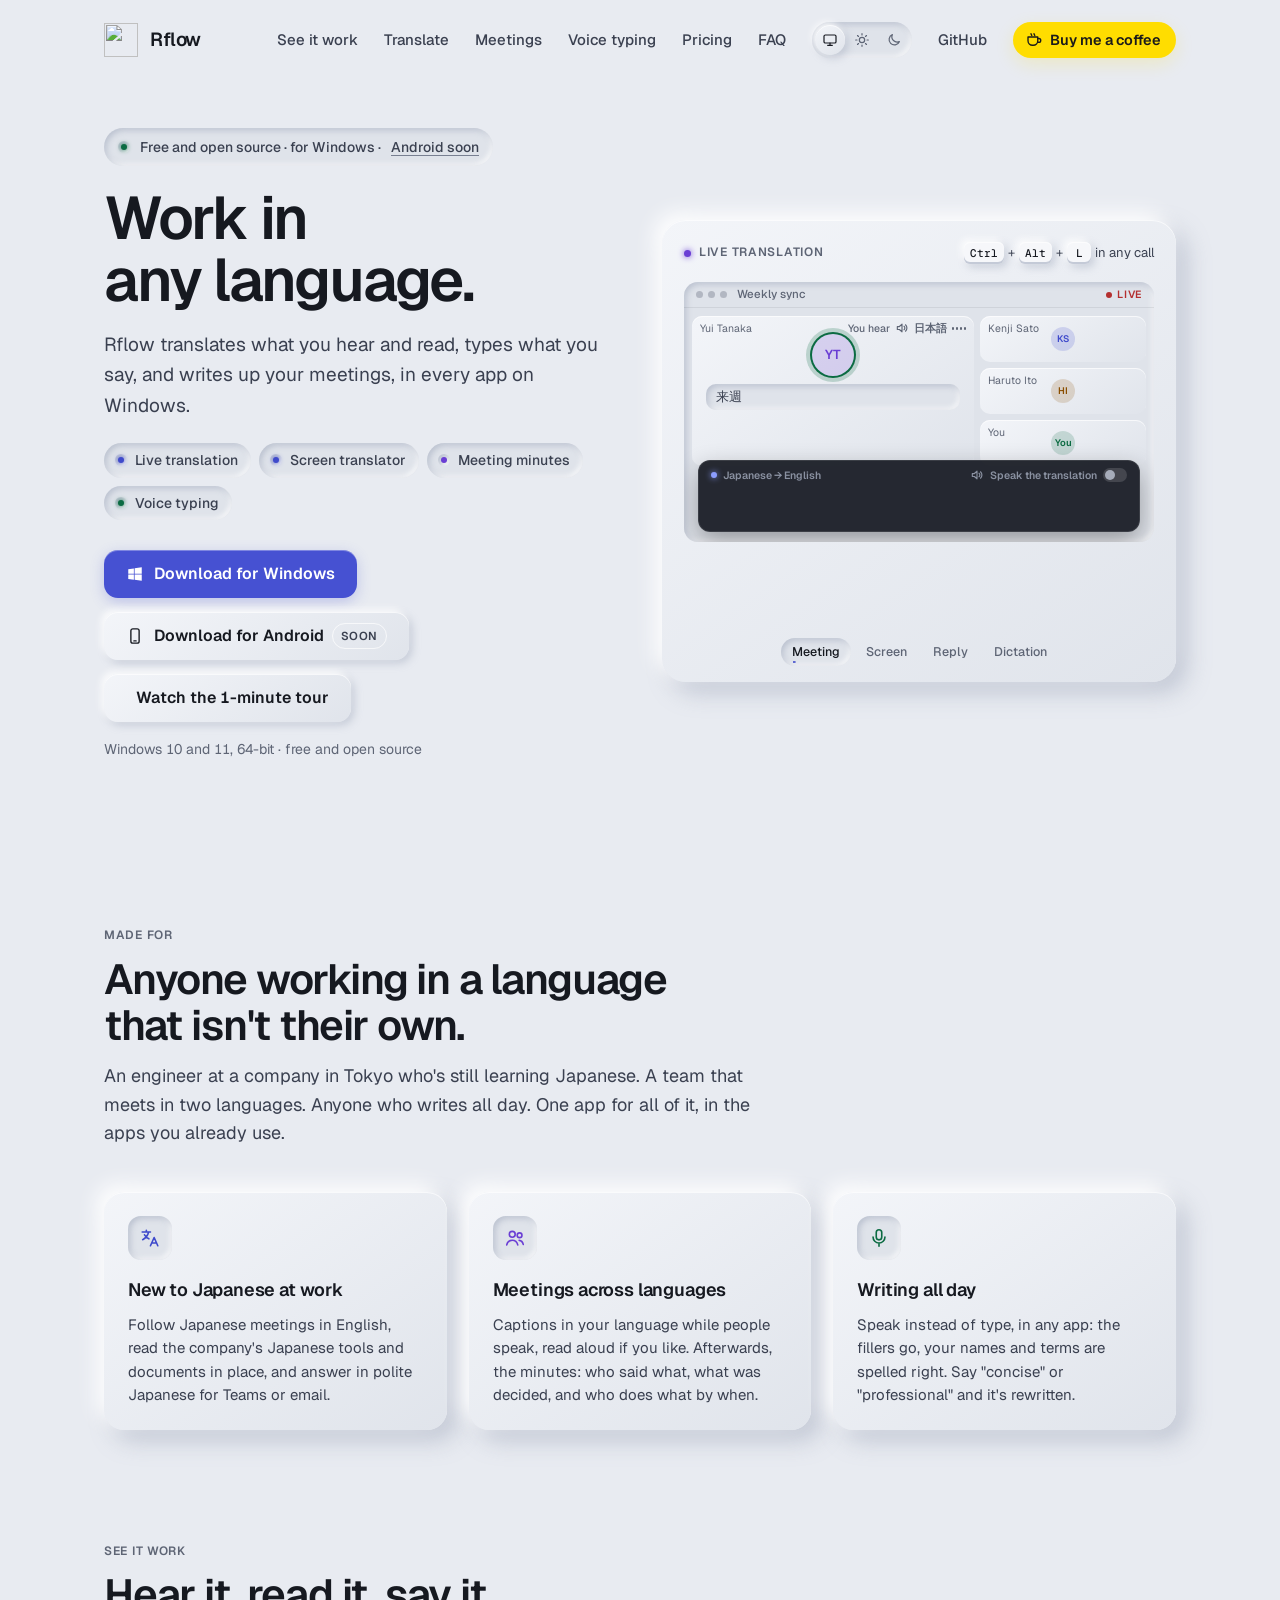
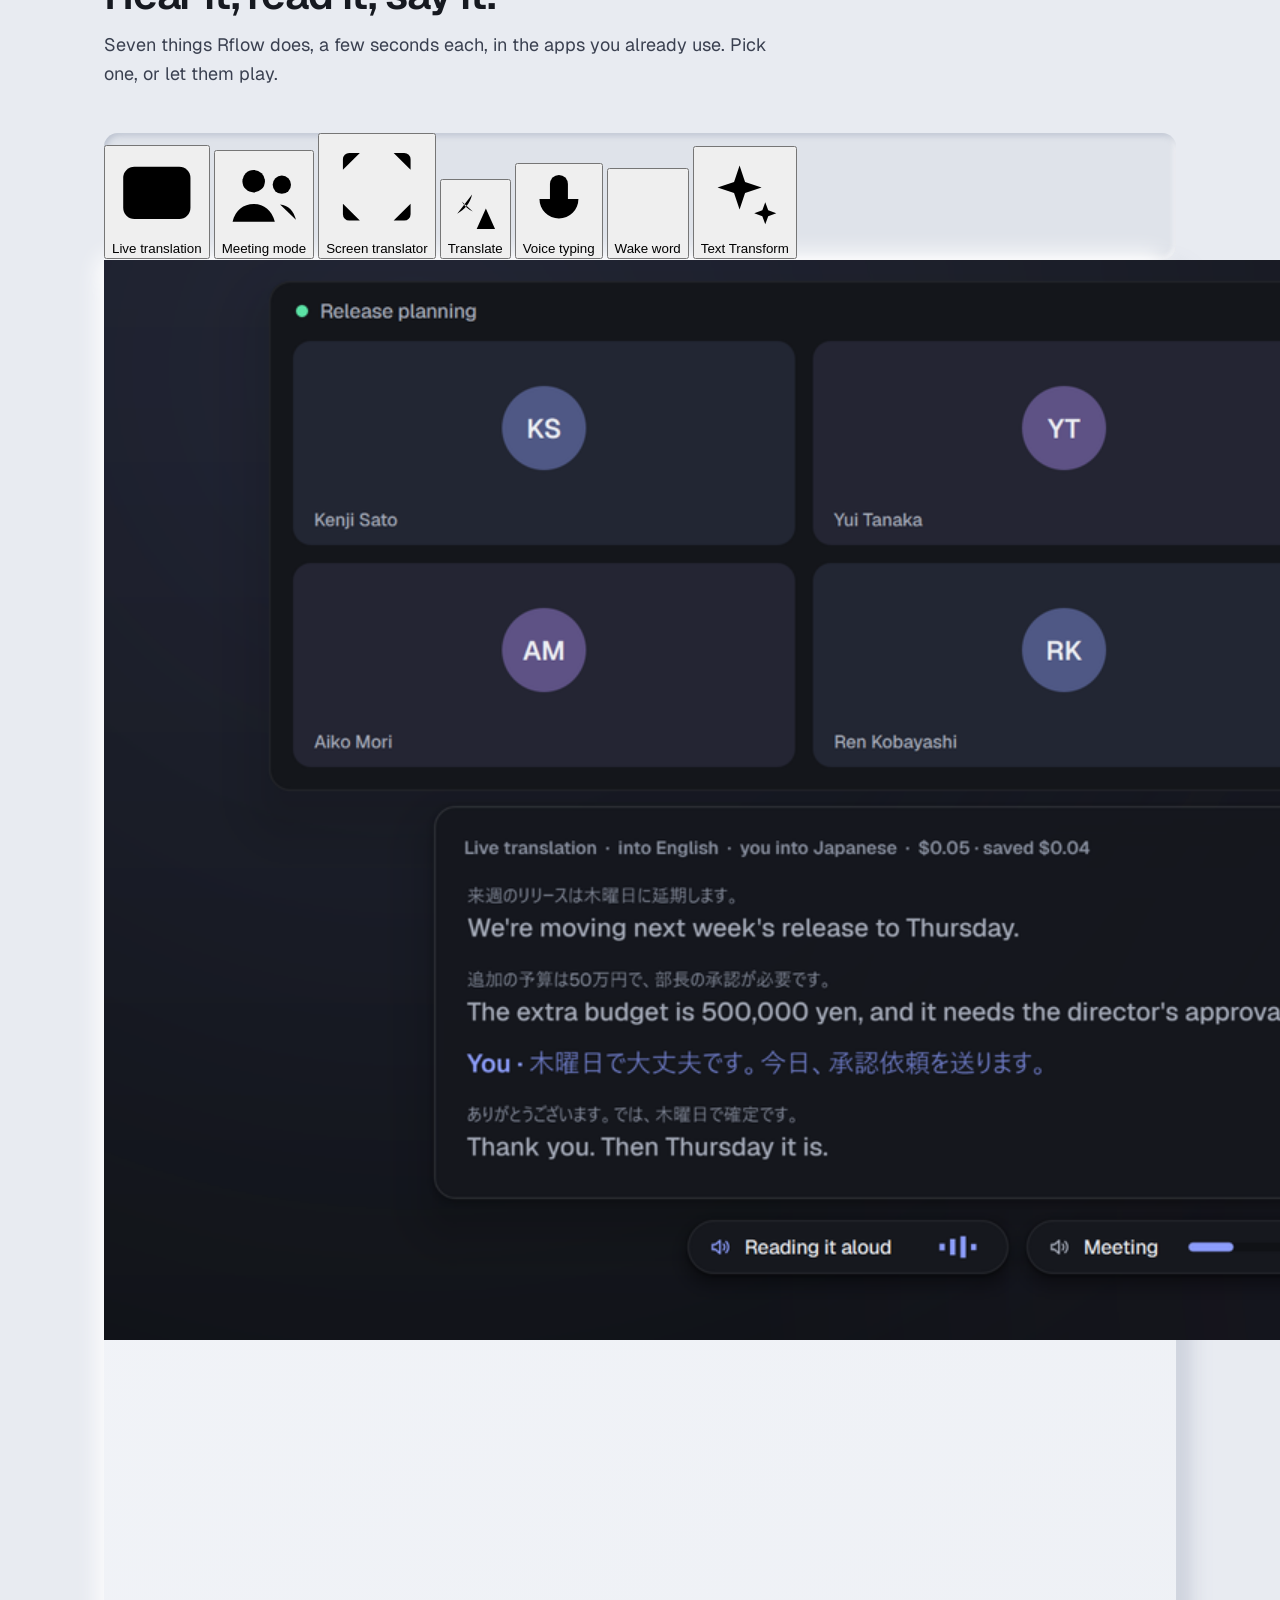
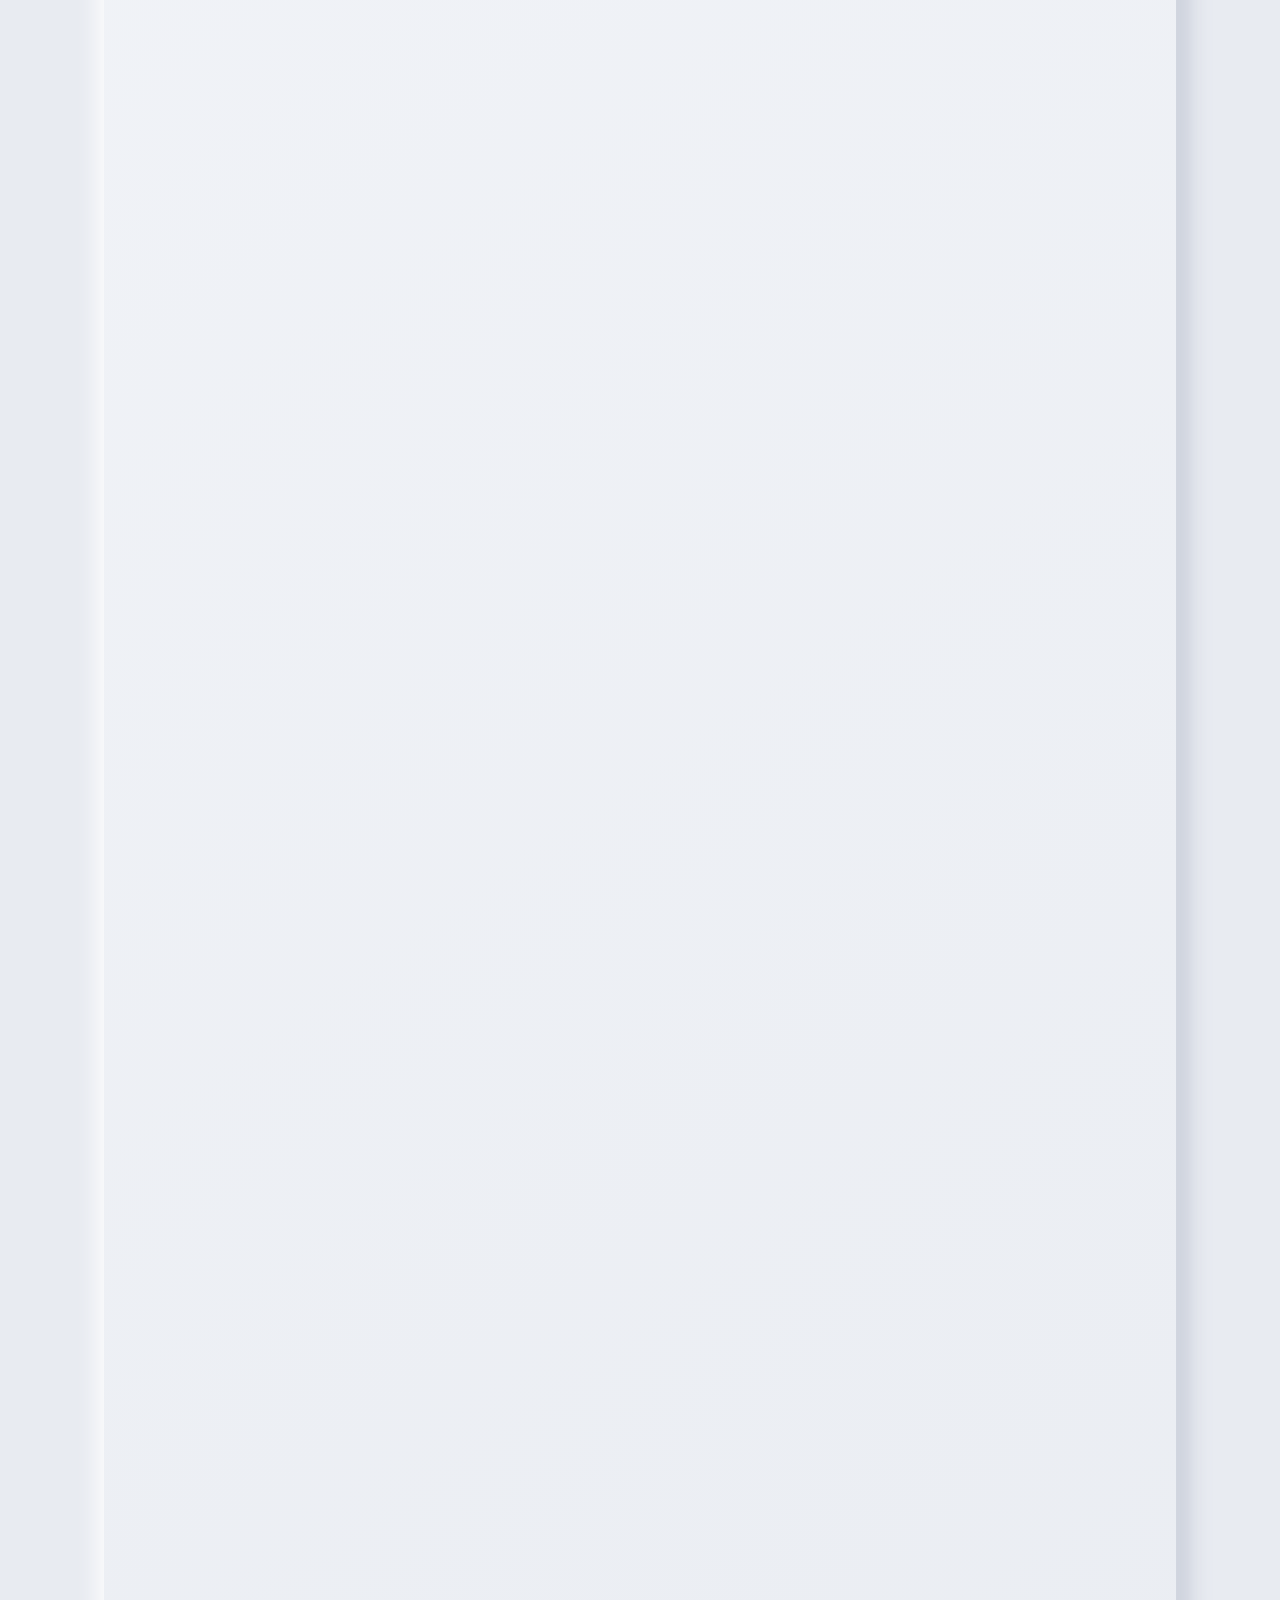
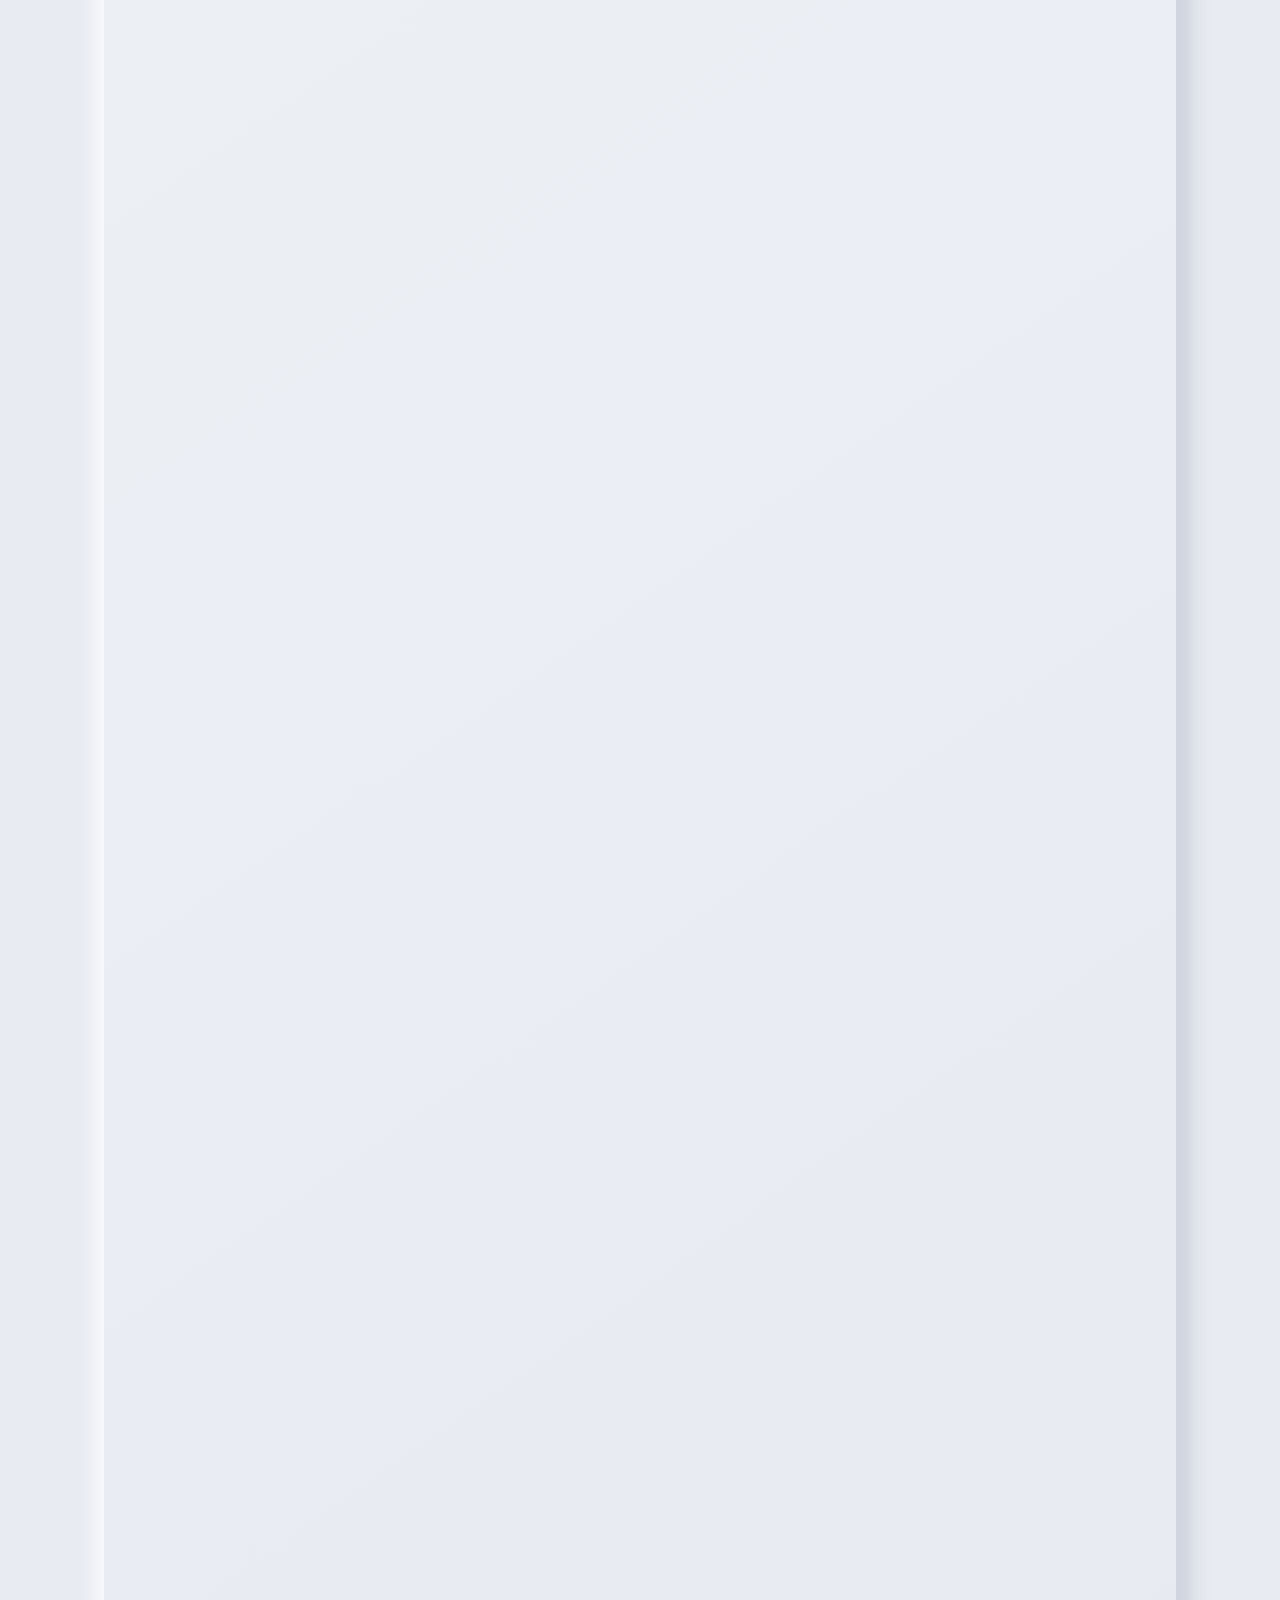
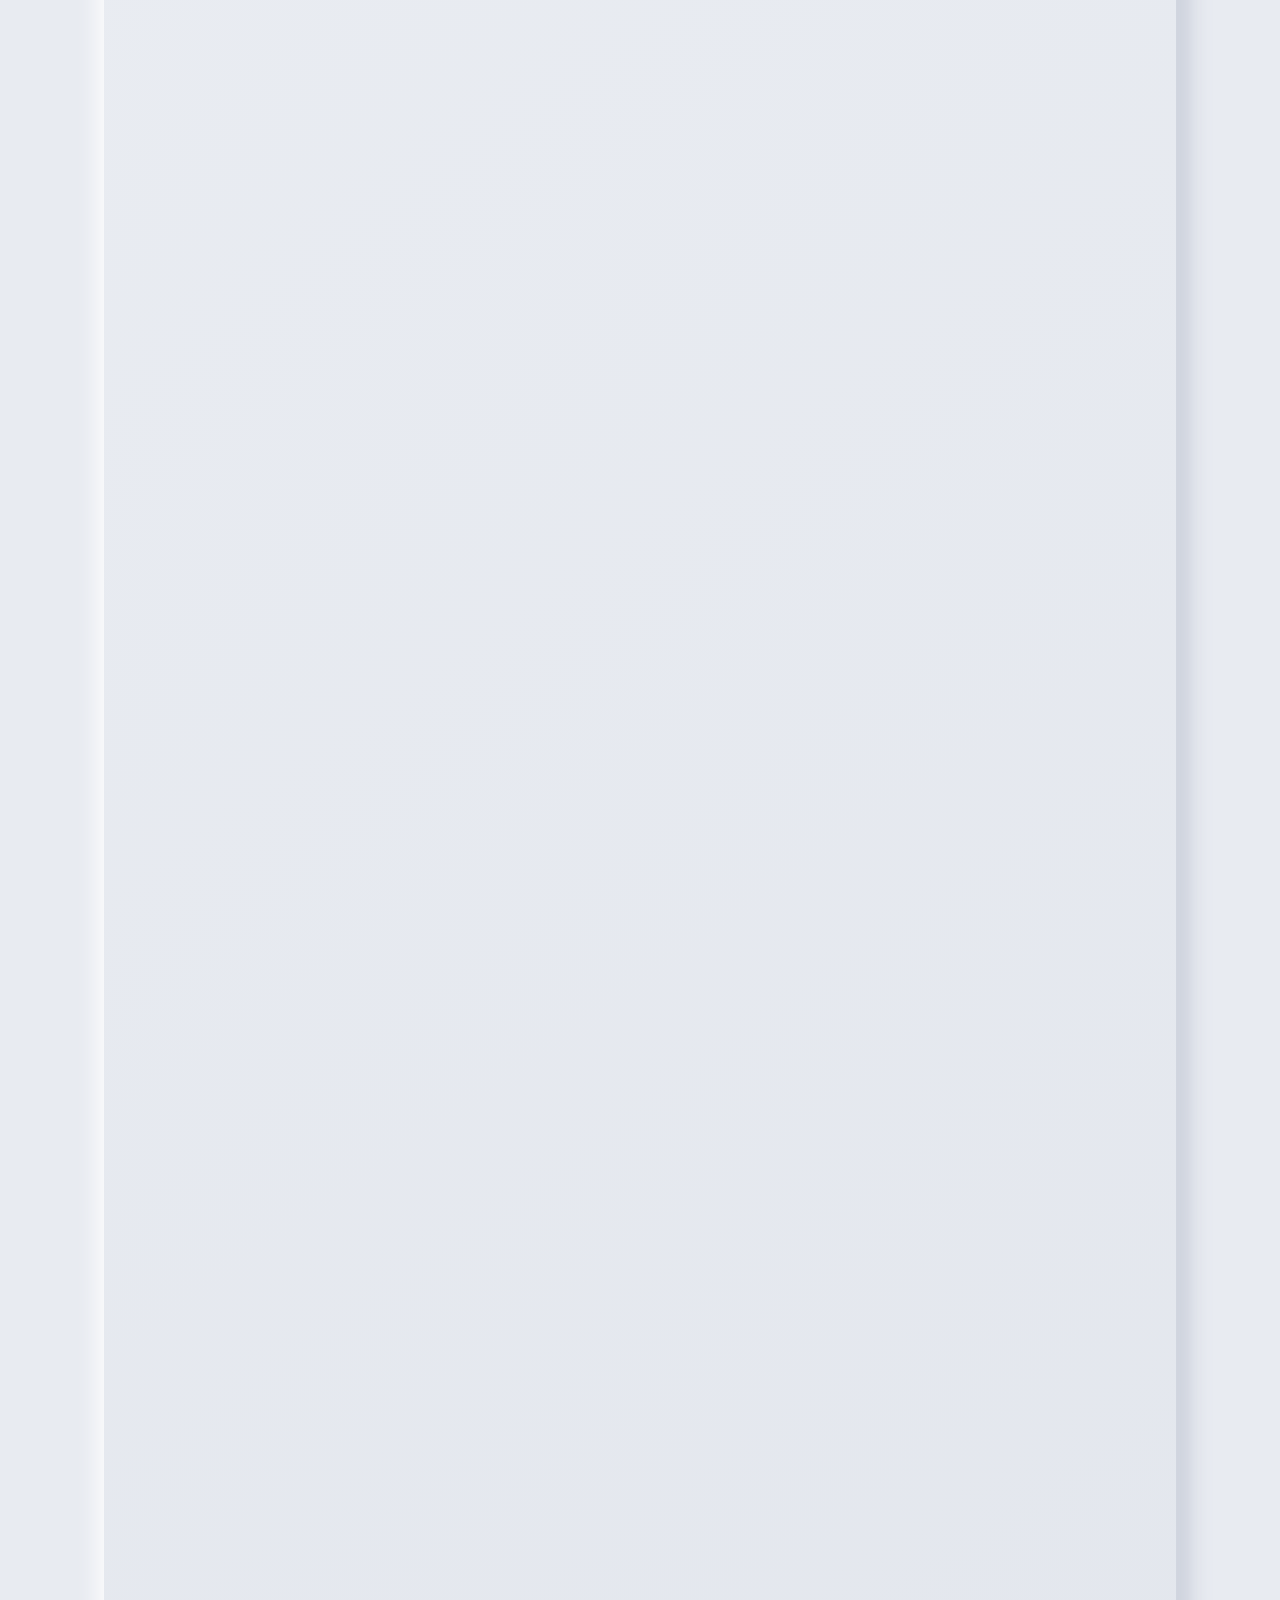
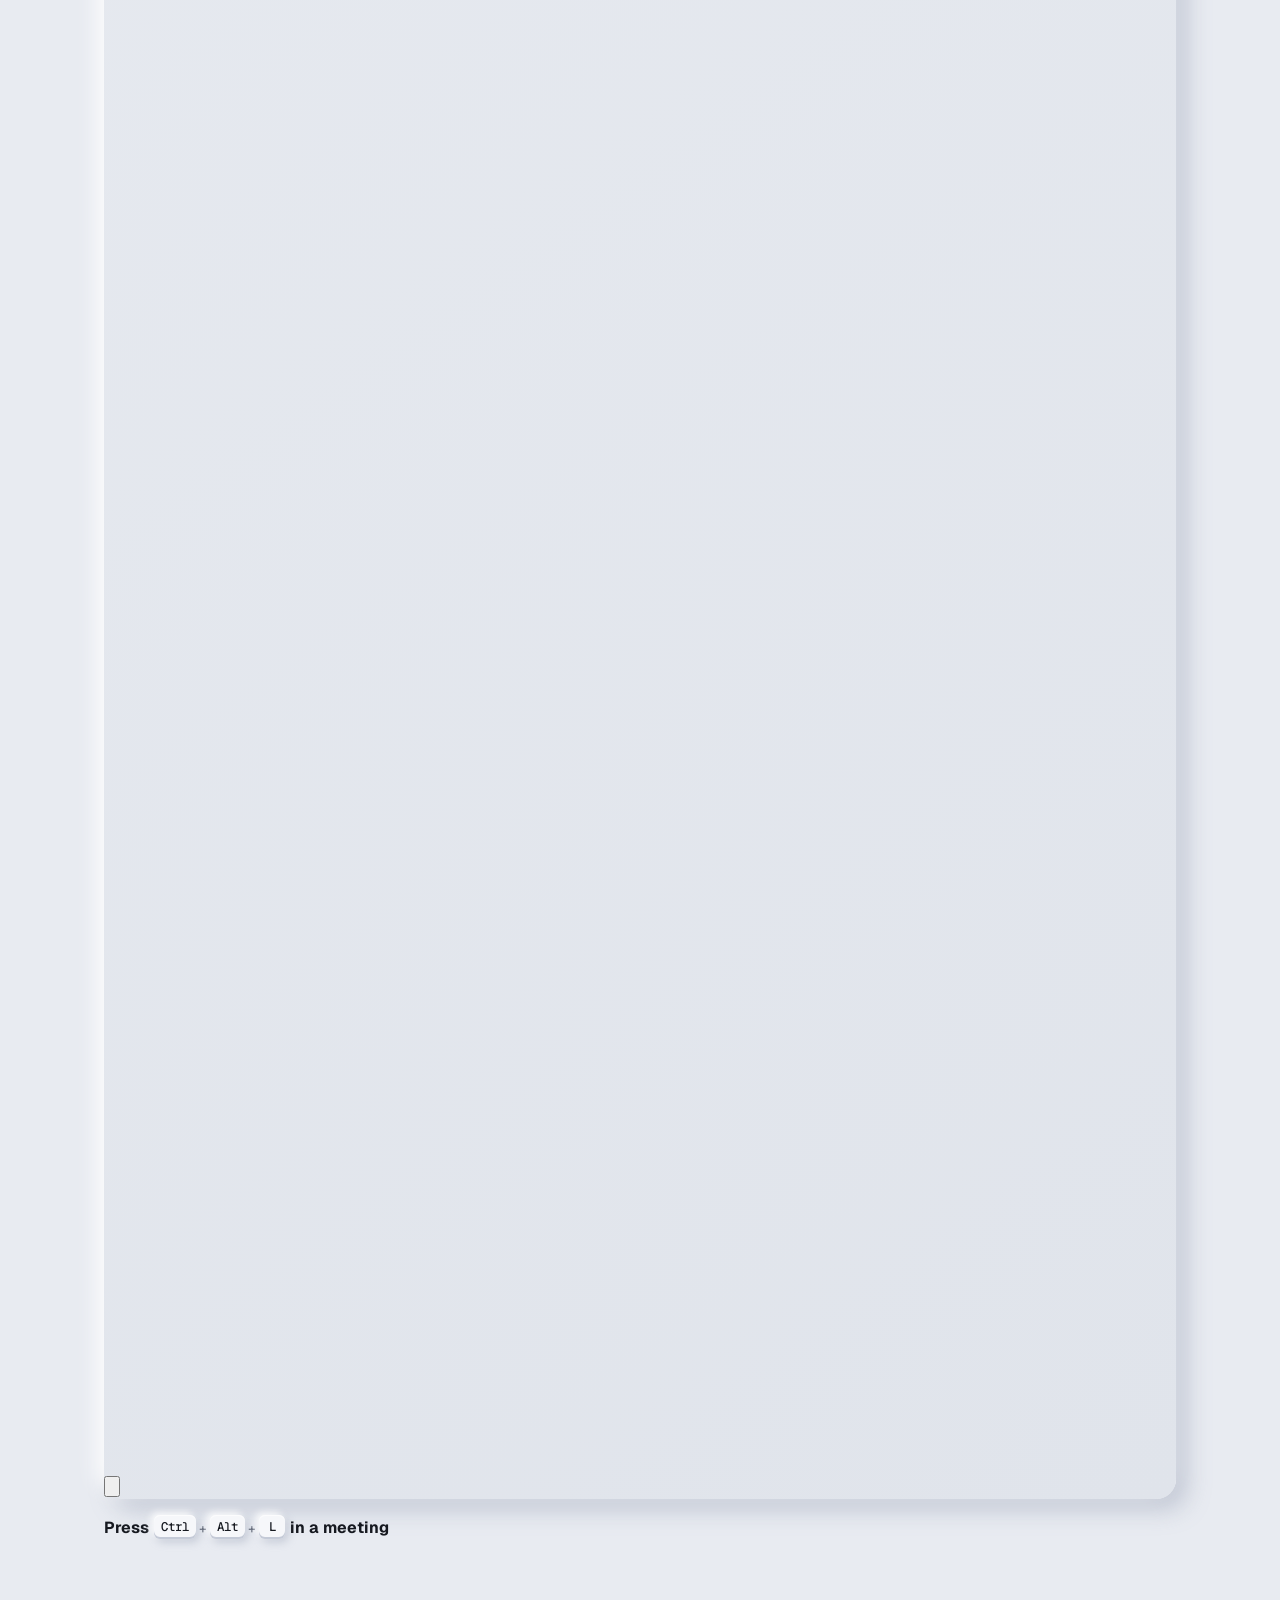
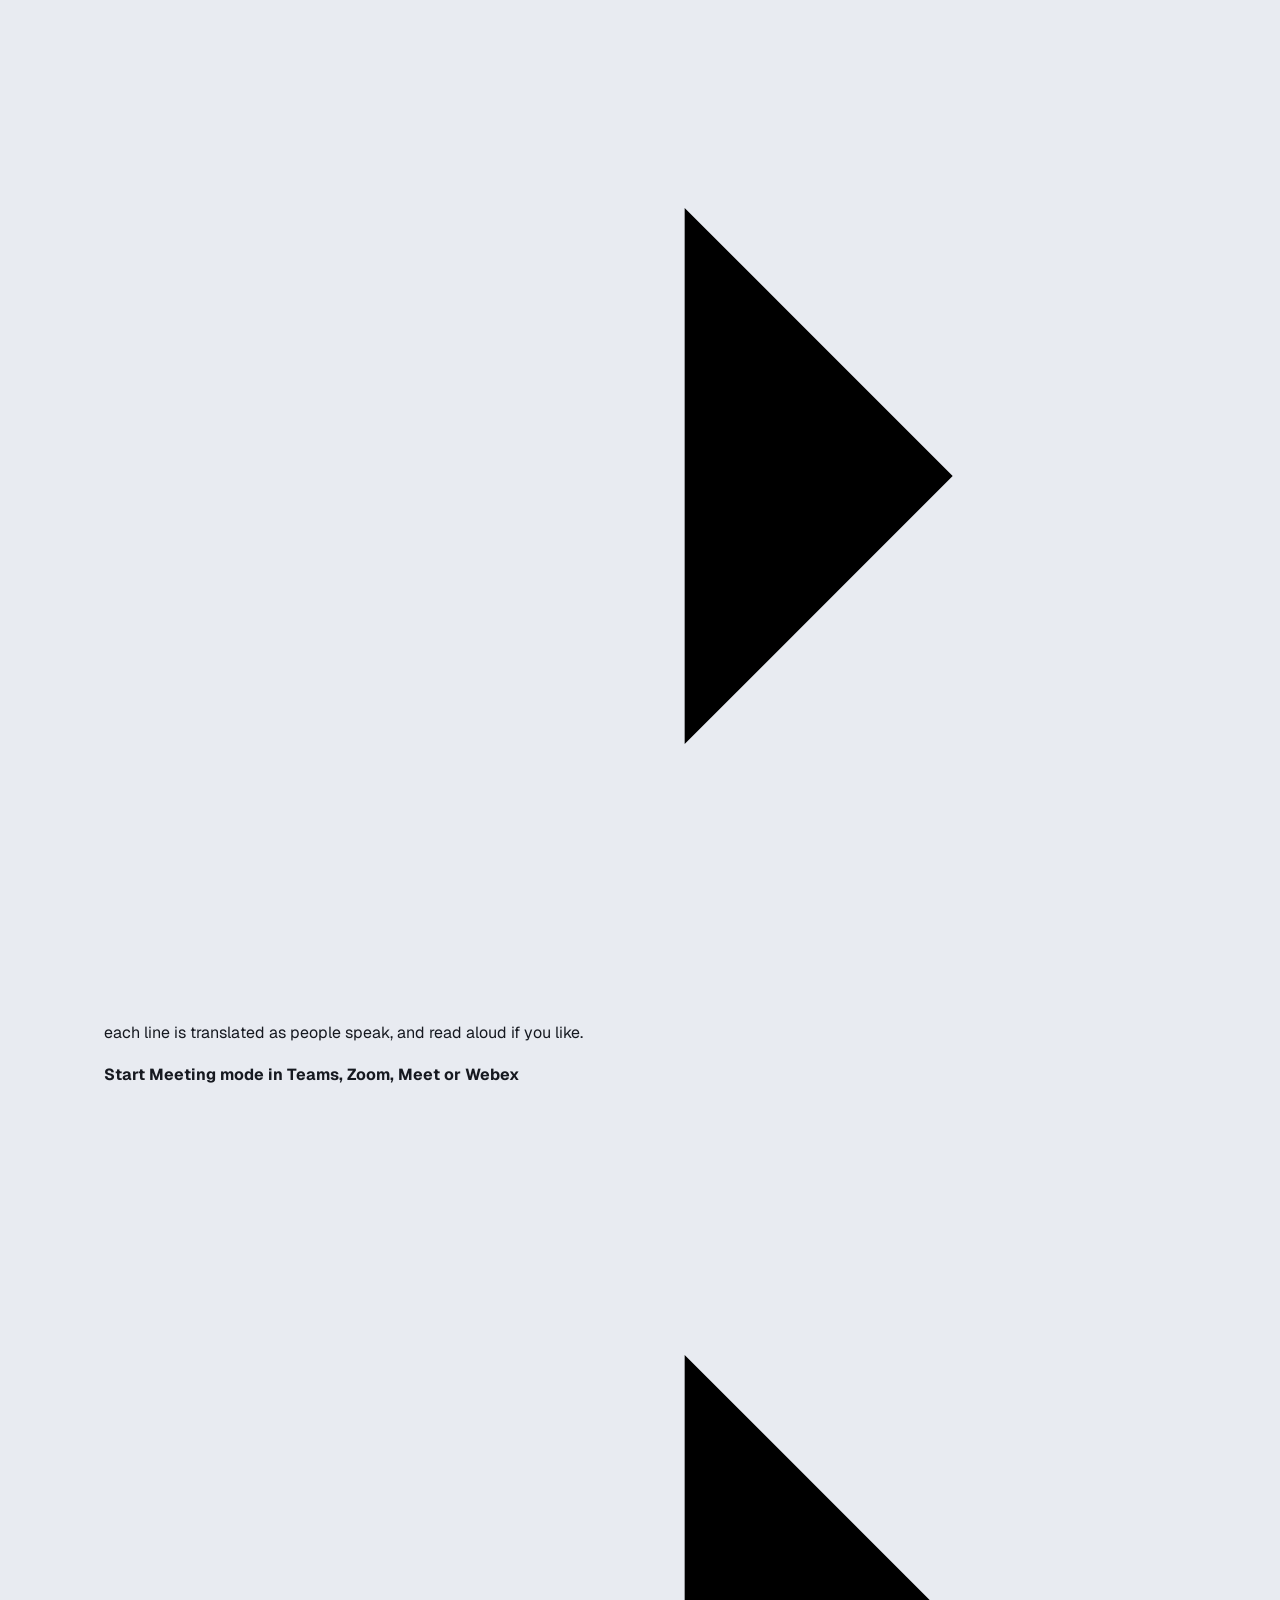
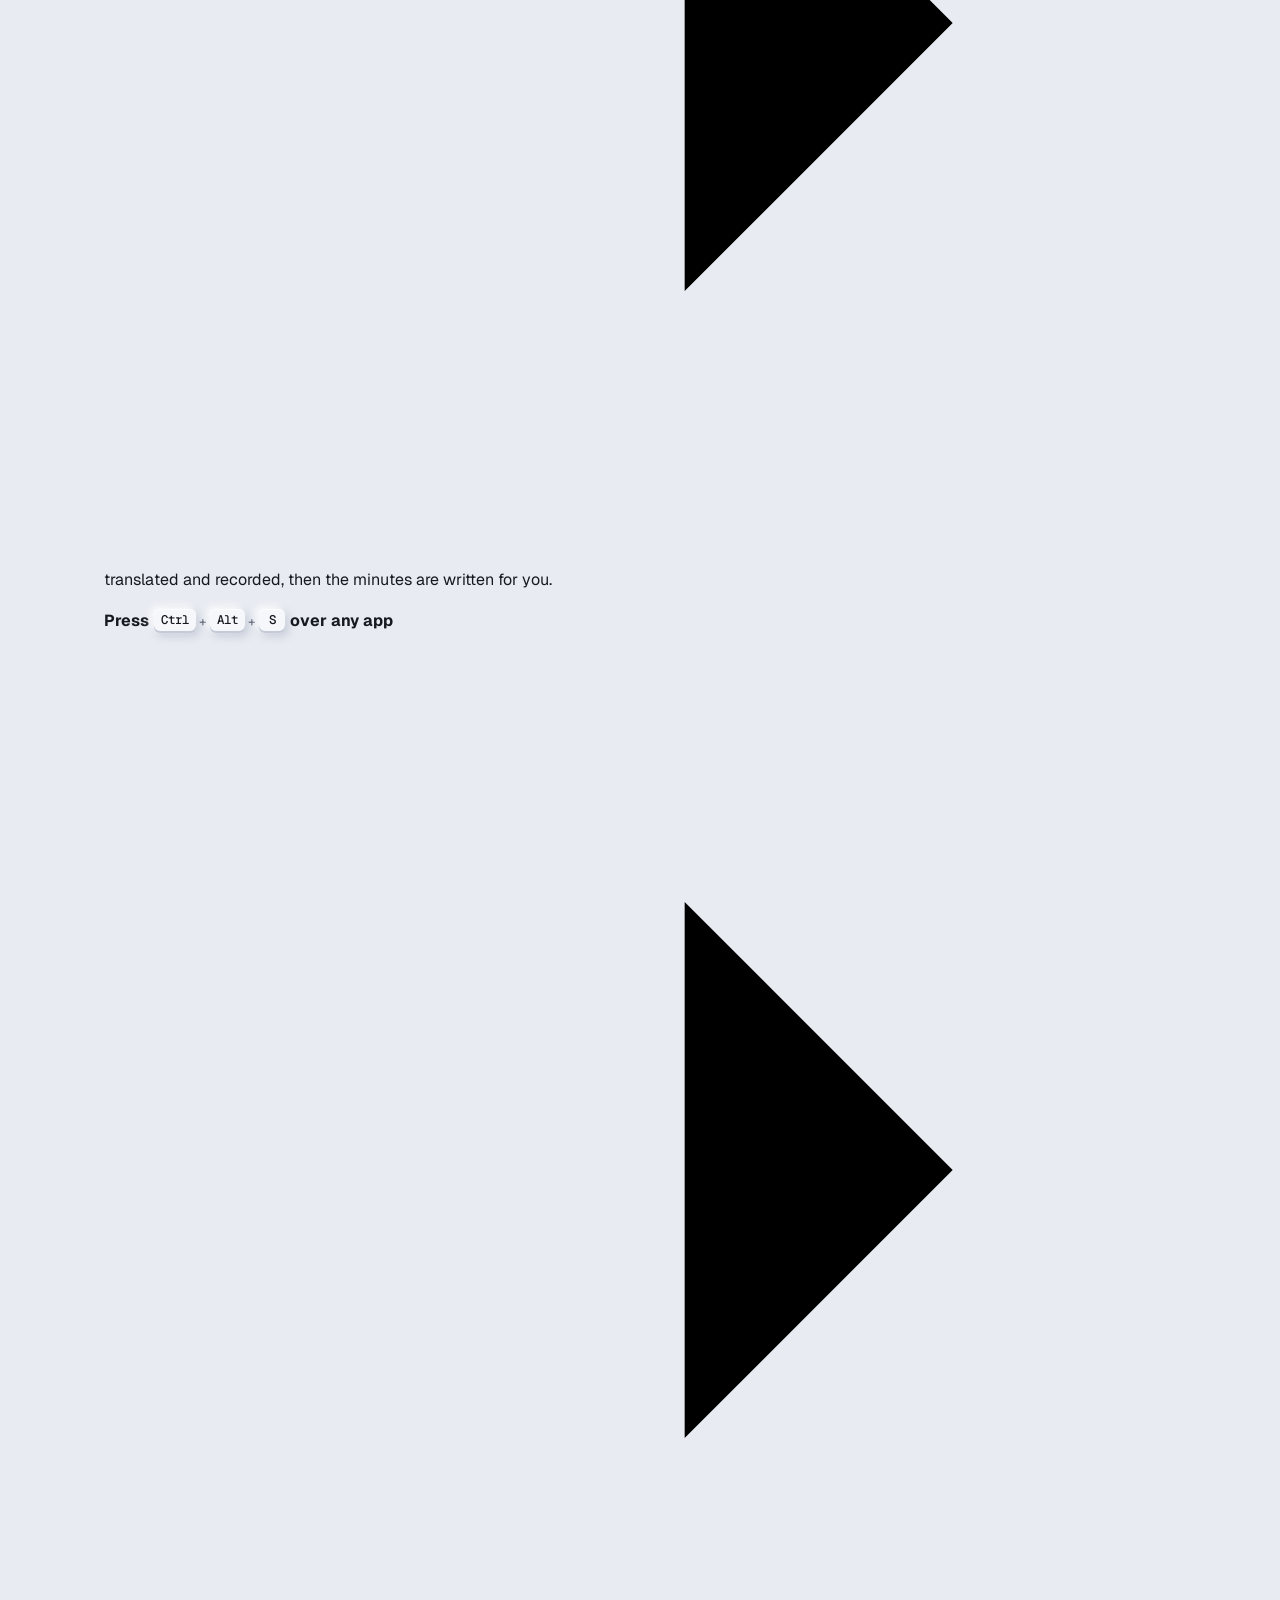
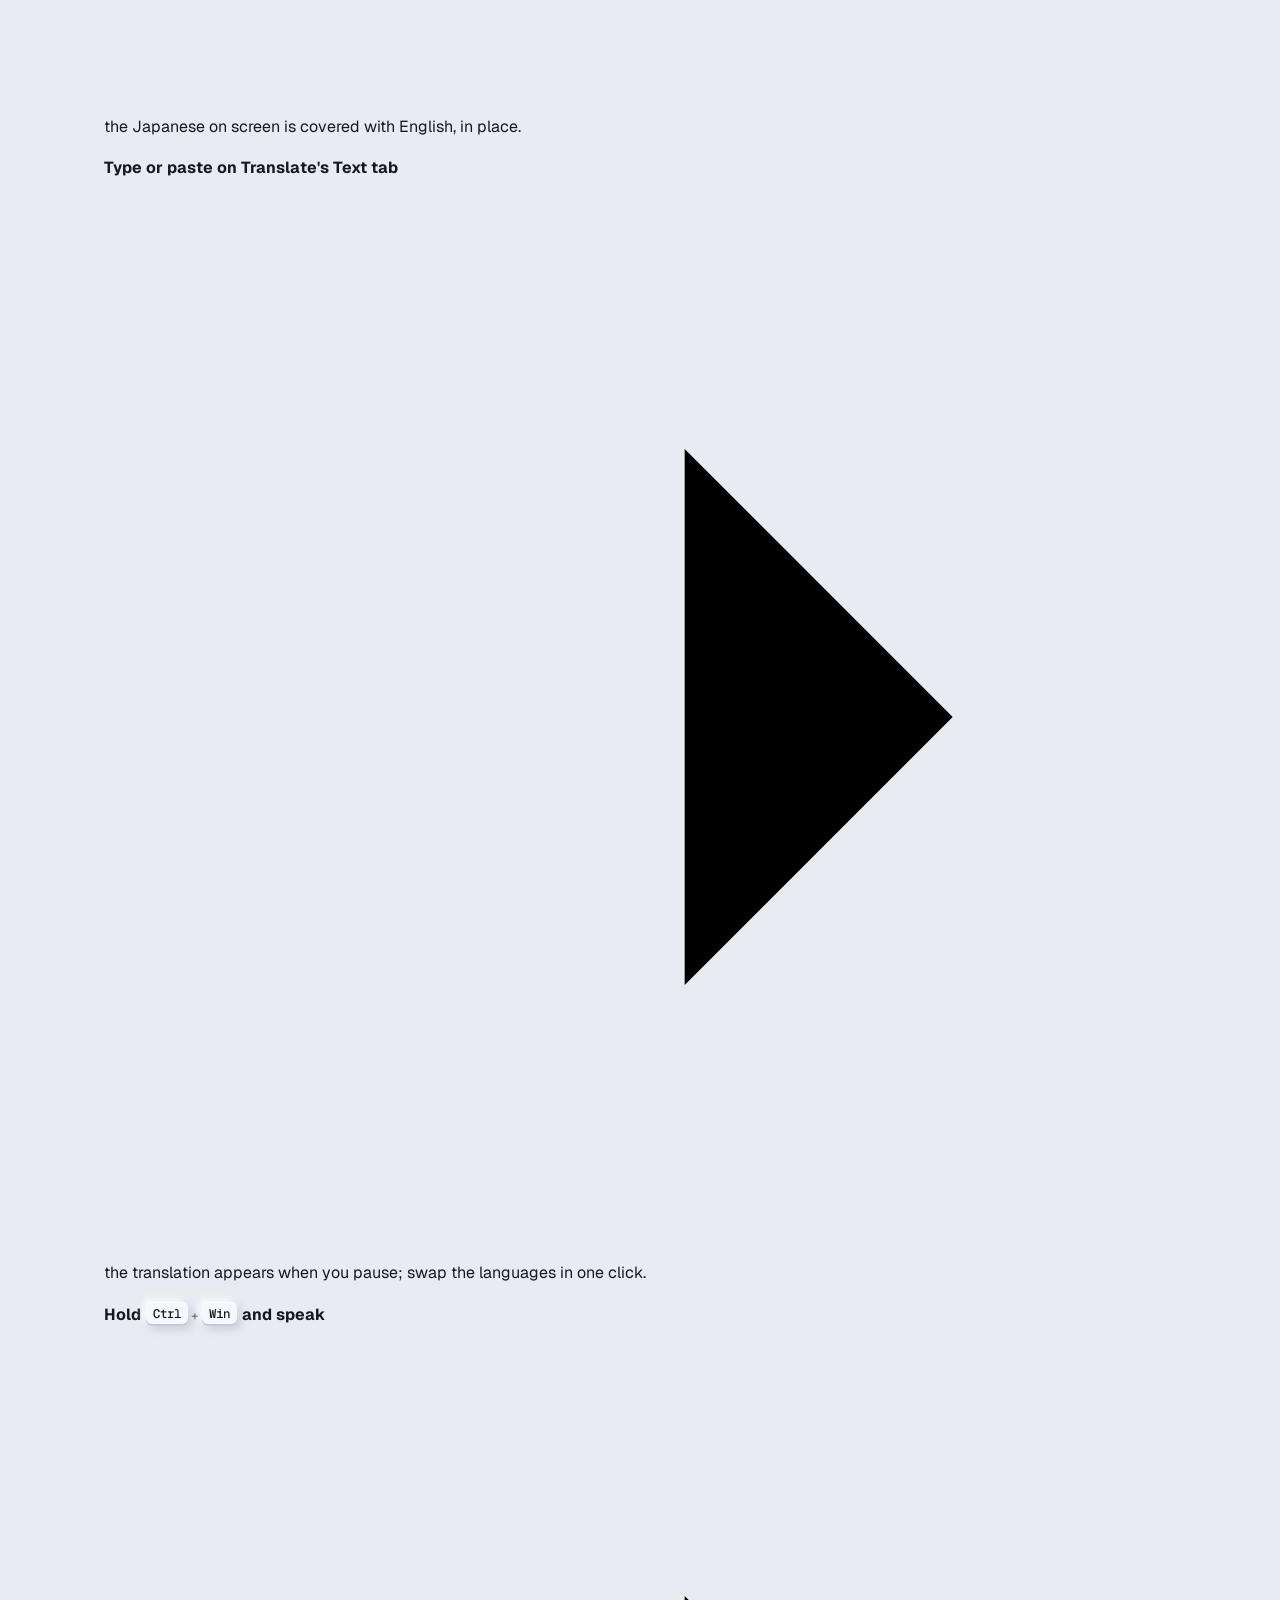
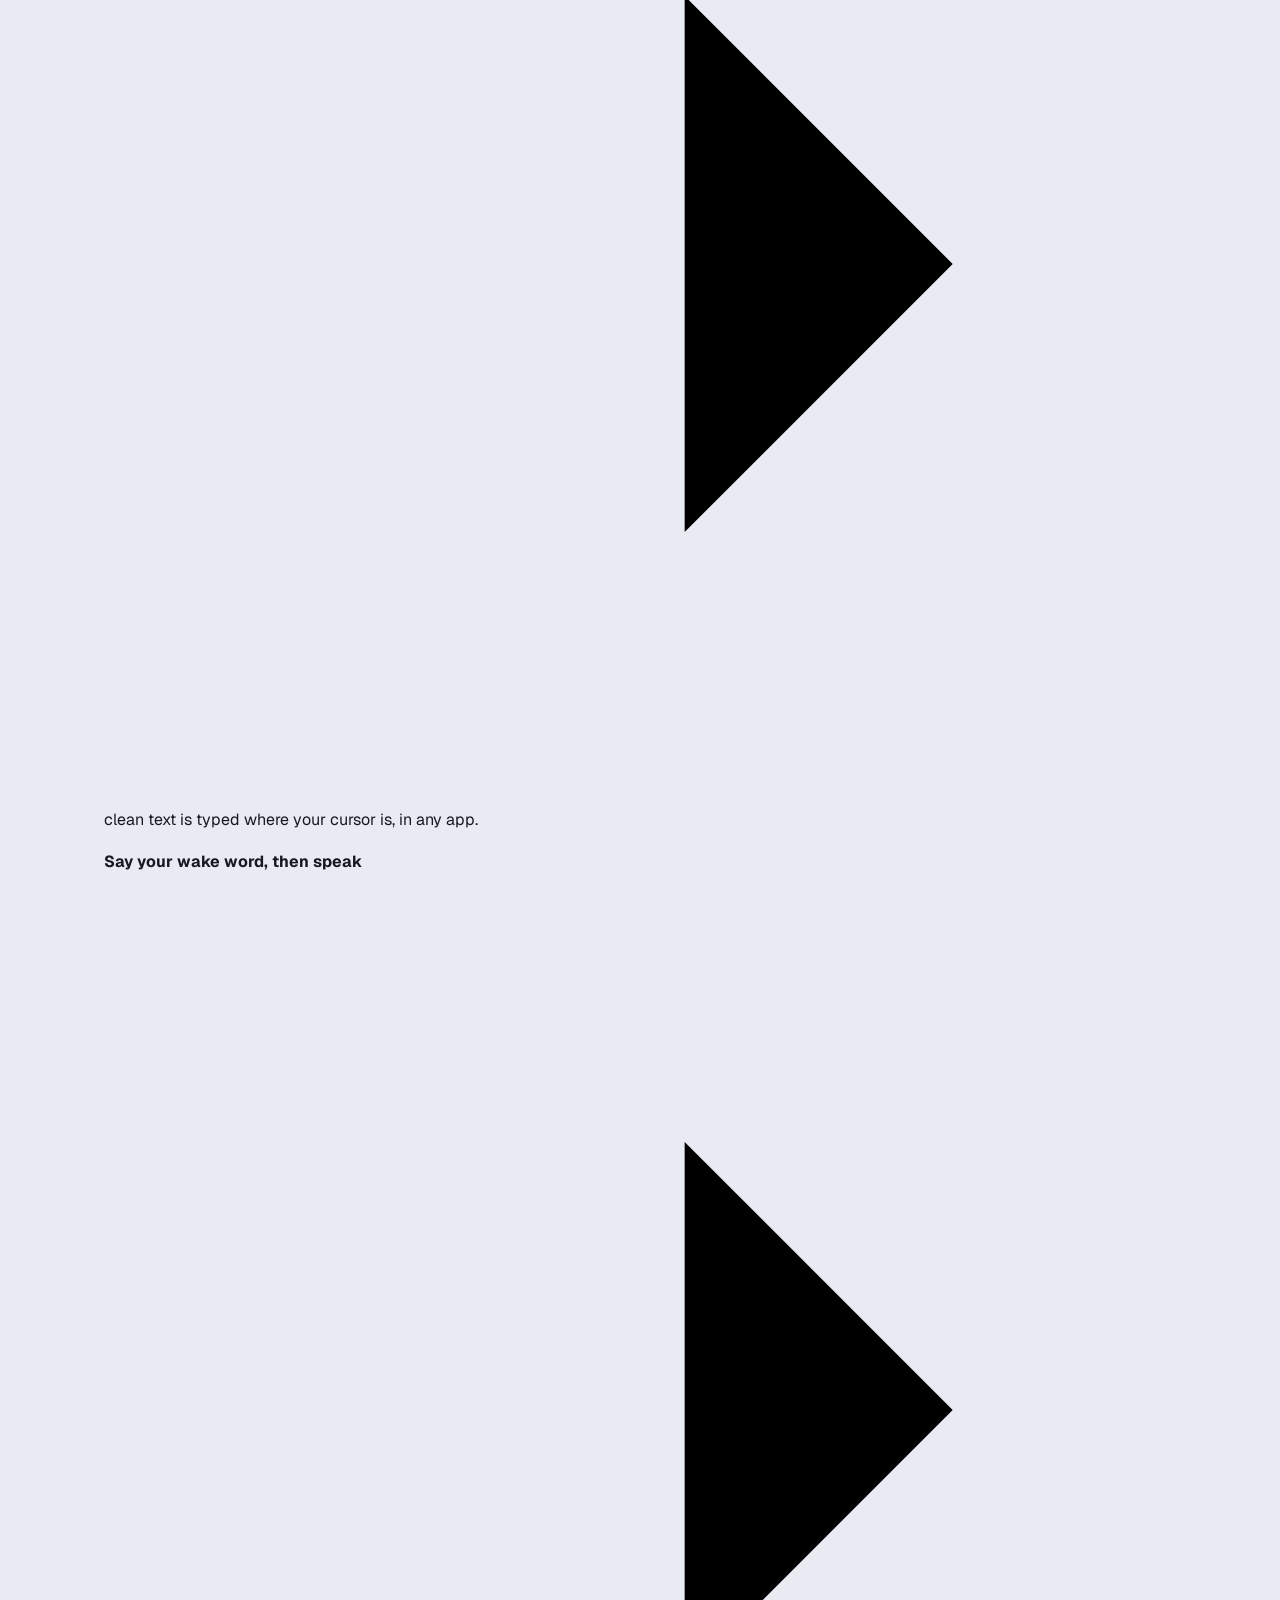
==== commit 105dfab2: "Add Download for Android to the site The owner wants the APK offered from the website like the Windo" ====
--- a/site/index.html
+++ b/site/index.html
@@ -123,6 +123,8 @@
   h1 { font-size: clamp(40px, 5.2vw, 60px); line-height: 1.03; letter-spacing: -.035em; font-weight: 600; margin: 22px 0 18px; }
   h1 .soft { color: var(--text-2); }
   .lead { font-size: 19px; line-height: 1.6; color: var(--text-2); margin: 0 0 22px; max-width: 30em; }
+  .button .soon { font-size: 11.5px; font-weight: 600; letter-spacing: .04em; text-transform: uppercase; color: var(--text-2);
+                  padding: 3px 8px; border-radius: 999px; border: 1px solid var(--edge); margin-left: -2px; }
   .cta { display: flex; flex-wrap: wrap; align-items: center; gap: 14px; }
   .release { color: var(--text-3); font-size: 14px; margin-top: 16px; }
 
@@ -383,6 +385,7 @@
         <a class="button primary" id="download" href="https://github.com/karthi-ai-engineer/rflow-ai/releases/latest/download/Rflow-Setup.exe">
           <svg width="18" height="18" viewBox="0 0 24 24" fill="currentColor" aria-hidden="true"><path d="M3 5.5 10.5 4.5v7H3v-6Zm0 13 7.5 1v-7H3v6Zm8.5 1.1L21 21v-8.5h-9.5v7.1Zm0-15.2v7.1H21V3l-9.5 1.4Z"/></svg>
           Download for Windows</a>
+        <a class="button" data-android href="#android"><svg width="18" height="18" viewBox="0 0 24 24" fill="none" stroke="currentColor" stroke-width="1.8" stroke-linecap="round" aria-hidden="true"><rect x="6.5" y="2.5" width="11" height="19" rx="2.6"/><path d="M10.5 18.5h3"/></svg>Download for Android<span class="soon" data-android-soon>soon</span></a>
         <a class="button watch" href="#demo" data-watch aria-haspopup="dialog"><span class="play" aria-hidden="true"><svg viewBox="0 0 24 24"><path d="M7 4.8v14.4a1 1 0 0 0 1.5.9l11.3-7.2a1 1 0 0 0 0-1.7L8.5 3.9A1 1 0 0 0 7 4.8Z"/></svg></span>Watch the 1-minute tour</a>
       </div>
       <p class="release" id="release">Windows 10 and 11, 64-bit · free and open source</p>
@@ -679,9 +682,10 @@
             <div><h3>Then the rest</h3><p>Voice typing with the Rflow Keyboard, translating any text, and the Screen translator.</p></div></li>
         </ul>
         <div class="cta" style="margin-top: 30px">
+          <a class="button primary" data-android href="#android"><svg width="18" height="18" viewBox="0 0 24 24" fill="none" stroke="currentColor" stroke-width="1.8" stroke-linecap="round" aria-hidden="true"><rect x="6.5" y="2.5" width="11" height="19" rx="2.6"/><path d="M10.5 18.5h3"/></svg>Download for Android<span class="soon" data-android-soon>soon</span></a>
           <a class="button" href="https://github.com/karthi-ai-engineer/rflow-android"><svg width="18" height="18" viewBox="0 0 24 24" fill="currentColor" aria-hidden="true"><path d="M12 2a10 10 0 0 0-3.16 19.49c.5.09.68-.22.68-.48v-1.7c-2.78.6-3.37-1.34-3.37-1.34-.45-1.16-1.11-1.47-1.11-1.47-.91-.62.07-.6.07-.6 1 .07 1.53 1.03 1.53 1.03.89 1.53 2.34 1.09 2.91.83.09-.65.35-1.09.63-1.34-2.22-.25-4.56-1.11-4.56-4.94 0-1.09.39-1.98 1.03-2.68-.1-.25-.45-1.27.1-2.65 0 0 .84-.27 2.75 1.02a9.5 9.5 0 0 1 5 0c1.91-1.29 2.75-1.02 2.75-1.02.55 1.38.2 2.4.1 2.65.64.7 1.03 1.59 1.03 2.68 0 3.84-2.34 4.69-4.57 4.93.36.31.68.92.68 1.85v2.75c0 .27.18.58.69.48A10 10 0 0 0 12 2Z"/></svg>Follow it on GitHub</a>
         </div>
-        <p class="release">Android 10 and newer · the plan is <a href="https://github.com/karthi-ai-engineer/rflow-android/blob/main/docs/plan.md">on GitHub</a></p>
+        <p class="release" id="android-release">Android 10 and newer · the plan is <a href="https://github.com/karthi-ai-engineer/rflow-android/blob/main/docs/plan.md">on GitHub</a></p>
       </div>
       <div class="phone-wrap">
         <div class="phone" role="img" aria-label="Rflow for Android in Meeting mode: Japanese said in the room shown in English as it is spoken, Speak the translation on, recording for the minutes.">
@@ -785,6 +789,20 @@
     })
     .catch(() => {});
 
+  // Download for Android: the newest Rflow.apk once rflow-android has a release; until then "soon" and the Android section.
+  fetch("https://api.github.com/repos/karthi-ai-engineer/rflow-android/releases/latest")
+    .then(r => r.ok ? r.json() : Promise.reject(r.status))
+    .then(release => {
+      const asset = (release.assets || []).find(a => a.name === "Rflow.apk");
+      if (!asset) return;
+      document.querySelectorAll("[data-android]").forEach(a => a.href = asset.browser_download_url);
+      document.querySelectorAll("[data-android-soon]").forEach(e => e.remove());
+      const size = Math.round(asset.size / 1e6);
+      document.getElementById("android-release").textContent =
+        `Version ${release.tag_name.replace(/^v/, "")} · ${size} MB · Android 10 and newer · free · updates itself in the app`;
+    })
+    .catch(() => {});
+
   // The theme switch: Windows' choice (nothing stored), or light or dark, remembered in this browser.
   (function () {
     const root = document.documentElement, buttons = document.querySelectorAll("[data-theme-choice]");
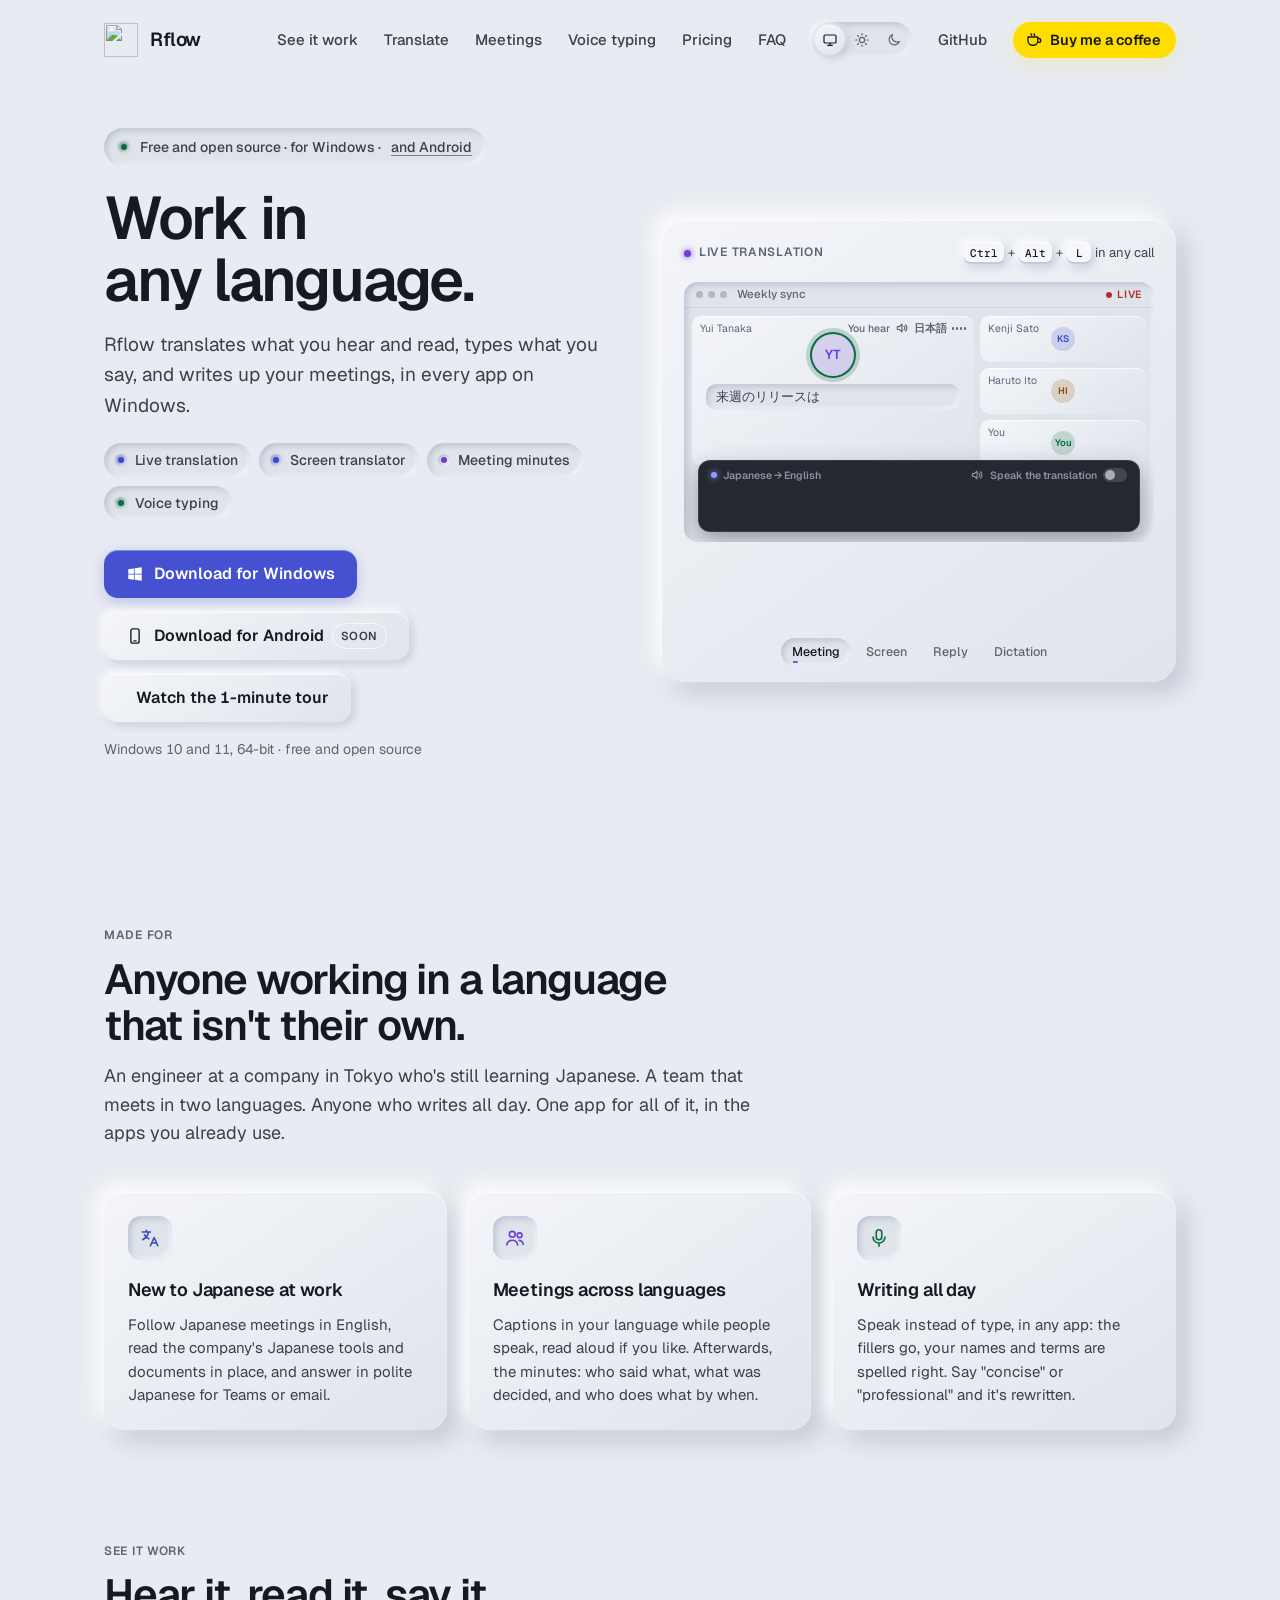
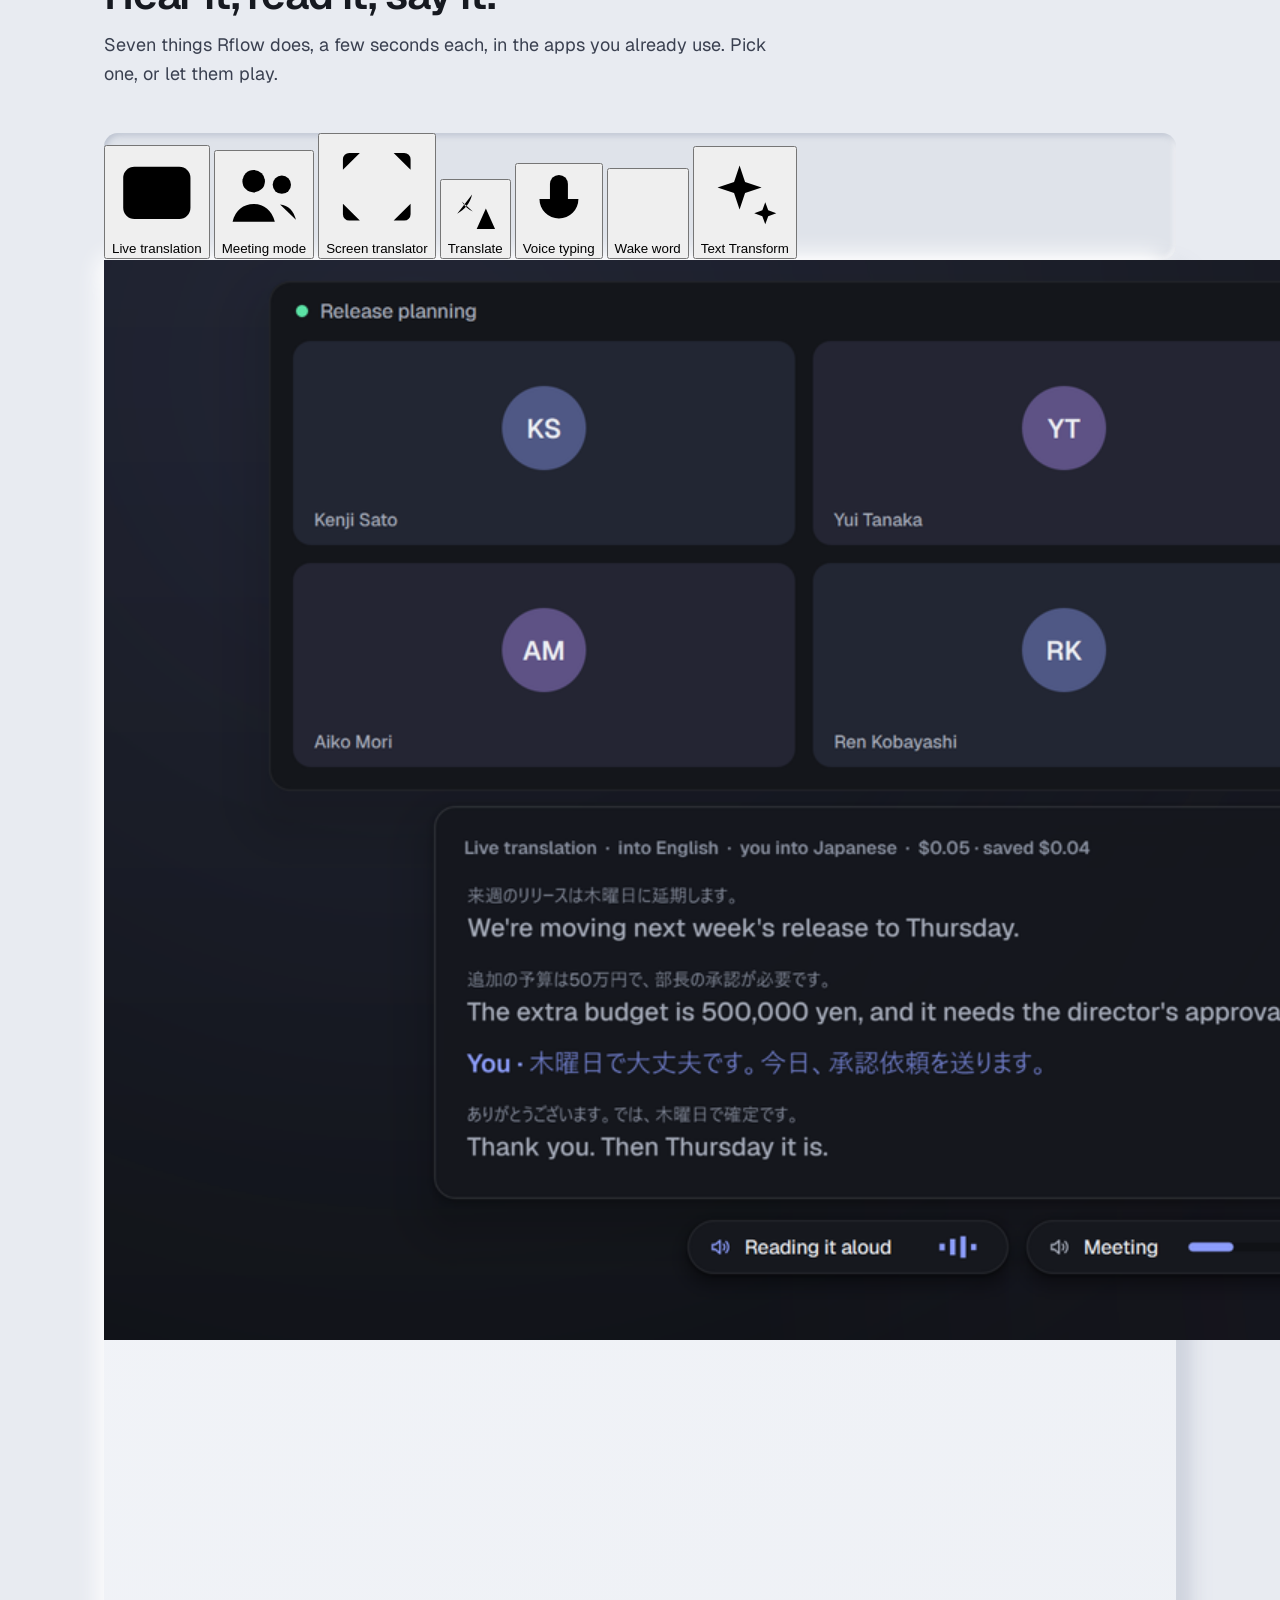
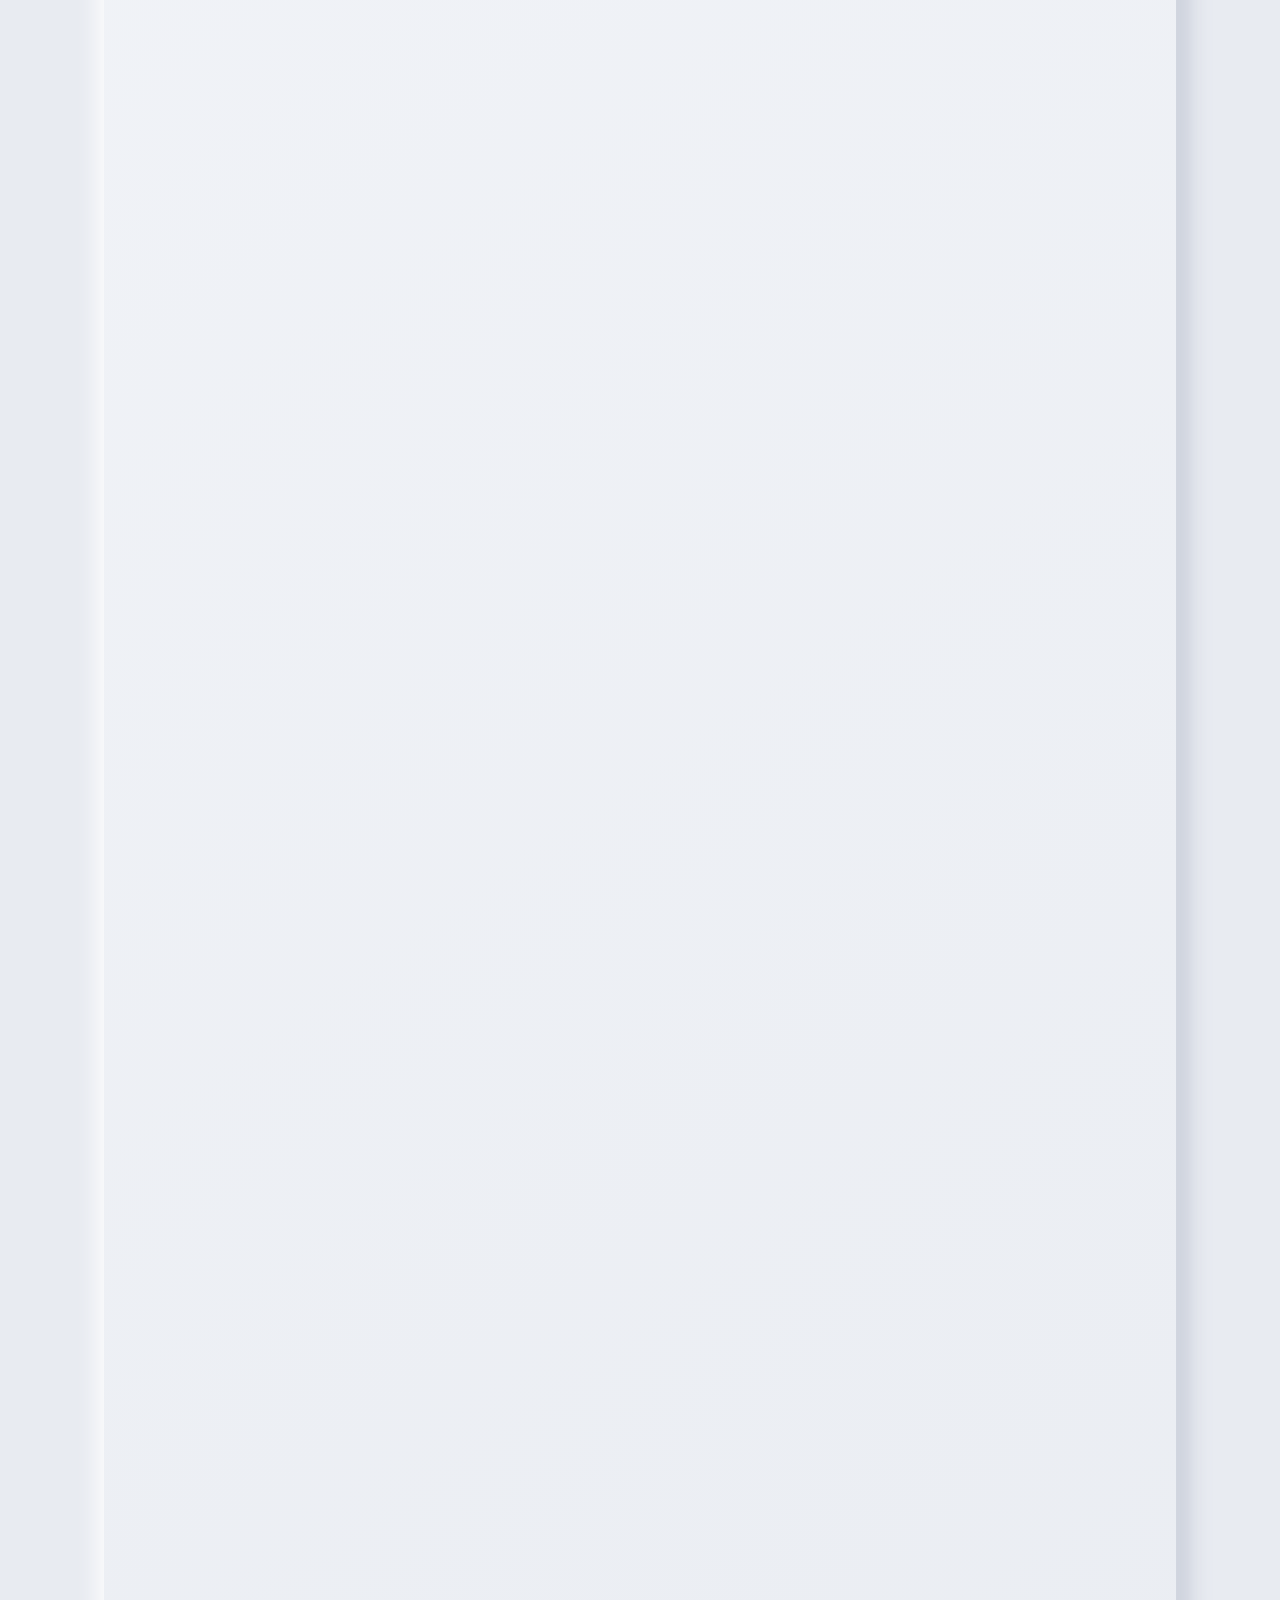
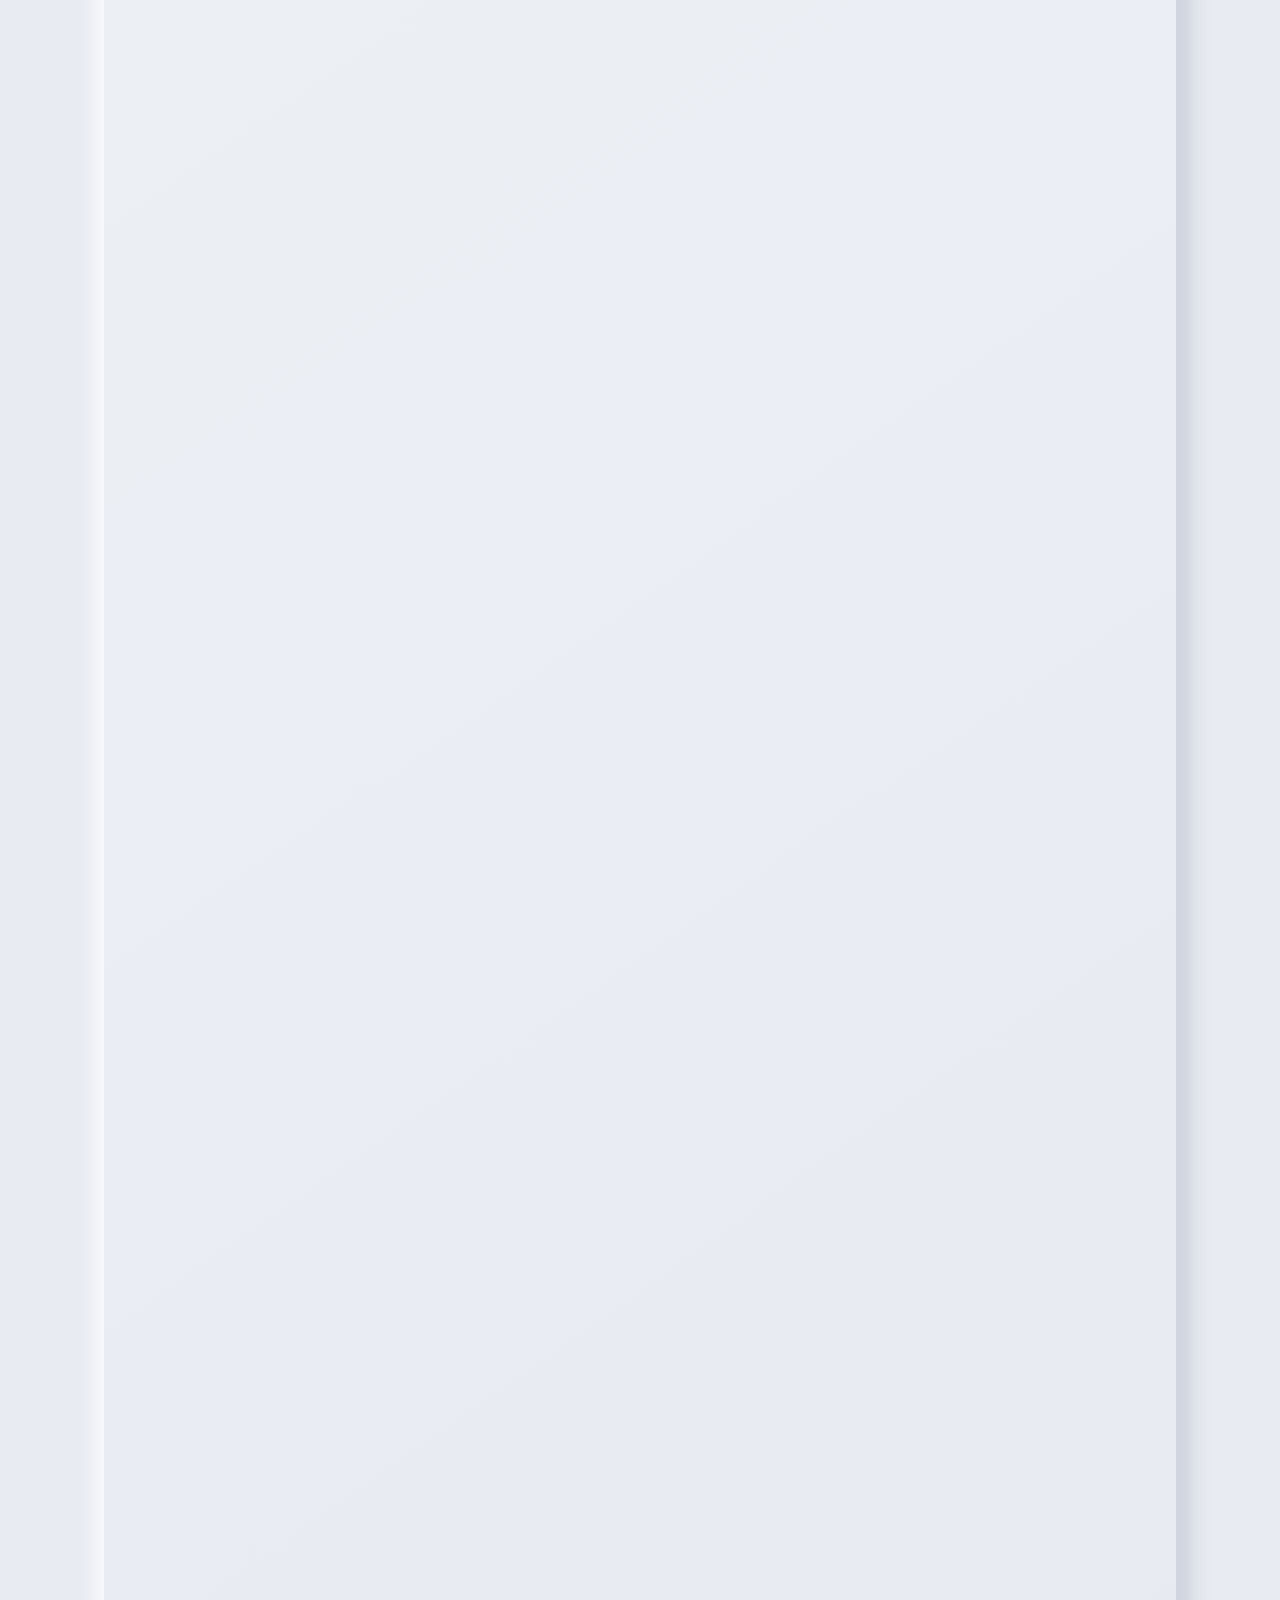
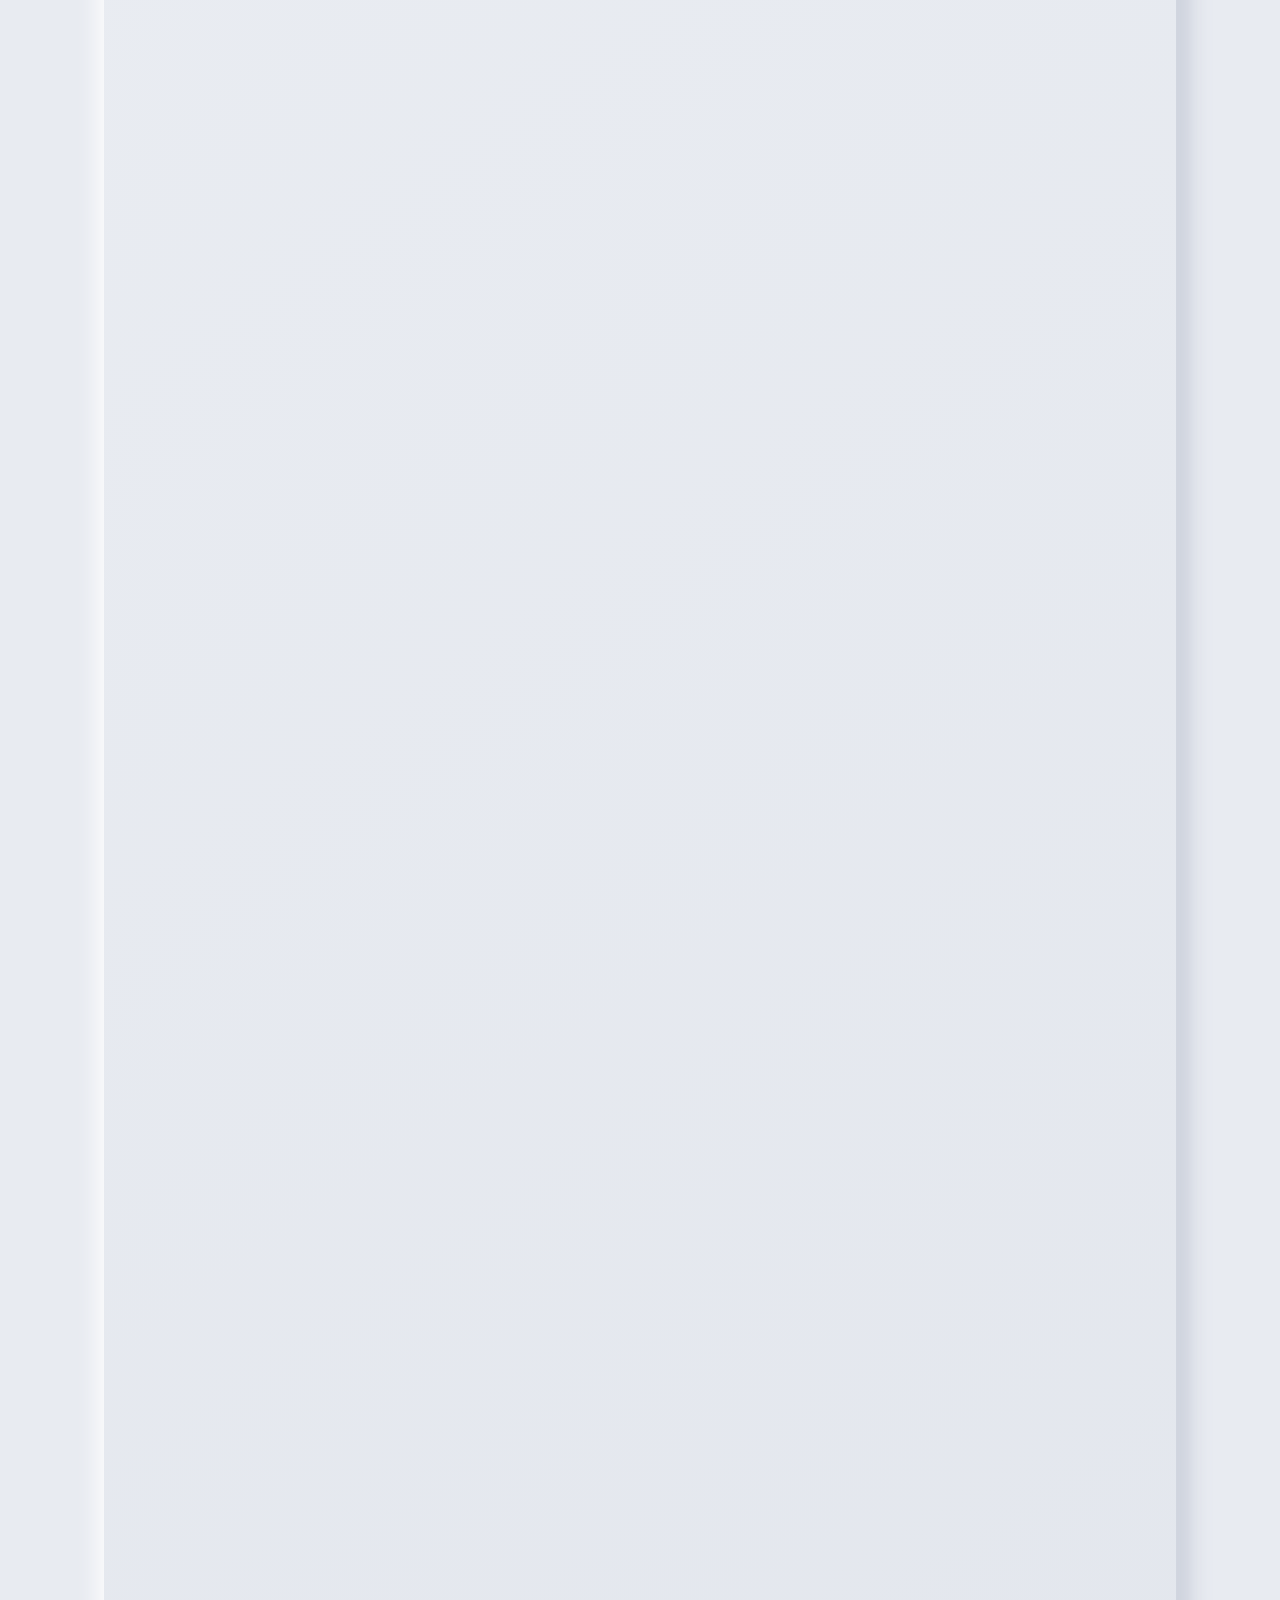
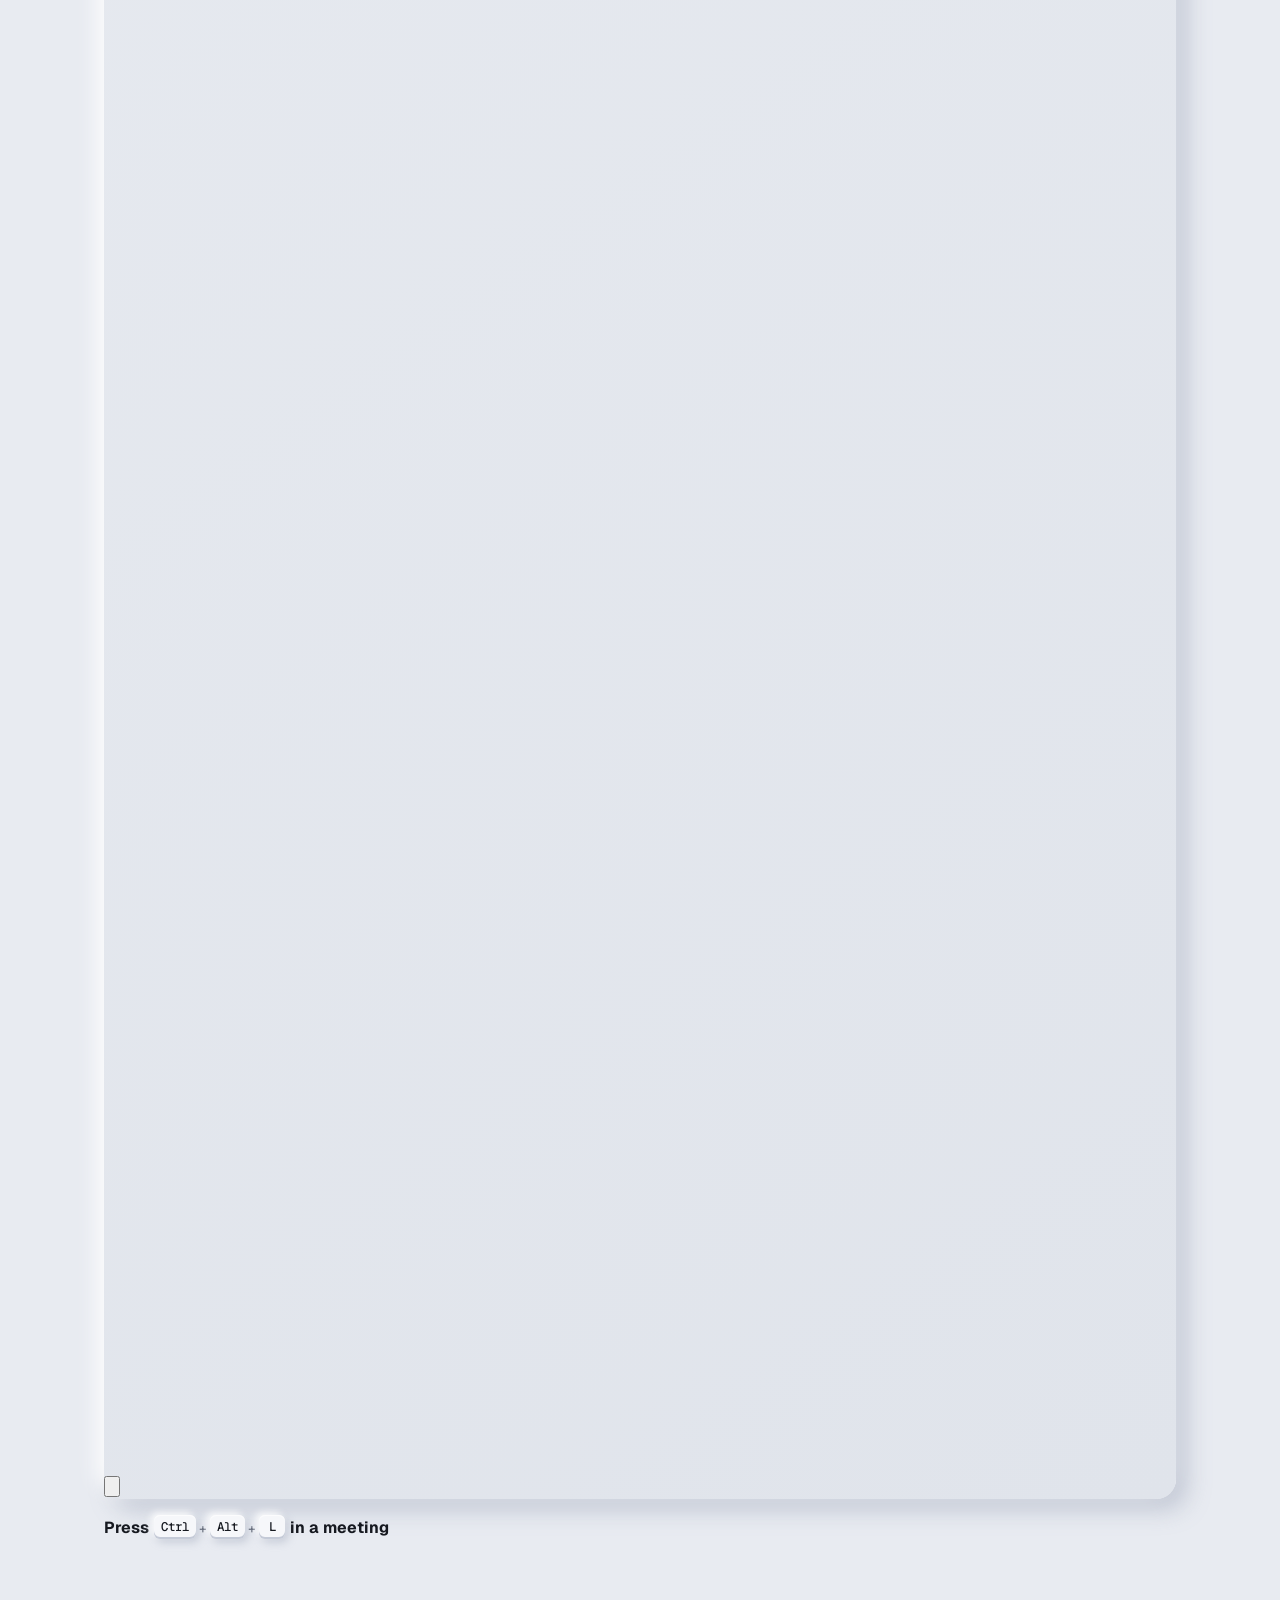
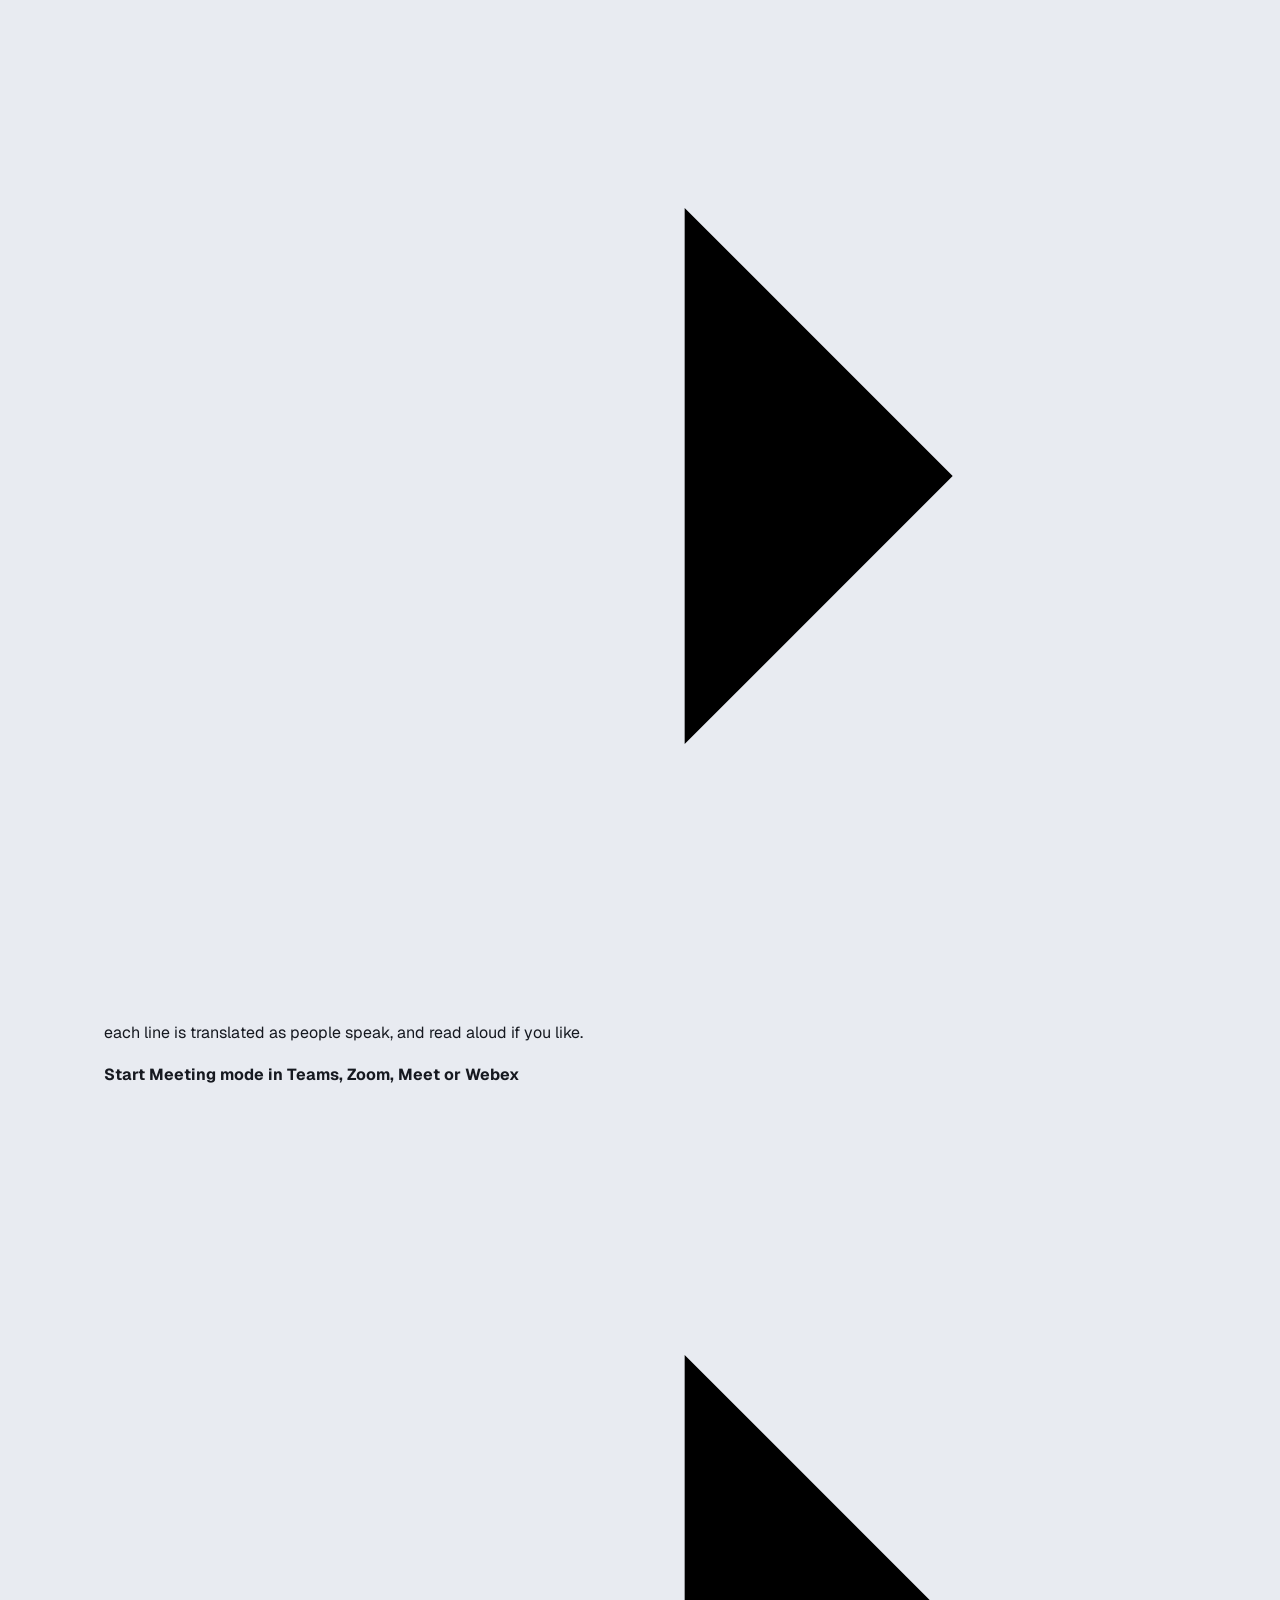
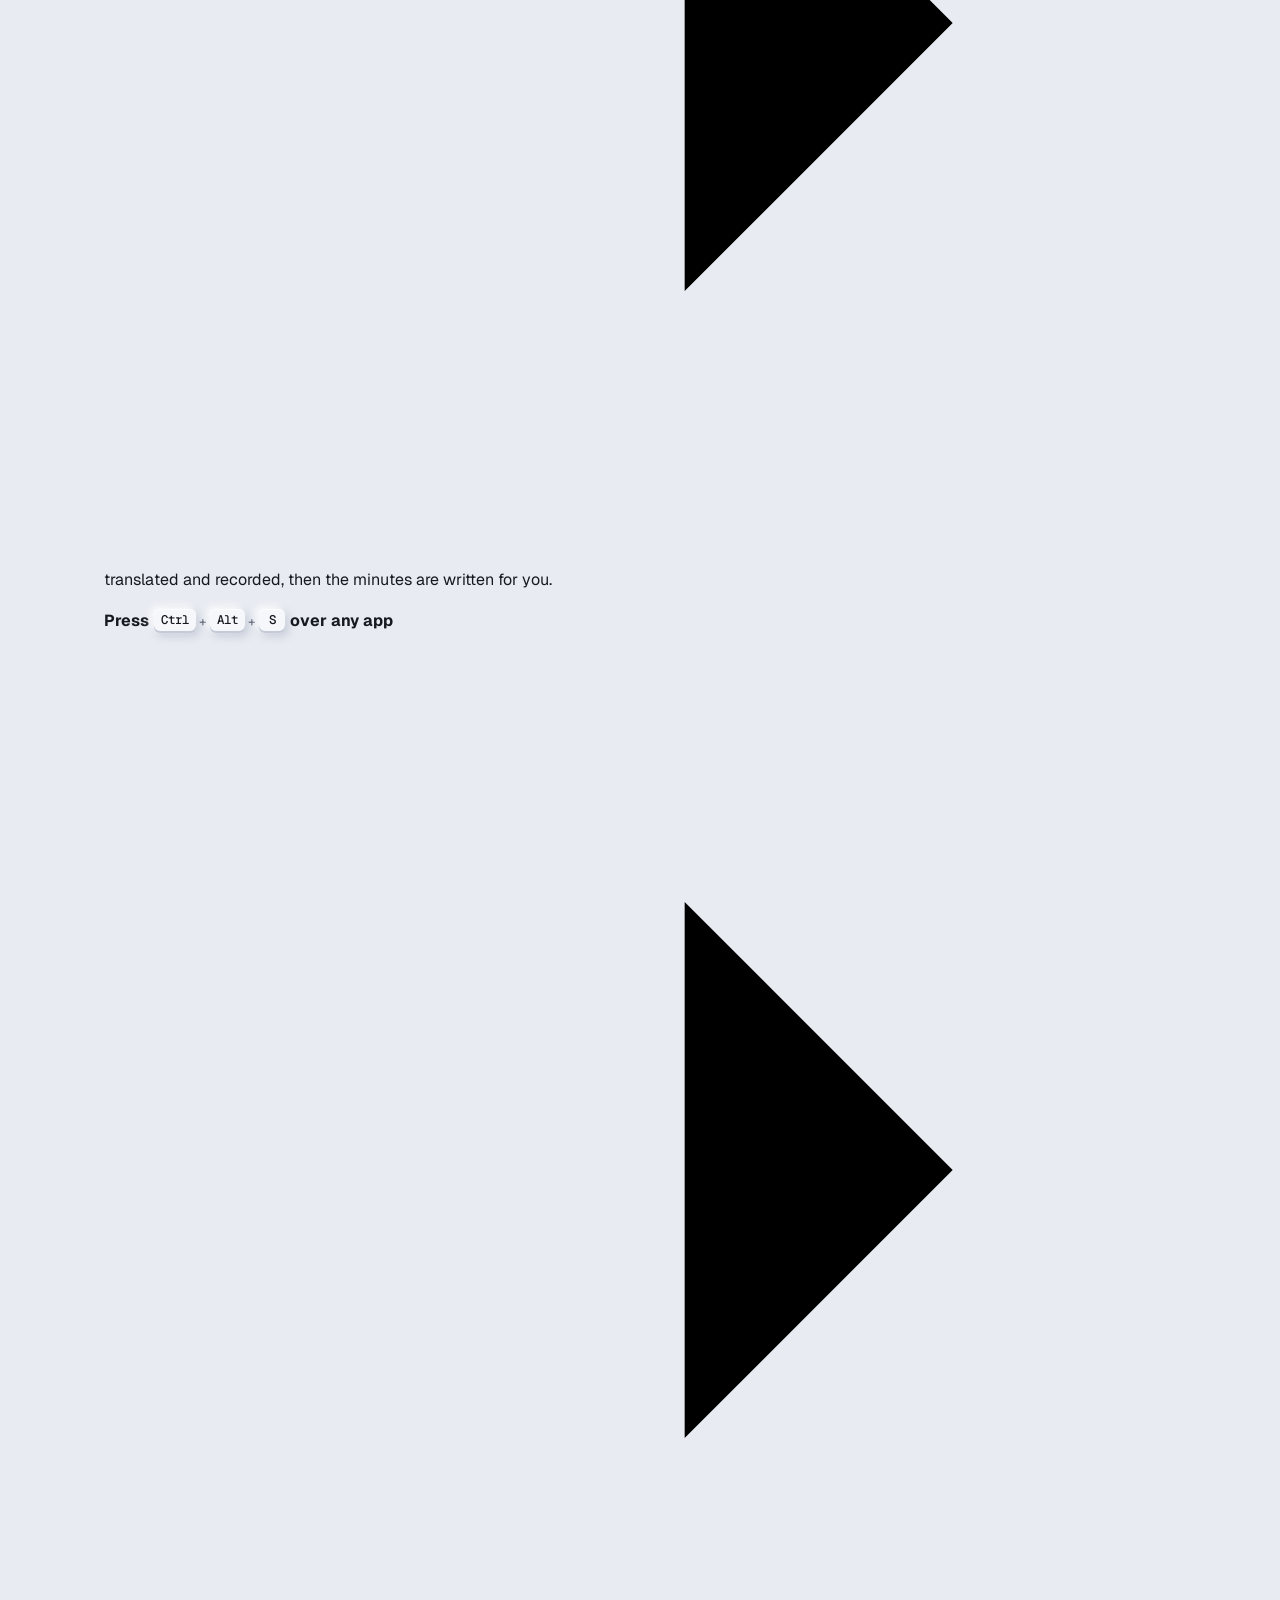
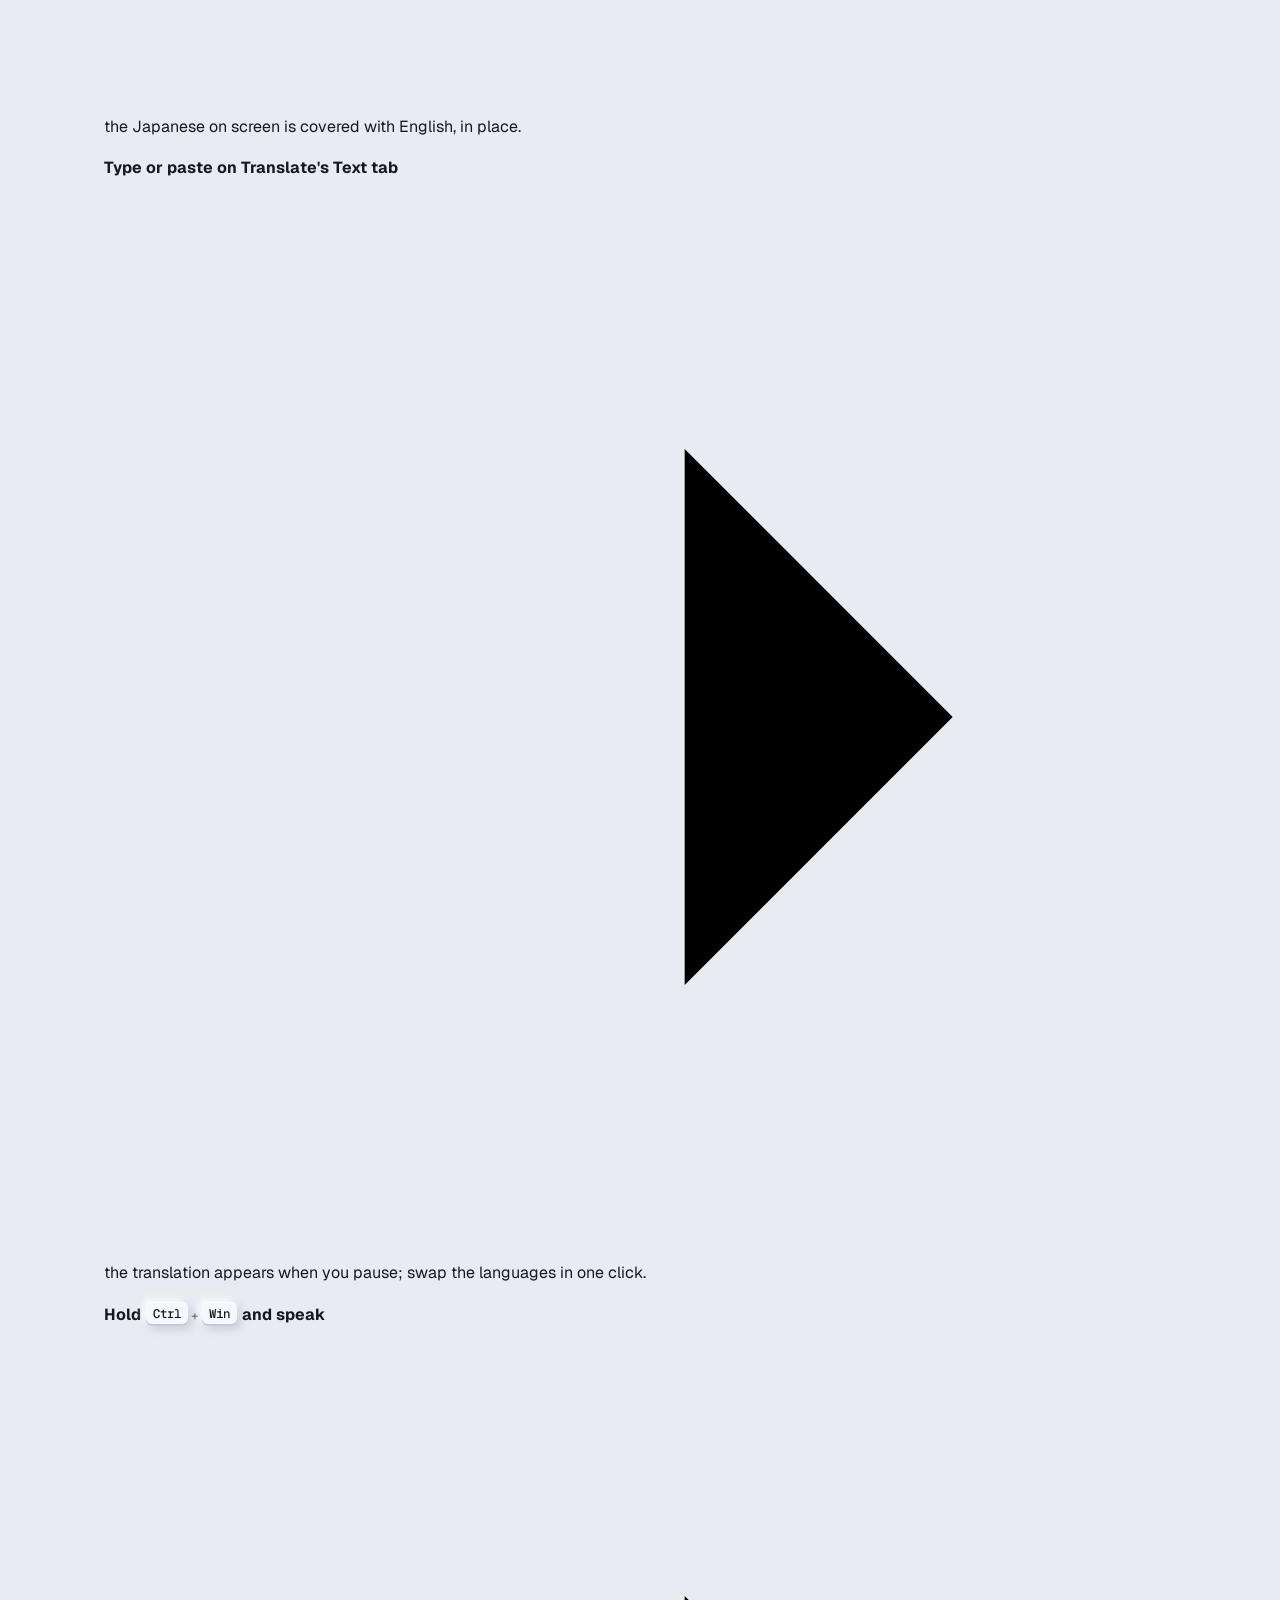
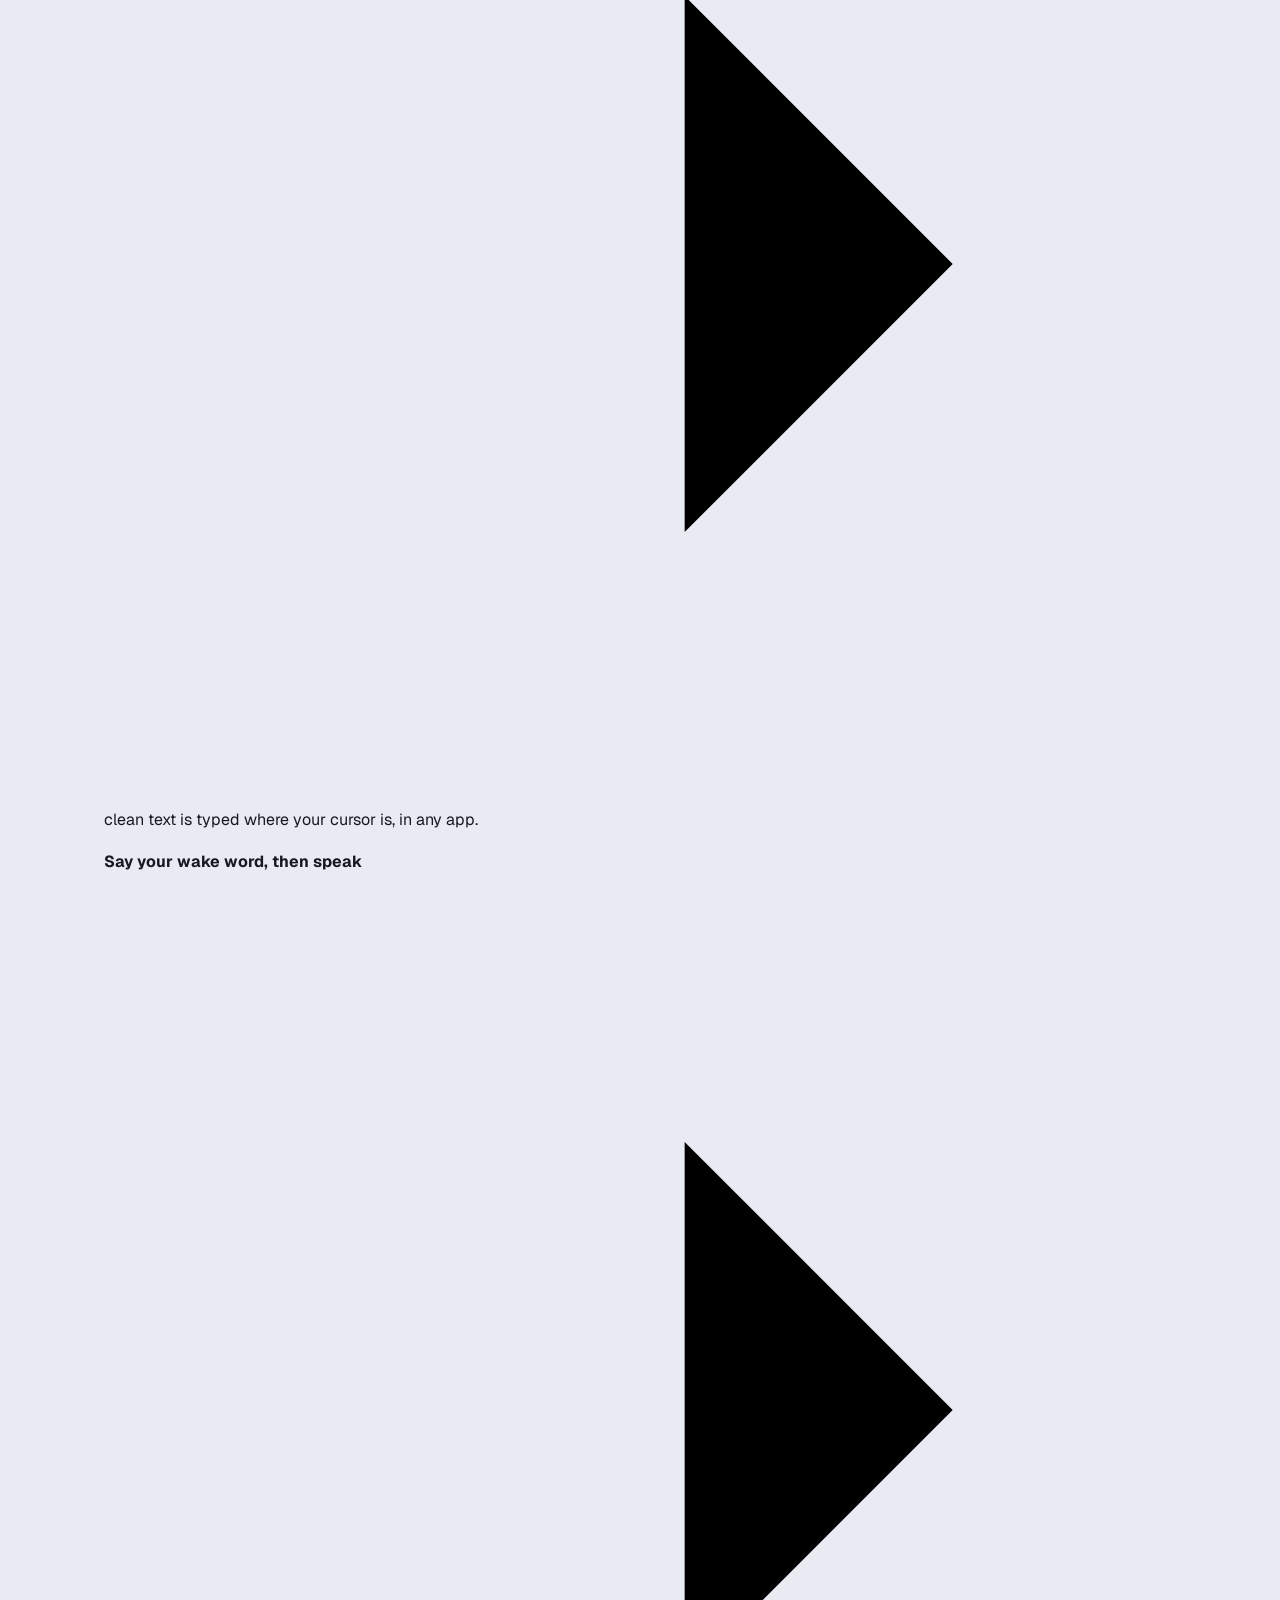
==== commit e091e7e1: "Say the Android app is here: live translation, meetings, conversation Rflow for Android 0.9.0 is bui" ====
--- a/site/index.html
+++ b/site/index.html
@@ -372,7 +372,7 @@
 
   <div class="hero">
     <div>
-      <span class="eyebrow well"><span class="lamp"></span>Free and open source · for Windows · <a href="#android">Android soon</a></span>
+      <span class="eyebrow well"><span class="lamp"></span>Free and open source · for Windows · <a href="#android">and Android</a></span>
       <h1>Work in<br>any language.</h1>
       <p class="lead">Rflow translates what you hear and read, types what you say, and writes up your meetings, in every app on Windows.</p>
       <ul class="does">
@@ -667,25 +667,27 @@
   <div class="wrap">
     <div class="two">
       <div>
-        <div class="caps">Coming to Android</div>
+        <div class="caps">New: Rflow for Android</div>
         <h2>Rflow, <br>in your pocket.</h2>
-        <p class="sub">Rflow for Android is on its way, open source like the Windows app and with the same Gemini key. It starts with
-          the two things a phone does best: understanding the people around you, and writing up the meeting.</p>
+        <p class="sub">Rflow for Android, open source like the Windows app and with the same Gemini key. It does the things a phone
+          does best: understanding the people around you, and writing up the meeting. It updates itself, as on Windows.</p>
         <ul class="list">
           <li><span class="icon well iris"><svg class="i" viewBox="0 0 24 24" aria-hidden="true"><path d="M4 9.5h3.5L12 5.5v13l-4.5-4H4z"/><path d="M15.5 9a4 4 0 0 1 0 6M18 6.5a7.5 7.5 0 0 1 0 11"/></svg></span>
-            <div><h3>Live translation</h3><p>Japanese spoken in the room, or played by a video, read in English on your phone as it's said,
-              and heard in English too if you like.</p></div></li>
+            <div><h3>Live translation</h3><p>Japanese spoken in the room, or played by a video on the phone (captions in a bar over the app),
+              read in English as it's said, and heard in English too if you like.</p></div></li>
           <li><span class="icon well violet"><svg class="i" viewBox="0 0 24 24"><rect x="5" y="3.5" width="14" height="17" rx="2"/><path d="M8.5 8h7M8.5 12h7M8.5 16h4"/></svg></span>
             <div><h3>Meeting mode</h3><p>Lay the phone on the table: it translates live, records on the phone, and writes the minutes when the
-              meeting ends.</p></div></li>
+              meeting ends: who said what, decisions and action items. Share them in a tap.</p></div></li>
+          <li><span class="icon well"><svg class="i" viewBox="0 0 24 24"><path d="M4 6.5h10v7H8l-4 3z"/><path d="M14 10h6v7l-3-2.5h-3"/></svg></span>
+            <div><h3>Conversation</h3><p>Two people, two languages, one phone between you: the top half turns to face the other person.</p></div></li>
           <li><span class="icon well"><svg class="i" viewBox="0 0 24 24"><circle cx="12" cy="12" r="8.5"/><path d="M12 7.5V12l3 2"/></svg></span>
-            <div><h3>Then the rest</h3><p>Voice typing with the Rflow Keyboard, translating any text, and the Screen translator.</p></div></li>
+            <div><h3>Next</h3><p>Voice typing with the Rflow Keyboard, translating any text, and the Screen translator.</p></div></li>
         </ul>
         <div class="cta" style="margin-top: 30px">
           <a class="button primary" data-android href="#android"><svg width="18" height="18" viewBox="0 0 24 24" fill="none" stroke="currentColor" stroke-width="1.8" stroke-linecap="round" aria-hidden="true"><rect x="6.5" y="2.5" width="11" height="19" rx="2.6"/><path d="M10.5 18.5h3"/></svg>Download for Android<span class="soon" data-android-soon>soon</span></a>
-          <a class="button" href="https://github.com/karthi-ai-engineer/rflow-android"><svg width="18" height="18" viewBox="0 0 24 24" fill="currentColor" aria-hidden="true"><path d="M12 2a10 10 0 0 0-3.16 19.49c.5.09.68-.22.68-.48v-1.7c-2.78.6-3.37-1.34-3.37-1.34-.45-1.16-1.11-1.47-1.11-1.47-.91-.62.07-.6.07-.6 1 .07 1.53 1.03 1.53 1.03.89 1.53 2.34 1.09 2.91.83.09-.65.35-1.09.63-1.34-2.22-.25-4.56-1.11-4.56-4.94 0-1.09.39-1.98 1.03-2.68-.1-.25-.45-1.27.1-2.65 0 0 .84-.27 2.75 1.02a9.5 9.5 0 0 1 5 0c1.91-1.29 2.75-1.02 2.75-1.02.55 1.38.2 2.4.1 2.65.64.7 1.03 1.59 1.03 2.68 0 3.84-2.34 4.69-4.57 4.93.36.31.68.92.68 1.85v2.75c0 .27.18.58.69.48A10 10 0 0 0 12 2Z"/></svg>Follow it on GitHub</a>
+          <a class="button" href="https://github.com/karthi-ai-engineer/rflow-android"><svg width="18" height="18" viewBox="0 0 24 24" fill="currentColor" aria-hidden="true"><path d="M12 2a10 10 0 0 0-3.16 19.49c.5.09.68-.22.68-.48v-1.7c-2.78.6-3.37-1.34-3.37-1.34-.45-1.16-1.11-1.47-1.11-1.47-.91-.62.07-.6.07-.6 1 .07 1.53 1.03 1.53 1.03.89 1.53 2.34 1.09 2.91.83.09-.65.35-1.09.63-1.34-2.22-.25-4.56-1.11-4.56-4.94 0-1.09.39-1.98 1.03-2.68-.1-.25-.45-1.27.1-2.65 0 0 .84-.27 2.75 1.02a9.5 9.5 0 0 1 5 0c1.91-1.29 2.75-1.02 2.75-1.02.55 1.38.2 2.4.1 2.65.64.7 1.03 1.59 1.03 2.68 0 3.84-2.34 4.69-4.57 4.93.36.31.68.92.68 1.85v2.75c0 .27.18.58.69.48A10 10 0 0 0 12 2Z"/></svg>Source on GitHub</a>
         </div>
-        <p class="release" id="android-release">Android 10 and newer · the plan is <a href="https://github.com/karthi-ai-engineer/rflow-android/blob/main/docs/plan.md">on GitHub</a></p>
+        <p class="release" id="android-release">Android 10 and newer · free · updates itself in the app</p>
       </div>
       <div class="phone-wrap">
         <div class="phone" role="img" aria-label="Rflow for Android in Meeting mode: Japanese said in the room shown in English as it is spoken, Speak the translation on, recording for the minutes.">
@@ -729,9 +731,10 @@
           too) to Google Gemini, and says so before it starts. Meeting mode records on your laptop; to write the minutes, it sends the
           recording to Gemini. Translate and the Screen translator send only the text. Nothing goes to Rflow: there's no Rflow server.</p></details>
       <details class="card"><summary>Is there a phone app?</summary>
-        <p>Rflow for Android is coming, starting with live translation and Meeting mode for meetings in the room; voice typing,
-          translating text and the Screen translator follow. It's open source too; follow it on <a href="https://github.com/karthi-ai-engineer/rflow-android">GitHub</a>. For
-          a Teams or Zoom call on the phone itself, use Rflow for Windows: Android doesn't let apps hear the sound of a call.</p></details>
+        <p>Yes, for Android 10 and newer: live translation (the room, or a video on the phone), Meeting mode for meetings in the room,
+          and Conversation. Download it from the <a href="#android">Android section</a>; it updates itself, with the same Gemini key as on
+          Windows. Voice typing, translating text and the Screen translator come next. For a Teams or Zoom call on the phone itself,
+          use Rflow for Windows: Android doesn't let apps hear the sound of a call.</p></details>
       <details class="card"><summary>Is it really open source?</summary>
         <p>Yes, under the MIT License. The code, the issues and every change are on <a href="https://github.com/karthi-ai-engineer/rflow-ai">GitHub</a>; bug reports,
           ideas and pull requests are welcome.</p></details>
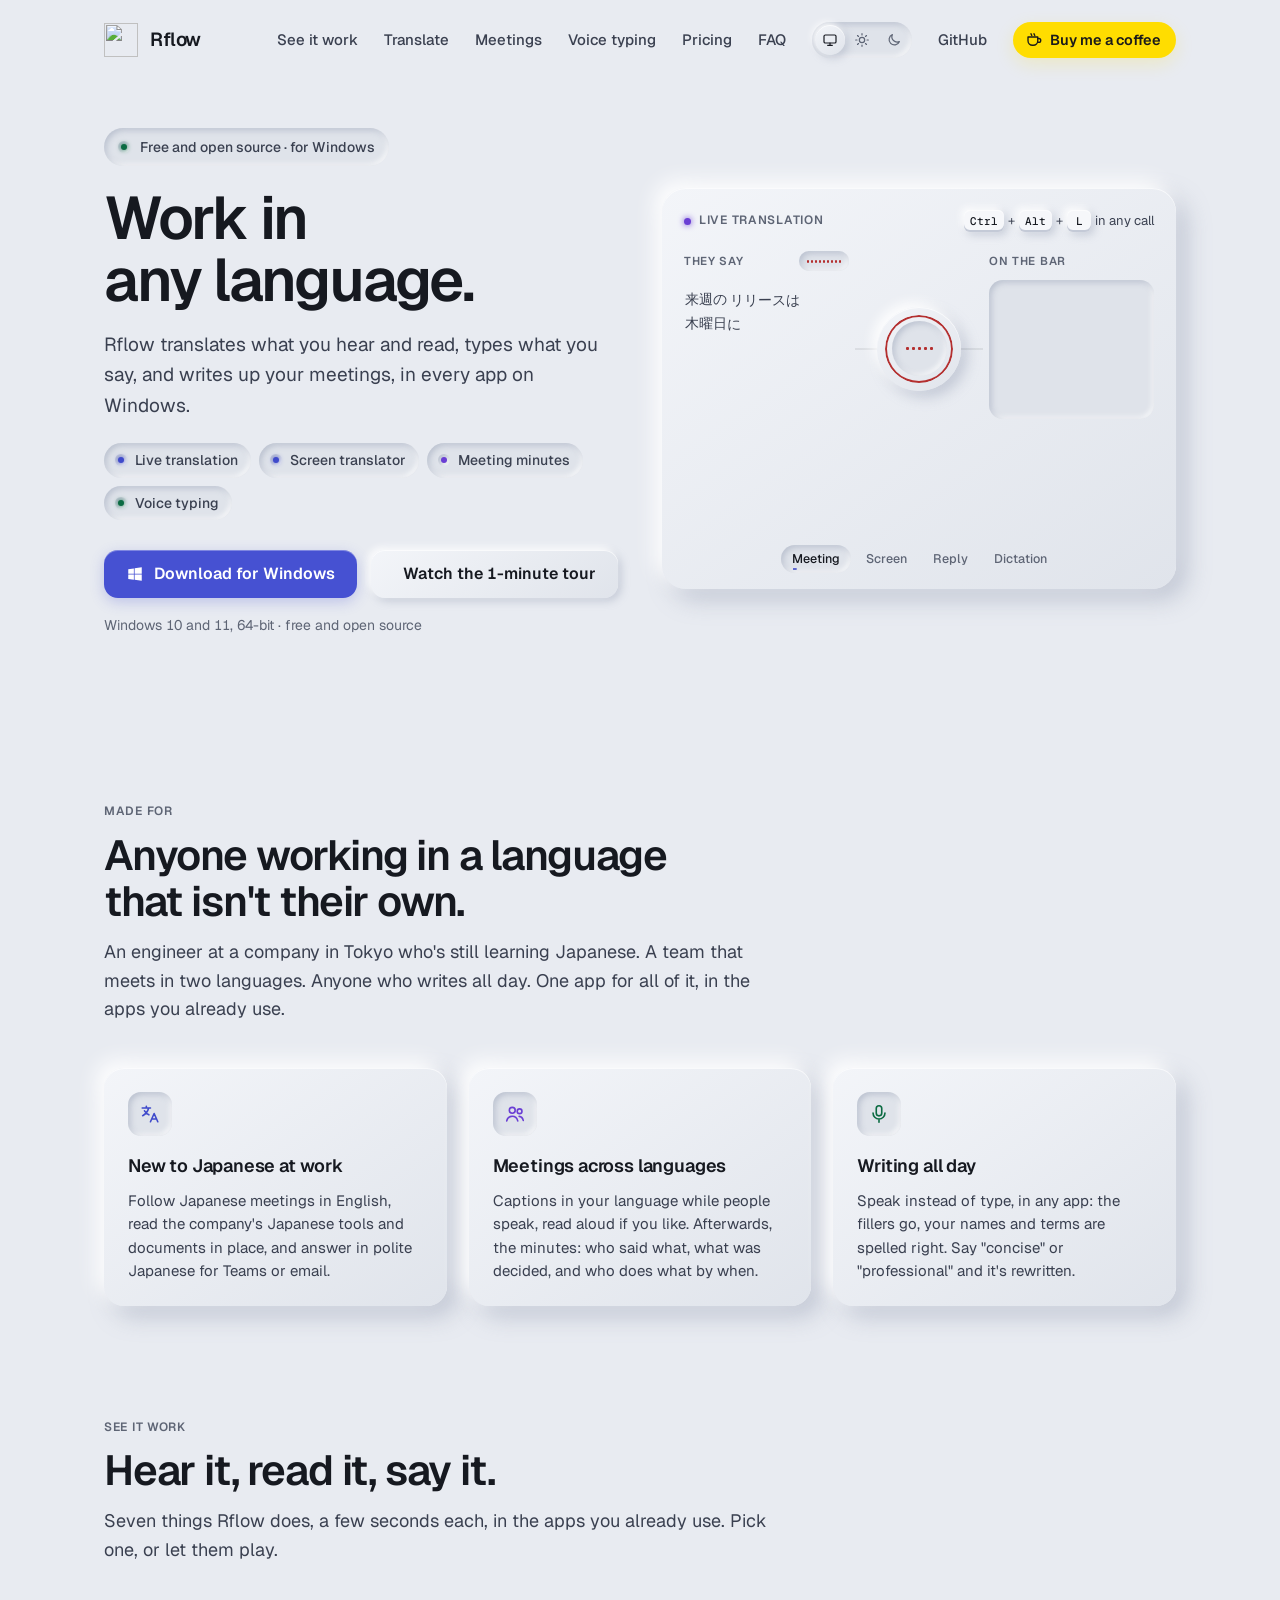
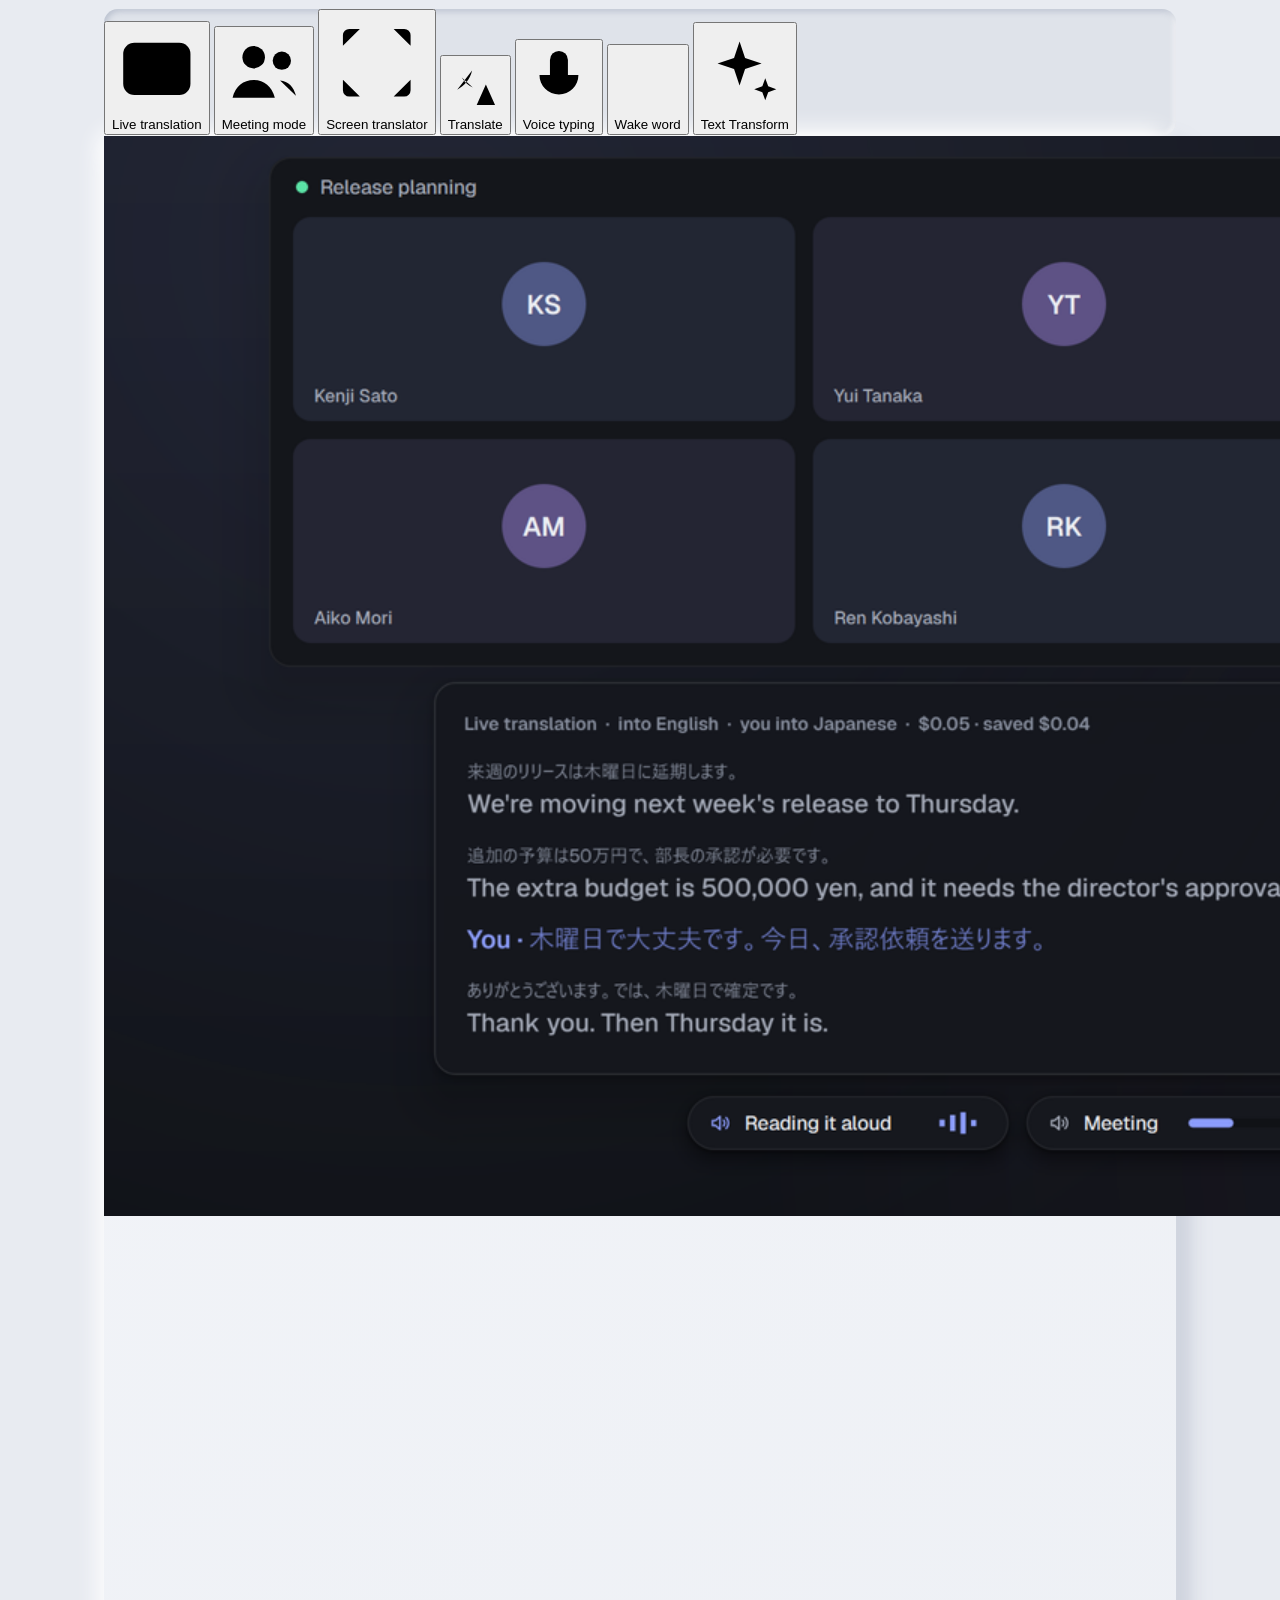
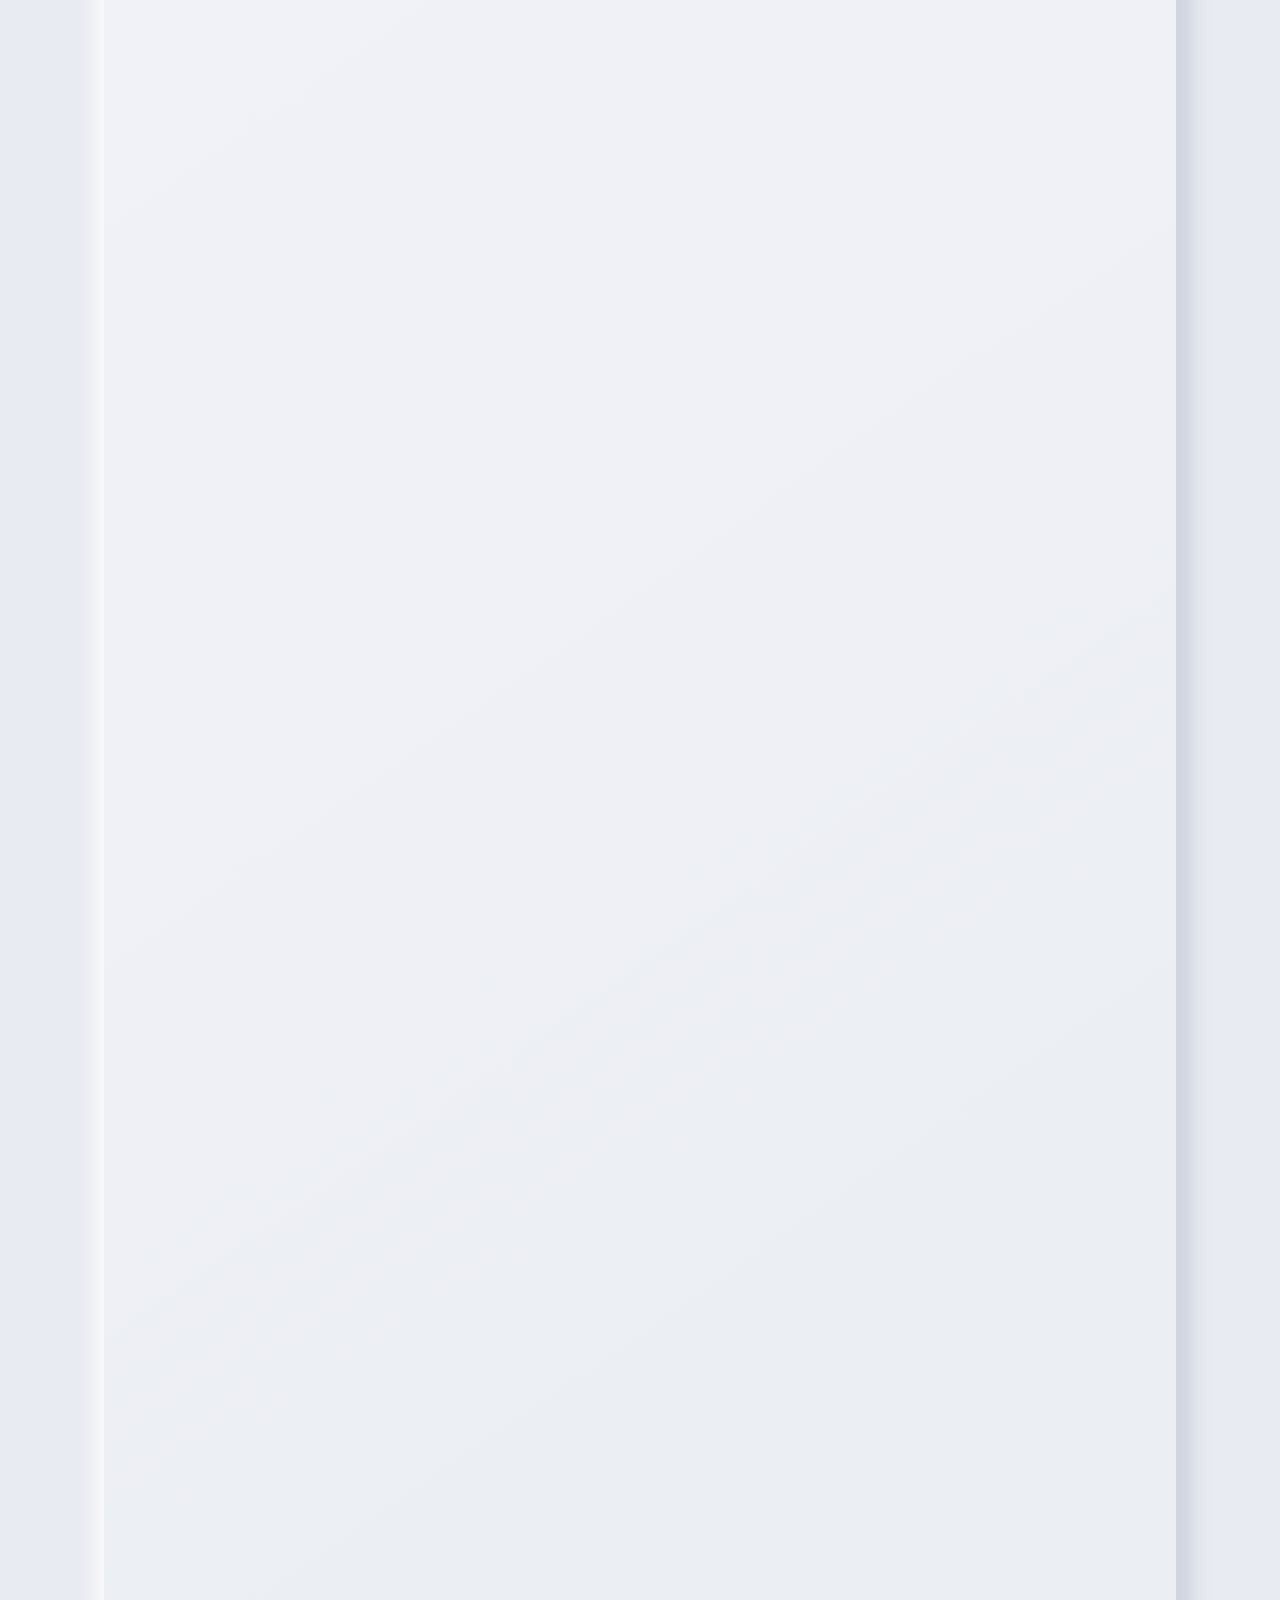
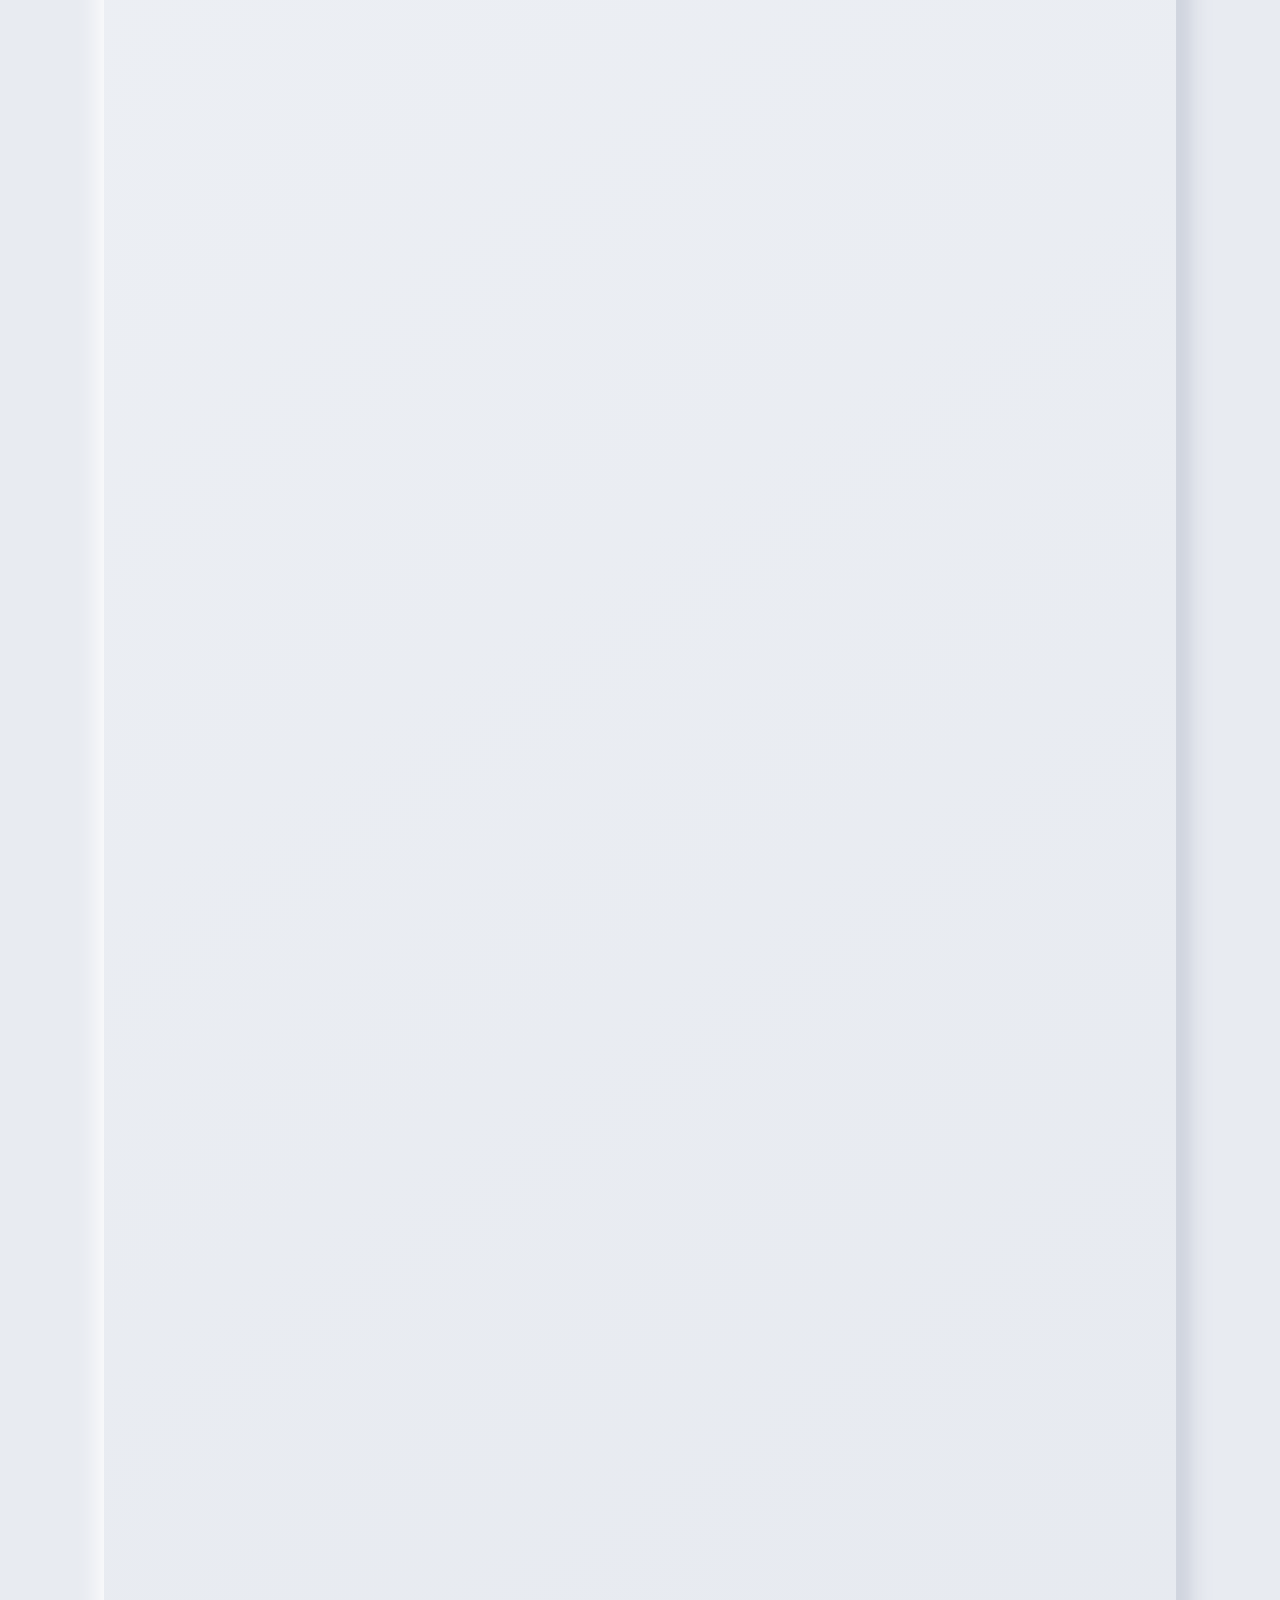
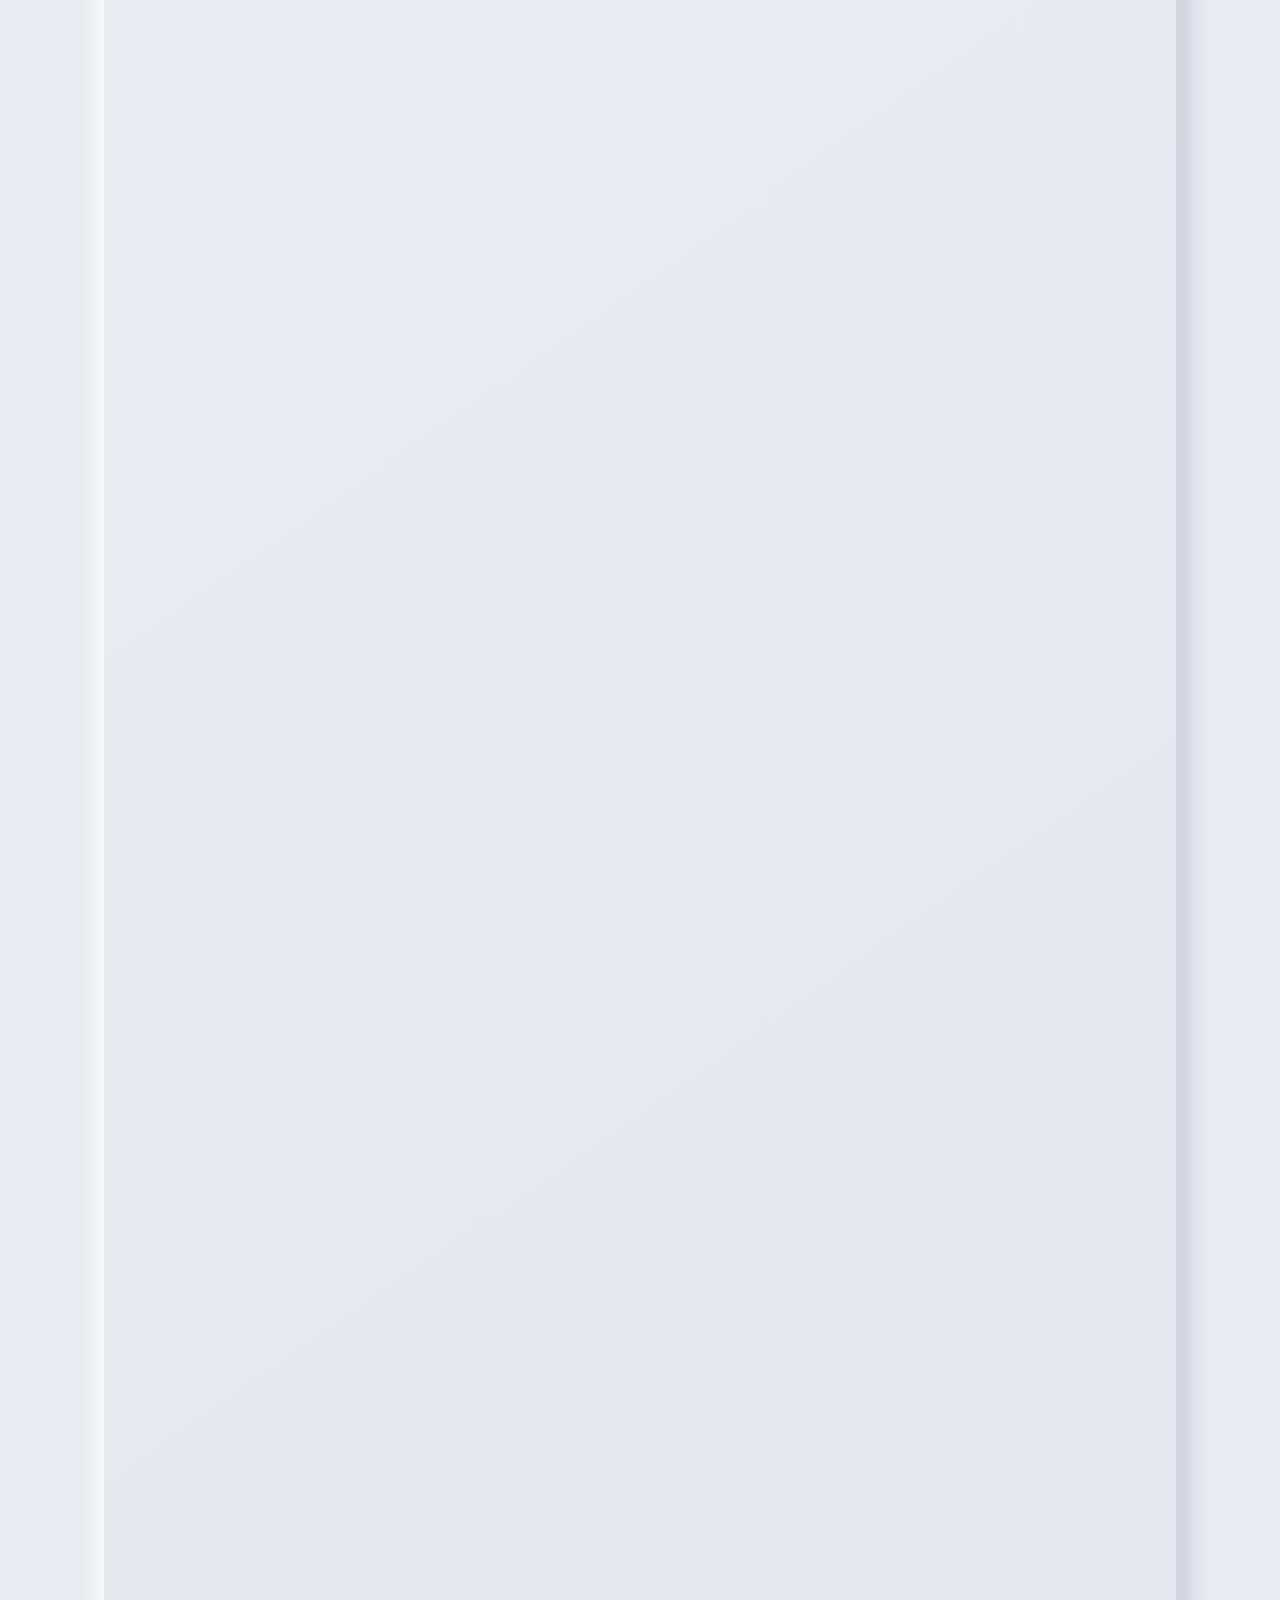
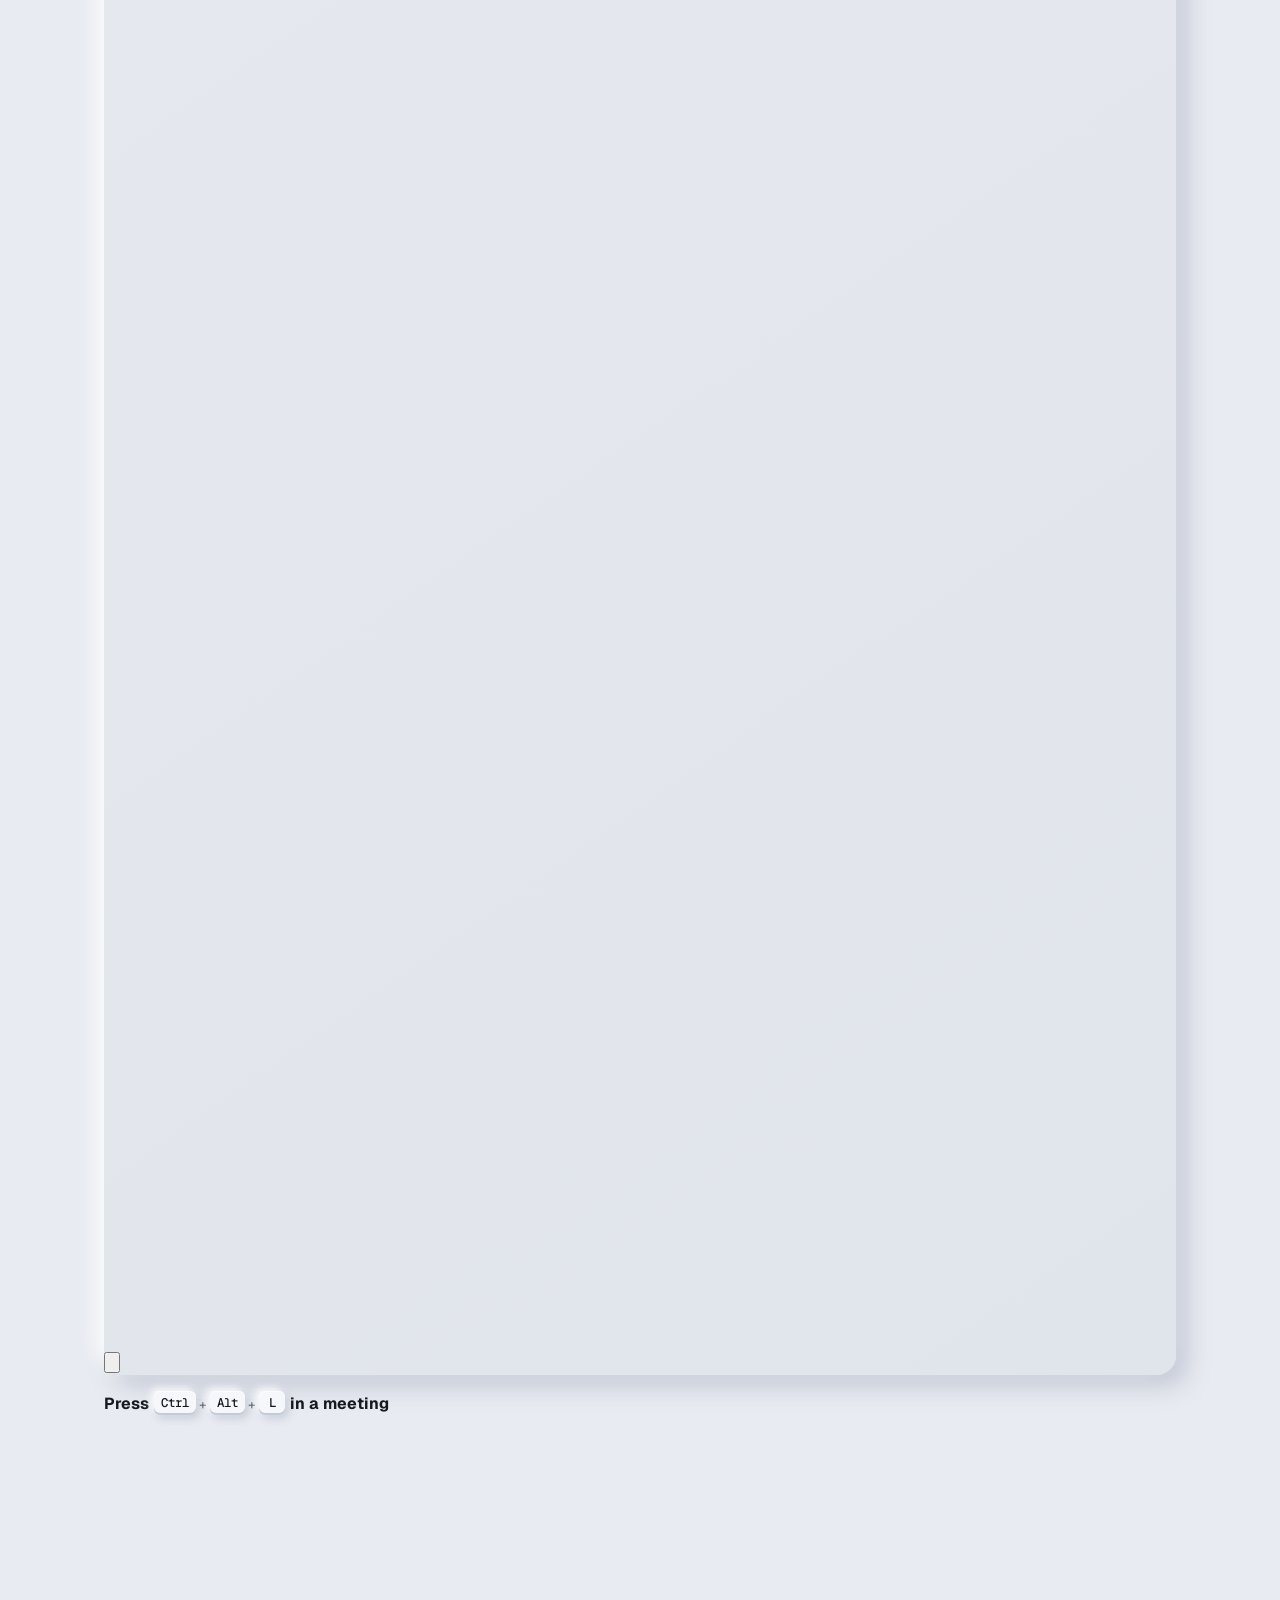
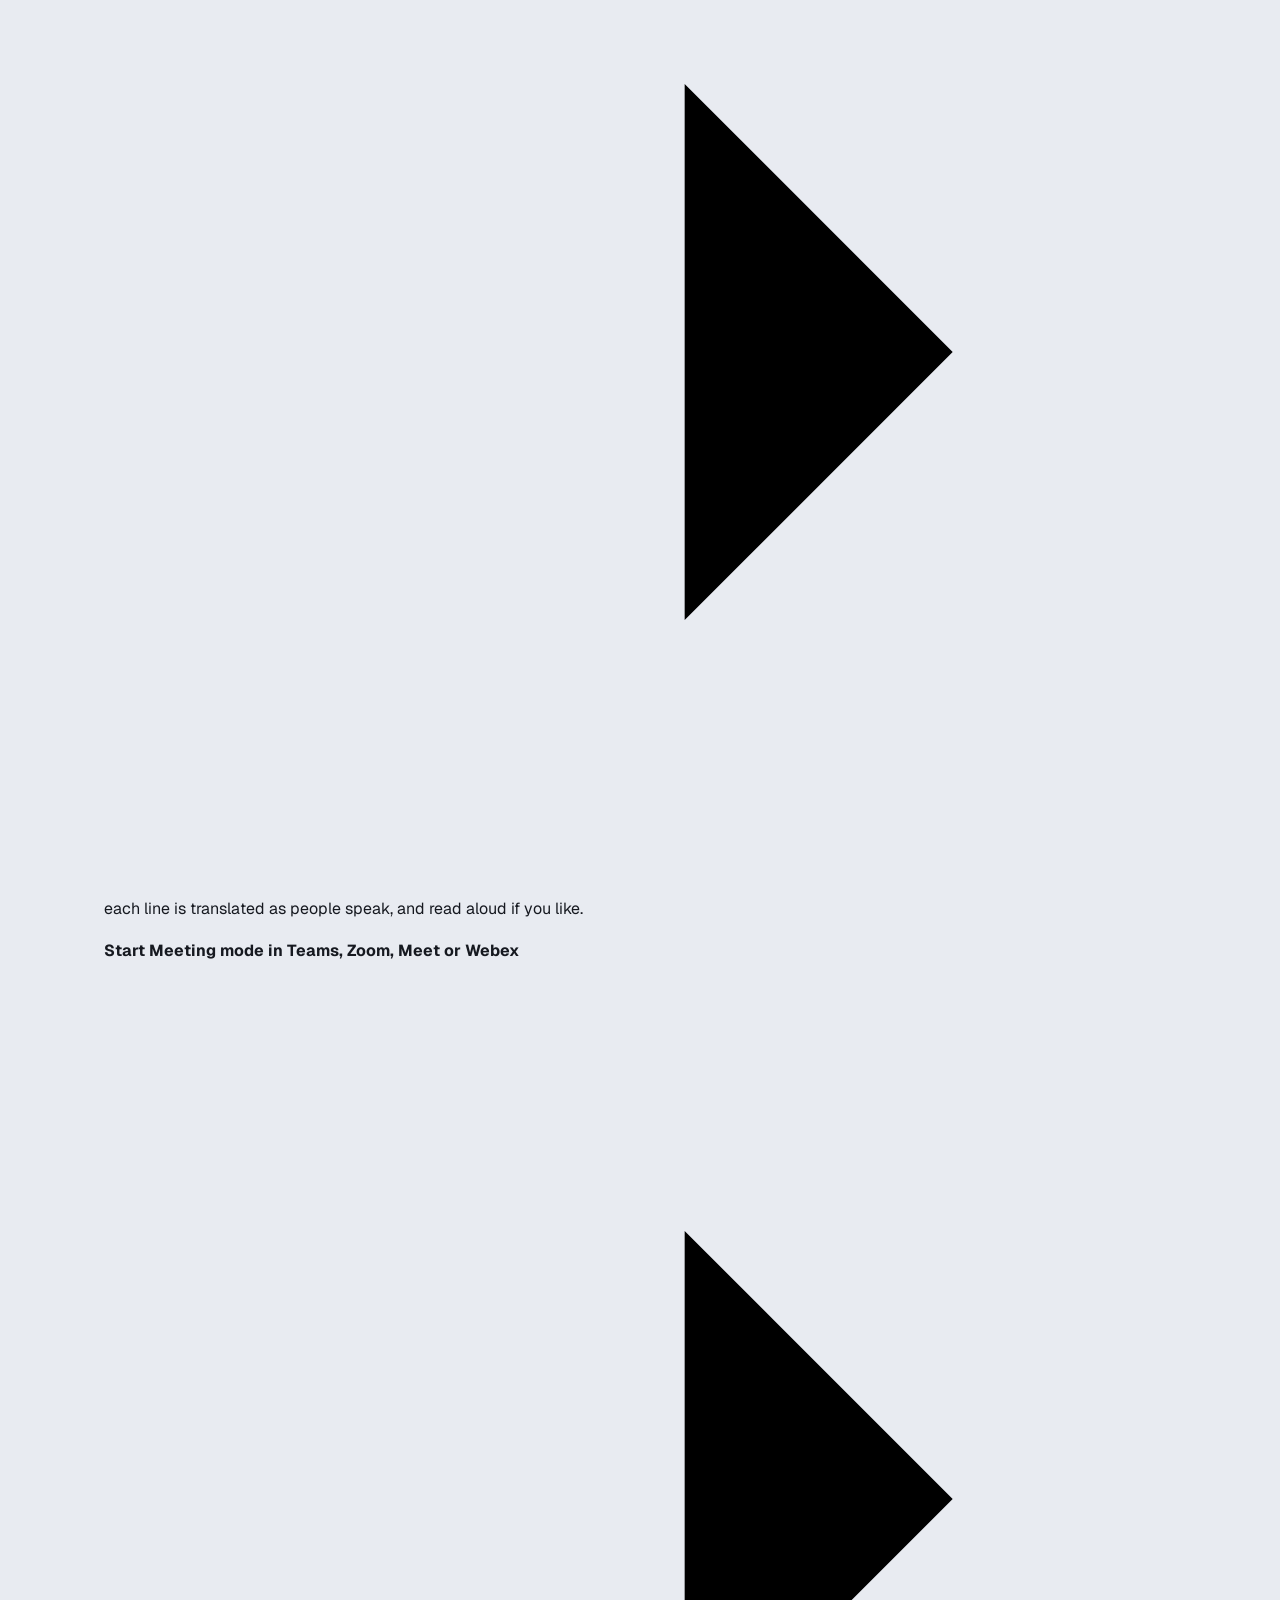
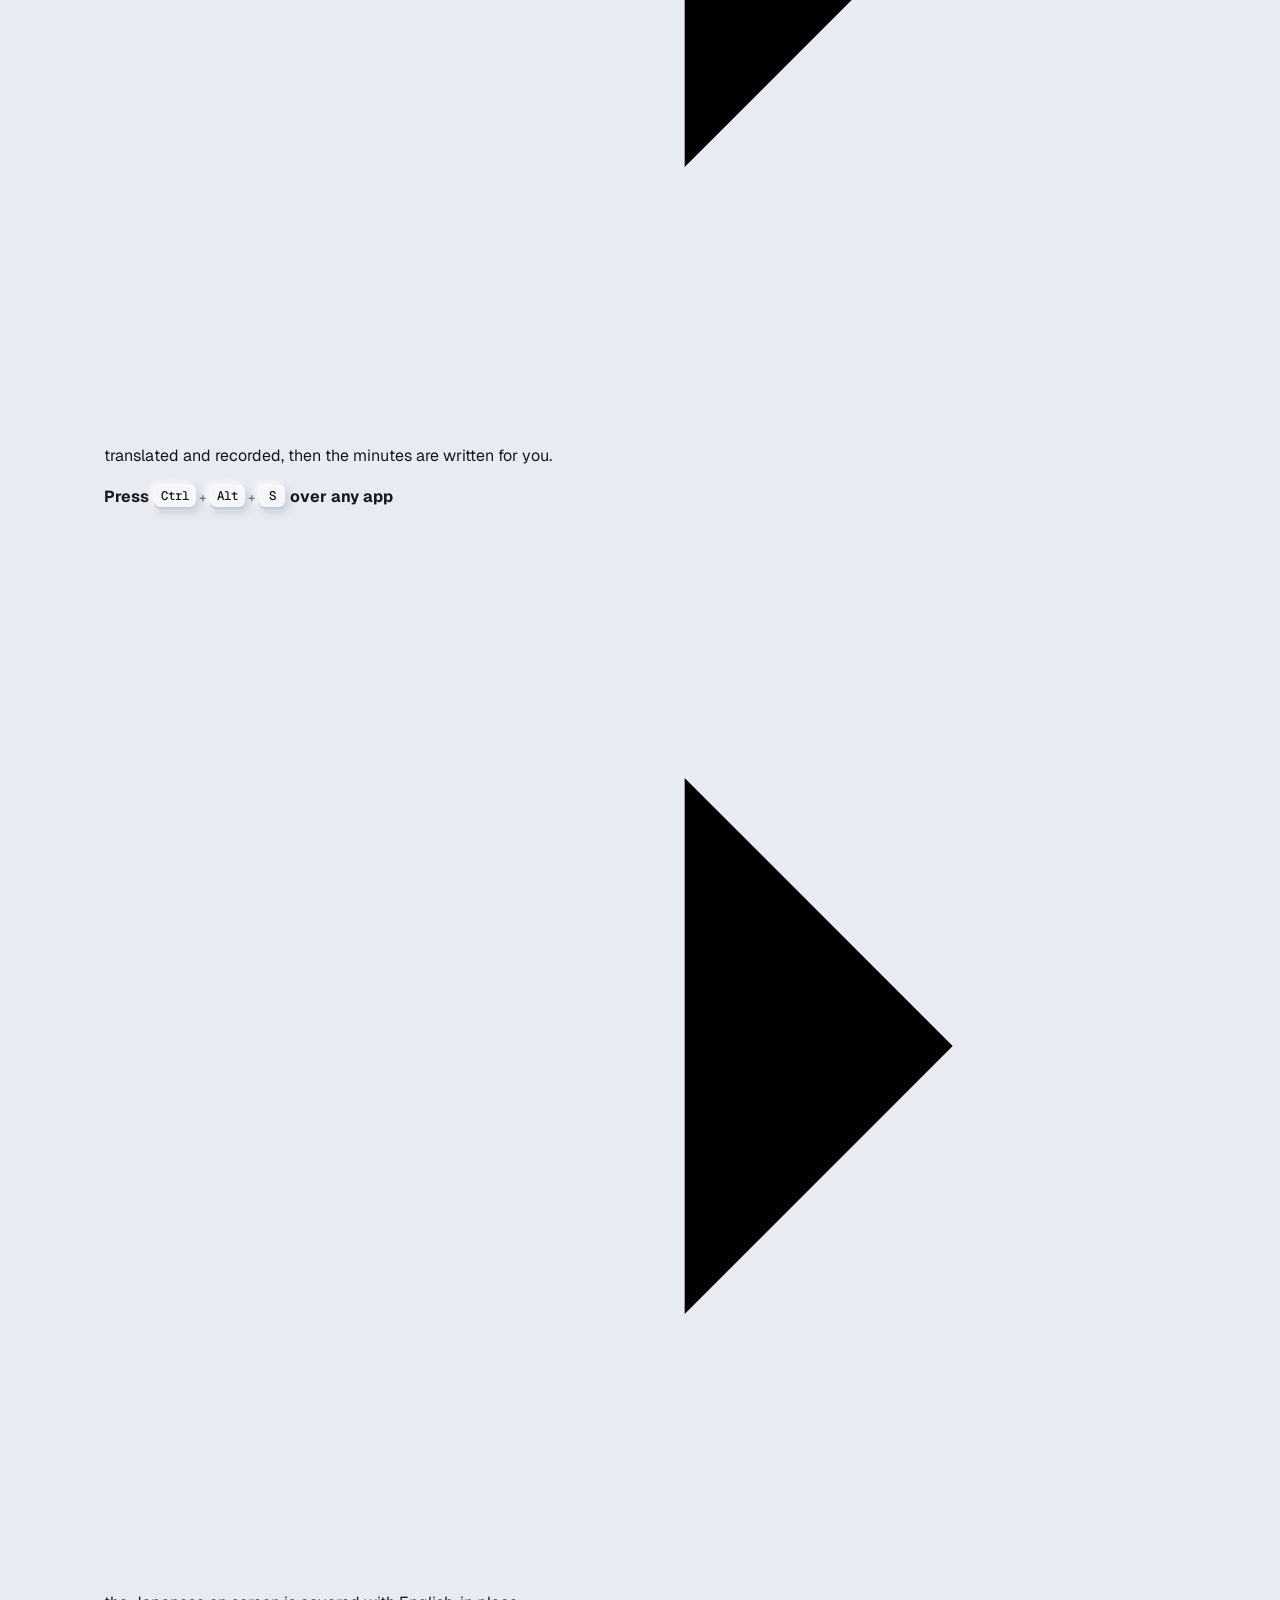
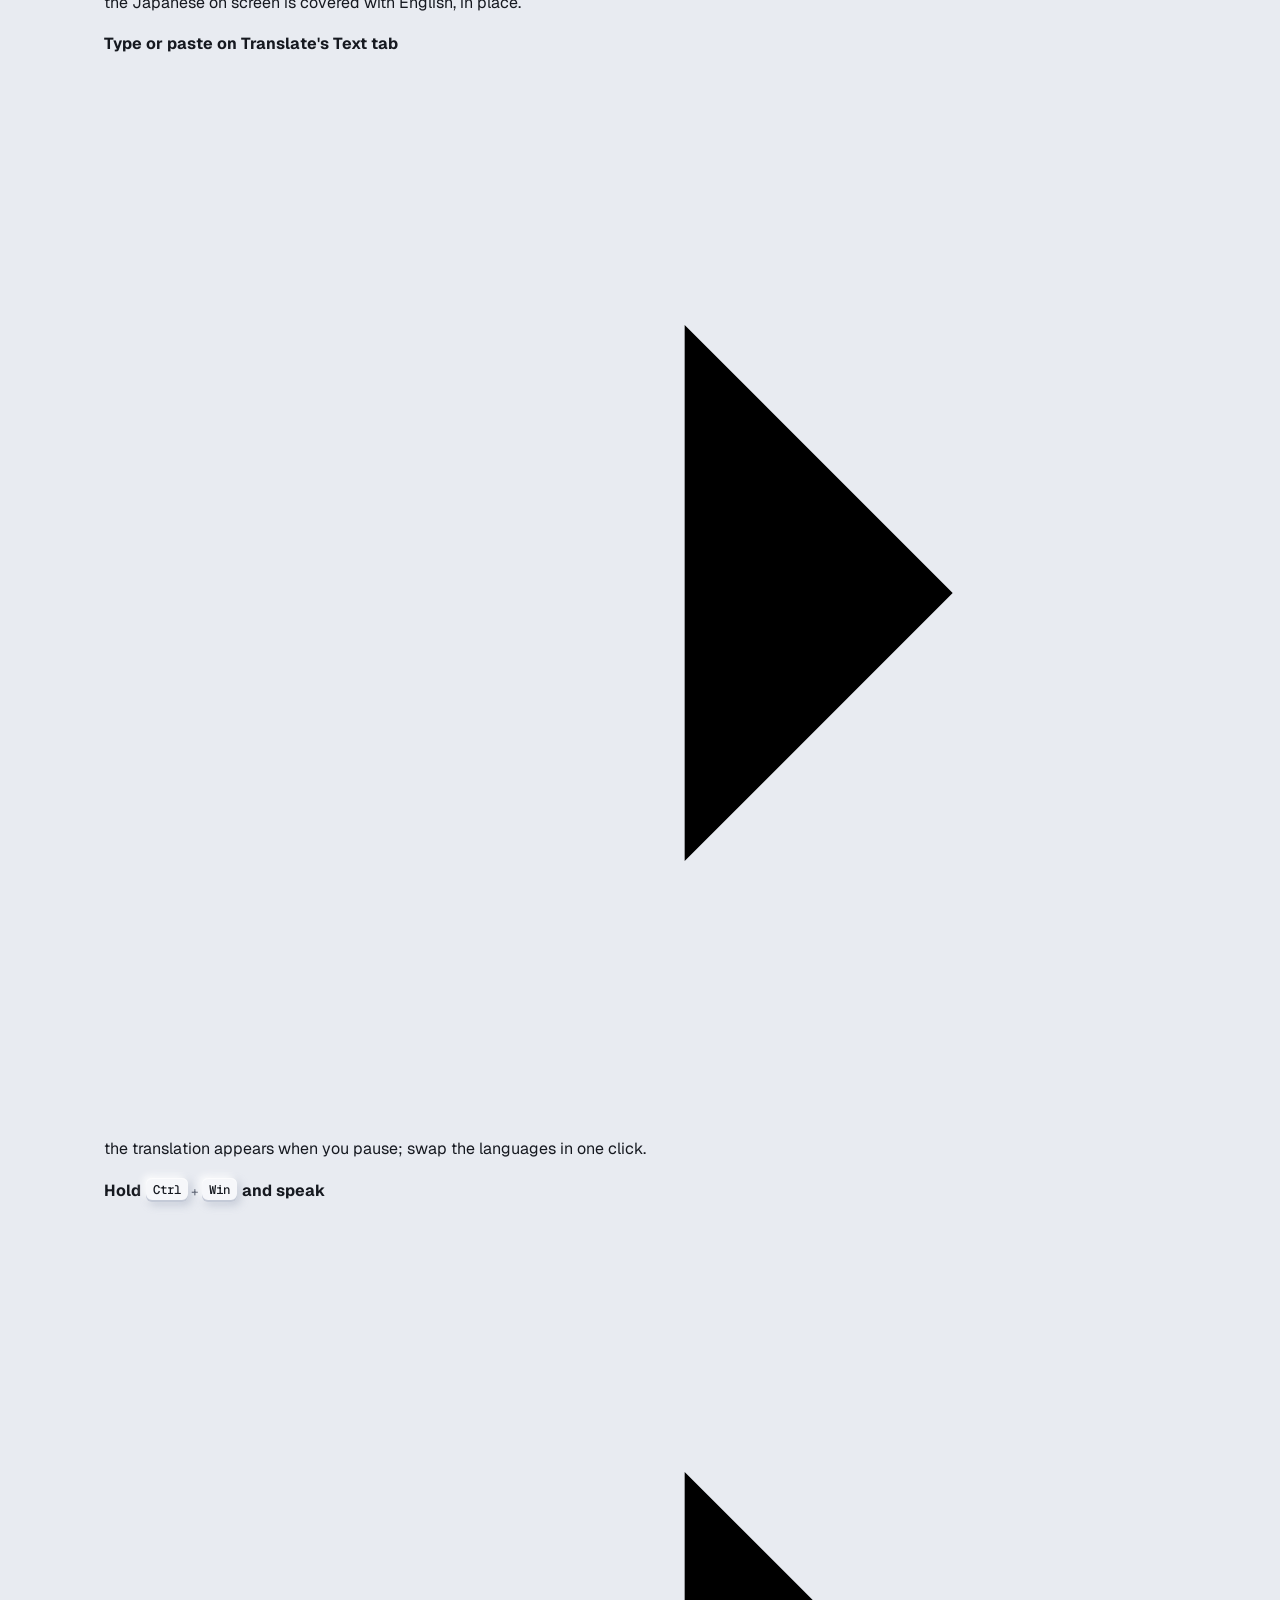
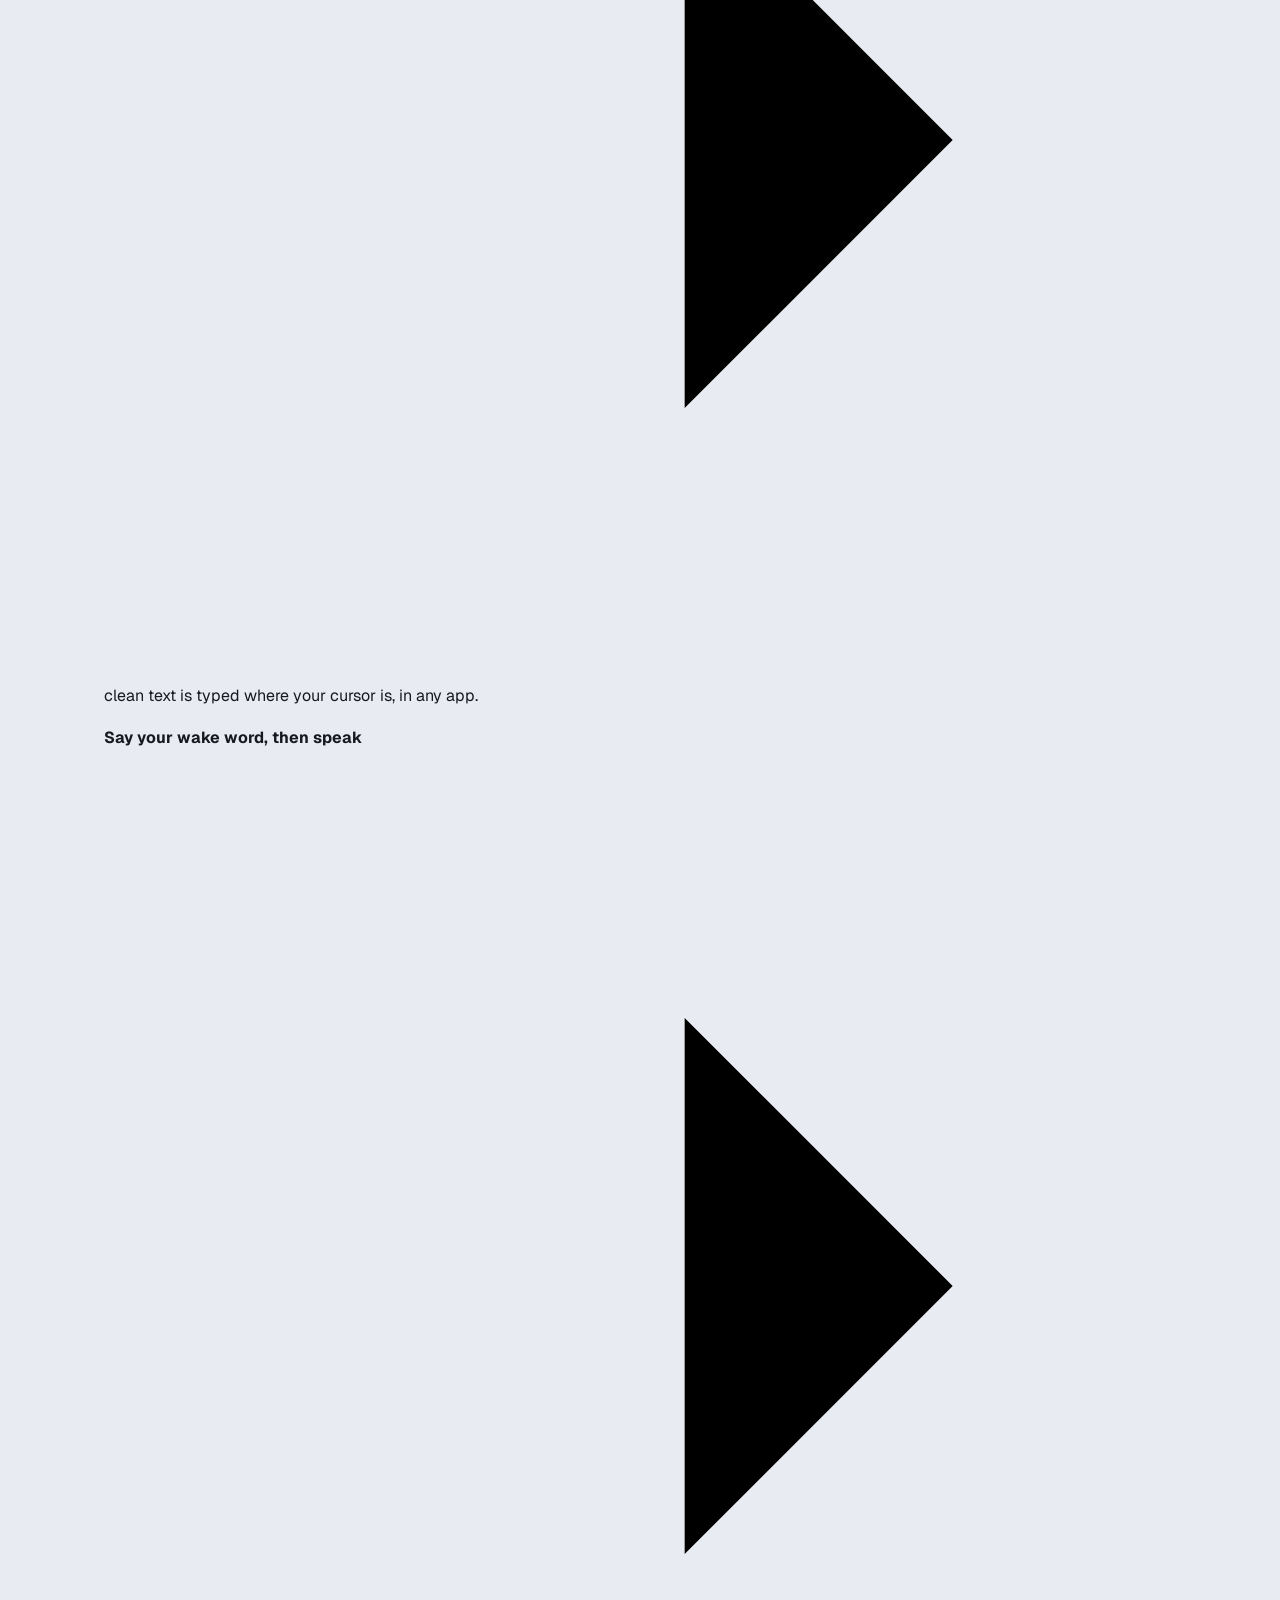
==== commit 70a26bbd: "Merge pull request #276 from karthi-ai-engineer/phase-55/website Phase 55: the website for 2.8: work" ====
--- a/site/index.html
+++ b/site/index.html
@@ -123,8 +123,6 @@
   h1 { font-size: clamp(40px, 5.2vw, 60px); line-height: 1.03; letter-spacing: -.035em; font-weight: 600; margin: 22px 0 18px; }
   h1 .soft { color: var(--text-2); }
   .lead { font-size: 19px; line-height: 1.6; color: var(--text-2); margin: 0 0 22px; max-width: 30em; }
-  .button .soon { font-size: 11.5px; font-weight: 600; letter-spacing: .04em; text-transform: uppercase; color: var(--text-2);
-                  padding: 3px 8px; border-radius: 999px; border: 1px solid var(--edge); margin-left: -2px; }
   .cta { display: flex; flex-wrap: wrap; align-items: center; gap: 14px; }
   .release { color: var(--text-3); font-size: 14px; margin-top: 16px; }
 
@@ -263,62 +261,6 @@
   .doc .todo li::before { content: ""; flex: none; width: 15px; height: 15px; margin-top: 4px; border-radius: 4px; box-shadow: var(--in-2);
     background: var(--well); }
   .doc .who-is { color: var(--text-3); }
-
-
-  /* Meeting mode: what you hear, with Speak the translation on */
-  .cards { display: grid; gap: 22px; min-width: 0; }
-  .hear { display: grid; gap: 4px; padding: 22px 26px; }
-  .hear-row { display: flex; align-items: center; gap: 14px; }
-  .hear .who { flex: none; display: grid; place-items: center; width: 40px; height: 40px; border-radius: 50%; font-size: 13px; font-weight: 600;
-    color: var(--violet); background: color-mix(in srgb, var(--violet) 16%, transparent); }
-  .hear .out .who { color: var(--ok); background: color-mix(in srgb, var(--ok) 16%, transparent); }
-  .hear .who svg { width: 19px; height: 19px; }
-  .hear em { display: block; font-style: normal; font-size: 13px; font-weight: 500; color: var(--text-3); }
-  .hear p { margin: 0; font-size: 16px; line-height: 1.5; color: var(--text); }
-  .hear p[lang="ja"] { font-family: "Geist", "Yu Gothic UI", "Yu Gothic", Meiryo, "Hiragino Sans", "Noto Sans JP", sans-serif; }
-  .hear-via { display: flex; align-items: center; gap: 10px; min-height: 40px; margin-left: 19px; padding-left: 26px; border-left: 2px dashed var(--line);
-    color: var(--text-2); font-size: 13.5px; font-weight: 500; }
-  .hear-via .sw { position: relative; width: 30px; height: 17px; border-radius: 99px; background: var(--ok); }
-  .hear-via .sw::after { content: ""; position: absolute; right: 2px; top: 2px; width: 13px; height: 13px; border-radius: 50%; background: var(--base); }
-
-
-  /* Coming to Android: a phone with a translated message and the Rflow Keyboard */
-  .eyebrow a { color: inherit; text-decoration: underline; text-underline-offset: 3px; text-decoration-color: var(--rim); }
-  .phone-wrap { display: grid; place-items: center; }
-  .phone { width: 290px; padding: 14px 12px 12px; border-radius: 40px; background: var(--well); color: var(--text);
-    box-shadow: var(--sh-1), inset 0 0 0 1px var(--line), inset 0 1px 0 var(--edge); font-size: 13px; line-height: 1.45; }
-  .ph-top { display: flex; justify-content: space-between; align-items: center; padding: 0 14px 10px; color: var(--text-2); font: 600 12px "Geist", sans-serif; }
-  .ph-top i { width: 64px; height: 18px; border-radius: 99px; background: var(--base); box-shadow: var(--in-2); }
-  .ph-head { display: flex; justify-content: space-between; align-items: center; padding: 6px 8px 12px; }
-  .ph-mode { display: flex; align-items: center; gap: 8px; font-size: 12px; font-weight: 600; letter-spacing: .06em; text-transform: uppercase; color: var(--text-3); }
-  .ph-mode i { width: 7px; height: 7px; border-radius: 50%; background: var(--violet); box-shadow: 0 0 6px var(--violet); }
-  .ph-rec { display: flex; align-items: center; gap: 6px; color: var(--live); font: 600 12px "Geist Mono", monospace; }
-  .ph-rec i { width: 7px; height: 7px; border-radius: 50%; background: currentColor; animation: ph-blink 1.6s steps(1) infinite; }
-  .ph-langs { display: flex; align-items: center; justify-content: center; gap: 10px; margin-bottom: 12px; color: var(--text-3); font-size: 12.5px; }
-  .ph-langs span { padding: 4px 12px; border-radius: 99px; color: var(--text); font-weight: 500; }
-  .ph-lines { display: grid; gap: 10px; min-height: 196px; align-content: end; padding: 14px; border-radius: 20px; background: var(--base); box-shadow: var(--in-2); }
-  .ph-lines p { margin: 0; color: var(--text-2); font-size: 14px; line-height: 1.45; }
-  .ph-lines p.now { color: var(--text); font-size: 16px; font-weight: 500; }
-  .ph-lines [lang="ja"] { display: block; margin-bottom: 2px; color: var(--text-3); font-size: 12px; font-weight: 400;
-    font-family: "Geist", "Yu Gothic UI", "Yu Gothic", Meiryo, "Hiragino Sans", "Noto Sans JP", sans-serif; }
-  .ph-caret { display: inline-block; width: 2px; height: 1.1em; margin-left: 2px; vertical-align: -.2em; background: var(--iris); animation: ph-blink 1.1s steps(1) infinite; }
-  @keyframes ph-blink { 50% { opacity: 0; } }
-  .ph-speak { display: flex; justify-content: space-between; align-items: center; margin: 12px 4px; padding: 10px 14px; border-radius: 16px;
-    background: linear-gradient(145deg, var(--cx-a), var(--cx-b)); box-shadow: var(--sh-3), inset 0 1px 0 var(--edge); font-size: 13px; font-weight: 500; }
-  .ph-speak span { display: flex; align-items: center; gap: 8px; }
-  .ph-speak svg { width: 16px; height: 16px; fill: none; stroke: var(--ok); stroke-width: 2; stroke-linecap: round; stroke-linejoin: round; }
-  .ph-switch { position: relative; width: 36px; height: 20px; border-radius: 99px; background: var(--ok); }
-  .ph-switch::after { content: ""; position: absolute; right: 3px; top: 3px; width: 14px; height: 14px; border-radius: 50%; background: var(--base); }
-  .ph-bottom { display: grid; grid-template-columns: 1fr auto 1fr; align-items: center; padding: 4px 10px 6px; }
-  .ph-wave { display: flex; align-items: center; gap: 2px; height: 20px; }
-  .ph-wave i { width: 2px; height: 4px; border-radius: 1px; background: var(--live); animation: ph-bar .8s ease-in-out infinite alternate; }
-  .ph-wave i:nth-child(2n) { animation-delay: -.3s; } .ph-wave i:nth-child(3n) { animation-delay: -.55s; }
-  @keyframes ph-bar { to { height: 18px; } }
-  .ph-stop { display: grid; place-items: center; width: 56px; height: 56px; border-radius: 50%; background: var(--live);
-    box-shadow: 0 0 0 6px color-mix(in srgb, var(--live) 18%, transparent), var(--sh-2); }
-  .ph-stop i { width: 18px; height: 18px; border-radius: 4px; background: #fff; }
-  .ph-min { justify-self: end; color: var(--text-3); font-size: 11.5px; line-height: 1.3; text-align: right; }
-  @media (prefers-reduced-motion: reduce) { .ph-wave i, .ph-caret { animation: none; } }
 
   /* Pricing: what each part costs, paid to Google */
   .prices { display: grid; grid-template-columns: repeat(4, 1fr); gap: 22px; }
@@ -372,7 +314,7 @@
 
   <div class="hero">
     <div>
-      <span class="eyebrow well"><span class="lamp"></span>Free and open source · for Windows · <a href="#android">and Android</a></span>
+      <span class="eyebrow well"><span class="lamp"></span>Free and open source · for Windows</span>
       <h1>Work in<br>any language.</h1>
       <p class="lead">Rflow translates what you hear and read, types what you say, and writes up your meetings, in every app on Windows.</p>
       <ul class="does">
@@ -385,7 +327,6 @@
         <a class="button primary" id="download" href="https://github.com/karthi-ai-engineer/rflow-ai/releases/latest/download/Rflow-Setup.exe">
           <svg width="18" height="18" viewBox="0 0 24 24" fill="currentColor" aria-hidden="true"><path d="M3 5.5 10.5 4.5v7H3v-6Zm0 13 7.5 1v-7H3v6Zm8.5 1.1L21 21v-8.5h-9.5v7.1Zm0-15.2v7.1H21V3l-9.5 1.4Z"/></svg>
           Download for Windows</a>
-        <a class="button" data-android href="#android"><svg width="18" height="18" viewBox="0 0 24 24" fill="none" stroke="currentColor" stroke-width="1.8" stroke-linecap="round" aria-hidden="true"><rect x="6.5" y="2.5" width="11" height="19" rx="2.6"/><path d="M10.5 18.5h3"/></svg>Download for Android<span class="soon" data-android-soon>soon</span></a>
         <a class="button watch" href="#demo" data-watch aria-haspopup="dialog"><span class="play" aria-hidden="true"><svg viewBox="0 0 24 24"><path d="M7 4.8v14.4a1 1 0 0 0 1.5.9l11.3-7.2a1 1 0 0 0 0-1.7L8.5 3.9A1 1 0 0 0 7 4.8Z"/></svg></span>Watch the 1-minute tour</a>
       </div>
       <p class="release" id="release">Windows 10 and 11, 64-bit · free and open source</p>
@@ -534,11 +475,9 @@
     <div class="caps">Meeting mode</div>
     <h2>Every meeting, written up.</h2>
     <p class="sub">Rflow finds your Teams, Zoom, Google Meet or Webex meeting. Press Start, or <kbd>Ctrl</kbd><span class="plus">+</span><kbd>Alt</kbd><span class="plus">+</span><kbd>M</kbd>:
-      it's translated live, on screen or out loud, and recorded on your laptop. When it ends, Gemini writes the minutes.</p>
+      it's translated live and recorded on your laptop. When it ends, Gemini writes the minutes.</p>
     <div class="two feature" style="margin-top: 0; align-items: start">
       <ul class="list">
-        <li><span class="icon well ok"><svg class="i" viewBox="0 0 24 24"><path d="M4 9.5h3.5L12 5.5v13l-4.5-4H4z"/><path d="M15.5 9a4 4 0 0 1 0 6M18 6.5a7.5 7.5 0 0 1 0 11"/></svg></span>
-          <div><h3>Hear it in your language</h3><p>They speak Japanese; you read it in English on Rflow's bar. Turn on Speak the translation and you hear it in English too, with the call turned down.</p></div></li>
         <li><span class="icon well iris"><svg class="i" viewBox="0 0 24 24"><circle cx="11" cy="11" r="6.5"/><path d="M20 20l-4.3-4.3"/></svg></span>
           <div><h3>Finds the meeting by itself</h3><p>Start when it begins; it stops by itself when the meeting window closes.</p></div></li>
         <li><span class="icon well live"><svg class="i" viewBox="0 0 24 24"><circle cx="12" cy="12" r="8.5"/><circle cx="12" cy="12" r="3.5" fill="currentColor" stroke="none"/></svg></span>
@@ -548,12 +487,6 @@
         <li><span class="icon well ok"><svg class="i" viewBox="0 0 24 24"><circle cx="8" cy="9" r="3"/><circle cx="16" cy="9" r="3"/><path d="M3 19c.7-2.8 2.6-4.3 5-4.3s4.3 1.5 5 4.3M11 19c.7-2.8 2.6-4.3 5-4.3s4.3 1.5 5 4.3"/></svg></span>
           <div><h3>In person, too</h3><p>A meeting in a room: your microphone hears everyone, with the same captions and minutes.</p></div></li>
       </ul>
-      <div class="cards">
-      <div class="card hear" role="img" aria-label="In the meeting, Yui Tanaka says in Japanese that next week's release moves to Thursday; with Speak the translation on, you hear it in English.">
-        <div class="hear-row"><span class="who">YT</span><div><em>Yui Tanaka says</em><p lang="ja">来週のリリースは木曜日に延期します。</p></div></div>
-        <div class="hear-via"><span class="sw"></span>Speak the translation</div>
-        <div class="hear-row out"><span class="who"><svg class="i" viewBox="0 0 24 24"><path d="M4 9.5h3.5L12 5.5v13l-4.5-4H4z"/><path d="M15.5 9a4 4 0 0 1 0 6M18 6.5a7.5 7.5 0 0 1 0 11"/></svg></span><div><em>You hear, in English</em><p>“We’re moving next week’s release to Thursday.”</p></div></div>
-      </div>
       <div class="card doc" role="img" aria-label="Example minutes: Weekly sync, its summary, two decisions and three action items with owners">
         <div class="bar"><svg class="i" viewBox="0 0 24 24" aria-hidden="true"><path d="M4 6h16M4 12h16M4 18h10"/></svg>minutes.md</div>
         <h3>Weekly sync: designs and the release date</h3>
@@ -568,7 +501,6 @@
           <li><span>Book the release review <span class="who-is">· Kenji Sato, due Wednesday</span></span></li>
           <li><span>Share the test plan with the team <span class="who-is">· You</span></span></li>
         </ul>
-      </div>
       </div>
     </div>
   </div>
@@ -663,53 +595,6 @@
   </div>
 </section>
 
-<section id="android">
-  <div class="wrap">
-    <div class="two">
-      <div>
-        <div class="caps">New: Rflow for Android</div>
-        <h2>Rflow, <br>in your pocket.</h2>
-        <p class="sub">Rflow for Android, open source like the Windows app and with the same Gemini key. It does the things a phone
-          does best: understanding the people around you, and writing up the meeting. It updates itself, as on Windows.</p>
-        <ul class="list">
-          <li><span class="icon well iris"><svg class="i" viewBox="0 0 24 24" aria-hidden="true"><path d="M4 9.5h3.5L12 5.5v13l-4.5-4H4z"/><path d="M15.5 9a4 4 0 0 1 0 6M18 6.5a7.5 7.5 0 0 1 0 11"/></svg></span>
-            <div><h3>Live translation</h3><p>Japanese spoken in the room, or played by a video on the phone (captions in a bar over the app),
-              read in English as it's said, and heard in English too if you like.</p></div></li>
-          <li><span class="icon well violet"><svg class="i" viewBox="0 0 24 24"><rect x="5" y="3.5" width="14" height="17" rx="2"/><path d="M8.5 8h7M8.5 12h7M8.5 16h4"/></svg></span>
-            <div><h3>Meeting mode</h3><p>Lay the phone on the table: it translates live, records on the phone, and writes the minutes when the
-              meeting ends: who said what, decisions and action items. Share them in a tap.</p></div></li>
-          <li><span class="icon well"><svg class="i" viewBox="0 0 24 24"><path d="M4 6.5h10v7H8l-4 3z"/><path d="M14 10h6v7l-3-2.5h-3"/></svg></span>
-            <div><h3>Conversation</h3><p>Two people, two languages, one phone between you: the top half turns to face the other person.</p></div></li>
-          <li><span class="icon well"><svg class="i" viewBox="0 0 24 24"><circle cx="12" cy="12" r="8.5"/><path d="M12 7.5V12l3 2"/></svg></span>
-            <div><h3>Next</h3><p>Voice typing with the Rflow Keyboard, translating any text, and the Screen translator.</p></div></li>
-        </ul>
-        <div class="cta" style="margin-top: 30px">
-          <a class="button primary" data-android href="#android"><svg width="18" height="18" viewBox="0 0 24 24" fill="none" stroke="currentColor" stroke-width="1.8" stroke-linecap="round" aria-hidden="true"><rect x="6.5" y="2.5" width="11" height="19" rx="2.6"/><path d="M10.5 18.5h3"/></svg>Download for Android<span class="soon" data-android-soon>soon</span></a>
-          <a class="button" href="https://github.com/karthi-ai-engineer/rflow-android"><svg width="18" height="18" viewBox="0 0 24 24" fill="currentColor" aria-hidden="true"><path d="M12 2a10 10 0 0 0-3.16 19.49c.5.09.68-.22.68-.48v-1.7c-2.78.6-3.37-1.34-3.37-1.34-.45-1.16-1.11-1.47-1.11-1.47-.91-.62.07-.6.07-.6 1 .07 1.53 1.03 1.53 1.03.89 1.53 2.34 1.09 2.91.83.09-.65.35-1.09.63-1.34-2.22-.25-4.56-1.11-4.56-4.94 0-1.09.39-1.98 1.03-2.68-.1-.25-.45-1.27.1-2.65 0 0 .84-.27 2.75 1.02a9.5 9.5 0 0 1 5 0c1.91-1.29 2.75-1.02 2.75-1.02.55 1.38.2 2.4.1 2.65.64.7 1.03 1.59 1.03 2.68 0 3.84-2.34 4.69-4.57 4.93.36.31.68.92.68 1.85v2.75c0 .27.18.58.69.48A10 10 0 0 0 12 2Z"/></svg>Source on GitHub</a>
-        </div>
-        <p class="release" id="android-release">Android 10 and newer · free · updates itself in the app</p>
-      </div>
-      <div class="phone-wrap">
-        <div class="phone" role="img" aria-label="Rflow for Android in Meeting mode: Japanese said in the room shown in English as it is spoken, Speak the translation on, recording for the minutes.">
-          <div class="ph-top"><span>9:41</span><i></i></div>
-          <div class="ph-head"><span class="ph-mode"><i></i>Meeting mode</span><span class="ph-rec"><i></i>12:04</span></div>
-          <div class="ph-langs"><span class="well">Japanese</span><b>→</b><span class="well">English</span></div>
-          <div class="ph-lines">
-            <p><span lang="ja">来週のリリースは木曜日に延期します。</span>We’re moving next week’s release to Thursday.</p>
-            <p class="now"><span lang="ja">資料は金曜日までにお願いします。</span>Please send the materials by Friday.<i class="ph-caret"></i></p>
-          </div>
-          <div class="ph-speak"><span><svg viewBox="0 0 24 24" aria-hidden="true"><path d="M4 9.5h3.5L12 5.5v13l-4.5-4H4z"/><path d="M15.5 9a4 4 0 0 1 0 6M18 6.5a7.5 7.5 0 0 1 0 11"/></svg>Speak the translation</span><i class="ph-switch"></i></div>
-          <div class="ph-bottom">
-            <span class="ph-wave"><i></i><i></i><i></i><i></i><i></i><i></i><i></i><i></i><i></i></span>
-            <span class="ph-stop"><i></i></span>
-            <span class="ph-min">Minutes<br>after</span>
-          </div>
-        </div>
-      </div>
-    </div>
-  </div>
-</section>
-
 <section id="faq">
   <div class="wrap">
     <div class="caps">FAQ</div>
@@ -730,11 +615,6 @@
         <p>Voice typing with Parakeet or Whisper stays on your laptop. Live translation sends what it listens to (other people's voices
           too) to Google Gemini, and says so before it starts. Meeting mode records on your laptop; to write the minutes, it sends the
           recording to Gemini. Translate and the Screen translator send only the text. Nothing goes to Rflow: there's no Rflow server.</p></details>
-      <details class="card"><summary>Is there a phone app?</summary>
-        <p>Yes, for Android 10 and newer: live translation (the room, or a video on the phone), Meeting mode for meetings in the room,
-          and Conversation. Download it from the <a href="#android">Android section</a>; it updates itself, with the same Gemini key as on
-          Windows. Voice typing, translating text and the Screen translator come next. For a Teams or Zoom call on the phone itself,
-          use Rflow for Windows: Android doesn't let apps hear the sound of a call.</p></details>
       <details class="card"><summary>Is it really open source?</summary>
         <p>Yes, under the MIT License. The code, the issues and every change are on <a href="https://github.com/karthi-ai-engineer/rflow-ai">GitHub</a>; bug reports,
           ideas and pull requests are welcome.</p></details>
@@ -789,20 +669,6 @@
       const date = new Date(release.published_at).toLocaleDateString(undefined, { year: "numeric", month: "short", day: "numeric" });
       document.getElementById("release").textContent =
         `Version ${release.tag_name.replace(/^v/, "")} · ${size} MB · released ${date} · Windows 10 and 11, 64-bit · free`;
-    })
-    .catch(() => {});
-
-  // Download for Android: the newest Rflow.apk once rflow-android has a release; until then "soon" and the Android section.
-  fetch("https://api.github.com/repos/karthi-ai-engineer/rflow-android/releases/latest")
-    .then(r => r.ok ? r.json() : Promise.reject(r.status))
-    .then(release => {
-      const asset = (release.assets || []).find(a => a.name === "Rflow.apk");
-      if (!asset) return;
-      document.querySelectorAll("[data-android]").forEach(a => a.href = asset.browser_download_url);
-      document.querySelectorAll("[data-android-soon]").forEach(e => e.remove());
-      const size = Math.round(asset.size / 1e6);
-      document.getElementById("android-release").textContent =
-        `Version ${release.tag_name.replace(/^v/, "")} · ${size} MB · Android 10 and newer · free · updates itself in the app`;
     })
     .catch(() => {});
 
--- a/site/lens.css
+++ b/site/lens.css
@@ -121,114 +121,6 @@
 .lens .c.in { opacity: 1; transform: none; }
 .lens .c::before { content: ""; width: 6px; height: 6px; border-radius: 50%; background: var(--k); box-shadow: 0 0 5px var(--k); }
 
-/* Two examples are scenes, not words through the lens: a call with Rflow's translation bar, and a Japanese chat under the
-   Screen translator's frame. The lens and the scenes share one place, so the card keeps one size. */
-.lens-body { display: grid; }
-.lens-body > * { grid-area: 1 / 1; align-self: center; }
-.lens-stage, .lens-scenes { transition: opacity .45s var(--ease), visibility 0s; }
-.lens.is-scene .lens-stage, .lens:not(.is-scene) .lens-scenes { opacity: 0; visibility: hidden; transition: opacity .45s var(--ease), visibility 0s .45s; }
-.sc-win { position: relative; overflow: hidden; border-radius: 14px; background: var(--wl); box-shadow: var(--in); font-size: 12px; line-height: 1.4; }
-.sc-top { display: flex; align-items: center; gap: 10px; height: 26px; padding: 0 12px; border-bottom: 1px solid var(--ln); color: var(--t3);
-  font-size: 11.5px; font-weight: 500; white-space: nowrap; }
-.sc-dots { display: flex; gap: 5px; }
-.sc-dots i { width: 7px; height: 7px; border-radius: 50%; background: color-mix(in srgb, var(--t3) 35%, transparent); }
-.sc-rec { margin-left: auto; display: flex; align-items: center; gap: 5px; color: var(--lv); font-size: 10.5px; font-weight: 600;
-  letter-spacing: .06em; text-transform: uppercase; }
-.sc-rec i { width: 6px; height: 6px; border-radius: 50%; background: currentColor; animation: lens-dot 1.6s var(--ease) infinite; }
-.sc-av { flex: none; display: grid; place-items: center; width: 28px; height: 28px; border-radius: 50%; font-size: 10.5px; font-weight: 600;
-  color: var(--k); background: color-mix(in srgb, var(--k) 18%, transparent); }
-.sc-chips { display: flex; flex-wrap: wrap; justify-content: center; gap: 8px; margin-top: 14px; min-height: 28px; }
-.lens .sc-cur { position: absolute; width: 18px; height: 18px; fill: var(--t1); stroke: var(--wl); stroke-width: 1.5; filter: drop-shadow(0 2px 3px rgba(0,0,0,.35)); }
-
-/* The call: Yui's tile and three others; what you hear on her tile; Rflow's bar floating over the bottom */
-.sc-call { display: grid; grid-template-columns: 1.7fr 1fr; grid-template-rows: repeat(3, 1fr); gap: 6px; height: 166px; padding: 8px; }
-.sc-tile { position: relative; display: grid; place-items: center; min-width: 0; border-radius: 10px; background: var(--sf); box-shadow: var(--eg); }
-.sc-tile em { position: absolute; left: 8px; top: 5px; font-style: normal; font-size: 10.5px; color: var(--t3); white-space: nowrap; }
-.sc-tile .sc-av { width: 24px; height: 24px; font-size: 9.5px; }
-.sc-tile.sc-talk { grid-row: 1 / 4; align-content: start; justify-items: center; gap: 8px; padding: 18px 10px 0; }
-.sc-talk .sc-av { width: 42px; height: 42px; font-size: 13px; transition: box-shadow .3s var(--ease); }
-.sc-talk.is-talk .sc-av { box-shadow: 0 0 0 2px var(--okc), 0 0 0 6px color-mix(in srgb, var(--okc) 22%, transparent); }
-.sc-bub { display: grid; max-width: 100%; padding: 4px 10px; border-radius: 10px; background: var(--wl); box-shadow: var(--in); color: var(--t2);
-  font-size: 12.5px; text-align: center; opacity: 0; transition: opacity .4s var(--ease); }
-.sc-bub.on { opacity: 1; }
-.sc-bub > span { grid-area: 1 / 1; visibility: hidden; }
-.sc-bub > span.on { visibility: visible; }
-.sc-bub s, .sc-l s { text-decoration: none; visibility: hidden; }
-.sc-bub[lang="ja"], .sc-win [lang="ja"] { font-family: "Geist", "Yu Gothic UI", "Yu Gothic", Meiryo, "Hiragino Sans", "Noto Sans JP", sans-serif; }
-/* what you hear: the voice in Japanese, then Gemini's in English once Speak the translation is on */
-.sc-heard { position: absolute; right: 8px; top: 5px; display: flex; align-items: center; gap: 5px; color: var(--t3); font-size: 10.5px; font-weight: 600; }
-.lens .sc-heard svg, .lens .sc-speak svg { width: 14px; height: 14px; stroke: currentColor; stroke-width: 2; }
-.sc-heard b { font-weight: 600; }
-.sc-heard::before { content: "You hear"; font-weight: 500; }
-.sc-heard b + b, .sc-en .sc-heard b:first-of-type { display: none; }
-.sc-en .sc-heard b + b { display: inline; }
-.sc-en .sc-heard { color: var(--okc); }
-.sc-eq { display: flex; align-items: center; gap: 2px; height: 12px; }
-.sc-eq i { width: 2px; height: 3px; border-radius: 1px; background: currentColor; opacity: .5; }
-.sc-voice .sc-eq i { opacity: 1; animation: lens-bar .7s var(--ease) infinite alternate; }
-
-/* Rflow's translation bar: dark in both themes, as captions over a call are */
-.sc-bar { position: relative; z-index: 1; width: min(94%, 470px); margin: -14px auto 10px; padding: 7px 12px 8px; border-radius: 12px;
-  background: rgba(30, 33, 41, .96); color: #ECEEF3; border: 1px solid rgba(255,255,255,.1); box-shadow: 0 10px 26px rgba(0,0,0,.32); }
-.sc-bar-head { display: flex; align-items: center; justify-content: space-between; gap: 10px; margin-bottom: 3px; color: #8A91A1;
-  font-size: 10.5px; font-weight: 600; white-space: nowrap; }
-.sc-from { display: flex; align-items: center; gap: 6px; }
-.sc-from i { width: 6px; height: 6px; border-radius: 50%; background: #8C9DFF; box-shadow: 0 0 6px #8C9DFF; }
-.sc-speak { position: relative; display: flex; align-items: center; gap: 6px; transition: color .3s; }
-.sc-on .sc-speak { color: #ECEEF3; }
-.sc-switch { position: relative; width: 24px; height: 14px; border-radius: 99px; background: rgba(255,255,255,.14); transition: background .25s; }
-.sc-switch::after { content: ""; position: absolute; left: 2px; top: 2px; width: 10px; height: 10px; border-radius: 50%; background: #A6ACBA;
-  transition: transform .25s var(--ease), background .25s; }
-.sc-on .sc-switch { background: #5BE3A6; }
-.sc-on .sc-switch::after { transform: translateX(10px); background: #0D0F14; }
-.sc-speak .sc-cur { right: -6px; top: 8px; opacity: 0; transform: translate(26px, 22px); transition: opacity .3s, transform .6s var(--ease); }
-.sc-aim .sc-speak .sc-cur { opacity: 1; transform: none; }
-.sc-l { font-size: 13px; line-height: 1.45; transition: opacity .4s var(--ease); }
-.sc-l.old { opacity: .55; }
-.sc-l .lens-caret { opacity: 1; background: #8C9DFF; }
-
-/* The chat, and the Screen translator's frame moved onto it: a scan, then English in the same place */
-.sc-body { display: flex; }
-.sc-rail { flex: none; display: flex; flex-direction: column; align-items: center; gap: 9px; width: 38px; padding-top: 12px; border-right: 1px solid var(--ln); }
-.sc-rail i { width: 16px; height: 16px; border-radius: 5px; background: color-mix(in srgb, var(--t3) 22%, transparent); }
-.sc-rail i:first-child { background: color-mix(in srgb, var(--vi) 55%, transparent); }
-.sc-msgs { position: relative; flex: 1; min-width: 0; display: grid; gap: 9px; margin: 12px 14px 14px; }
-.sc-msg { display: flex; align-items: flex-start; gap: 9px; }
-.sc-msg em { display: block; margin-bottom: 2px; font-style: normal; font-size: 10.5px; color: var(--t3); }
-.sc-msg p { display: inline-block; padding: 4px 10px; border-radius: 4px 10px 10px 10px; background: var(--sf); box-shadow: var(--eg); color: var(--t1); font-size: 13px; }
-.sc-x { display: inline-grid; }
-.sc-x > * { grid-area: 1 / 1; border-radius: 3px; transition: opacity .35s var(--ease); }
-.sc-x > .sc-en { opacity: 0; }
-.tr .sc-x > [lang] { opacity: 0; }
-.tr .sc-x > .sc-en { opacity: 1; animation: sc-flash 1.4s var(--ease); }
-@keyframes sc-flash { from { background: color-mix(in srgb, var(--ir) 32%, transparent); } to { background: transparent; } }
-.sc-frame { position: absolute; inset: -7px -8px; border: 2px solid var(--ir); border-radius: 10px; pointer-events: none;
-  box-shadow: 0 0 22px color-mix(in srgb, var(--ir) 28%, transparent); opacity: 0; transform: translate(42%, 70%) scale(.4); transform-origin: 100% 100%;
-  transition: transform 1.1s cubic-bezier(.3,.9,.3,1), opacity .4s var(--ease); }
-.sc-go .sc-frame { opacity: 1; transform: none; }
-.sc-glass { position: absolute; inset: 0; overflow: hidden; border-radius: 8px; }
-.sc-scan { position: absolute; left: 0; right: 0; top: 0; height: 34%; opacity: 0; border-bottom: 2px solid var(--ir);
-  background: linear-gradient(transparent, color-mix(in srgb, var(--ir) 20%, transparent)); }
-.sc-scanning .sc-scan { animation: sc-scan 1s var(--ease) forwards; }
-@keyframes sc-scan { 0% { opacity: 0; transform: translateY(-100%); } 15%, 85% { opacity: 1; } 100% { opacity: 0; transform: translateY(200%); } }
-.sc-tag { position: absolute; right: 10px; top: -10px; padding: 1px 8px; border-radius: 99px; background: var(--ir); color: var(--wl);
-  font-size: 10.5px; font-weight: 600; white-space: nowrap; }
-.sc-frame .sc-cur { right: -12px; bottom: -15px; }
-.sc-go .sc-frame .sc-cur { animation: sc-leave .5s var(--ease) 1.3s forwards; }
-@keyframes sc-leave { to { opacity: 0; transform: translate(10px, 10px); } }
-.lens--still .sc-frame .sc-cur { opacity: 0; }
-
-@container (max-width: 499px) {
-  .sc-call { height: 184px; }
-  .sc-tile:not(.sc-talk) em { display: none; }
-  .sc-heard { position: static; margin-top: -2px; }
-  .sc-talk { gap: 6px; padding-top: 14px; }
-  .sc-bar-head { flex-wrap: wrap; row-gap: 2px; }
-  .sc-rail { display: none; }
-  .sc-msgs { margin: 12px 12px 14px; }
-  .sc-chips { gap: 6px; margin-top: 12px; }
-}
-
 /* Which example is playing: tabs with a thin progress line */
 .lens-tabs { display: flex; justify-content: center; gap: 4px; padding: 12px 14px 16px; }
 .lens-tabs button { position: relative; height: 28px; padding: 0 11px; border: 0; border-radius: 99px; background: none; cursor: pointer;
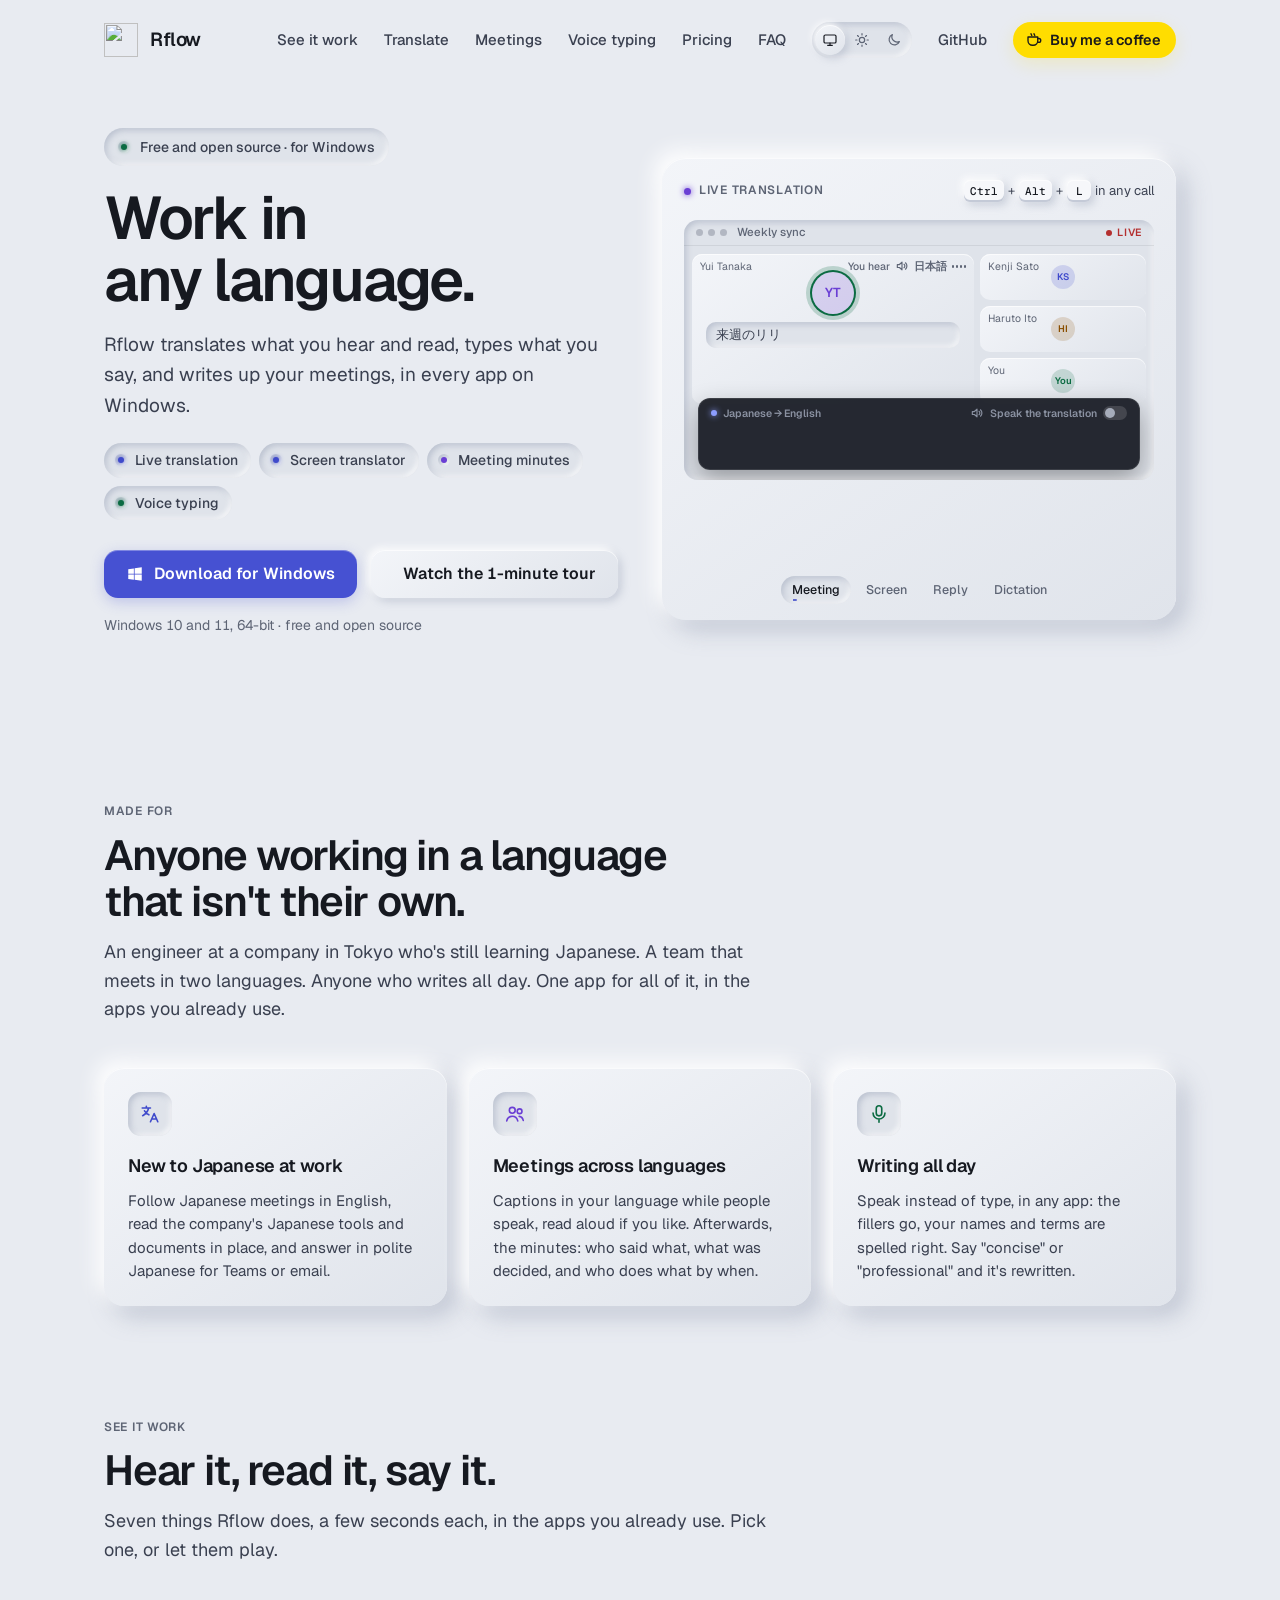
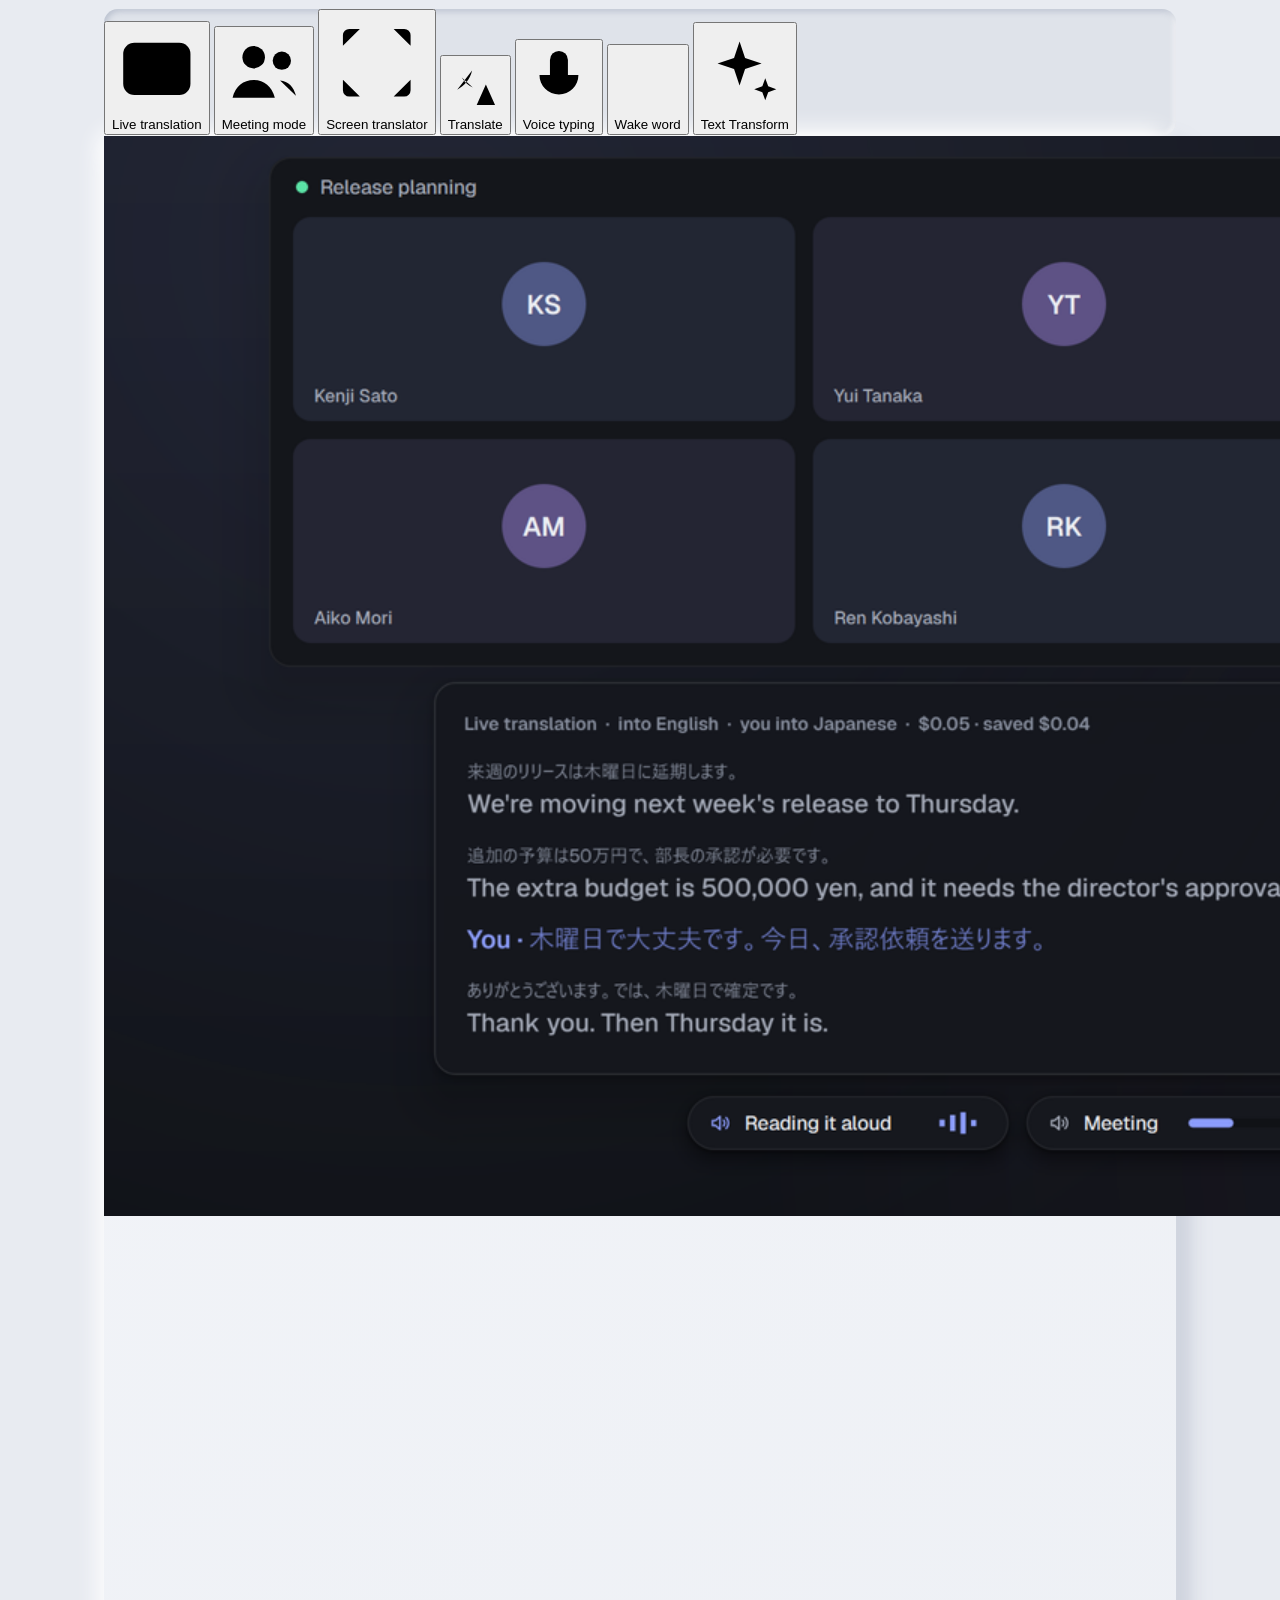
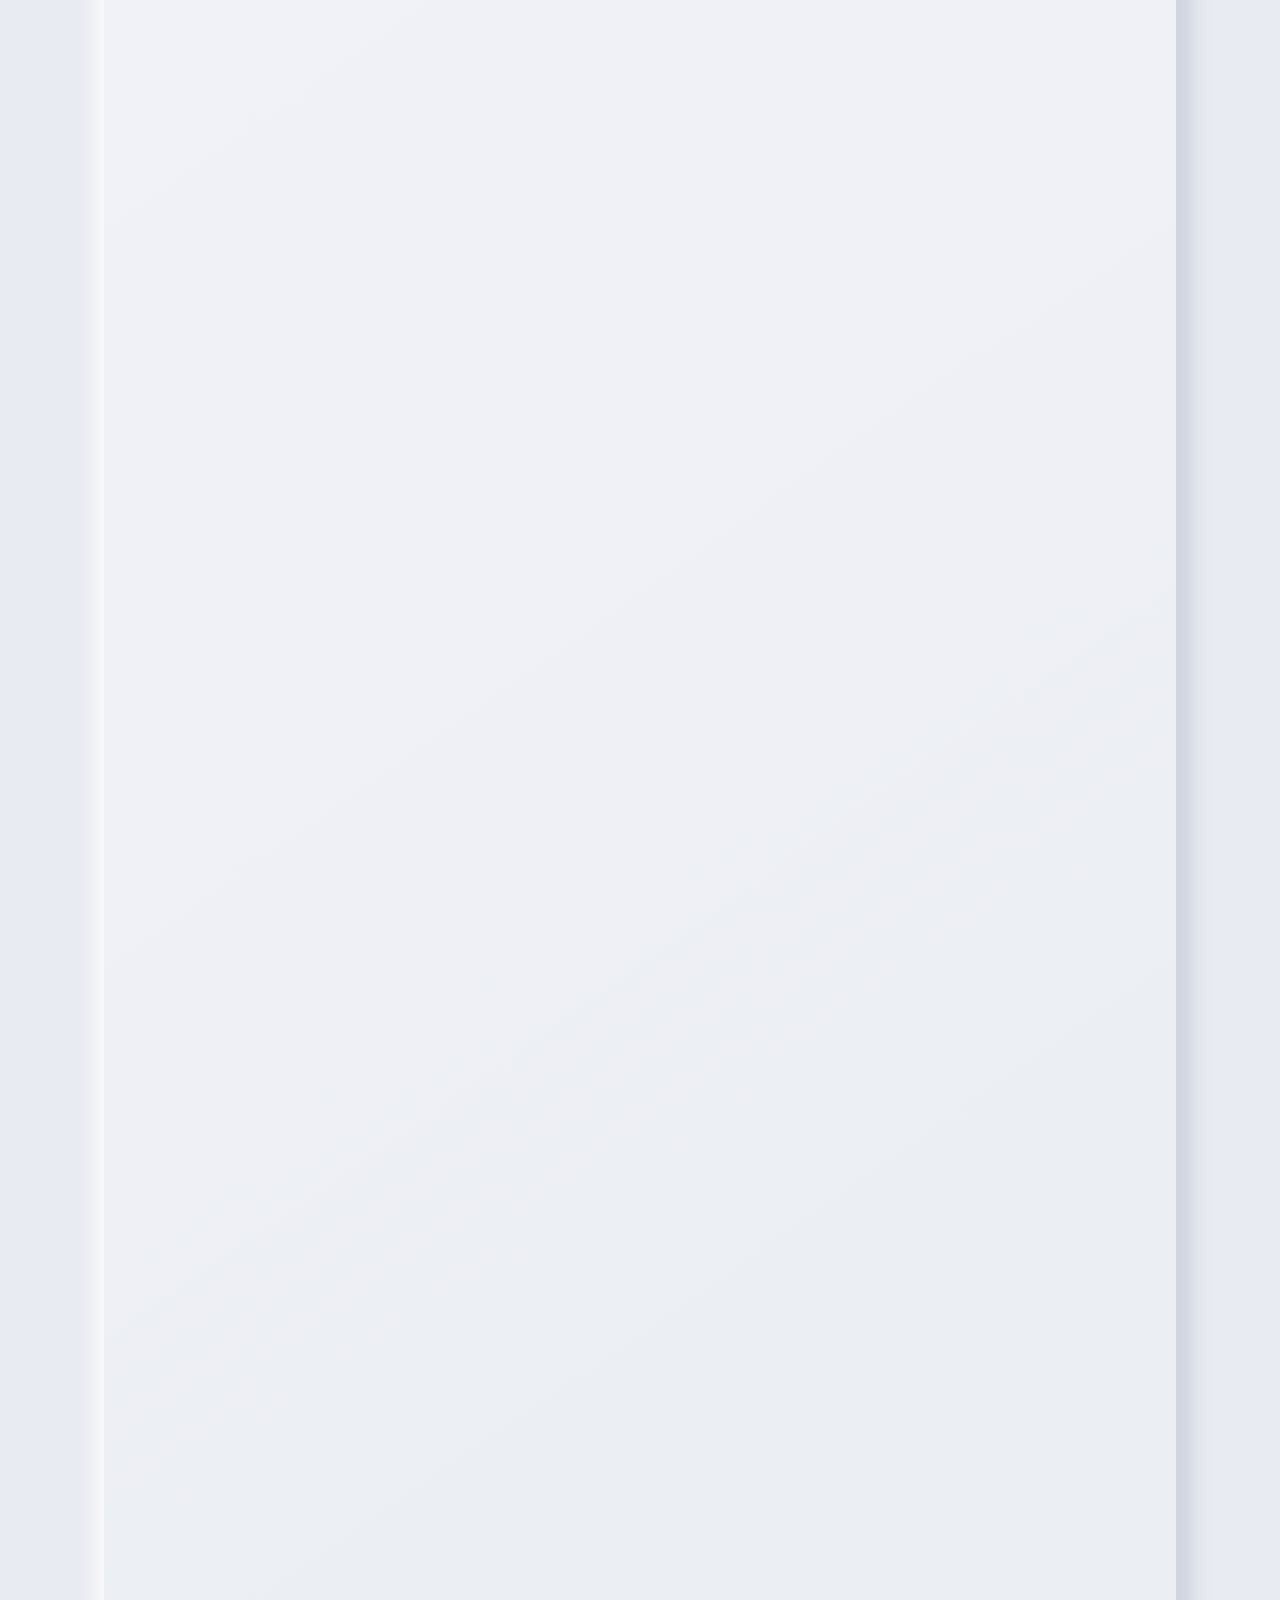
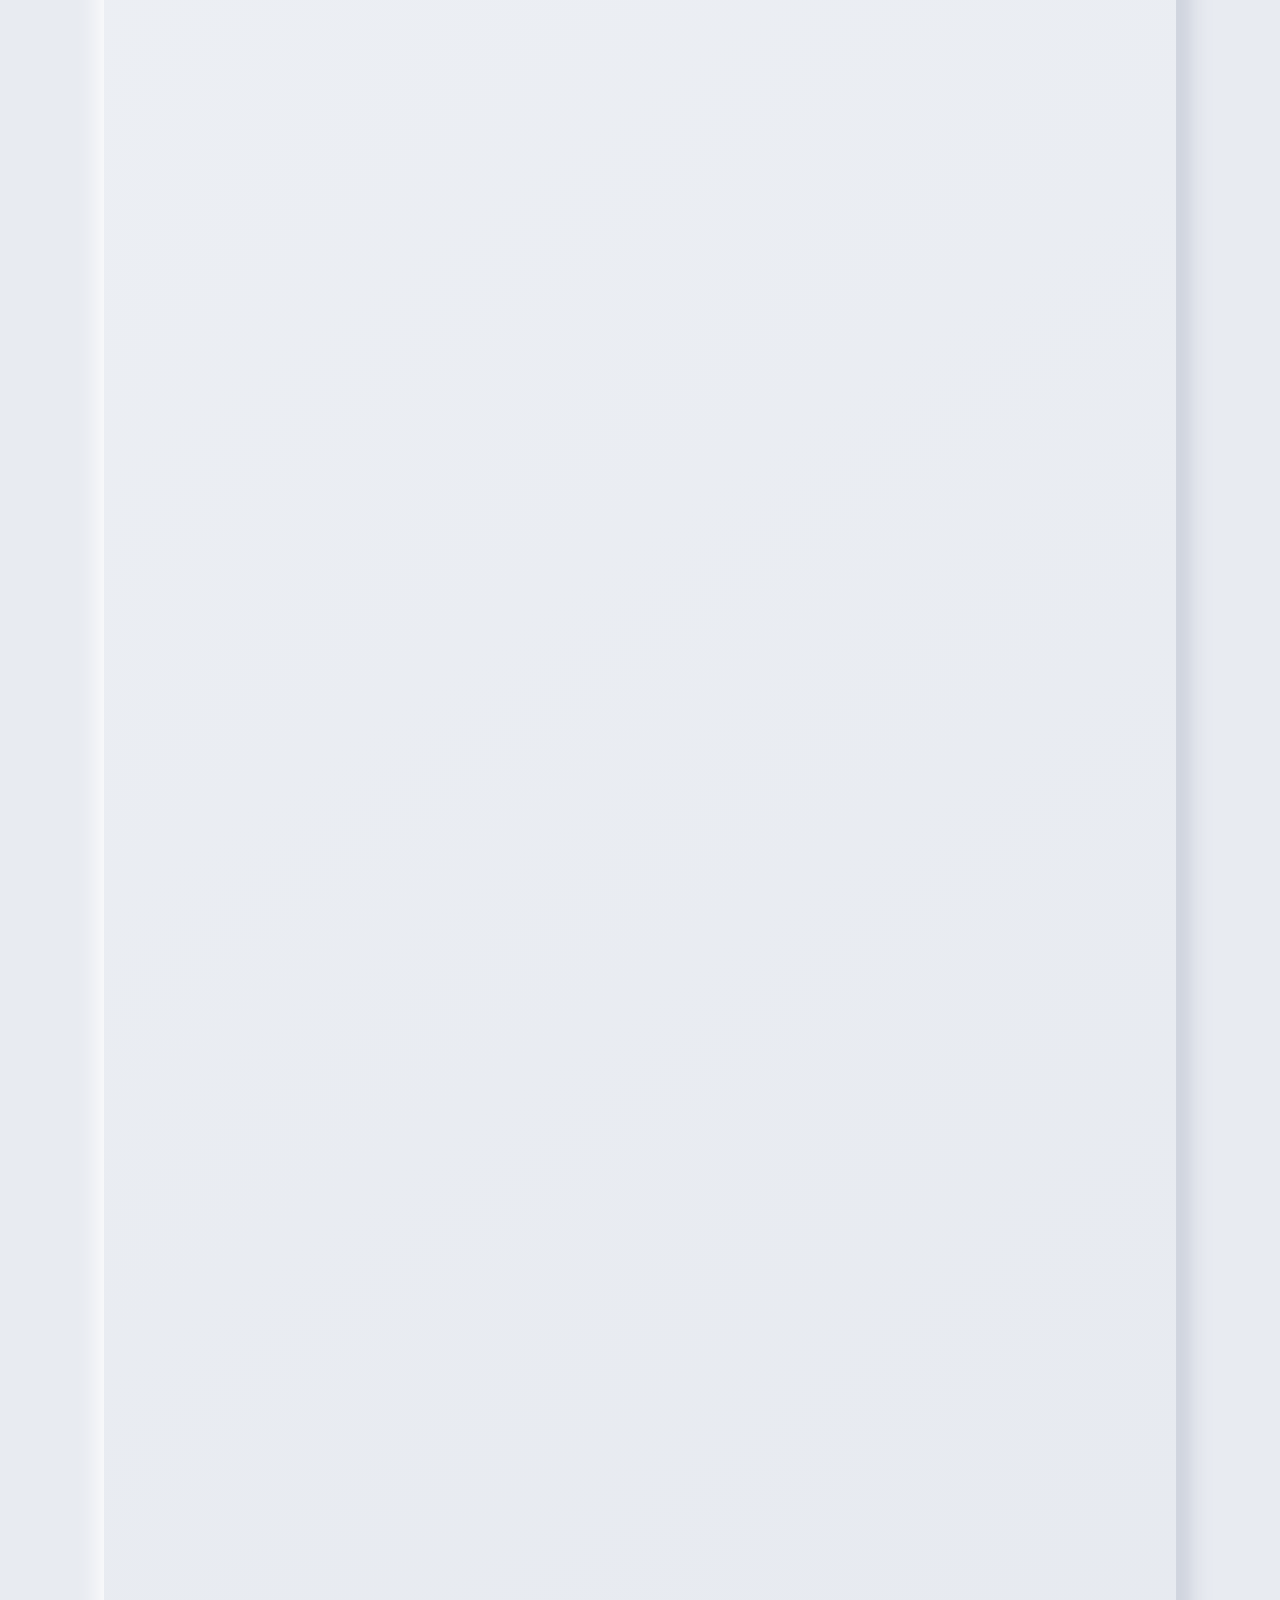
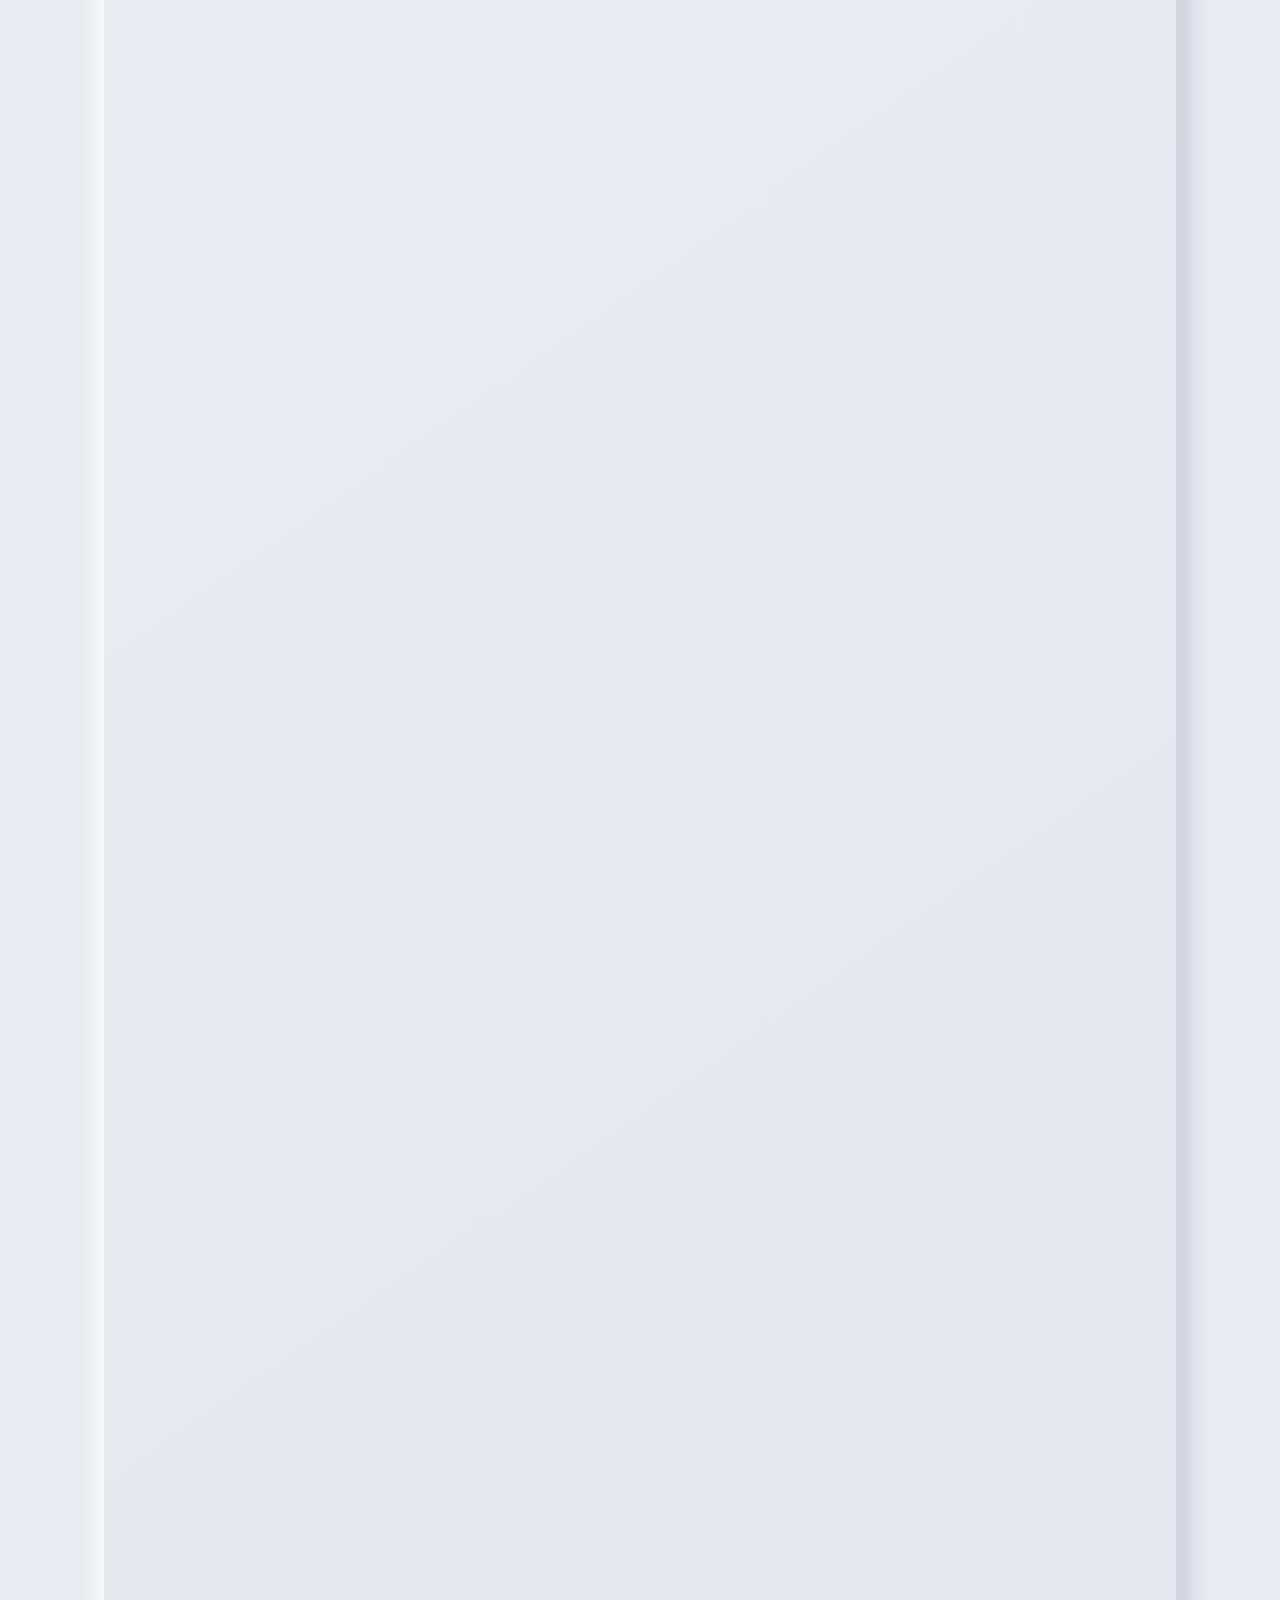
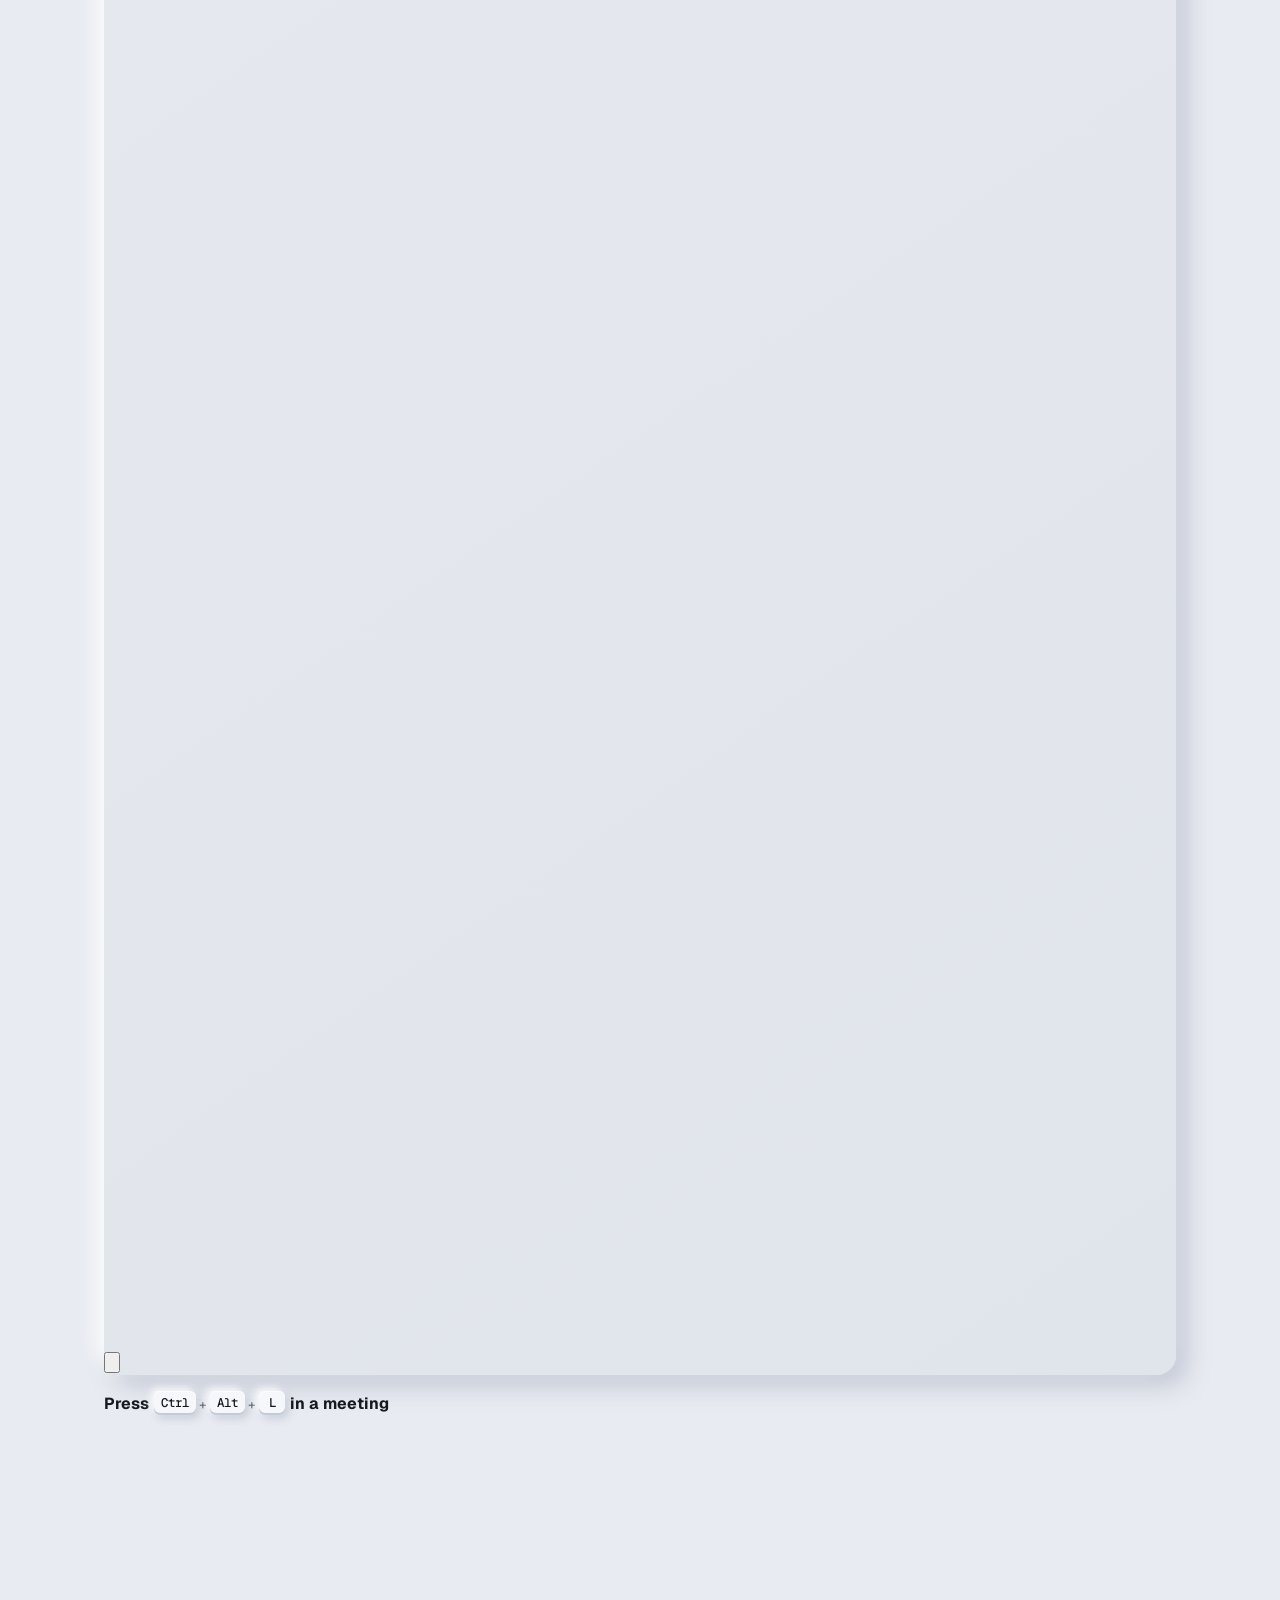
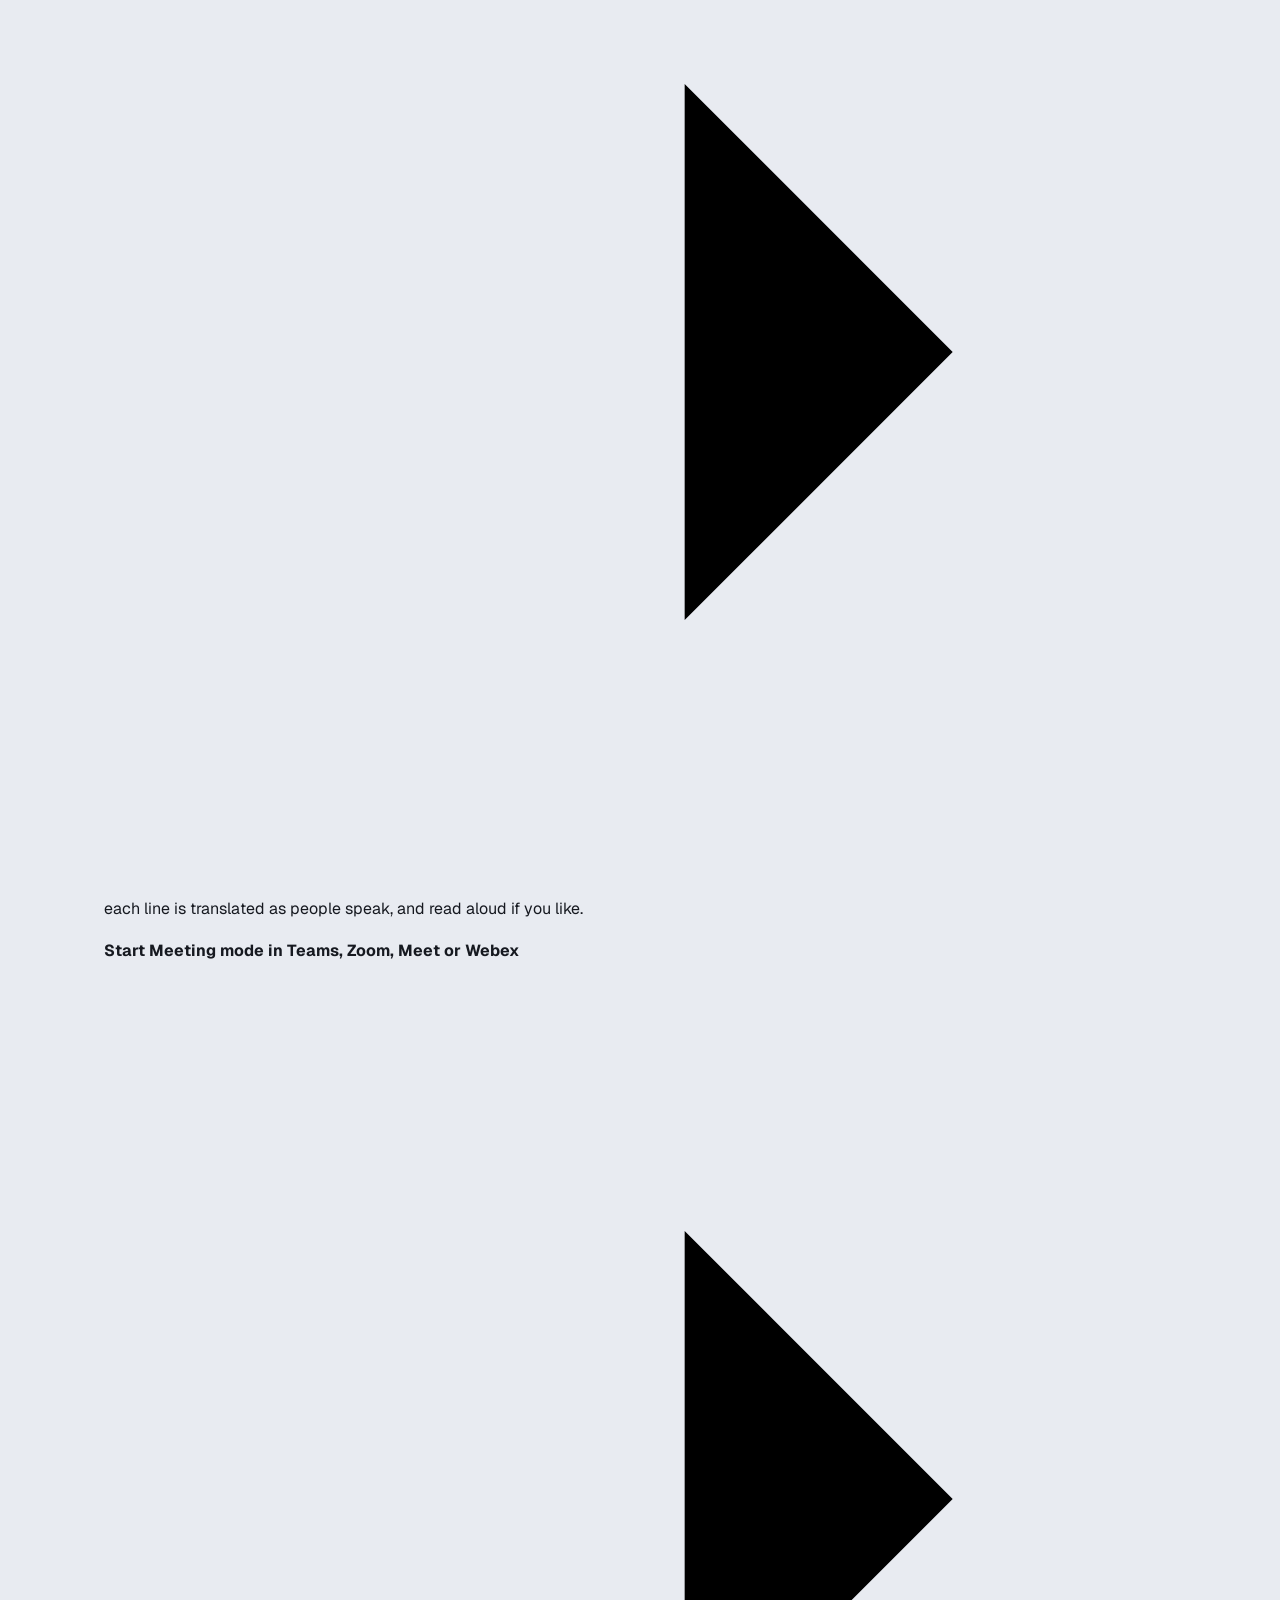
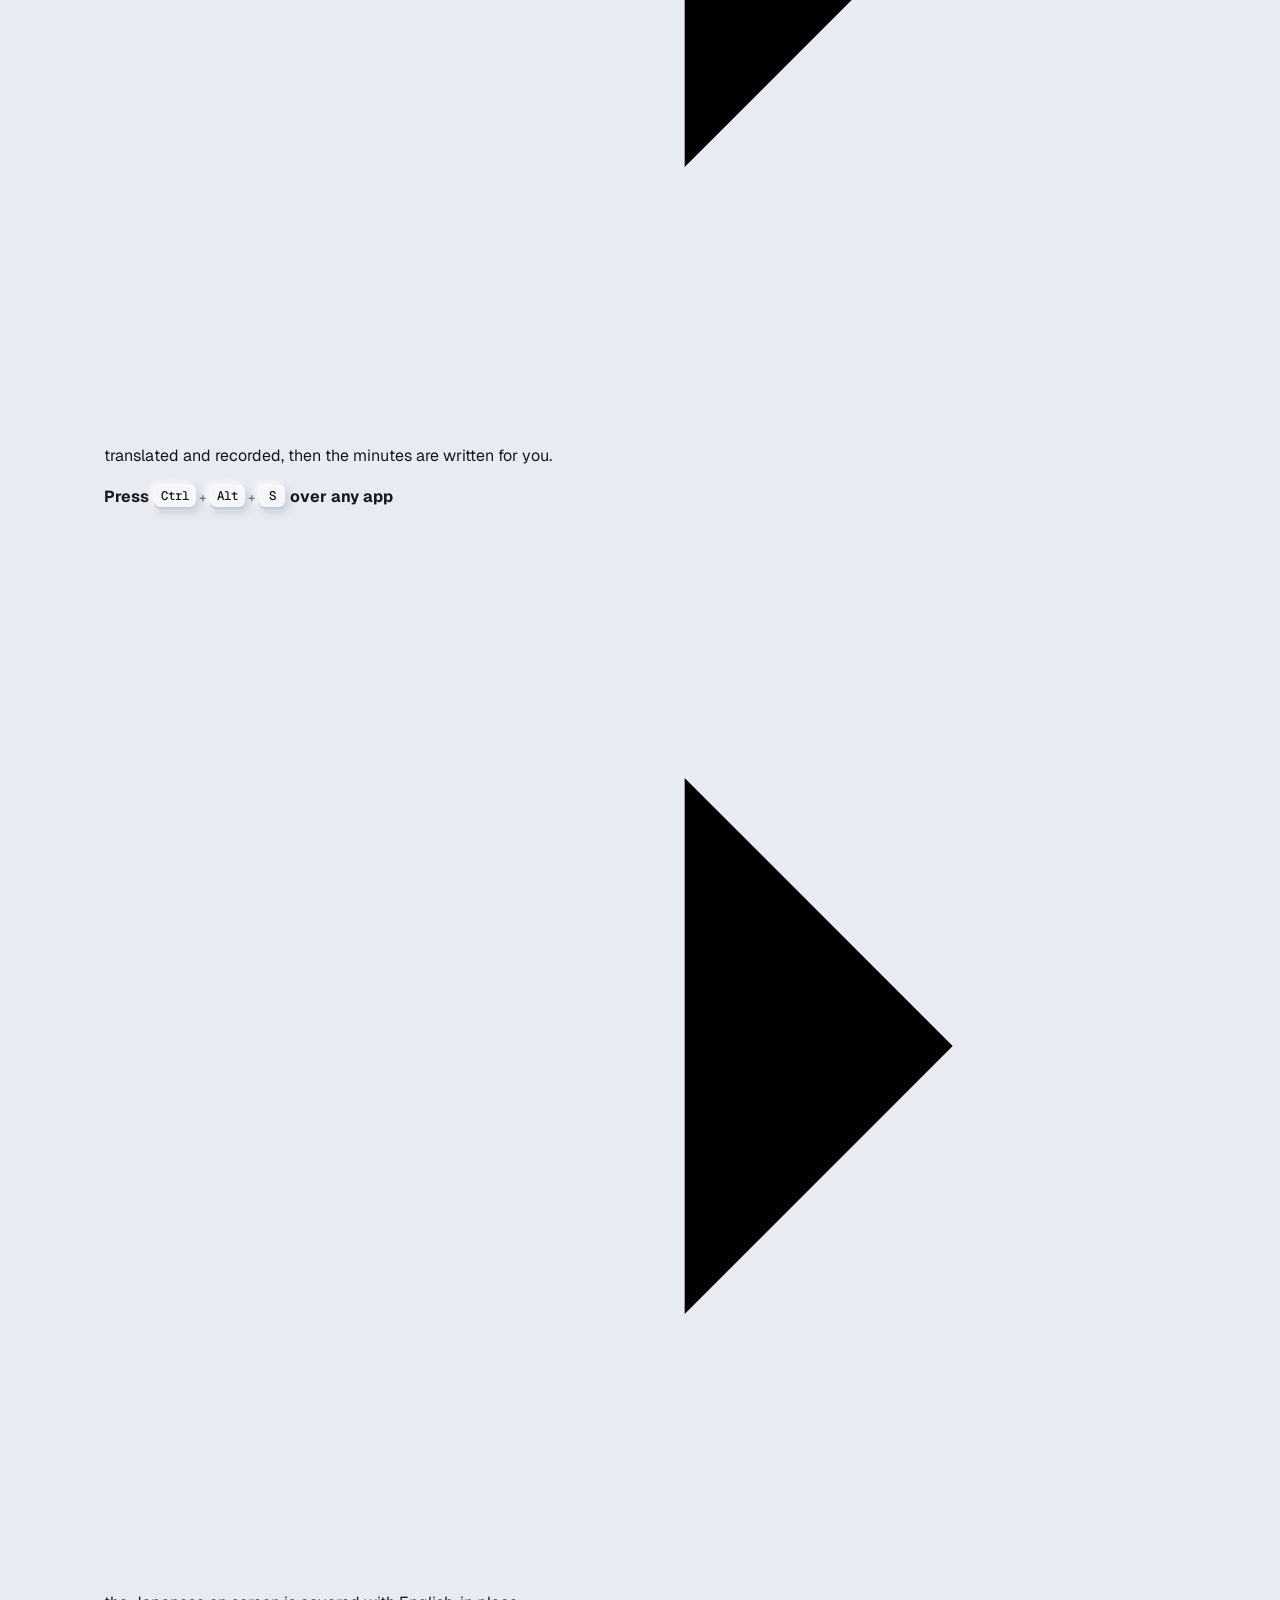
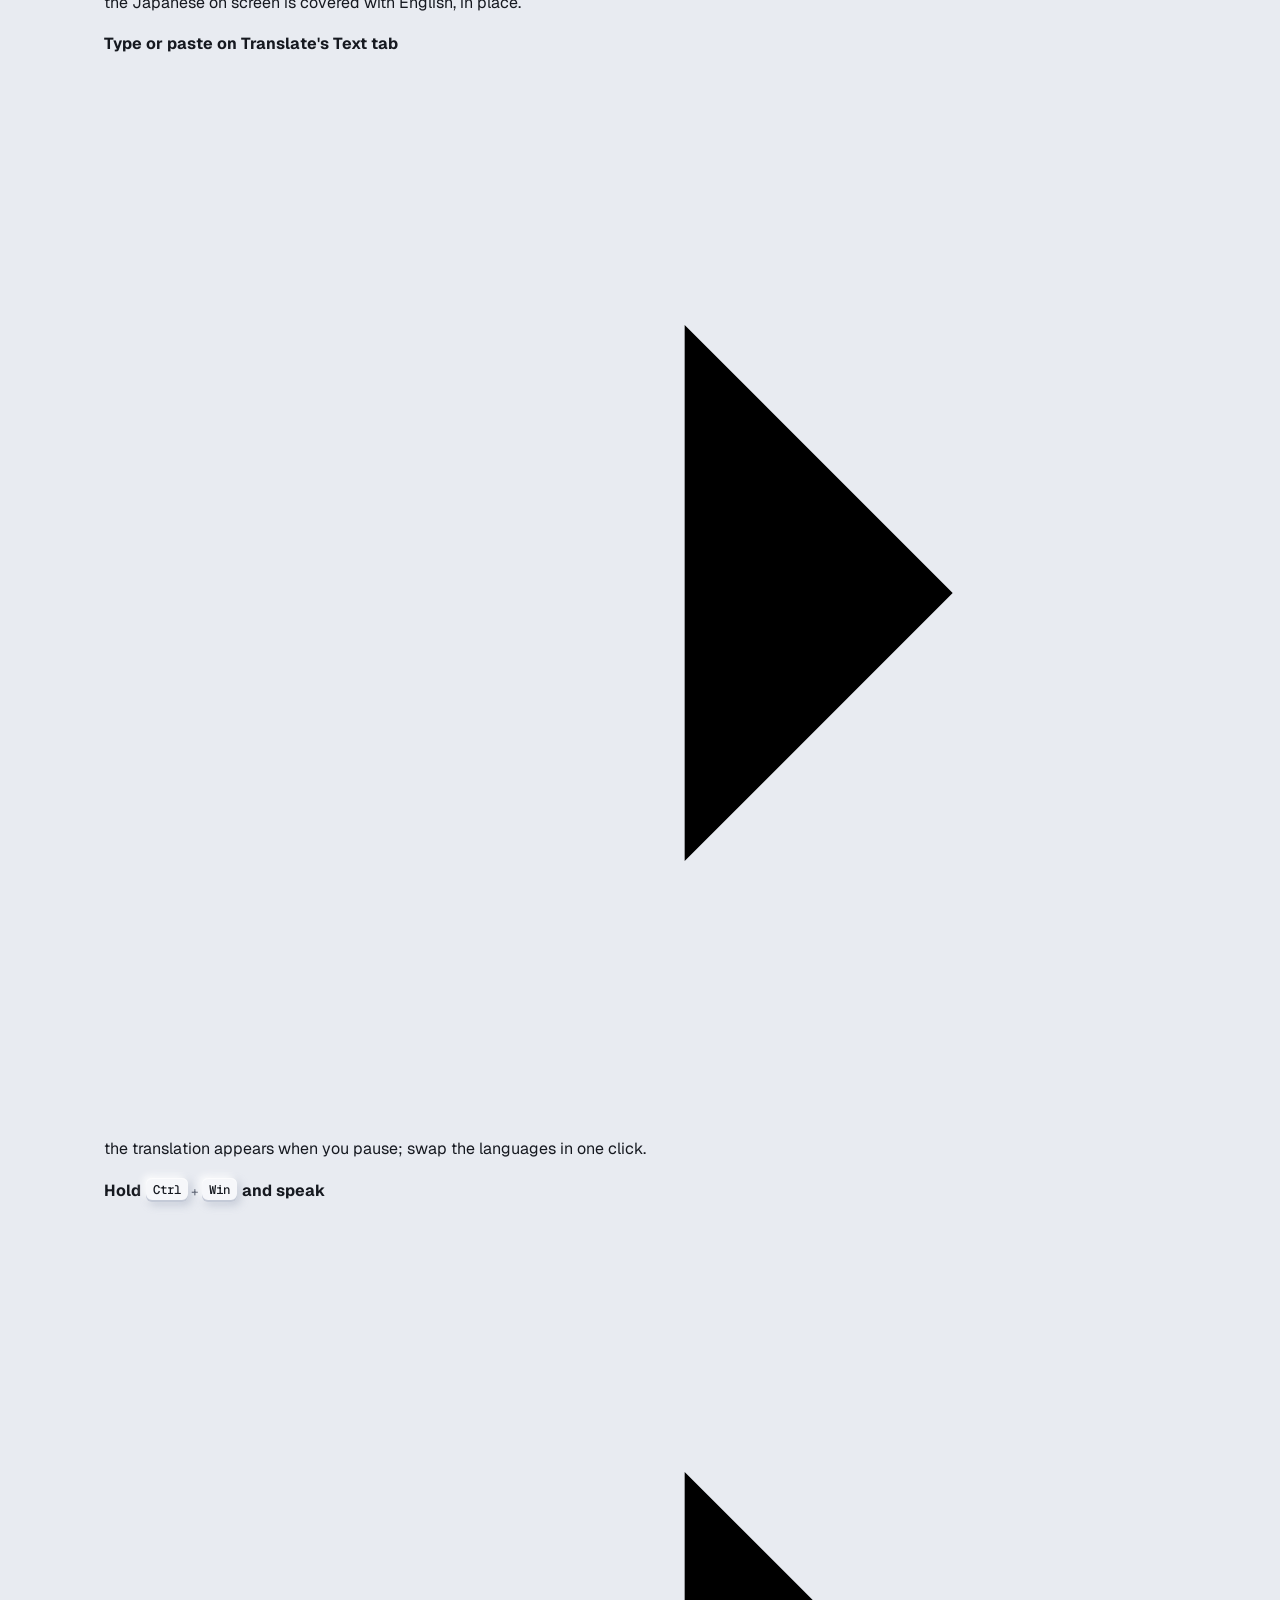
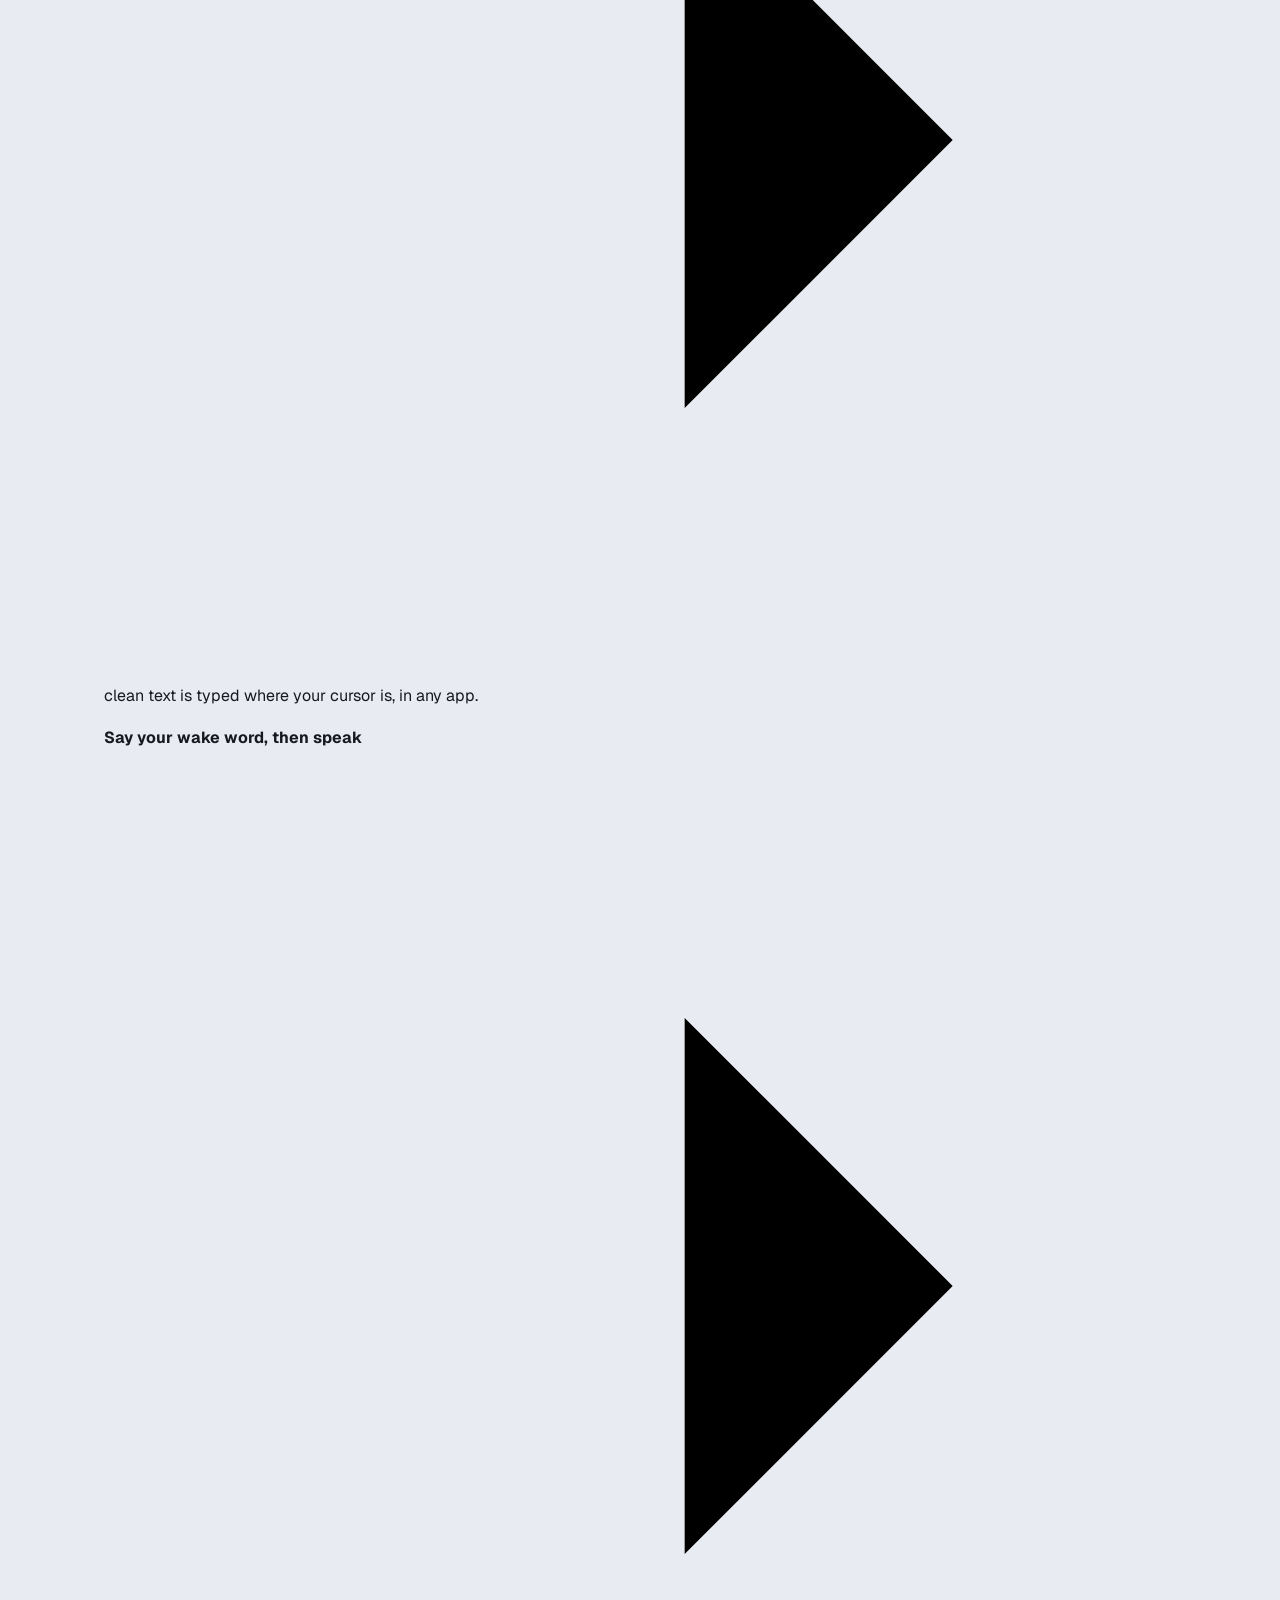
==== commit 5e394861: "Merge pull request #278 from karthi-ai-engineer/phase-55/hero-scenes Hero scenes: the meeting and th" ====
--- a/site/index.html
+++ b/site/index.html
@@ -262,6 +262,23 @@
     background: var(--well); }
   .doc .who-is { color: var(--text-3); }
 
+
+  /* Meeting mode: what you hear, with Speak the translation on */
+  .cards { display: grid; gap: 22px; min-width: 0; }
+  .hear { display: grid; gap: 4px; padding: 22px 26px; }
+  .hear-row { display: flex; align-items: center; gap: 14px; }
+  .hear .who { flex: none; display: grid; place-items: center; width: 40px; height: 40px; border-radius: 50%; font-size: 13px; font-weight: 600;
+    color: var(--violet); background: color-mix(in srgb, var(--violet) 16%, transparent); }
+  .hear .out .who { color: var(--ok); background: color-mix(in srgb, var(--ok) 16%, transparent); }
+  .hear .who svg { width: 19px; height: 19px; }
+  .hear em { display: block; font-style: normal; font-size: 13px; font-weight: 500; color: var(--text-3); }
+  .hear p { margin: 0; font-size: 16px; line-height: 1.5; color: var(--text); }
+  .hear p[lang="ja"] { font-family: "Geist", "Yu Gothic UI", "Yu Gothic", Meiryo, "Hiragino Sans", "Noto Sans JP", sans-serif; }
+  .hear-via { display: flex; align-items: center; gap: 10px; min-height: 40px; margin-left: 19px; padding-left: 26px; border-left: 2px dashed var(--line);
+    color: var(--text-2); font-size: 13.5px; font-weight: 500; }
+  .hear-via .sw { position: relative; width: 30px; height: 17px; border-radius: 99px; background: var(--ok); }
+  .hear-via .sw::after { content: ""; position: absolute; right: 2px; top: 2px; width: 13px; height: 13px; border-radius: 50%; background: var(--base); }
+
   /* Pricing: what each part costs, paid to Google */
   .prices { display: grid; grid-template-columns: repeat(4, 1fr); gap: 22px; }
 
@@ -475,9 +492,11 @@
     <div class="caps">Meeting mode</div>
     <h2>Every meeting, written up.</h2>
     <p class="sub">Rflow finds your Teams, Zoom, Google Meet or Webex meeting. Press Start, or <kbd>Ctrl</kbd><span class="plus">+</span><kbd>Alt</kbd><span class="plus">+</span><kbd>M</kbd>:
-      it's translated live and recorded on your laptop. When it ends, Gemini writes the minutes.</p>
+      it's translated live, on screen or out loud, and recorded on your laptop. When it ends, Gemini writes the minutes.</p>
     <div class="two feature" style="margin-top: 0; align-items: start">
       <ul class="list">
+        <li><span class="icon well ok"><svg class="i" viewBox="0 0 24 24"><path d="M4 9.5h3.5L12 5.5v13l-4.5-4H4z"/><path d="M15.5 9a4 4 0 0 1 0 6M18 6.5a7.5 7.5 0 0 1 0 11"/></svg></span>
+          <div><h3>Hear it in your language</h3><p>They speak Japanese; you read it in English on Rflow's bar. Turn on Speak the translation and you hear it in English too, with the call turned down.</p></div></li>
         <li><span class="icon well iris"><svg class="i" viewBox="0 0 24 24"><circle cx="11" cy="11" r="6.5"/><path d="M20 20l-4.3-4.3"/></svg></span>
           <div><h3>Finds the meeting by itself</h3><p>Start when it begins; it stops by itself when the meeting window closes.</p></div></li>
         <li><span class="icon well live"><svg class="i" viewBox="0 0 24 24"><circle cx="12" cy="12" r="8.5"/><circle cx="12" cy="12" r="3.5" fill="currentColor" stroke="none"/></svg></span>
@@ -487,6 +506,12 @@
         <li><span class="icon well ok"><svg class="i" viewBox="0 0 24 24"><circle cx="8" cy="9" r="3"/><circle cx="16" cy="9" r="3"/><path d="M3 19c.7-2.8 2.6-4.3 5-4.3s4.3 1.5 5 4.3M11 19c.7-2.8 2.6-4.3 5-4.3s4.3 1.5 5 4.3"/></svg></span>
           <div><h3>In person, too</h3><p>A meeting in a room: your microphone hears everyone, with the same captions and minutes.</p></div></li>
       </ul>
+      <div class="cards">
+      <div class="card hear" role="img" aria-label="In the meeting, Yui Tanaka says in Japanese that next week's release moves to Thursday; with Speak the translation on, you hear it in English.">
+        <div class="hear-row"><span class="who">YT</span><div><em>Yui Tanaka says</em><p lang="ja">来週のリリースは木曜日に延期します。</p></div></div>
+        <div class="hear-via"><span class="sw"></span>Speak the translation</div>
+        <div class="hear-row out"><span class="who"><svg class="i" viewBox="0 0 24 24"><path d="M4 9.5h3.5L12 5.5v13l-4.5-4H4z"/><path d="M15.5 9a4 4 0 0 1 0 6M18 6.5a7.5 7.5 0 0 1 0 11"/></svg></span><div><em>You hear, in English</em><p>“We’re moving next week’s release to Thursday.”</p></div></div>
+      </div>
       <div class="card doc" role="img" aria-label="Example minutes: Weekly sync, its summary, two decisions and three action items with owners">
         <div class="bar"><svg class="i" viewBox="0 0 24 24" aria-hidden="true"><path d="M4 6h16M4 12h16M4 18h10"/></svg>minutes.md</div>
         <h3>Weekly sync: designs and the release date</h3>
@@ -501,6 +526,7 @@
           <li><span>Book the release review <span class="who-is">· Kenji Sato, due Wednesday</span></span></li>
           <li><span>Share the test plan with the team <span class="who-is">· You</span></span></li>
         </ul>
+      </div>
       </div>
     </div>
   </div>
--- a/site/lens.css
+++ b/site/lens.css
@@ -121,6 +121,114 @@
 .lens .c.in { opacity: 1; transform: none; }
 .lens .c::before { content: ""; width: 6px; height: 6px; border-radius: 50%; background: var(--k); box-shadow: 0 0 5px var(--k); }
 
+/* Two examples are scenes, not words through the lens: a call with Rflow's translation bar, and a Japanese chat under the
+   Screen translator's frame. The lens and the scenes share one place, so the card keeps one size. */
+.lens-body { display: grid; }
+.lens-body > * { grid-area: 1 / 1; align-self: center; }
+.lens-stage, .lens-scenes { transition: opacity .45s var(--ease), visibility 0s; }
+.lens.is-scene .lens-stage, .lens:not(.is-scene) .lens-scenes { opacity: 0; visibility: hidden; transition: opacity .45s var(--ease), visibility 0s .45s; }
+.sc-win { position: relative; overflow: hidden; border-radius: 14px; background: var(--wl); box-shadow: var(--in); font-size: 12px; line-height: 1.4; }
+.sc-top { display: flex; align-items: center; gap: 10px; height: 26px; padding: 0 12px; border-bottom: 1px solid var(--ln); color: var(--t3);
+  font-size: 11.5px; font-weight: 500; white-space: nowrap; }
+.sc-dots { display: flex; gap: 5px; }
+.sc-dots i { width: 7px; height: 7px; border-radius: 50%; background: color-mix(in srgb, var(--t3) 35%, transparent); }
+.sc-rec { margin-left: auto; display: flex; align-items: center; gap: 5px; color: var(--lv); font-size: 10.5px; font-weight: 600;
+  letter-spacing: .06em; text-transform: uppercase; }
+.sc-rec i { width: 6px; height: 6px; border-radius: 50%; background: currentColor; animation: lens-dot 1.6s var(--ease) infinite; }
+.sc-av { flex: none; display: grid; place-items: center; width: 28px; height: 28px; border-radius: 50%; font-size: 10.5px; font-weight: 600;
+  color: var(--k); background: color-mix(in srgb, var(--k) 18%, transparent); }
+.sc-chips { display: flex; flex-wrap: wrap; justify-content: center; gap: 8px; margin-top: 14px; min-height: 28px; }
+.lens .sc-cur { position: absolute; width: 18px; height: 18px; fill: var(--t1); stroke: var(--wl); stroke-width: 1.5; filter: drop-shadow(0 2px 3px rgba(0,0,0,.35)); }
+
+/* The call: Yui's tile and three others; what you hear on her tile; Rflow's bar floating over the bottom */
+.sc-call { display: grid; grid-template-columns: 1.7fr 1fr; grid-template-rows: repeat(3, 1fr); gap: 6px; height: 166px; padding: 8px; }
+.sc-tile { position: relative; display: grid; place-items: center; min-width: 0; border-radius: 10px; background: var(--sf); box-shadow: var(--eg); }
+.sc-tile em { position: absolute; left: 8px; top: 5px; font-style: normal; font-size: 10.5px; color: var(--t3); white-space: nowrap; }
+.sc-tile .sc-av { width: 24px; height: 24px; font-size: 9.5px; }
+.sc-tile.sc-talk { grid-row: 1 / 4; align-content: start; justify-items: center; gap: 8px; padding: 18px 10px 0; }
+.sc-talk .sc-av { width: 42px; height: 42px; font-size: 13px; transition: box-shadow .3s var(--ease); }
+.sc-talk.is-talk .sc-av { box-shadow: 0 0 0 2px var(--okc), 0 0 0 6px color-mix(in srgb, var(--okc) 22%, transparent); }
+.sc-bub { display: grid; max-width: 100%; padding: 4px 10px; border-radius: 10px; background: var(--wl); box-shadow: var(--in); color: var(--t2);
+  font-size: 12.5px; text-align: center; opacity: 0; transition: opacity .4s var(--ease); }
+.sc-bub.on { opacity: 1; }
+.sc-bub > span { grid-area: 1 / 1; visibility: hidden; }
+.sc-bub > span.on { visibility: visible; }
+.sc-bub s, .sc-l s { text-decoration: none; visibility: hidden; }
+.sc-bub[lang="ja"], .sc-win [lang="ja"] { font-family: "Geist", "Yu Gothic UI", "Yu Gothic", Meiryo, "Hiragino Sans", "Noto Sans JP", sans-serif; }
+/* what you hear: the voice in Japanese, then Gemini's in English once Speak the translation is on */
+.sc-heard { position: absolute; right: 8px; top: 5px; display: flex; align-items: center; gap: 5px; color: var(--t3); font-size: 10.5px; font-weight: 600; }
+.lens .sc-heard svg, .lens .sc-speak svg { width: 14px; height: 14px; stroke: currentColor; stroke-width: 2; }
+.sc-heard b { font-weight: 600; }
+.sc-heard::before { content: "You hear"; font-weight: 500; }
+.sc-heard b + b, .sc-en .sc-heard b:first-of-type { display: none; }
+.sc-en .sc-heard b + b { display: inline; }
+.sc-en .sc-heard { color: var(--okc); }
+.sc-eq { display: flex; align-items: center; gap: 2px; height: 12px; }
+.sc-eq i { width: 2px; height: 3px; border-radius: 1px; background: currentColor; opacity: .5; }
+.sc-voice .sc-eq i { opacity: 1; animation: lens-bar .7s var(--ease) infinite alternate; }
+
+/* Rflow's translation bar: dark in both themes, as captions over a call are */
+.sc-bar { position: relative; z-index: 1; width: min(94%, 470px); margin: -14px auto 10px; padding: 7px 12px 8px; border-radius: 12px;
+  background: rgba(30, 33, 41, .96); color: #ECEEF3; border: 1px solid rgba(255,255,255,.1); box-shadow: 0 10px 26px rgba(0,0,0,.32); }
+.sc-bar-head { display: flex; align-items: center; justify-content: space-between; gap: 10px; margin-bottom: 3px; color: #8A91A1;
+  font-size: 10.5px; font-weight: 600; white-space: nowrap; }
+.sc-from { display: flex; align-items: center; gap: 6px; }
+.sc-from i { width: 6px; height: 6px; border-radius: 50%; background: #8C9DFF; box-shadow: 0 0 6px #8C9DFF; }
+.sc-speak { position: relative; display: flex; align-items: center; gap: 6px; transition: color .3s; }
+.sc-on .sc-speak { color: #ECEEF3; }
+.sc-switch { position: relative; width: 24px; height: 14px; border-radius: 99px; background: rgba(255,255,255,.14); transition: background .25s; }
+.sc-switch::after { content: ""; position: absolute; left: 2px; top: 2px; width: 10px; height: 10px; border-radius: 50%; background: #A6ACBA;
+  transition: transform .25s var(--ease), background .25s; }
+.sc-on .sc-switch { background: #5BE3A6; }
+.sc-on .sc-switch::after { transform: translateX(10px); background: #0D0F14; }
+.sc-speak .sc-cur { right: -6px; top: 8px; opacity: 0; transform: translate(26px, 22px); transition: opacity .3s, transform .6s var(--ease); }
+.sc-aim .sc-speak .sc-cur { opacity: 1; transform: none; }
+.sc-l { font-size: 13px; line-height: 1.45; transition: opacity .4s var(--ease); }
+.sc-l.old { opacity: .55; }
+.sc-l .lens-caret { opacity: 1; background: #8C9DFF; }
+
+/* The chat, and the Screen translator's frame moved onto it: a scan, then English in the same place */
+.sc-body { display: flex; }
+.sc-rail { flex: none; display: flex; flex-direction: column; align-items: center; gap: 9px; width: 38px; padding-top: 12px; border-right: 1px solid var(--ln); }
+.sc-rail i { width: 16px; height: 16px; border-radius: 5px; background: color-mix(in srgb, var(--t3) 22%, transparent); }
+.sc-rail i:first-child { background: color-mix(in srgb, var(--vi) 55%, transparent); }
+.sc-msgs { position: relative; flex: 1; min-width: 0; display: grid; gap: 9px; margin: 12px 14px 14px; }
+.sc-msg { display: flex; align-items: flex-start; gap: 9px; }
+.sc-msg em { display: block; margin-bottom: 2px; font-style: normal; font-size: 10.5px; color: var(--t3); }
+.sc-msg p { display: inline-block; padding: 4px 10px; border-radius: 4px 10px 10px 10px; background: var(--sf); box-shadow: var(--eg); color: var(--t1); font-size: 13px; }
+.sc-x { display: inline-grid; }
+.sc-x > * { grid-area: 1 / 1; border-radius: 3px; transition: opacity .35s var(--ease); }
+.sc-x > .sc-en { opacity: 0; }
+.tr .sc-x > [lang] { opacity: 0; }
+.tr .sc-x > .sc-en { opacity: 1; animation: sc-flash 1.4s var(--ease); }
+@keyframes sc-flash { from { background: color-mix(in srgb, var(--ir) 32%, transparent); } to { background: transparent; } }
+.sc-frame { position: absolute; inset: -7px -8px; border: 2px solid var(--ir); border-radius: 10px; pointer-events: none;
+  box-shadow: 0 0 22px color-mix(in srgb, var(--ir) 28%, transparent); opacity: 0; transform: translate(42%, 70%) scale(.4); transform-origin: 100% 100%;
+  transition: transform 1.1s cubic-bezier(.3,.9,.3,1), opacity .4s var(--ease); }
+.sc-go .sc-frame { opacity: 1; transform: none; }
+.sc-glass { position: absolute; inset: 0; overflow: hidden; border-radius: 8px; }
+.sc-scan { position: absolute; left: 0; right: 0; top: 0; height: 34%; opacity: 0; border-bottom: 2px solid var(--ir);
+  background: linear-gradient(transparent, color-mix(in srgb, var(--ir) 20%, transparent)); }
+.sc-scanning .sc-scan { animation: sc-scan 1s var(--ease) forwards; }
+@keyframes sc-scan { 0% { opacity: 0; transform: translateY(-100%); } 15%, 85% { opacity: 1; } 100% { opacity: 0; transform: translateY(200%); } }
+.sc-tag { position: absolute; right: 10px; top: -10px; padding: 1px 8px; border-radius: 99px; background: var(--ir); color: var(--wl);
+  font-size: 10.5px; font-weight: 600; white-space: nowrap; }
+.sc-frame .sc-cur { right: -12px; bottom: -15px; }
+.sc-go .sc-frame .sc-cur { animation: sc-leave .5s var(--ease) 1.3s forwards; }
+@keyframes sc-leave { to { opacity: 0; transform: translate(10px, 10px); } }
+.lens--still .sc-frame .sc-cur { opacity: 0; }
+
+@container (max-width: 499px) {
+  .sc-call { height: 184px; }
+  .sc-tile:not(.sc-talk) em { display: none; }
+  .sc-heard { position: static; margin-top: -2px; }
+  .sc-talk { gap: 6px; padding-top: 14px; }
+  .sc-bar-head { flex-wrap: wrap; row-gap: 2px; }
+  .sc-rail { display: none; }
+  .sc-msgs { margin: 12px 12px 14px; }
+  .sc-chips { gap: 6px; margin-top: 12px; }
+}
+
 /* Which example is playing: tabs with a thin progress line */
 .lens-tabs { display: flex; justify-content: center; gap: 4px; padding: 12px 14px 16px; }
 .lens-tabs button { position: relative; height: 28px; padding: 0 11px; border: 0; border-radius: 99px; background: none; cursor: pointer;
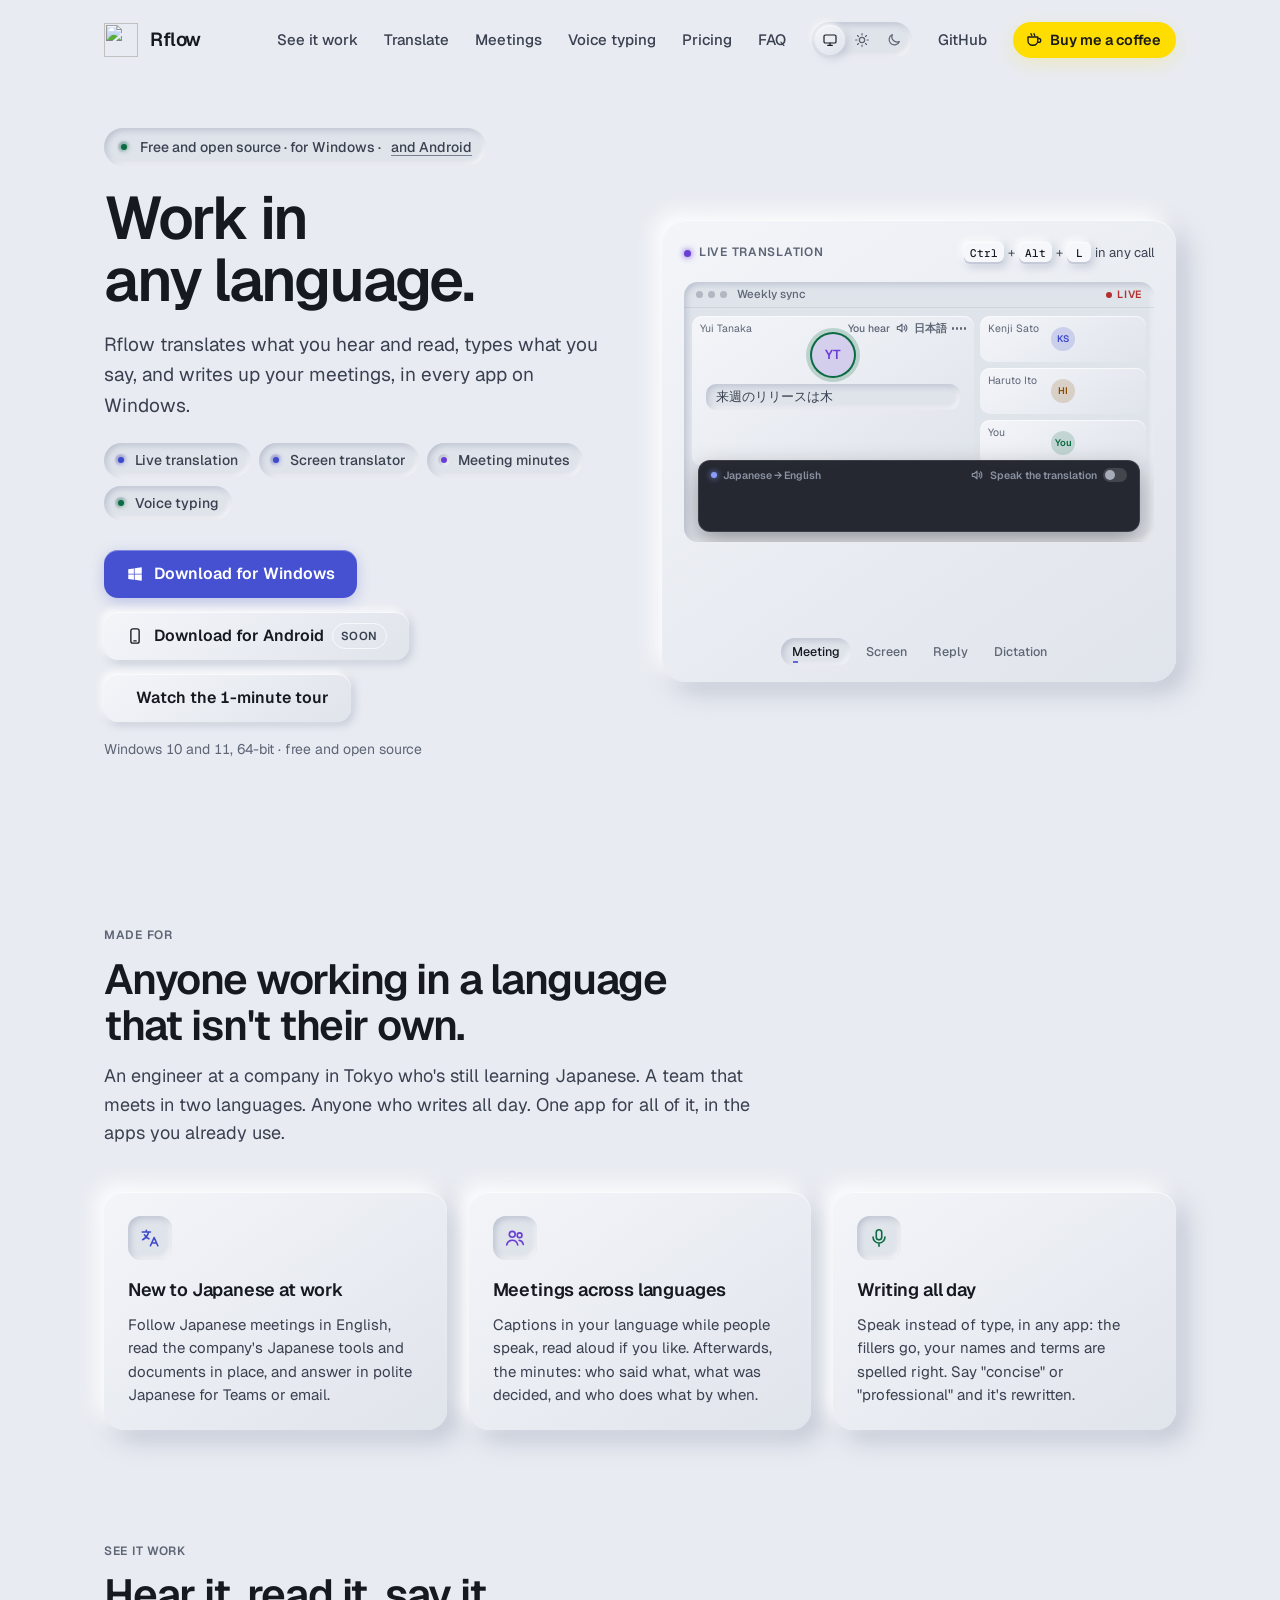
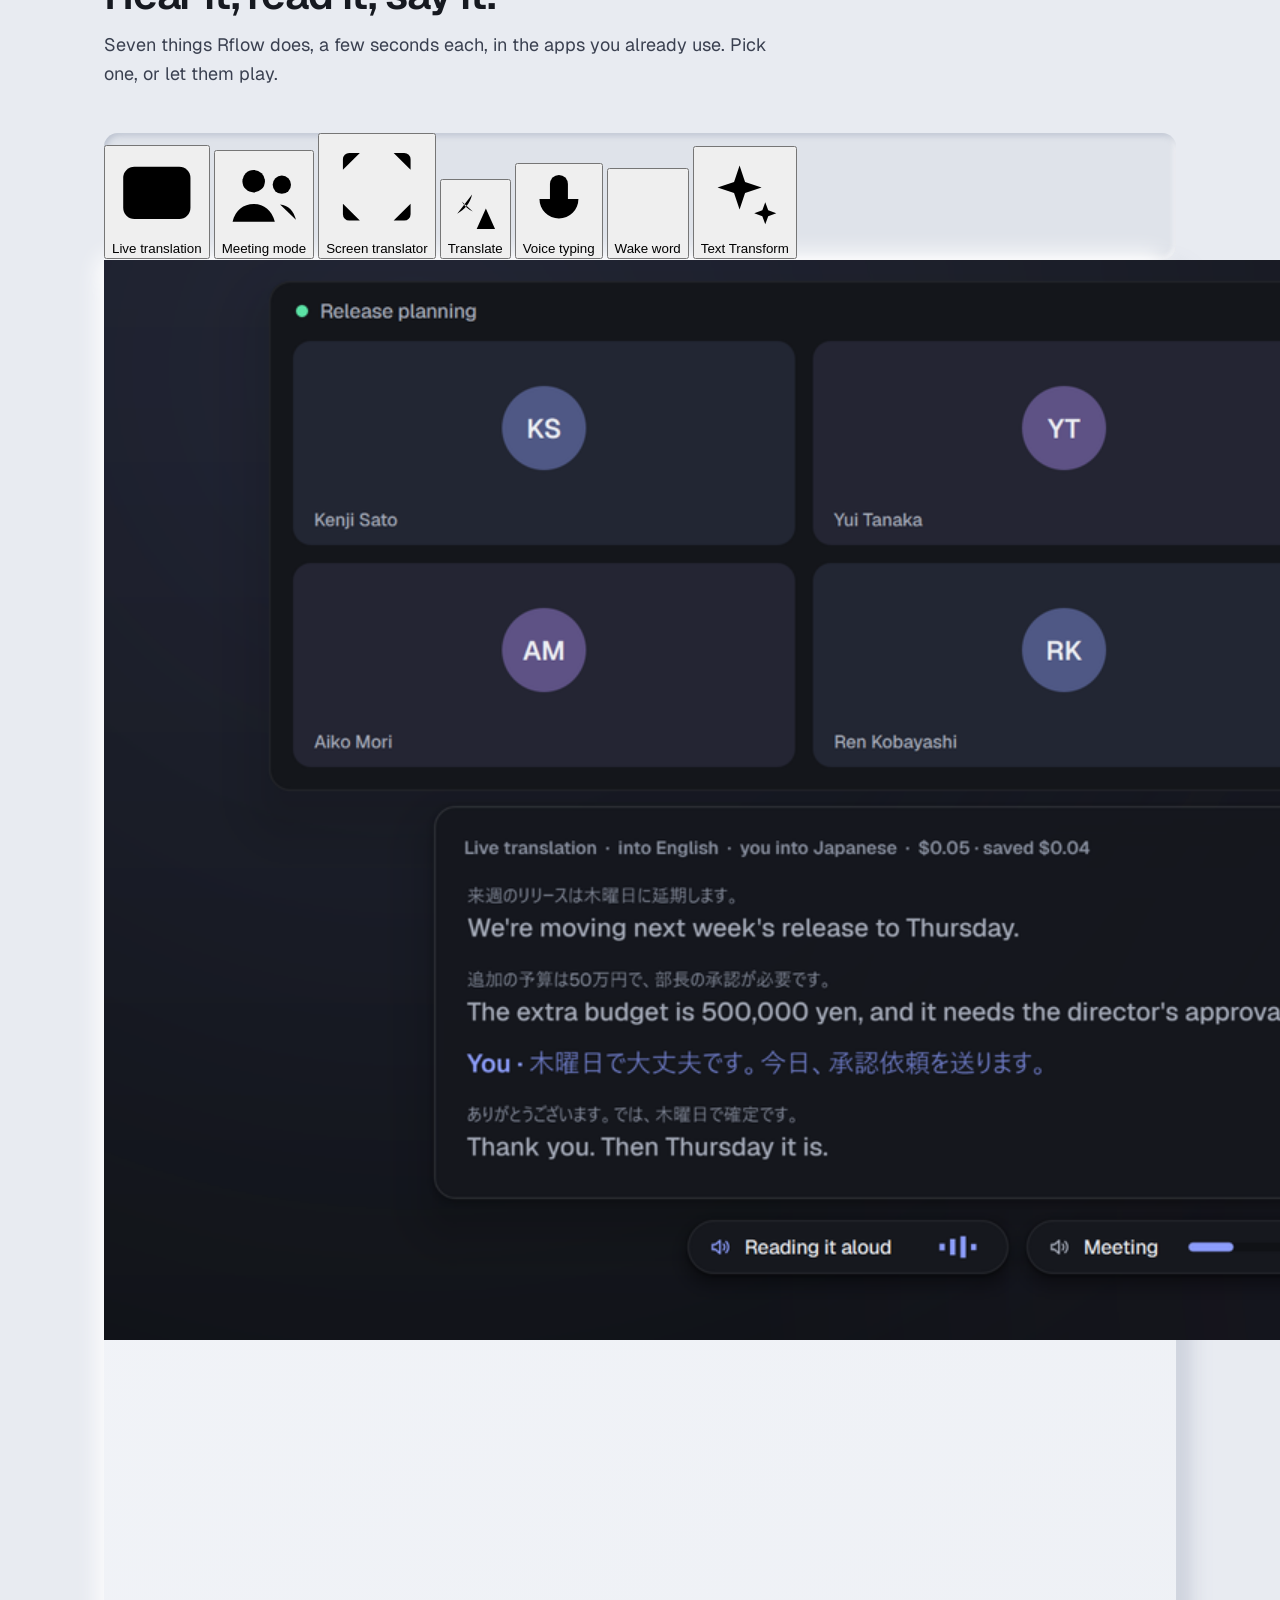
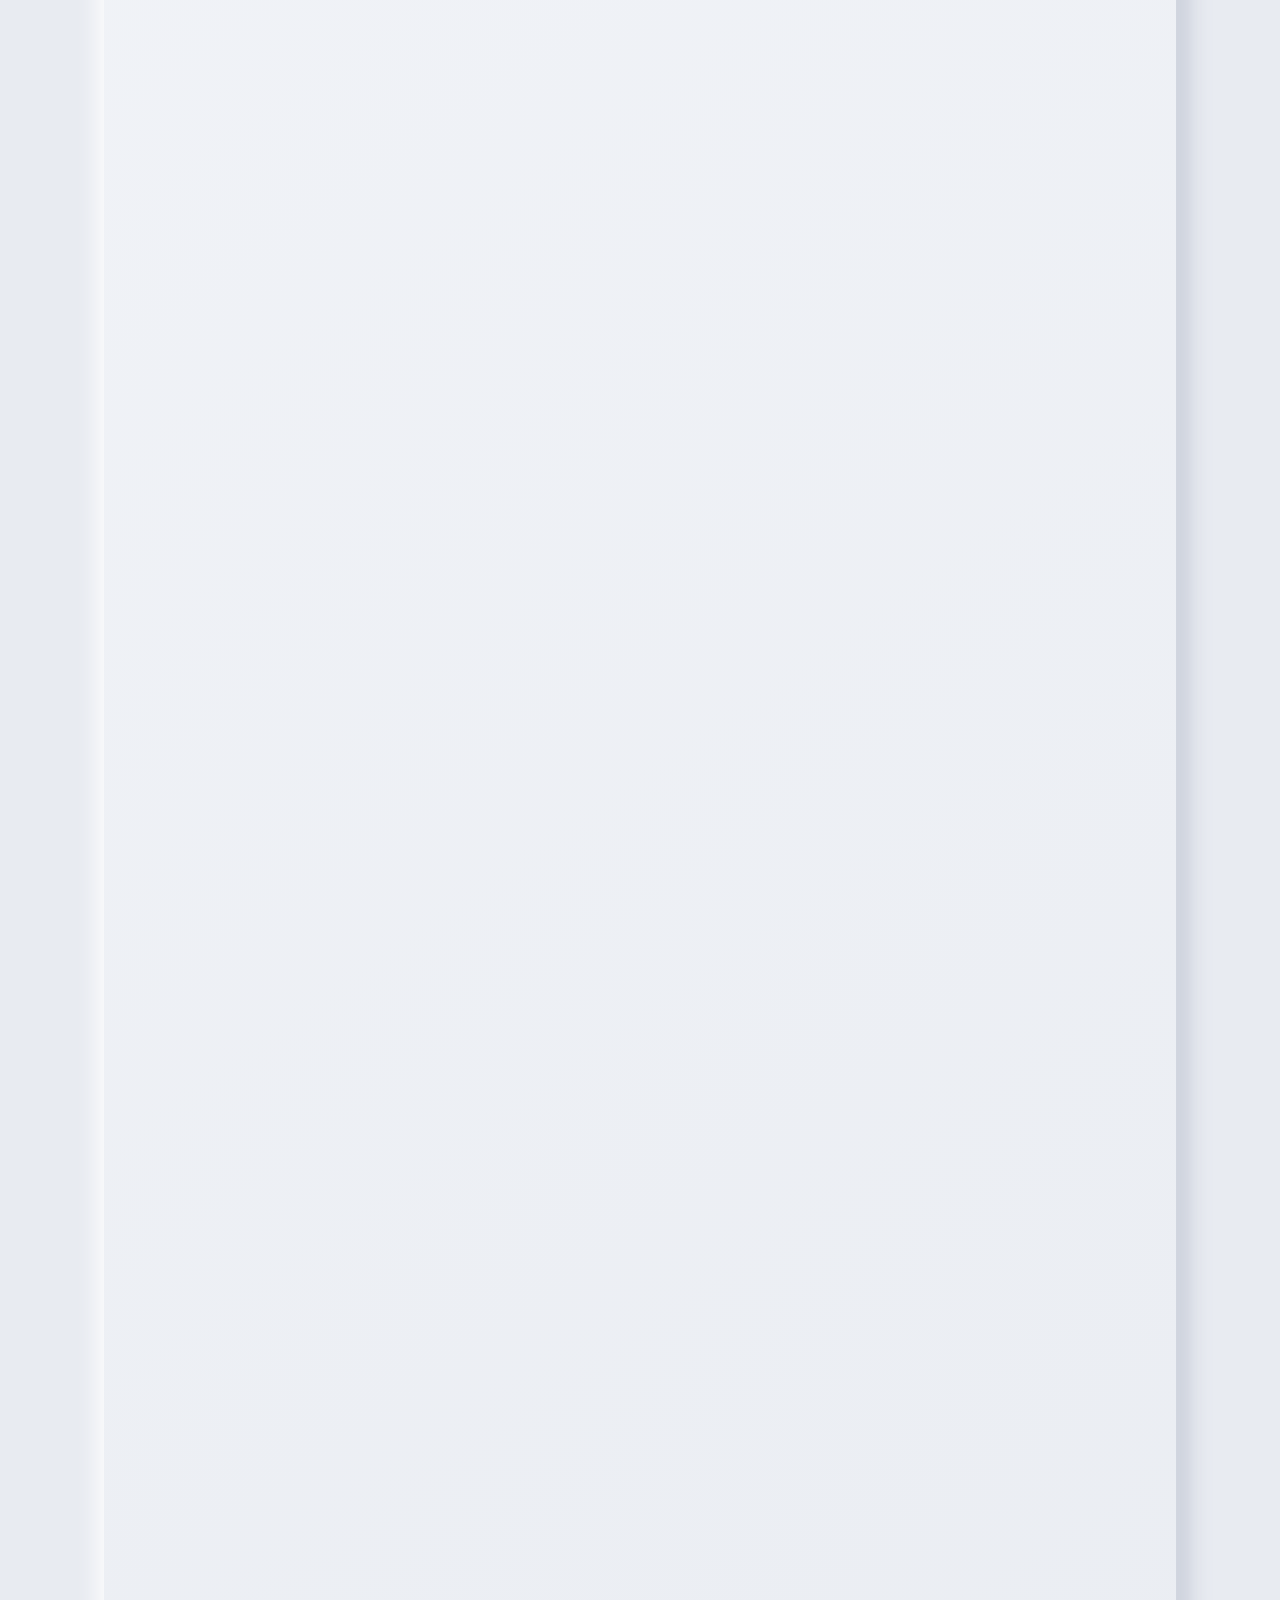
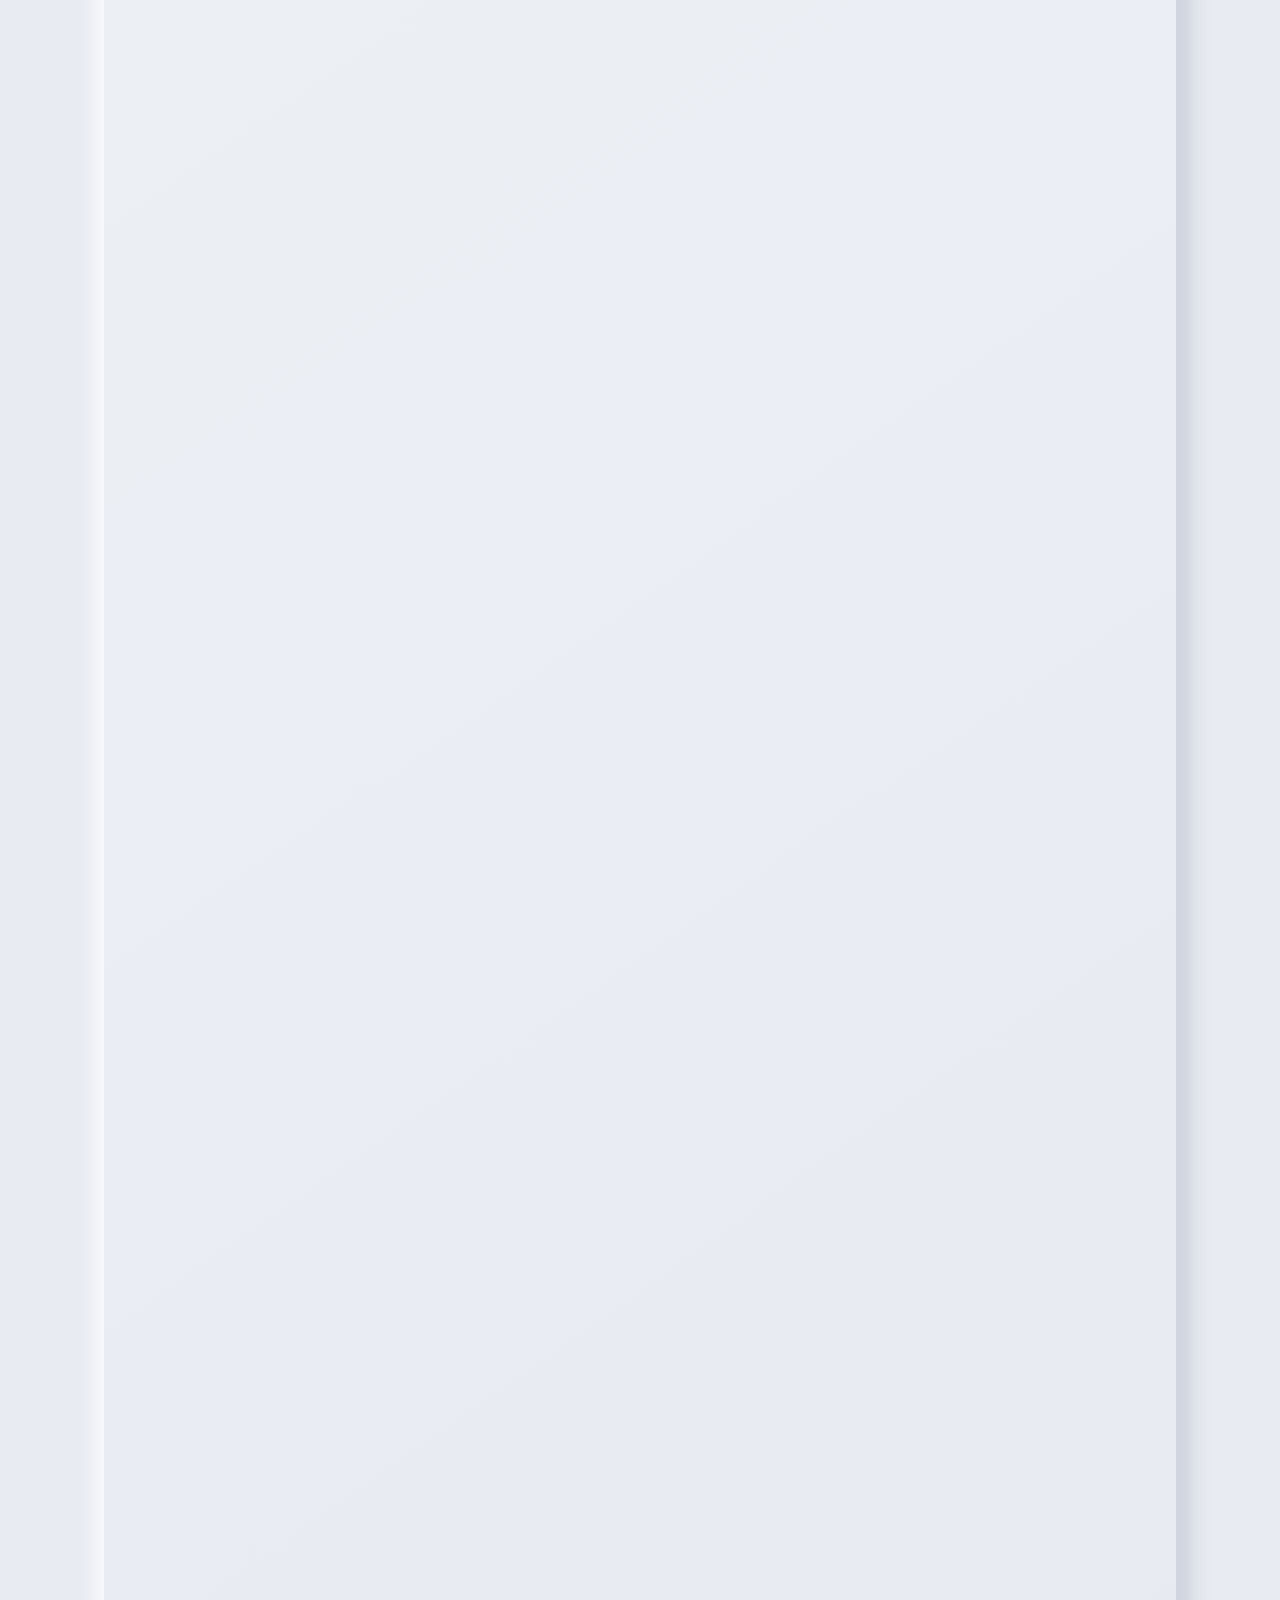
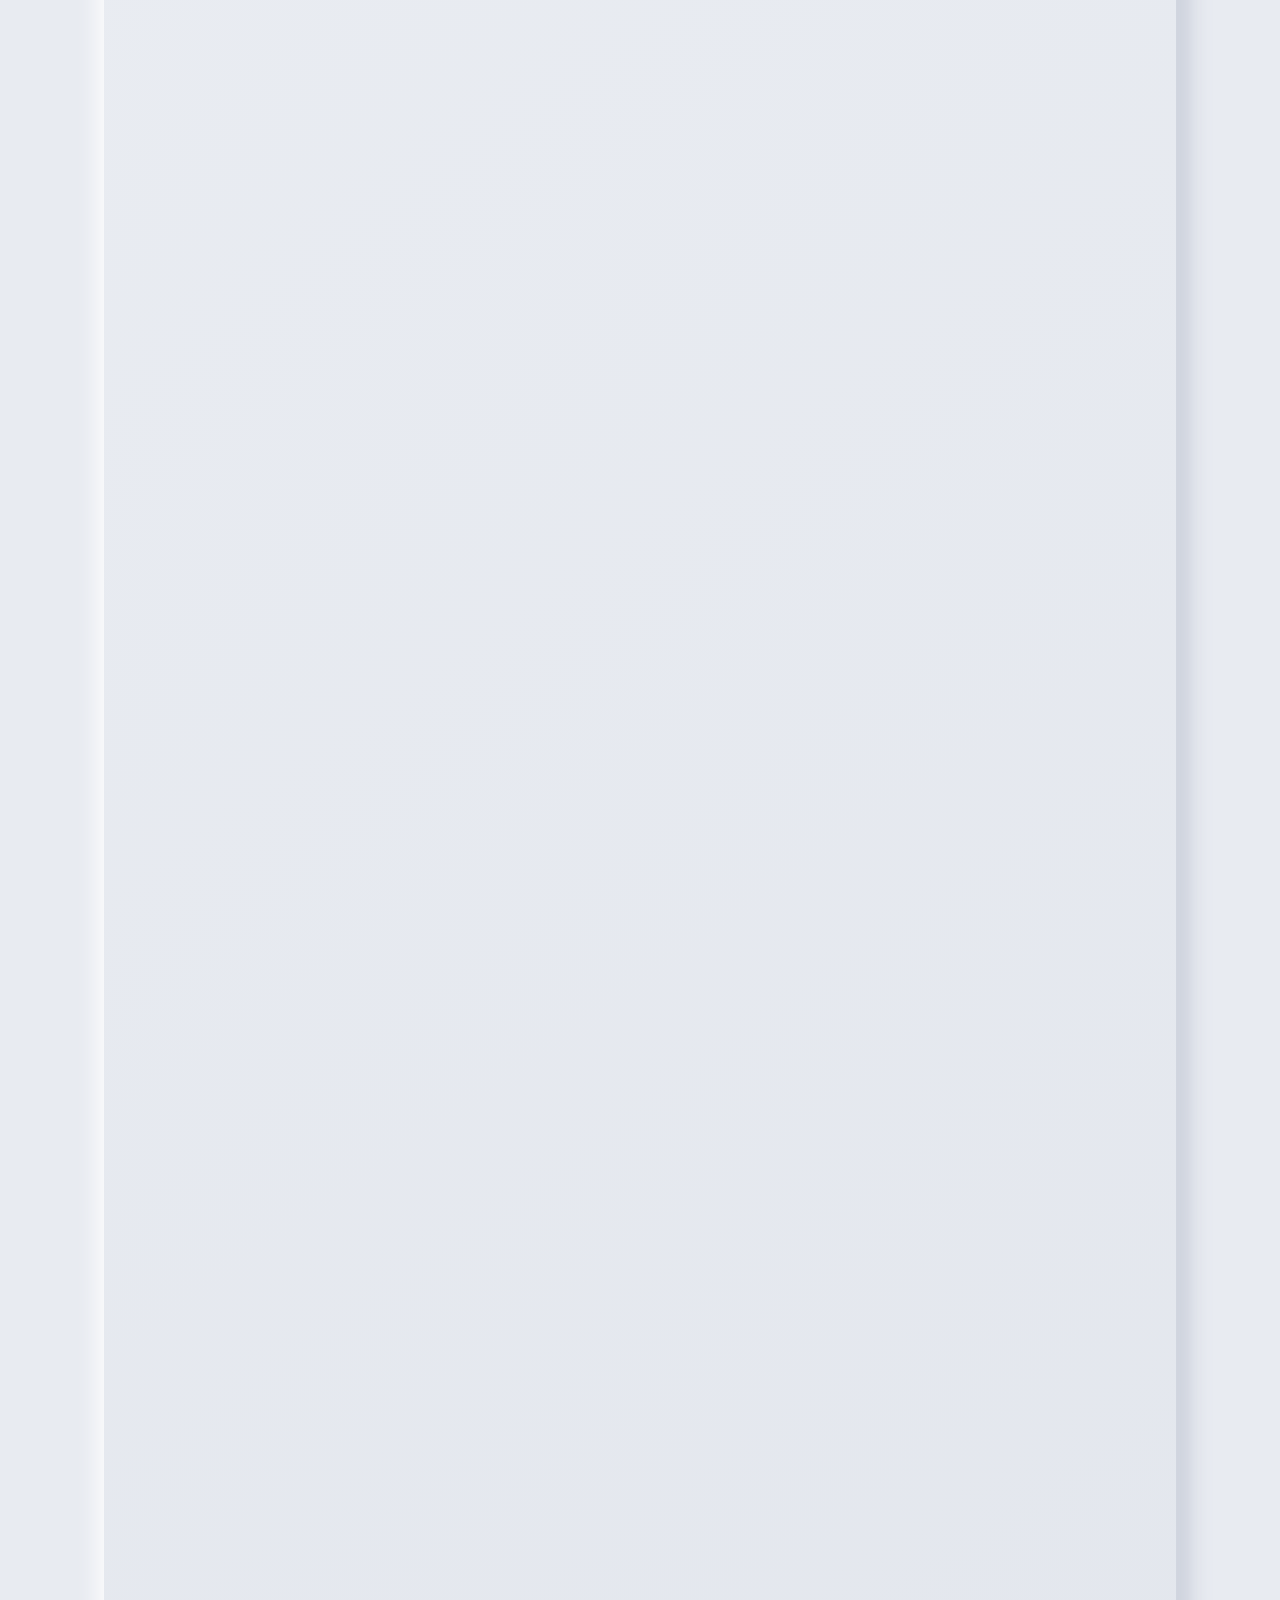
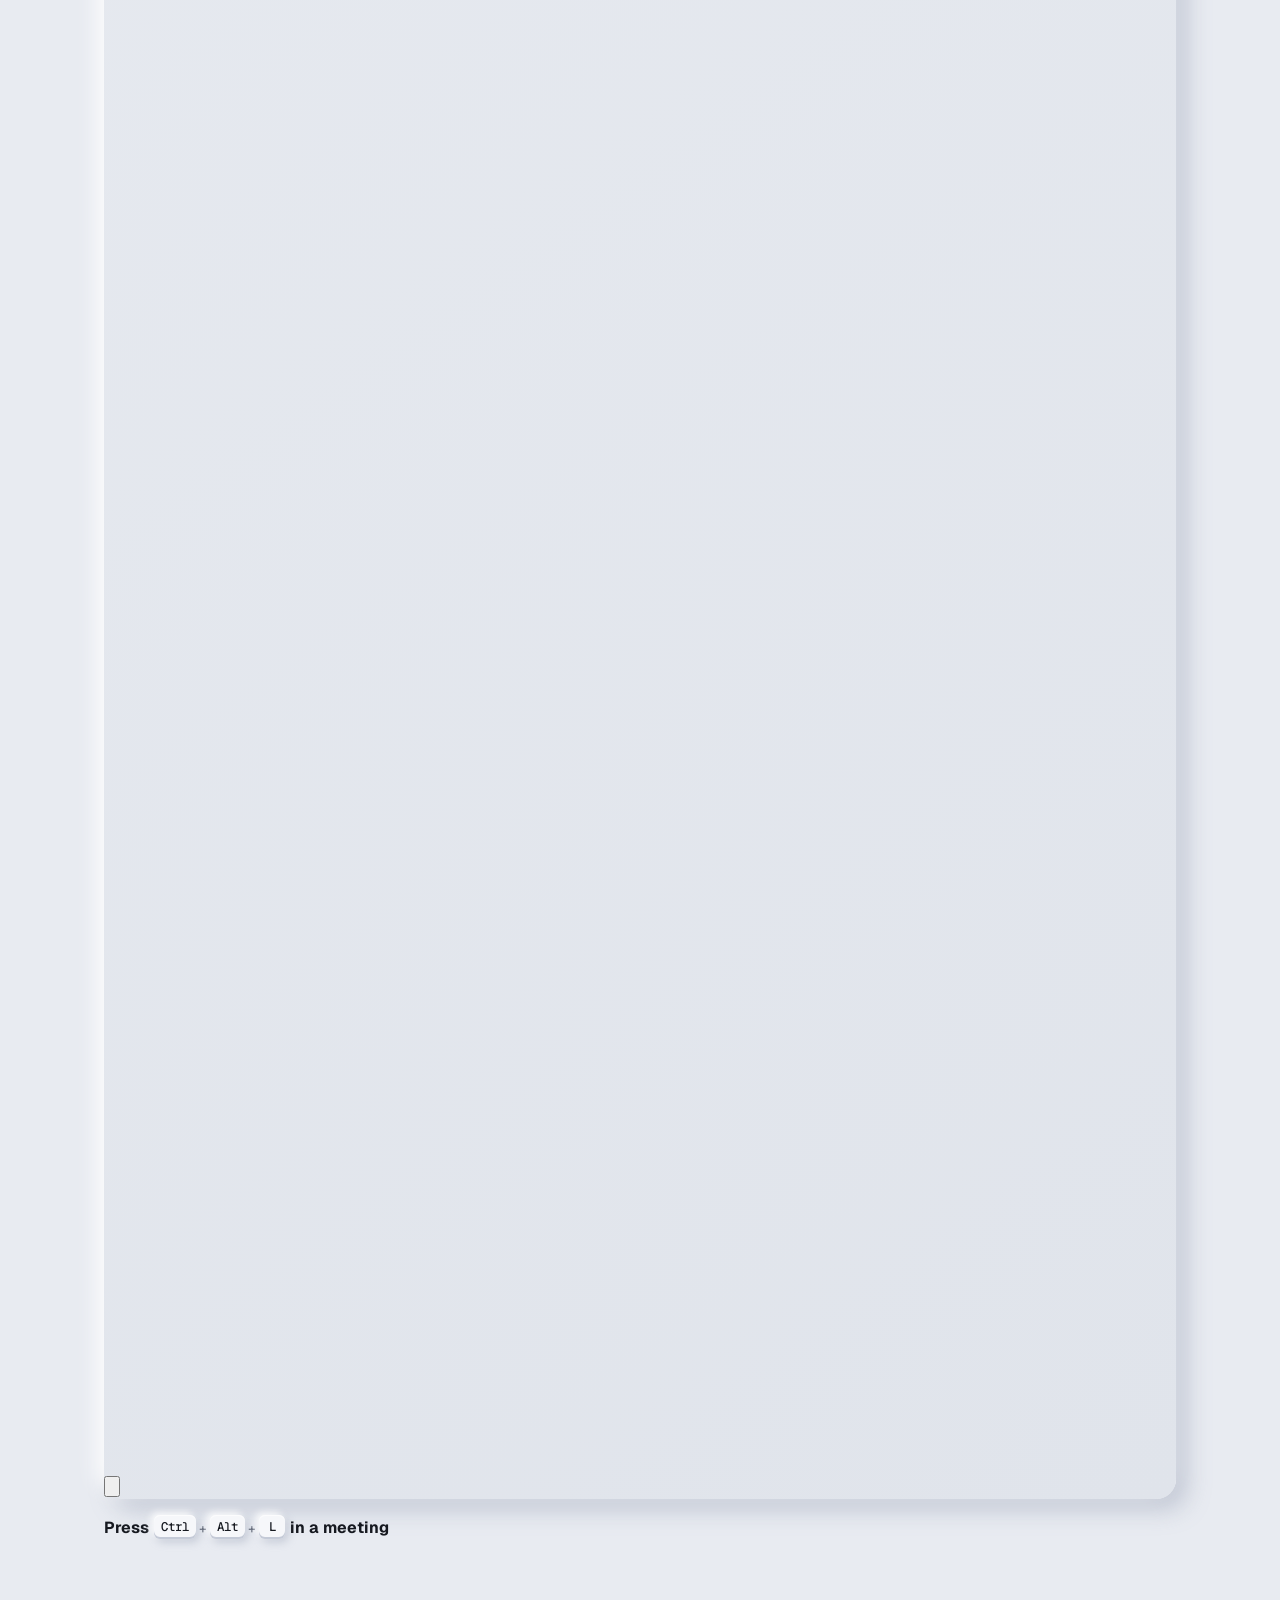
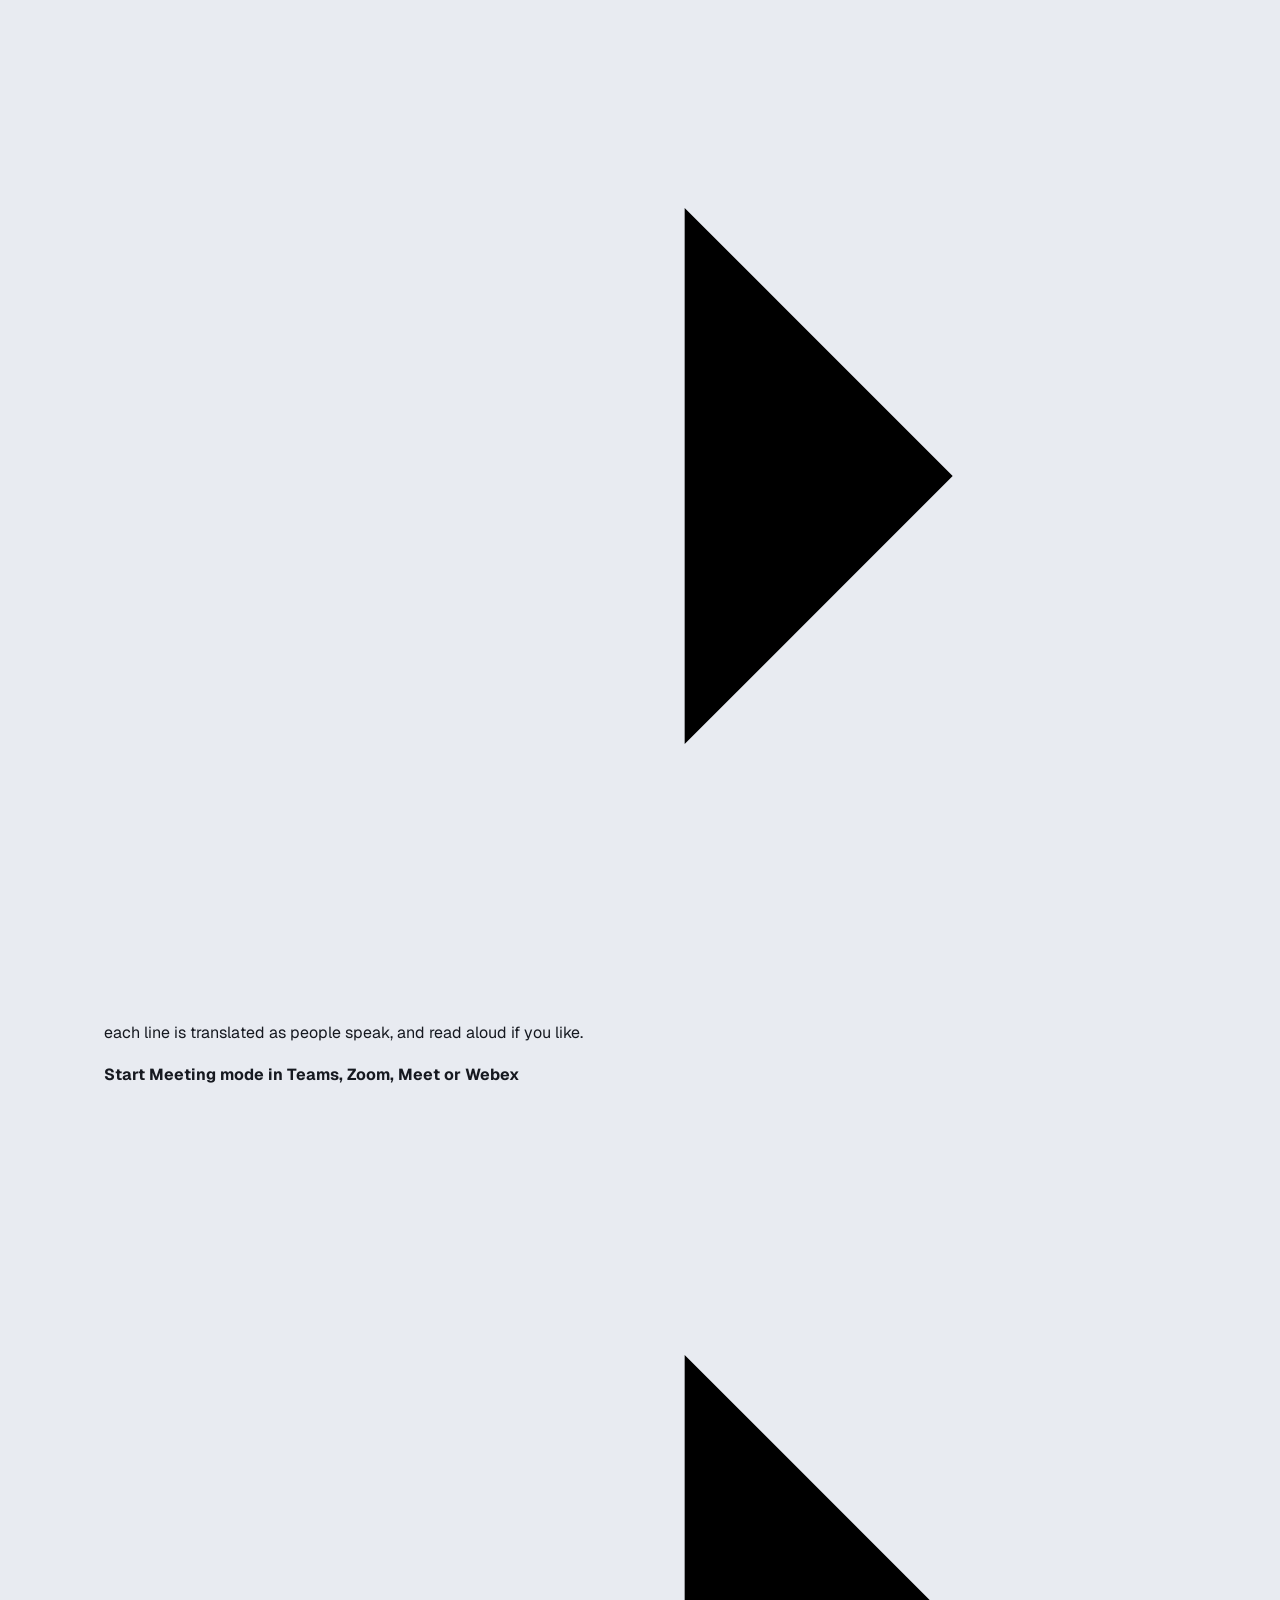
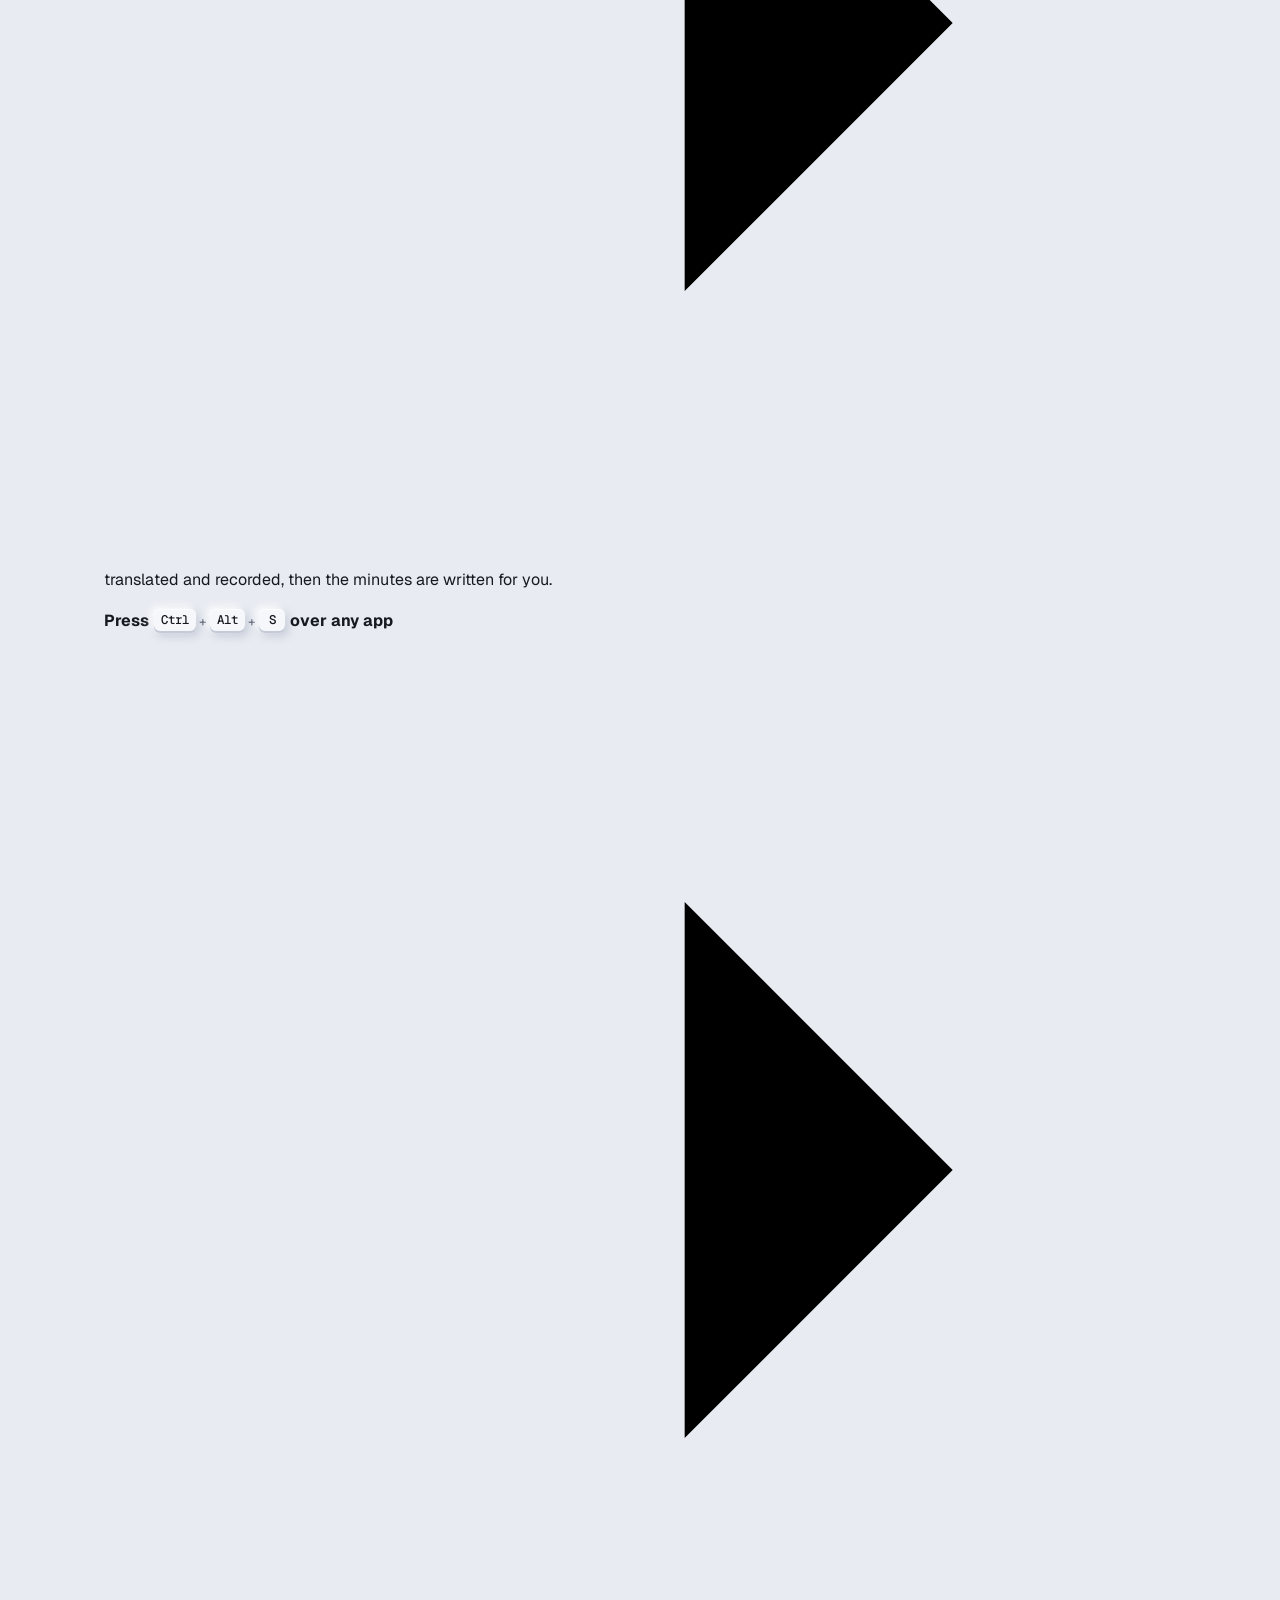
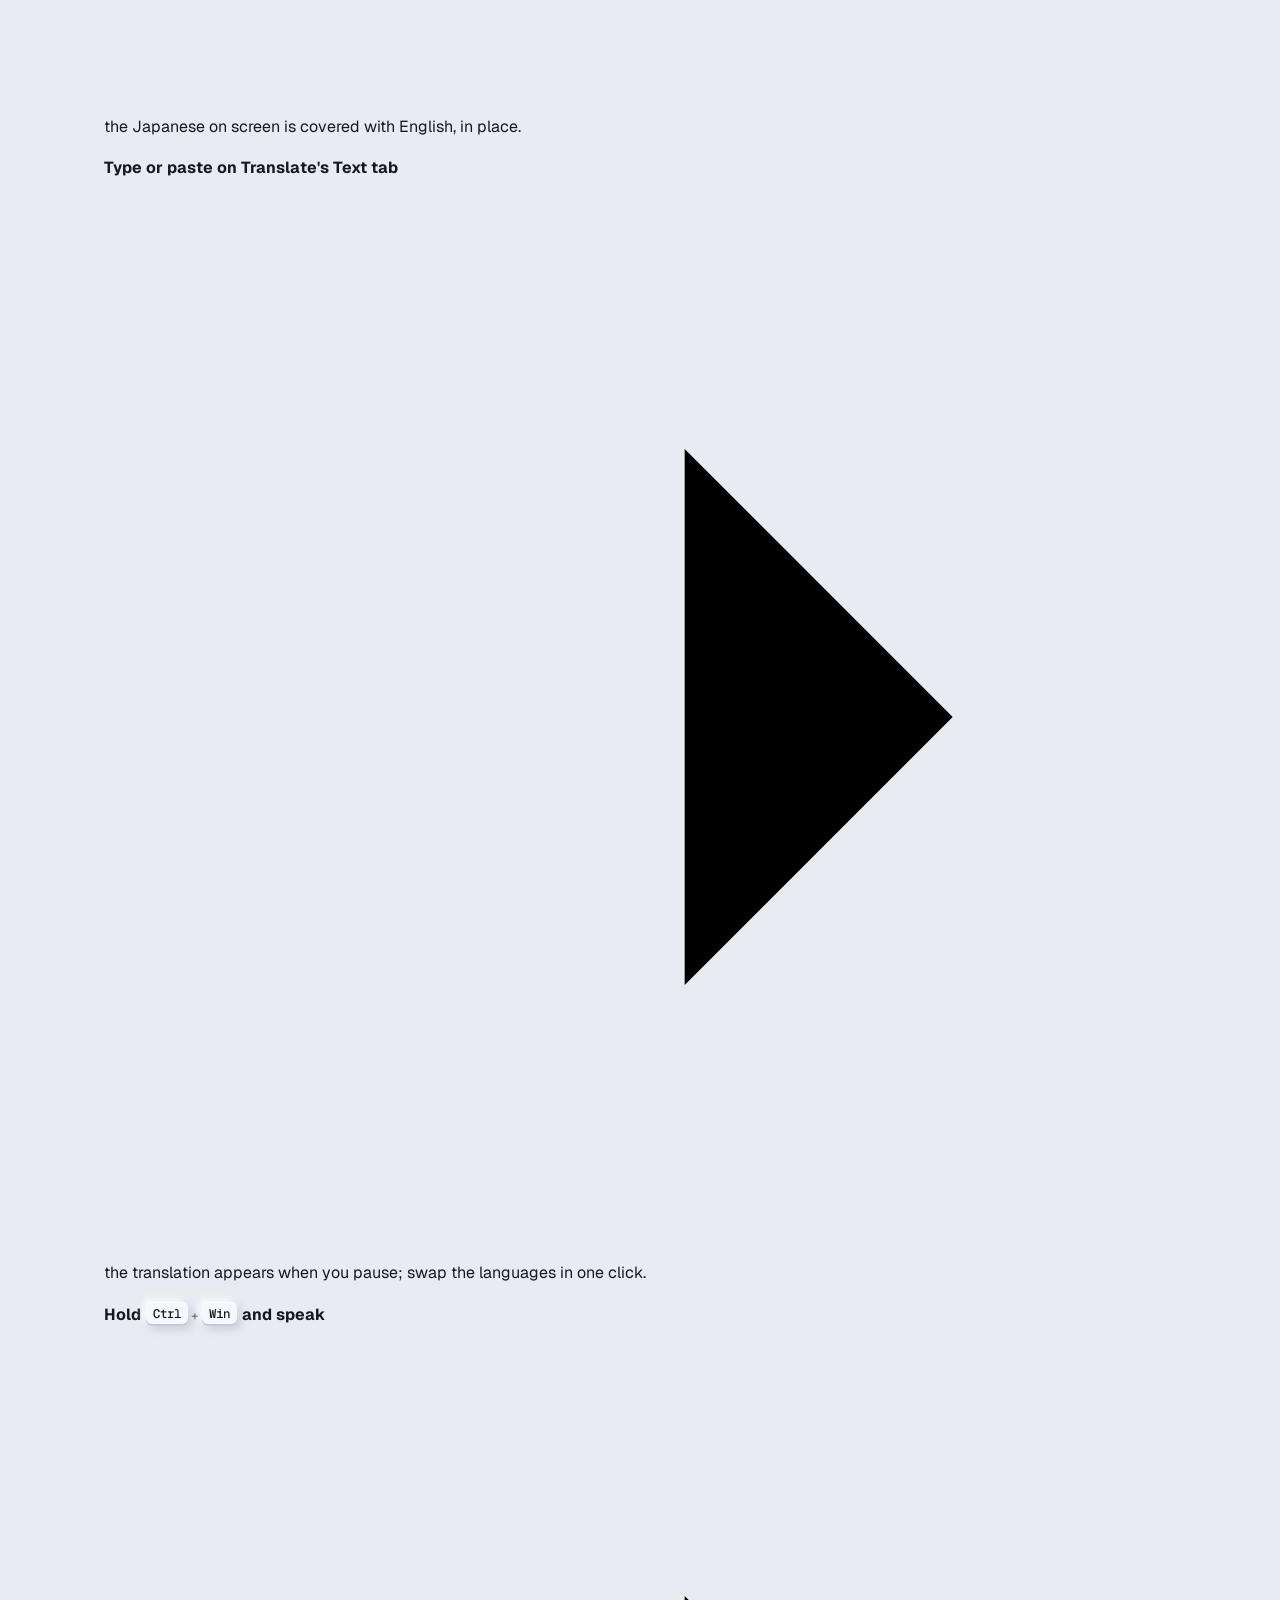
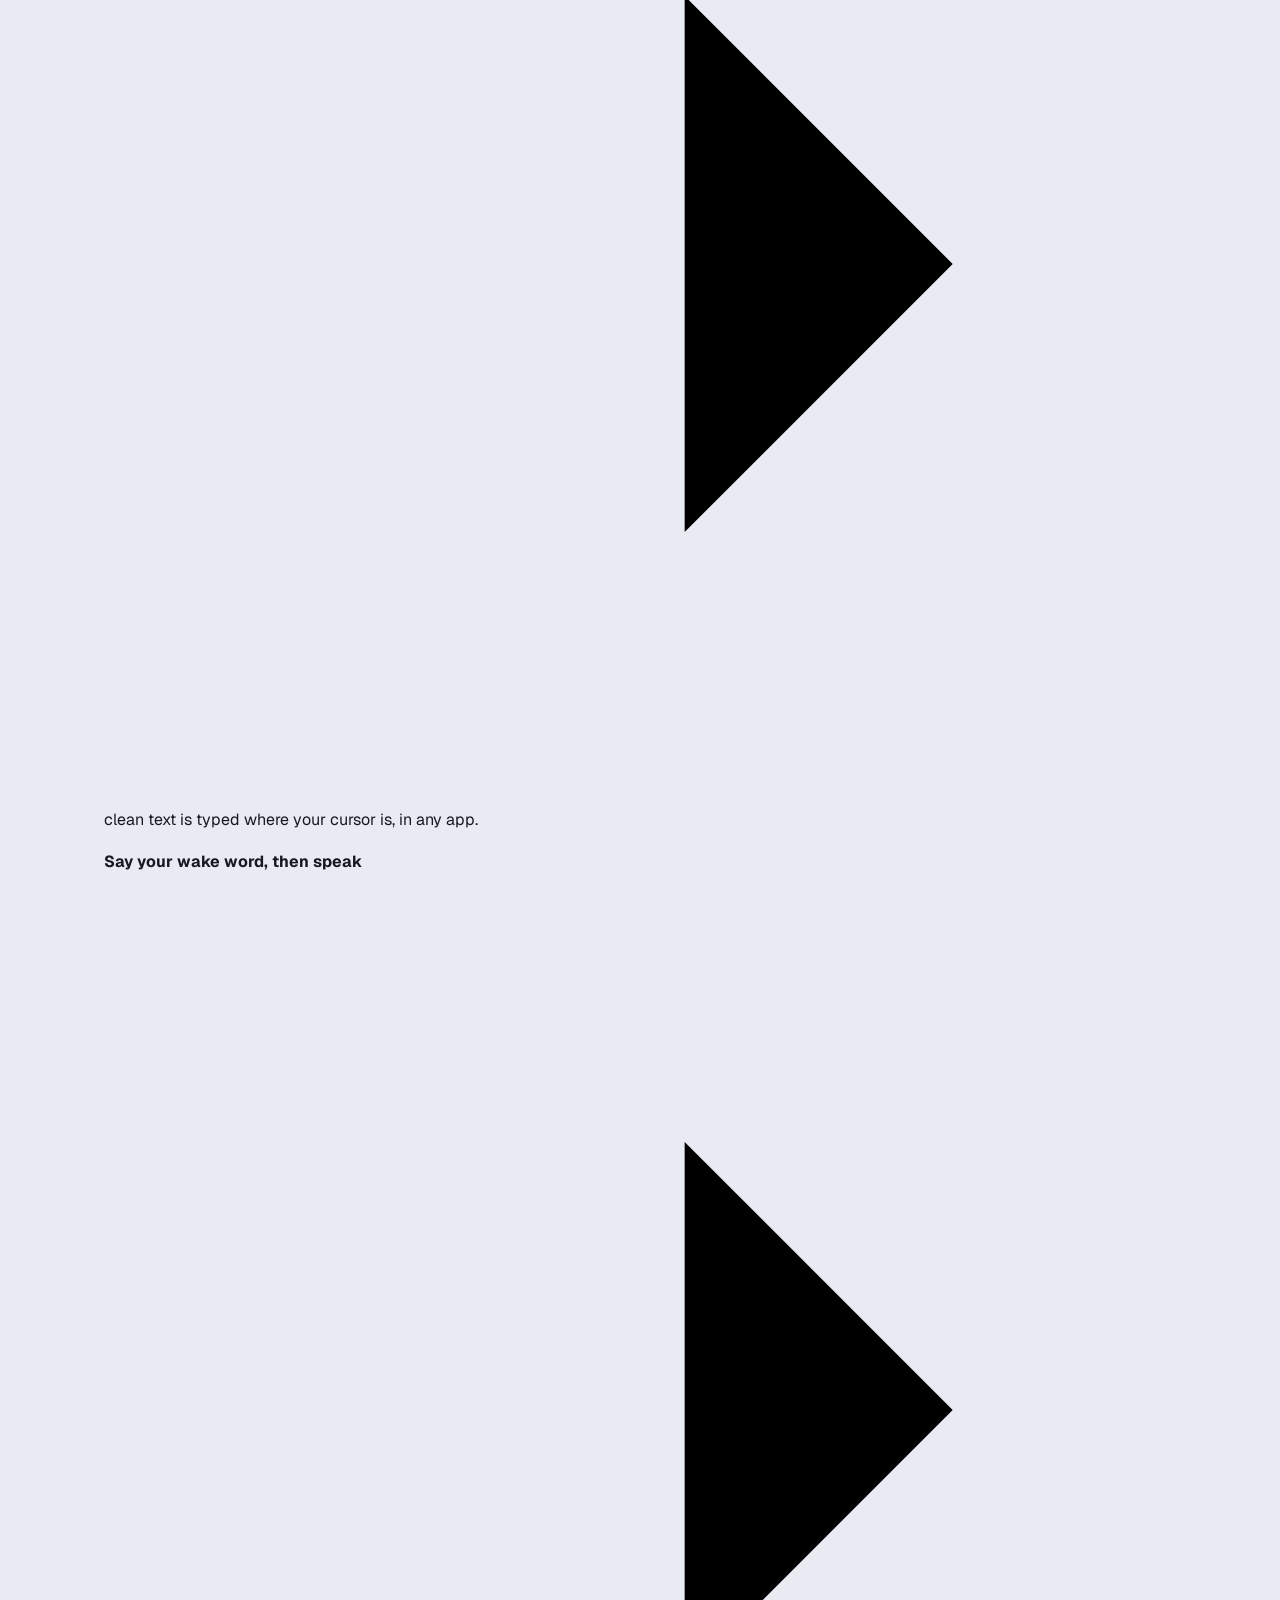
==== commit 9fb121a7: "Merge pull request #282 from karthi-ai-engineer/phase-55/android-soon Website: Rflow for Android is " ====
--- a/site/index.html
+++ b/site/index.html
@@ -123,6 +123,8 @@
   h1 { font-size: clamp(40px, 5.2vw, 60px); line-height: 1.03; letter-spacing: -.035em; font-weight: 600; margin: 22px 0 18px; }
   h1 .soft { color: var(--text-2); }
   .lead { font-size: 19px; line-height: 1.6; color: var(--text-2); margin: 0 0 22px; max-width: 30em; }
+  .button .soon { font-size: 11.5px; font-weight: 600; letter-spacing: .04em; text-transform: uppercase; color: var(--text-2);
+                  padding: 3px 8px; border-radius: 999px; border: 1px solid var(--edge); margin-left: -2px; }
   .cta { display: flex; flex-wrap: wrap; align-items: center; gap: 14px; }
   .release { color: var(--text-3); font-size: 14px; margin-top: 16px; }
 
@@ -278,6 +280,45 @@
     color: var(--text-2); font-size: 13.5px; font-weight: 500; }
   .hear-via .sw { position: relative; width: 30px; height: 17px; border-radius: 99px; background: var(--ok); }
   .hear-via .sw::after { content: ""; position: absolute; right: 2px; top: 2px; width: 13px; height: 13px; border-radius: 50%; background: var(--base); }
+
+
+  /* Coming to Android: a phone with a translated message and the Rflow Keyboard */
+  .eyebrow a { color: inherit; text-decoration: underline; text-underline-offset: 3px; text-decoration-color: var(--rim); }
+  .phone-wrap { display: grid; place-items: center; }
+  .phone { width: 290px; padding: 14px 12px 12px; border-radius: 40px; background: var(--well); color: var(--text);
+    box-shadow: var(--sh-1), inset 0 0 0 1px var(--line), inset 0 1px 0 var(--edge); font-size: 13px; line-height: 1.45; }
+  .ph-top { display: flex; justify-content: space-between; align-items: center; padding: 0 14px 10px; color: var(--text-2); font: 600 12px "Geist", sans-serif; }
+  .ph-top i { width: 64px; height: 18px; border-radius: 99px; background: var(--base); box-shadow: var(--in-2); }
+  .ph-head { display: flex; justify-content: space-between; align-items: center; padding: 6px 8px 12px; }
+  .ph-mode { display: flex; align-items: center; gap: 8px; font-size: 12px; font-weight: 600; letter-spacing: .06em; text-transform: uppercase; color: var(--text-3); }
+  .ph-mode i { width: 7px; height: 7px; border-radius: 50%; background: var(--violet); box-shadow: 0 0 6px var(--violet); }
+  .ph-rec { display: flex; align-items: center; gap: 6px; color: var(--live); font: 600 12px "Geist Mono", monospace; }
+  .ph-rec i { width: 7px; height: 7px; border-radius: 50%; background: currentColor; animation: ph-blink 1.6s steps(1) infinite; }
+  .ph-langs { display: flex; align-items: center; justify-content: center; gap: 10px; margin-bottom: 12px; color: var(--text-3); font-size: 12.5px; }
+  .ph-langs span { padding: 4px 12px; border-radius: 99px; color: var(--text); font-weight: 500; }
+  .ph-lines { display: grid; gap: 10px; min-height: 196px; align-content: end; padding: 14px; border-radius: 20px; background: var(--base); box-shadow: var(--in-2); }
+  .ph-lines p { margin: 0; color: var(--text-2); font-size: 14px; line-height: 1.45; }
+  .ph-lines p.now { color: var(--text); font-size: 16px; font-weight: 500; }
+  .ph-lines [lang="ja"] { display: block; margin-bottom: 2px; color: var(--text-3); font-size: 12px; font-weight: 400;
+    font-family: "Geist", "Yu Gothic UI", "Yu Gothic", Meiryo, "Hiragino Sans", "Noto Sans JP", sans-serif; }
+  .ph-caret { display: inline-block; width: 2px; height: 1.1em; margin-left: 2px; vertical-align: -.2em; background: var(--iris); animation: ph-blink 1.1s steps(1) infinite; }
+  @keyframes ph-blink { 50% { opacity: 0; } }
+  .ph-speak { display: flex; justify-content: space-between; align-items: center; margin: 12px 4px; padding: 10px 14px; border-radius: 16px;
+    background: linear-gradient(145deg, var(--cx-a), var(--cx-b)); box-shadow: var(--sh-3), inset 0 1px 0 var(--edge); font-size: 13px; font-weight: 500; }
+  .ph-speak span { display: flex; align-items: center; gap: 8px; }
+  .ph-speak svg { width: 16px; height: 16px; fill: none; stroke: var(--ok); stroke-width: 2; stroke-linecap: round; stroke-linejoin: round; }
+  .ph-switch { position: relative; width: 36px; height: 20px; border-radius: 99px; background: var(--ok); }
+  .ph-switch::after { content: ""; position: absolute; right: 3px; top: 3px; width: 14px; height: 14px; border-radius: 50%; background: var(--base); }
+  .ph-bottom { display: grid; grid-template-columns: 1fr auto 1fr; align-items: center; padding: 4px 10px 6px; }
+  .ph-wave { display: flex; align-items: center; gap: 2px; height: 20px; }
+  .ph-wave i { width: 2px; height: 4px; border-radius: 1px; background: var(--live); animation: ph-bar .8s ease-in-out infinite alternate; }
+  .ph-wave i:nth-child(2n) { animation-delay: -.3s; } .ph-wave i:nth-child(3n) { animation-delay: -.55s; }
+  @keyframes ph-bar { to { height: 18px; } }
+  .ph-stop { display: grid; place-items: center; width: 56px; height: 56px; border-radius: 50%; background: var(--live);
+    box-shadow: 0 0 0 6px color-mix(in srgb, var(--live) 18%, transparent), var(--sh-2); }
+  .ph-stop i { width: 18px; height: 18px; border-radius: 4px; background: #fff; }
+  .ph-min { justify-self: end; color: var(--text-3); font-size: 11.5px; line-height: 1.3; text-align: right; }
+  @media (prefers-reduced-motion: reduce) { .ph-wave i, .ph-caret { animation: none; } }
 
   /* Pricing: what each part costs, paid to Google */
   .prices { display: grid; grid-template-columns: repeat(4, 1fr); gap: 22px; }
@@ -331,7 +372,7 @@
 
   <div class="hero">
     <div>
-      <span class="eyebrow well"><span class="lamp"></span>Free and open source · for Windows</span>
+      <span class="eyebrow well"><span class="lamp"></span>Free and open source · for Windows · <a href="#android">and Android</a></span>
       <h1>Work in<br>any language.</h1>
       <p class="lead">Rflow translates what you hear and read, types what you say, and writes up your meetings, in every app on Windows.</p>
       <ul class="does">
@@ -344,6 +385,7 @@
         <a class="button primary" id="download" href="https://github.com/karthi-ai-engineer/rflow-ai/releases/latest/download/Rflow-Setup.exe">
           <svg width="18" height="18" viewBox="0 0 24 24" fill="currentColor" aria-hidden="true"><path d="M3 5.5 10.5 4.5v7H3v-6Zm0 13 7.5 1v-7H3v6Zm8.5 1.1L21 21v-8.5h-9.5v7.1Zm0-15.2v7.1H21V3l-9.5 1.4Z"/></svg>
           Download for Windows</a>
+        <a class="button" data-android href="#android"><svg width="18" height="18" viewBox="0 0 24 24" fill="none" stroke="currentColor" stroke-width="1.8" stroke-linecap="round" aria-hidden="true"><rect x="6.5" y="2.5" width="11" height="19" rx="2.6"/><path d="M10.5 18.5h3"/></svg>Download for Android<span class="soon" data-android-soon>soon</span></a>
         <a class="button watch" href="#demo" data-watch aria-haspopup="dialog"><span class="play" aria-hidden="true"><svg viewBox="0 0 24 24"><path d="M7 4.8v14.4a1 1 0 0 0 1.5.9l11.3-7.2a1 1 0 0 0 0-1.7L8.5 3.9A1 1 0 0 0 7 4.8Z"/></svg></span>Watch the 1-minute tour</a>
       </div>
       <p class="release" id="release">Windows 10 and 11, 64-bit · free and open source</p>
@@ -621,6 +663,53 @@
   </div>
 </section>
 
+<section id="android">
+  <div class="wrap">
+    <div class="two">
+      <div>
+        <div class="caps">New: Rflow for Android</div>
+        <h2>Rflow, <br>in your pocket.</h2>
+        <p class="sub">Rflow for Android, open source like the Windows app and with the same Gemini key. It does the things a phone
+          does best: understanding the people around you, and writing up the meeting. It updates itself, as on Windows.</p>
+        <ul class="list">
+          <li><span class="icon well iris"><svg class="i" viewBox="0 0 24 24" aria-hidden="true"><path d="M4 9.5h3.5L12 5.5v13l-4.5-4H4z"/><path d="M15.5 9a4 4 0 0 1 0 6M18 6.5a7.5 7.5 0 0 1 0 11"/></svg></span>
+            <div><h3>Live translation</h3><p>Japanese spoken in the room, or played by a video on the phone (captions in a bar over the app),
+              read in English as it's said, and heard in English too if you like.</p></div></li>
+          <li><span class="icon well violet"><svg class="i" viewBox="0 0 24 24"><rect x="5" y="3.5" width="14" height="17" rx="2"/><path d="M8.5 8h7M8.5 12h7M8.5 16h4"/></svg></span>
+            <div><h3>Meeting mode</h3><p>Lay the phone on the table: it translates live, records on the phone, and writes the minutes when the
+              meeting ends: who said what, decisions and action items. Share them in a tap.</p></div></li>
+          <li><span class="icon well"><svg class="i" viewBox="0 0 24 24"><path d="M4 6.5h10v7H8l-4 3z"/><path d="M14 10h6v7l-3-2.5h-3"/></svg></span>
+            <div><h3>Conversation</h3><p>Two people, two languages, one phone between you: the top half turns to face the other person.</p></div></li>
+          <li><span class="icon well"><svg class="i" viewBox="0 0 24 24"><circle cx="12" cy="12" r="8.5"/><path d="M12 7.5V12l3 2"/></svg></span>
+            <div><h3>Next</h3><p>Voice typing with the Rflow Keyboard, translating any text, and the Screen translator.</p></div></li>
+        </ul>
+        <div class="cta" style="margin-top: 30px">
+          <a class="button primary" data-android href="#android"><svg width="18" height="18" viewBox="0 0 24 24" fill="none" stroke="currentColor" stroke-width="1.8" stroke-linecap="round" aria-hidden="true"><rect x="6.5" y="2.5" width="11" height="19" rx="2.6"/><path d="M10.5 18.5h3"/></svg>Download for Android<span class="soon" data-android-soon>soon</span></a>
+          <a class="button" href="https://github.com/karthi-ai-engineer/rflow-android"><svg width="18" height="18" viewBox="0 0 24 24" fill="currentColor" aria-hidden="true"><path d="M12 2a10 10 0 0 0-3.16 19.49c.5.09.68-.22.68-.48v-1.7c-2.78.6-3.37-1.34-3.37-1.34-.45-1.16-1.11-1.47-1.11-1.47-.91-.62.07-.6.07-.6 1 .07 1.53 1.03 1.53 1.03.89 1.53 2.34 1.09 2.91.83.09-.65.35-1.09.63-1.34-2.22-.25-4.56-1.11-4.56-4.94 0-1.09.39-1.98 1.03-2.68-.1-.25-.45-1.27.1-2.65 0 0 .84-.27 2.75 1.02a9.5 9.5 0 0 1 5 0c1.91-1.29 2.75-1.02 2.75-1.02.55 1.38.2 2.4.1 2.65.64.7 1.03 1.59 1.03 2.68 0 3.84-2.34 4.69-4.57 4.93.36.31.68.92.68 1.85v2.75c0 .27.18.58.69.48A10 10 0 0 0 12 2Z"/></svg>Source on GitHub</a>
+        </div>
+        <p class="release" id="android-release">Android 10 and newer · free · updates itself in the app</p>
+      </div>
+      <div class="phone-wrap">
+        <div class="phone" role="img" aria-label="Rflow for Android in Meeting mode: Japanese said in the room shown in English as it is spoken, Speak the translation on, recording for the minutes.">
+          <div class="ph-top"><span>9:41</span><i></i></div>
+          <div class="ph-head"><span class="ph-mode"><i></i>Meeting mode</span><span class="ph-rec"><i></i>12:04</span></div>
+          <div class="ph-langs"><span class="well">Japanese</span><b>→</b><span class="well">English</span></div>
+          <div class="ph-lines">
+            <p><span lang="ja">来週のリリースは木曜日に延期します。</span>We’re moving next week’s release to Thursday.</p>
+            <p class="now"><span lang="ja">資料は金曜日までにお願いします。</span>Please send the materials by Friday.<i class="ph-caret"></i></p>
+          </div>
+          <div class="ph-speak"><span><svg viewBox="0 0 24 24" aria-hidden="true"><path d="M4 9.5h3.5L12 5.5v13l-4.5-4H4z"/><path d="M15.5 9a4 4 0 0 1 0 6M18 6.5a7.5 7.5 0 0 1 0 11"/></svg>Speak the translation</span><i class="ph-switch"></i></div>
+          <div class="ph-bottom">
+            <span class="ph-wave"><i></i><i></i><i></i><i></i><i></i><i></i><i></i><i></i><i></i></span>
+            <span class="ph-stop"><i></i></span>
+            <span class="ph-min">Minutes<br>after</span>
+          </div>
+        </div>
+      </div>
+    </div>
+  </div>
+</section>
+
 <section id="faq">
   <div class="wrap">
     <div class="caps">FAQ</div>
@@ -641,6 +730,11 @@
         <p>Voice typing with Parakeet or Whisper stays on your laptop. Live translation sends what it listens to (other people's voices
           too) to Google Gemini, and says so before it starts. Meeting mode records on your laptop; to write the minutes, it sends the
           recording to Gemini. Translate and the Screen translator send only the text. Nothing goes to Rflow: there's no Rflow server.</p></details>
+      <details class="card"><summary>Is there a phone app?</summary>
+        <p>Yes, for Android 10 and newer: live translation (the room, or a video on the phone), Meeting mode for meetings in the room,
+          and Conversation. Download it from the <a href="#android">Android section</a>; it updates itself, with the same Gemini key as on
+          Windows. Voice typing, translating text and the Screen translator come next. For a Teams or Zoom call on the phone itself,
+          use Rflow for Windows: Android doesn't let apps hear the sound of a call.</p></details>
       <details class="card"><summary>Is it really open source?</summary>
         <p>Yes, under the MIT License. The code, the issues and every change are on <a href="https://github.com/karthi-ai-engineer/rflow-ai">GitHub</a>; bug reports,
           ideas and pull requests are welcome.</p></details>
@@ -695,6 +789,20 @@
       const date = new Date(release.published_at).toLocaleDateString(undefined, { year: "numeric", month: "short", day: "numeric" });
       document.getElementById("release").textContent =
         `Version ${release.tag_name.replace(/^v/, "")} · ${size} MB · released ${date} · Windows 10 and 11, 64-bit · free`;
+    })
+    .catch(() => {});
+
+  // Download for Android: the newest Rflow.apk once rflow-android has a release; until then "soon" and the Android section.
+  fetch("https://api.github.com/repos/karthi-ai-engineer/rflow-android/releases/latest")
+    .then(r => r.ok ? r.json() : Promise.reject(r.status))
+    .then(release => {
+      const asset = (release.assets || []).find(a => a.name === "Rflow.apk");
+      if (!asset) return;
+      document.querySelectorAll("[data-android]").forEach(a => a.href = asset.browser_download_url);
+      document.querySelectorAll("[data-android-soon]").forEach(e => e.remove());
+      const size = Math.round(asset.size / 1e6);
+      document.getElementById("android-release").textContent =
+        `Version ${release.tag_name.replace(/^v/, "")} · ${size} MB · Android 10 and newer · free · updates itself in the app`;
     })
     .catch(() => {});
 
